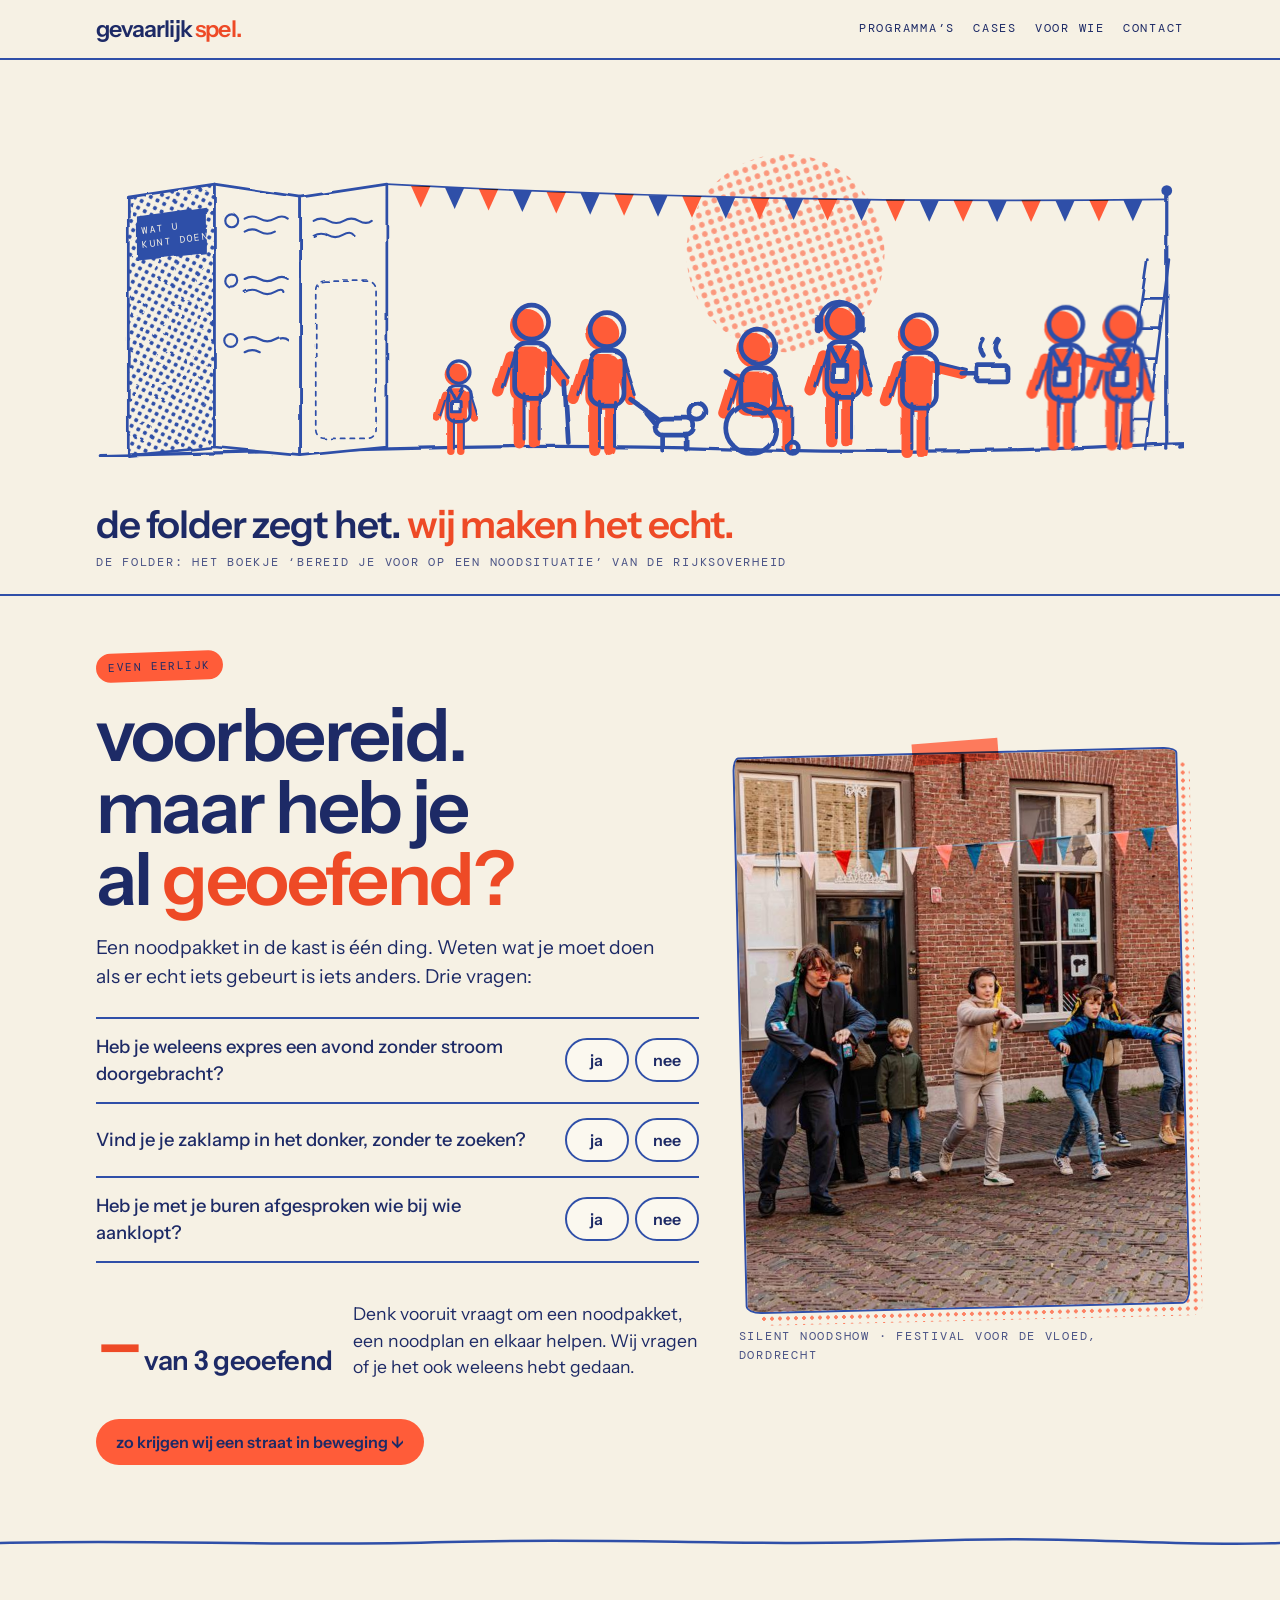
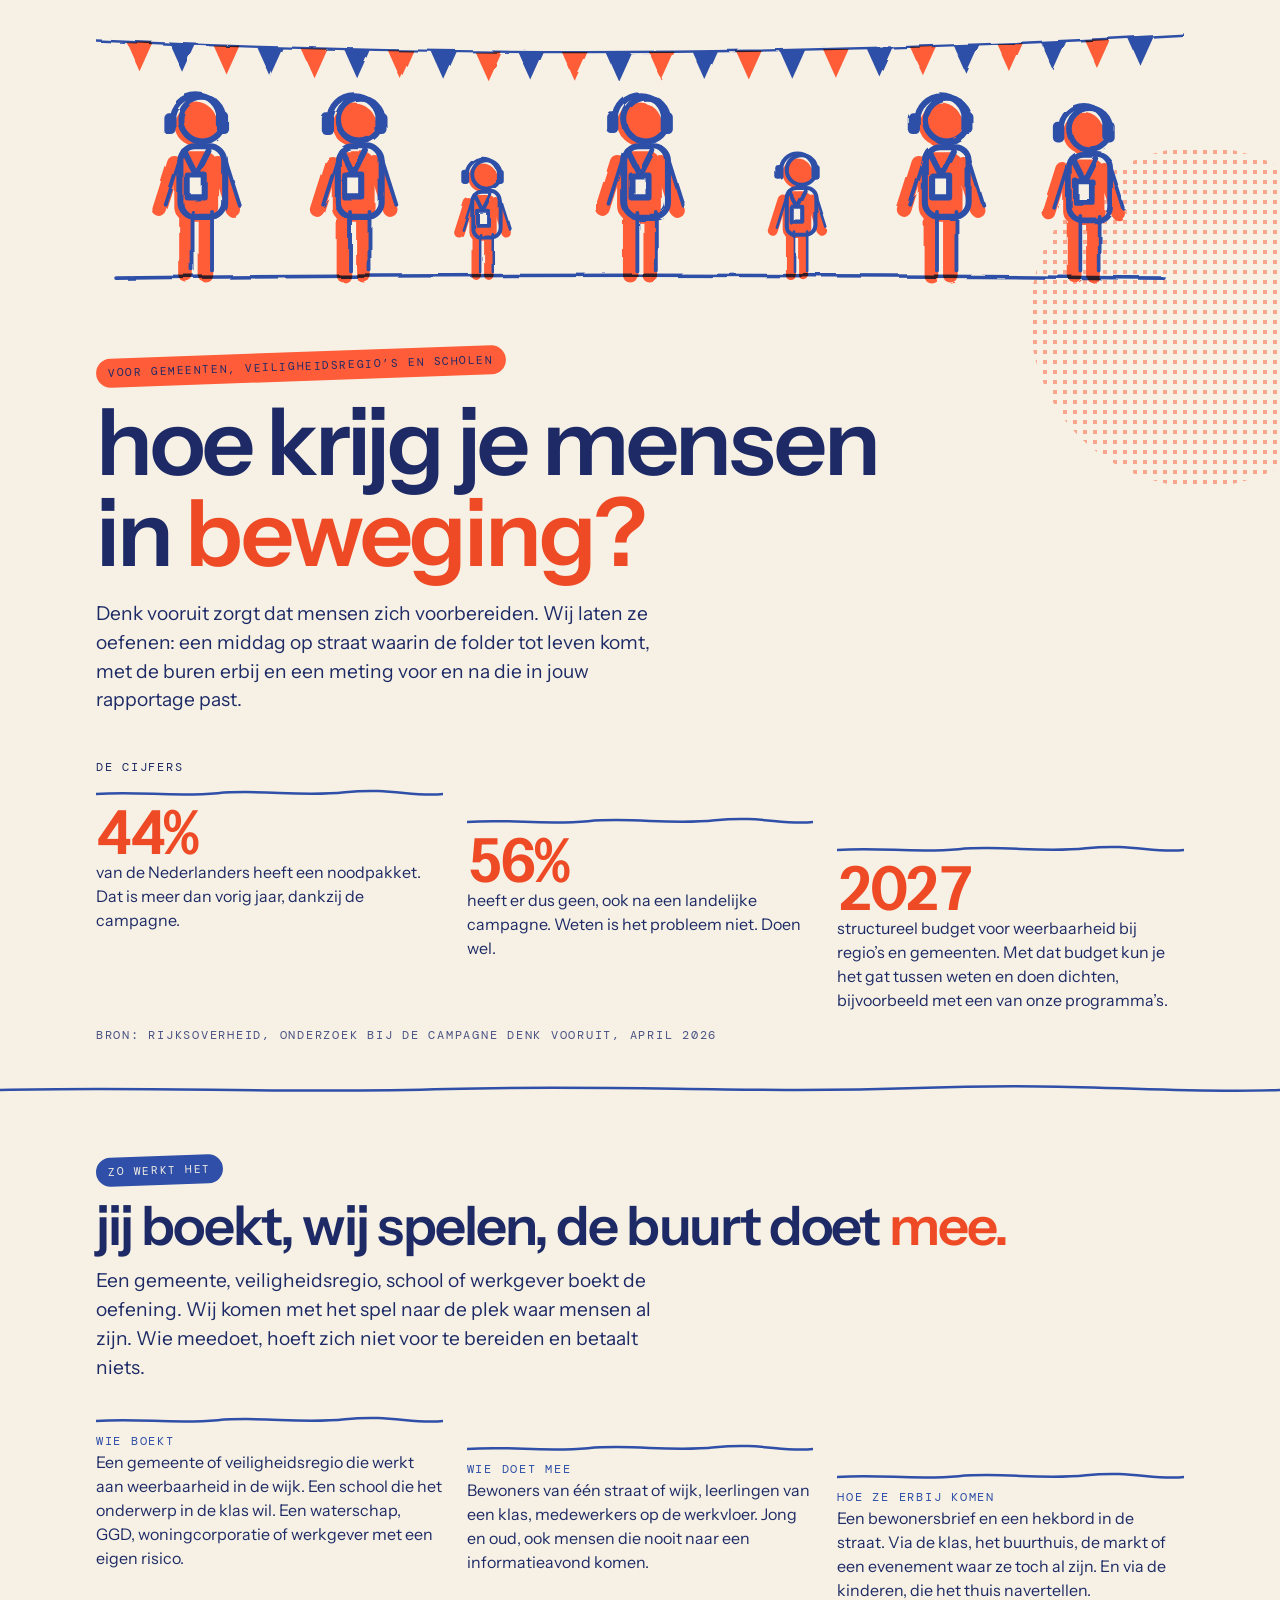
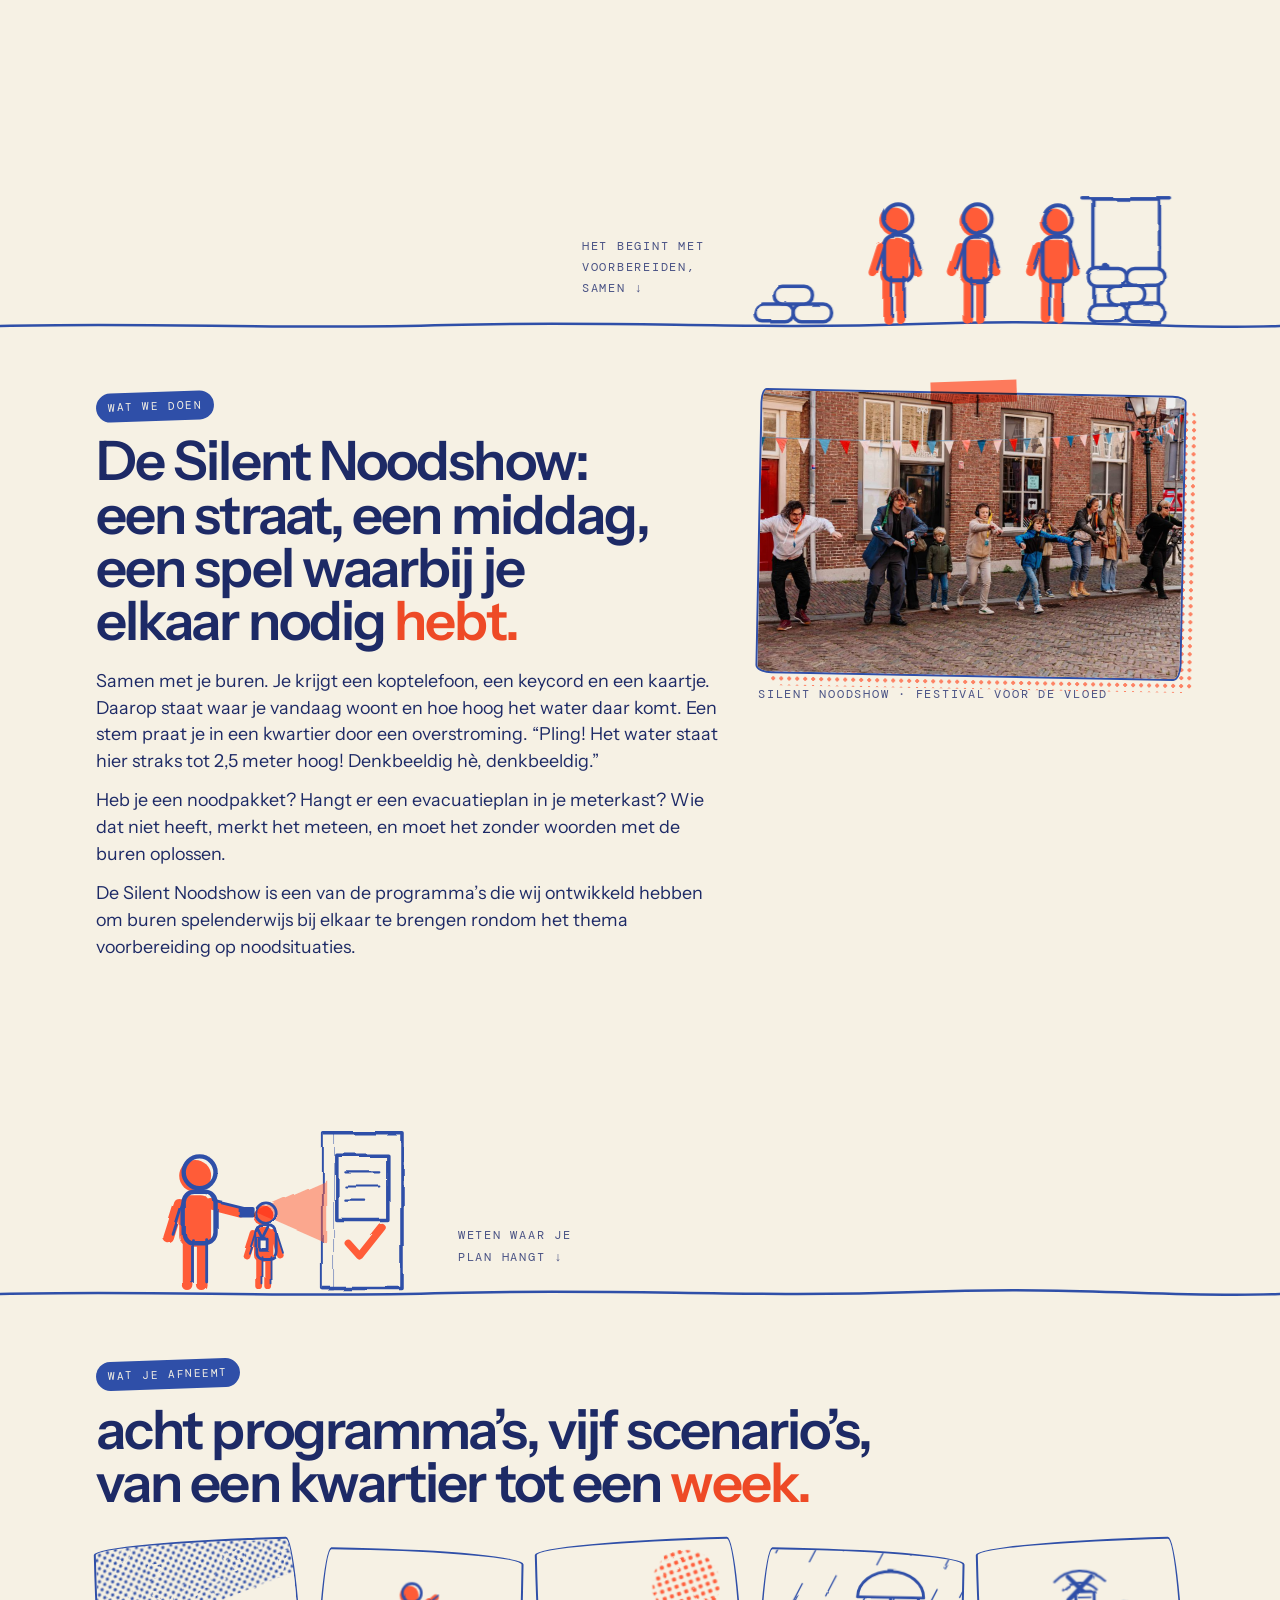
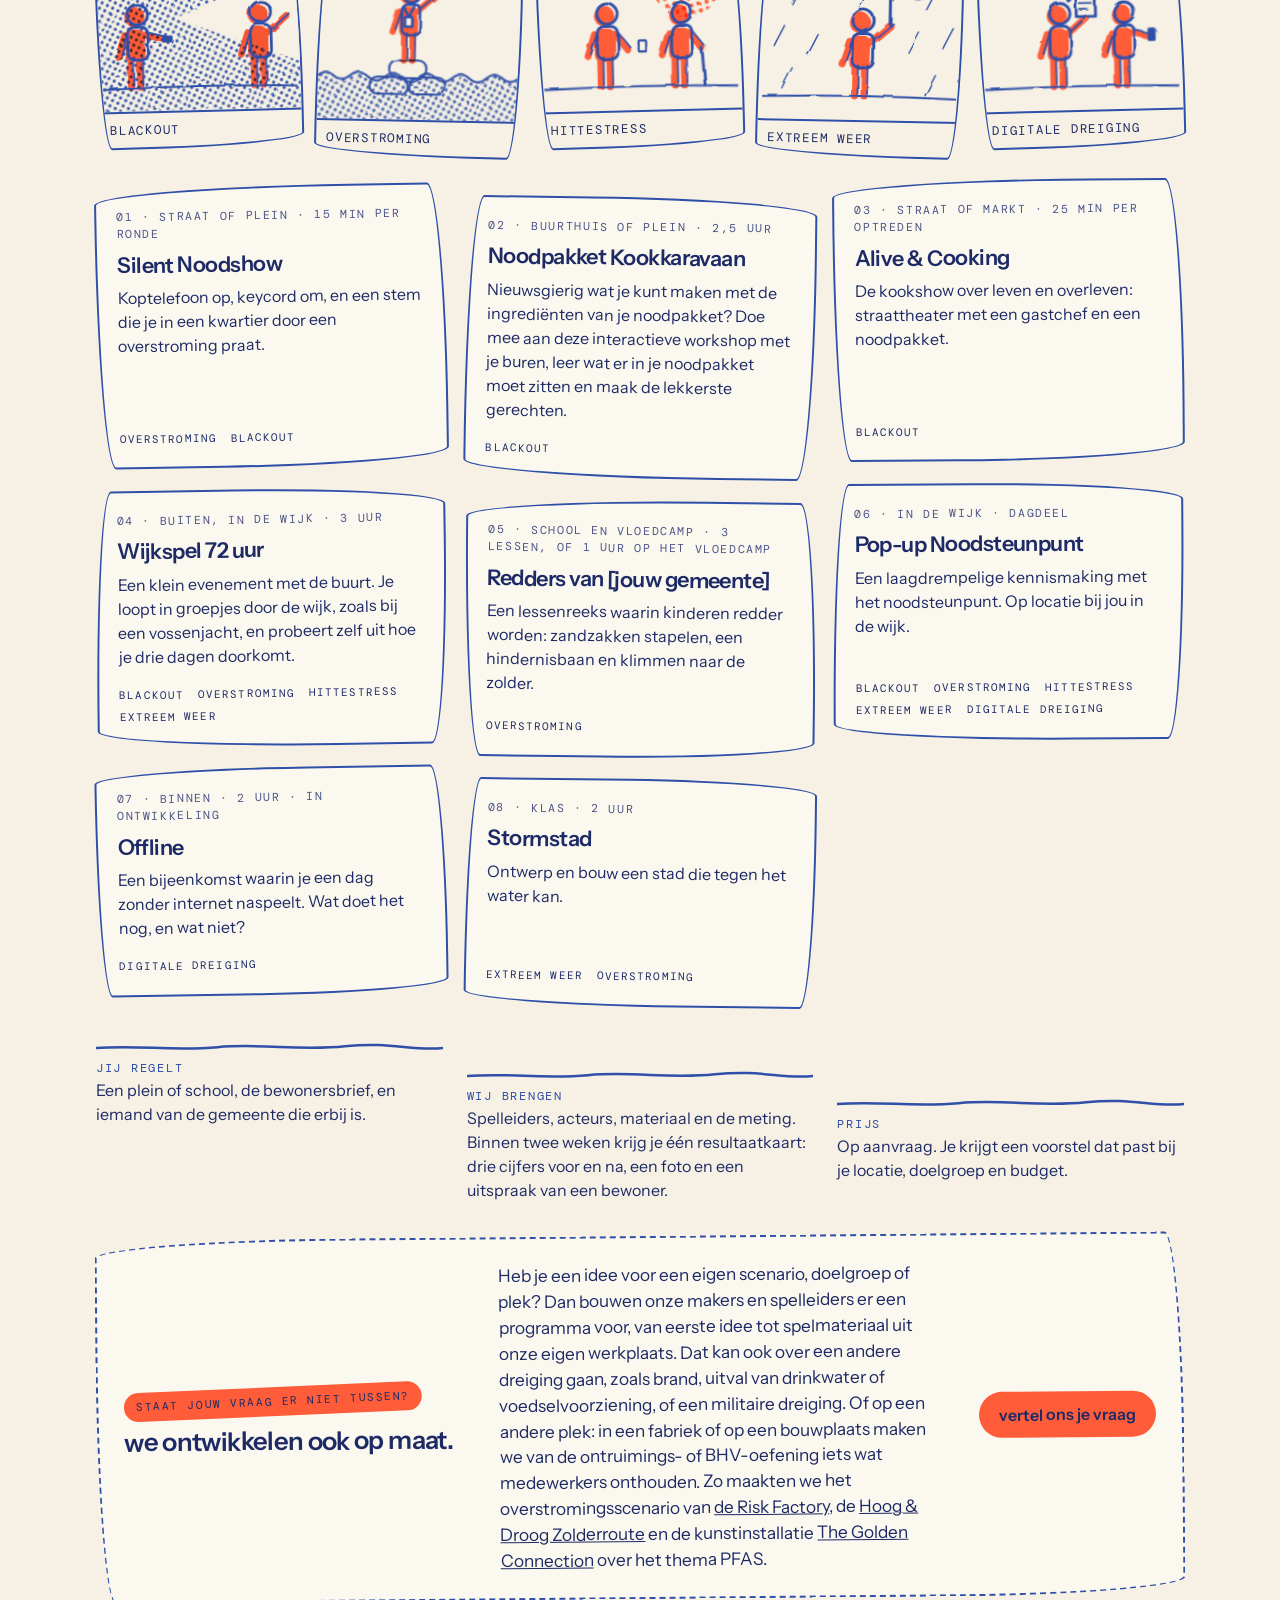
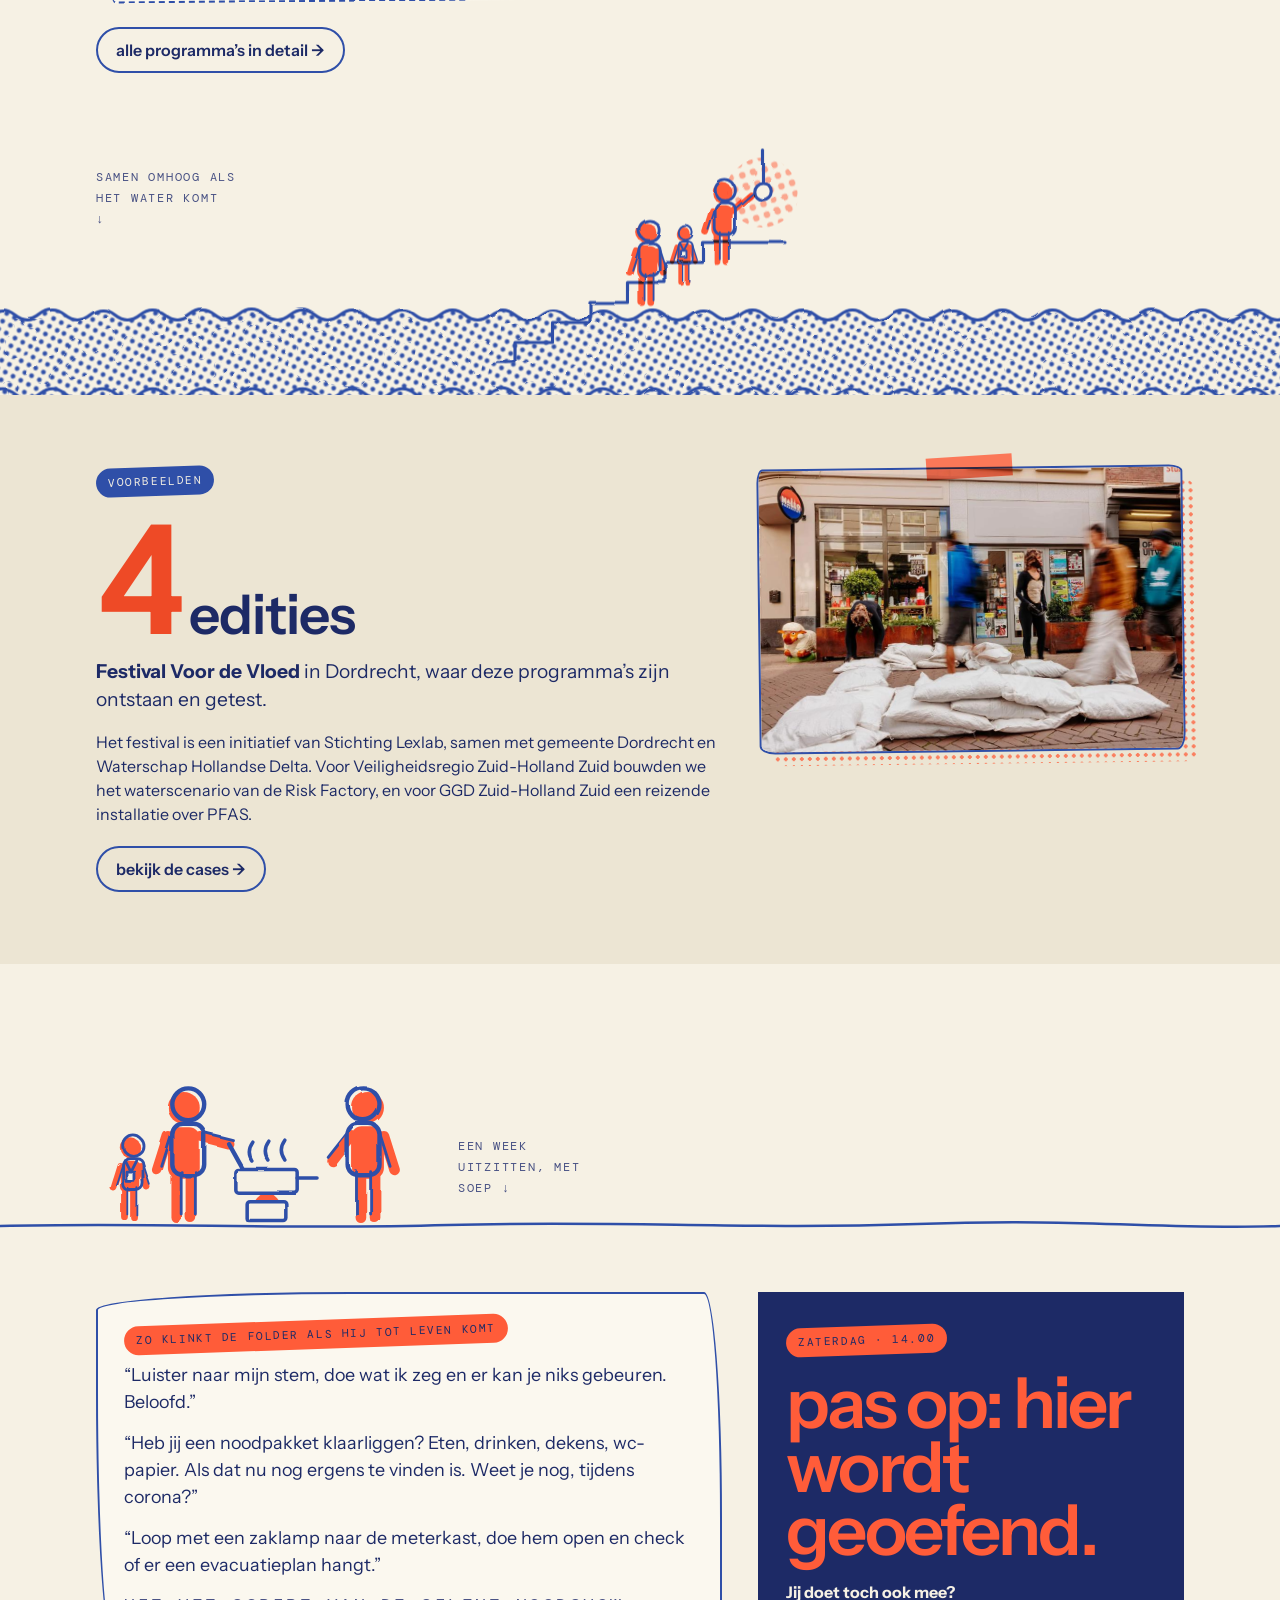
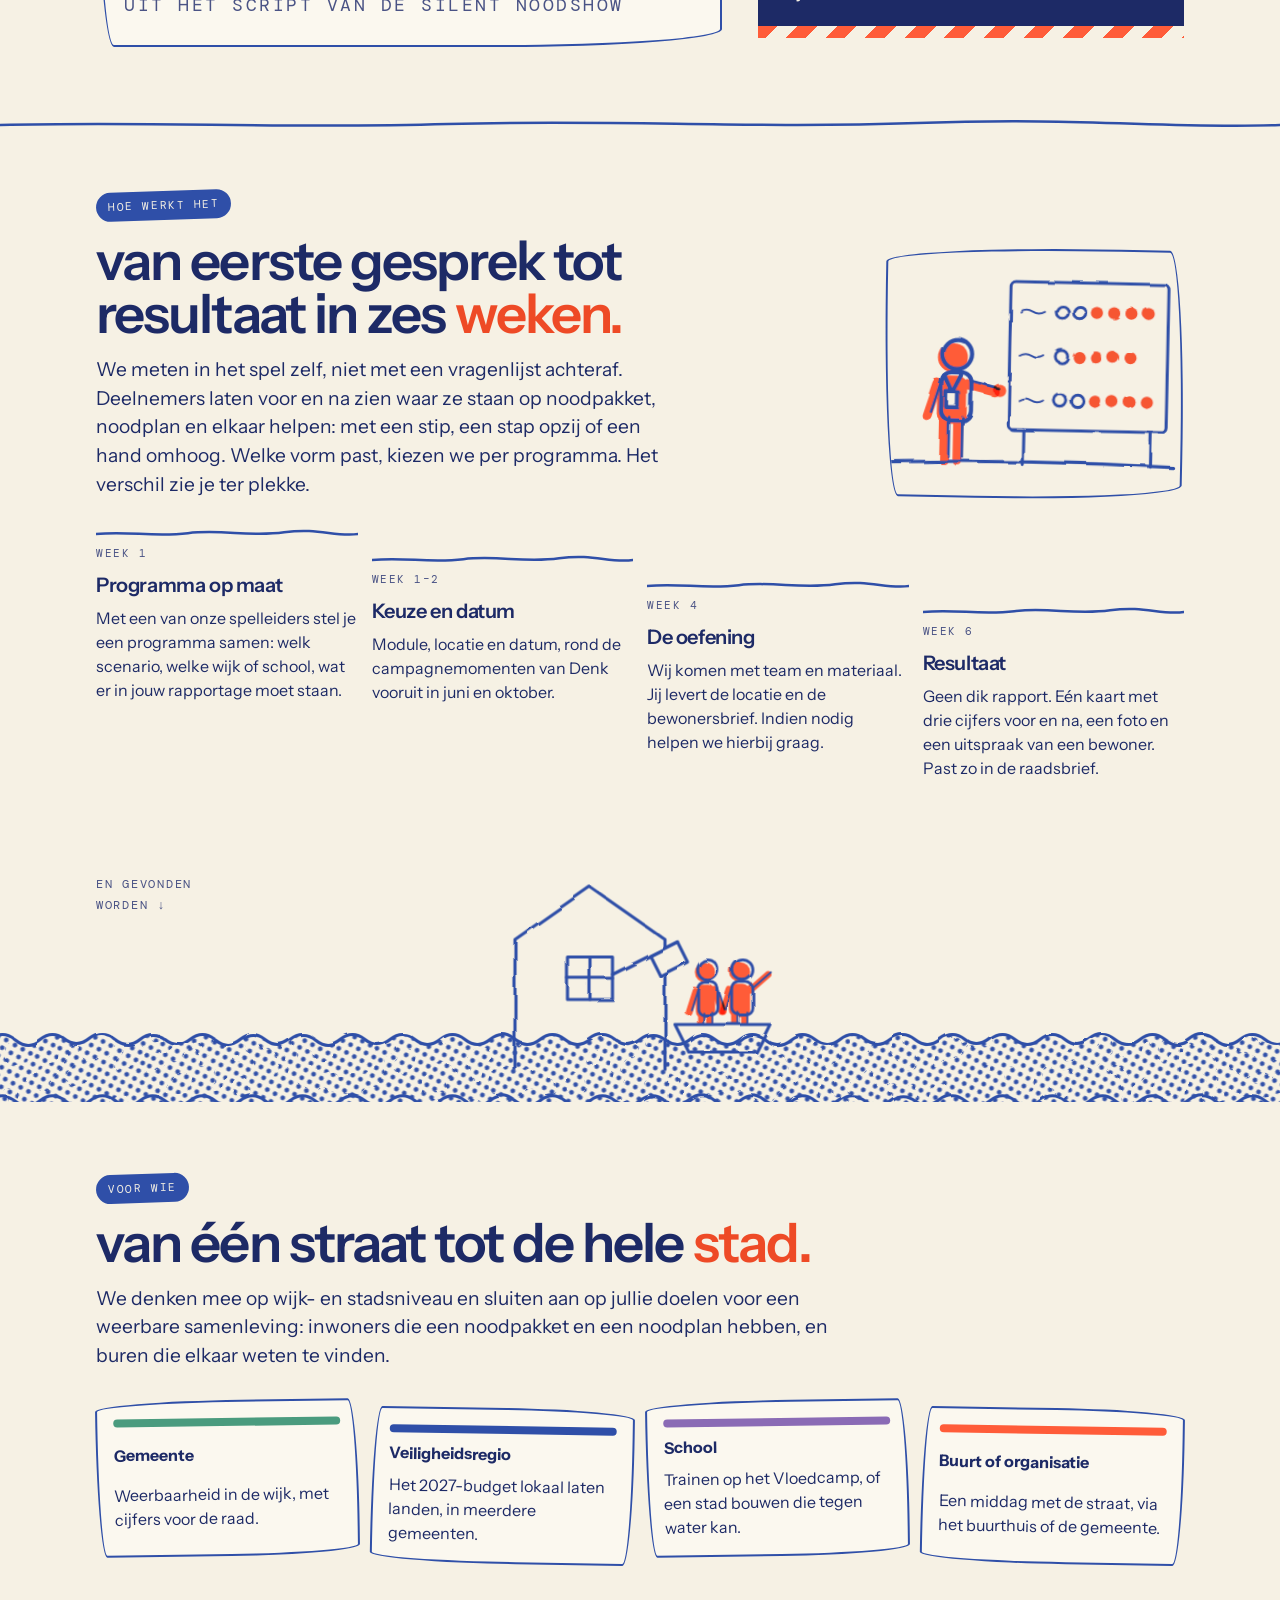
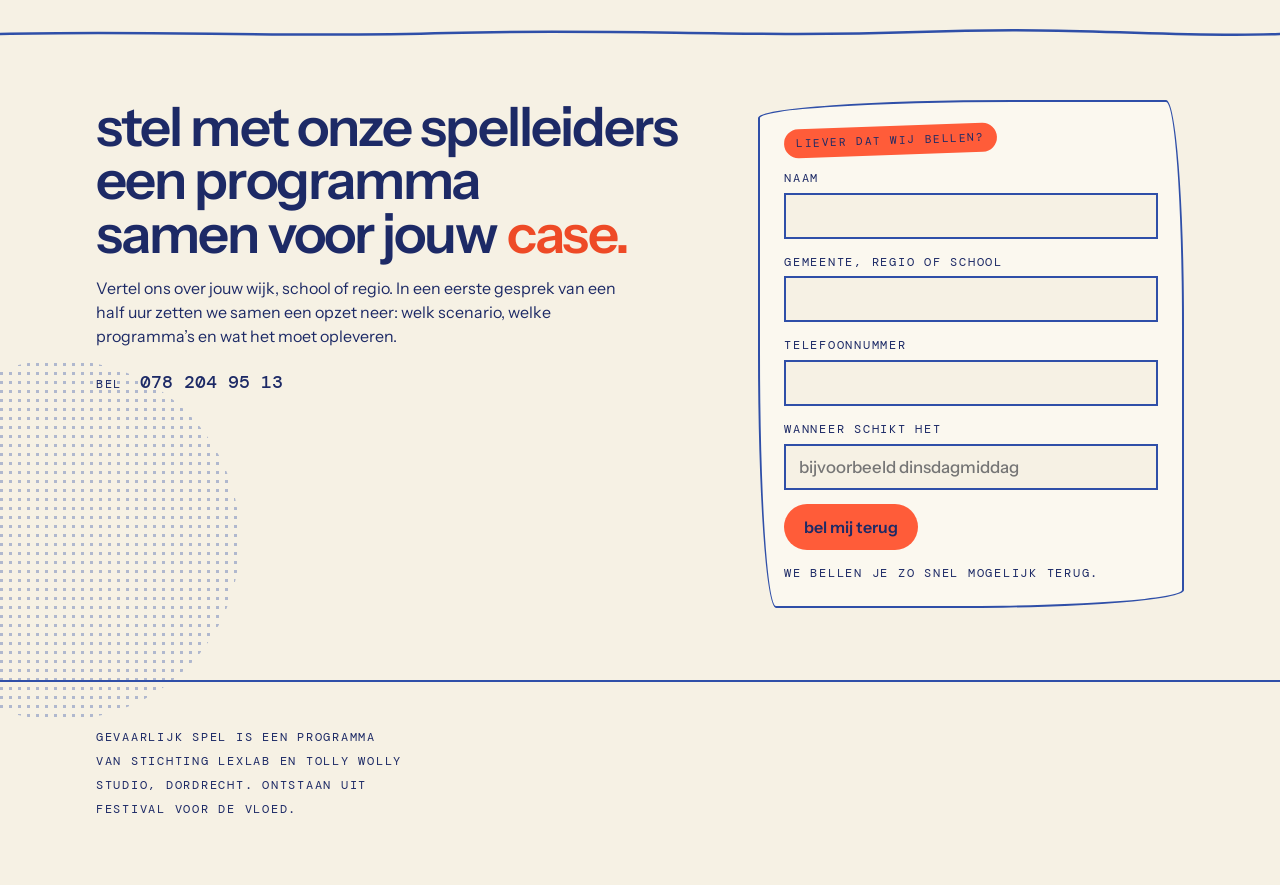
==== index.html @ c3336bd5 "Reacties collega's: zo werkt het, andere dreigingen, kan ik ook meespelen - homepage: blok 'zo werkt" ====
<!doctype html>
<html lang="nl"><head><meta charset="utf-8"><meta name="viewport" content="width=device-width,initial-scale=1,viewport-fit=cover">
<title>gevaarlijk spel. · oefenen voor als het misgaat</title>
<meta name="description" content="Gevaarlijk spel laat buurten, scholen en gemeenten oefenen voor een overstroming, blackout of andere noodsituatie. Programma’s op straat, in de klas en op maat.">
<link rel="icon" href="favicon.svg" type="image/svg+xml">
<meta property="og:title" content="gevaarlijk spel. · oefenen voor als het misgaat">
<meta property="og:description" content="Gevaarlijk spel laat buurten, scholen en gemeenten oefenen voor een overstroming, blackout of andere noodsituatie. Programma’s op straat, in de klas en op maat.">
<meta property="og:type" content="website">
<meta property="og:locale" content="nl_NL">
<meta property="og:image" content="https://www.gevaarlijkspel.nl/img/deel.png">
<meta name="twitter:card" content="summary_large_image">
<link rel="preconnect" href="https://fonts.googleapis.com">
<link rel="stylesheet" href="https://fonts.googleapis.com/css2?family=Instrument+Sans:wght@400;500;600&family=DM+Mono:wght@400;500&display=swap">
<link rel="stylesheet" href="gs.css">
<style>
/* opening: het spel */
.spel{position:relative}
.scene{padding-block:84px;position:relative;overflow:hidden;border-top:var(--lijn)}
.scene .wrap{position:relative;z-index:2}
.scene p.groot+p.groot{margin-top:14px}
.scene .meter{position:absolute;right:var(--gutter-r);top:96px;z-index:3;text-align:right;font-family:var(--f-mono);font-size:.78rem;letter-spacing:.14em;text-transform:uppercase}
.scene .meter b{display:block;font:600 clamp(2.4rem,7vw,4.4rem)/.9 var(--f-tekst);letter-spacing:-.04em;font-variant-numeric:tabular-nums}

#start{border-top:0;padding-block:56px 72px}
.start-grid{display:grid;grid-template-columns:1.15fr .85fr;gap:40px;align-items:start}
.start-grid>*{min-width:0}
.keuze{display:grid;grid-template-columns:1fr 1fr;gap:10px;margin-top:14px}
.koord{display:flex;align-items:center;gap:12px;padding:12px 14px;border:var(--lijn);background:var(--kaart);cursor:pointer;font:500 1rem var(--f-tekst);color:var(--inkt);text-align:left}
.koord i{width:10px;align-self:stretch;min-height:30px;border-radius:5px}
.koord[aria-pressed="true"]{background:var(--inkt);color:var(--papier)}
.k-groen i{background:var(--groen)}.k-blauw i{background:var(--blauw)}.k-paars i{background:var(--paars)}.k-zalm i{background:var(--zalm)}
.veld{display:grid;gap:6px;margin-top:16px}
.veld input{font:500 1.05rem var(--f-tekst);padding:12px 14px;border:var(--lijn);background:var(--kaart);color:var(--inkt);border-radius:0;width:100%}
.kaartje{position:relative;background:var(--kaart);border:var(--lijn);padding:22px 22px 20px;margin-top:46px;transform:rotate(1.4deg)}
.kaartje::before{content:"";position:absolute;left:50%;top:-46px;width:14px;height:46px;transform:translateX(-50%);background:var(--k,var(--inkt2));border-radius:3px}
.kaartje::after{content:"";position:absolute;left:50%;top:10px;width:22px;height:8px;transform:translateX(-50%);border:2px solid var(--inkt);border-radius:6px;background:var(--papier)}
.kaartje dl{display:grid;grid-template-columns:auto 1fr;gap:6px 16px;margin-top:20px}
.kaartje dt{font-family:var(--f-mono);font-size:.7rem;letter-spacing:.14em;text-transform:uppercase;color:var(--inkt2);padding-top:3px}
.kaartje dd{font-weight:500}
.kaartje .diep{font:600 3.2rem/.9 var(--f-tekst);letter-spacing:-.04em;color:var(--blauw);margin-top:14px;font-variant-numeric:tabular-nums}
.sla{margin-top:22px;display:flex;gap:12px 18px;flex-wrap:wrap;align-items:center}

/* donker */
#donker{background:var(--nacht);color:var(--papier);border-top-color:var(--nacht);cursor:none}
#donker .knop{cursor:pointer}
#lamp{position:absolute;inset:0;z-index:3;pointer-events:none;background:radial-gradient(circle var(--r,190px) at var(--x,30%) var(--y,46%),rgba(7,6,11,0) 0%,rgba(7,6,11,0) 40%,rgba(7,6,11,.985) 100%)}
#donker.aan #lamp{display:none}
#donker.aan{cursor:auto}
#donker .boven{position:relative;z-index:4}
#donker .foto{border-color:var(--papier)}
#donker .hint{position:relative;z-index:4;margin-top:22px;display:flex;gap:16px;align-items:center;flex-wrap:wrap}

/* water */
#water{background:var(--papier)}
#golf{position:absolute;left:0;right:0;bottom:0;height:0;background:var(--blauw);opacity:.9;z-index:1}
#golf::before{content:"";position:absolute;left:0;right:0;top:-9px;height:10px;background-image:url("data:image/svg+xml,%3Csvg xmlns='http://www.w3.org/2000/svg' width='40' height='10'%3E%3Cpath d='M0 10V5q10-6 20 0t20 0v5z' fill='%232c5ca4'/%3E%3C/svg%3E");background-repeat:repeat-x;animation:golf 6s linear infinite}
@keyframes golf{to{background-position:40px 0}}
.peil{position:absolute;left:0;top:0;bottom:0;width:46px;z-index:2;border-right:var(--lijn);background:repeating-linear-gradient(to top,var(--inkt) 0 2px,transparent 2px 10%);background-size:14px 100%;background-repeat:no-repeat}
.peil span{position:absolute;left:18px;font-family:var(--f-mono);font-size:.62rem;transform:translateY(50%)}
#water .wrap{padding-left:max(64px,var(--gutter-l))}

#water.onder .wrap,#water.onder .meter{color:var(--papier)}
#water.onder .z{color:var(--zalm)}
#water.onder .label{background:var(--papier);color:var(--inkt)}
#water.onder .foto{border-color:var(--papier)}

/* hitte */
#hitte{transition:background-color .2s}
#hitte.heet .tril{animation:tril 1.8s ease-in-out infinite}
@keyframes tril{0%,100%{transform:skewX(0);filter:blur(0)}50%{transform:skewX(-1deg) translateY(-1px);filter:blur(.5px)}}

/* offline */
#offtekst span{transition:opacity .5s}
#offtekst .weg{opacity:.12}
.papiertje{background:var(--kaart);border:var(--lijn);padding:18px 20px;transform:rotate(-1deg);font-family:var(--f-mono);font-size:.86rem;line-height:1.9}
.papiertje b{font-family:var(--f-tekst);font-weight:600;font-size:1rem;display:block;margin-bottom:6px}

@media (prefers-reduced-motion:reduce){#hitte.heet .tril,#golf::before{animation:none}}

/* einde oefening */
#licht{background:var(--inkt);color:var(--papier);border-top:0;padding-block:76px 80px}
#licht .groot{color:var(--papier)}
#licht .knop.leeg{border-color:var(--papier);color:var(--papier)}
#licht .knop.leeg:hover{background:rgba(244,239,230,.1)}
.slotzin{font:600 clamp(3rem,10vw,7rem)/.88 var(--f-tekst);letter-spacing:-.05em;color:var(--zalm);margin-top:16px;text-wrap:balance}

/* aanbod */
.hero2{padding-block:72px 40px}
.strip{display:grid;grid-template-columns:repeat(5,1fr);gap:10px}
.strip img{aspect-ratio:3/2;object-fit:cover;width:100%;border:var(--lijn)}
.afspraak{display:grid;grid-template-columns:repeat(3,1fr);gap:24px;margin-top:34px}
.afspraak>div{border-top:var(--lijn);padding-top:12px;min-width:0}
.bewijs{background-color:var(--papier2)}
.groot-getal{font:600 clamp(5rem,15vw,9.5rem)/.85 var(--f-tekst);letter-spacing:-.05em;color:var(--zalm-d);font-variant-numeric:tabular-nums}
.groot-getal small{font-size:.36em;color:var(--inkt);letter-spacing:-.02em}
.stem{background:var(--kaart);border:var(--lijn);padding:26px;display:grid;gap:14px}
.stem p{font-size:1.12rem}
.hek{background:var(--inkt);color:var(--papier);padding:34px 28px;display:flex;flex-direction:column;gap:18px;justify-content:space-between;min-height:320px;position:relative;overflow:hidden}
.hek .big{font:600 clamp(2.6rem,7vw,4.4rem)/.9 var(--f-tekst);letter-spacing:-.04em;color:var(--zalm)}
.hek::after{content:"";position:absolute;left:0;right:0;bottom:0;height:12px;background:repeating-linear-gradient(135deg,var(--zalm) 0 14px,var(--papier) 14px 28px)}
.stappen{list-style:none;padding:0;display:grid;grid-template-columns:repeat(4,1fr);gap:14px;counter-reset:s}
.stappen li{counter-increment:s;border-top:var(--lijn);padding-top:12px;min-width:0}
.stappen li::before{content:"week " attr(data-week);display:block;font-family:var(--f-mono);font-size:.7rem;letter-spacing:.14em;text-transform:uppercase;color:var(--inkt2);margin-bottom:8px}
.stappen b{display:block;font-size:1.25rem;font-weight:600;letter-spacing:-.02em;margin-bottom:6px}
.voorjou{display:grid;grid-template-columns:repeat(4,1fr);gap:12px}
.voorjou a{display:grid;gap:8px;padding:16px;border:var(--lijn);text-decoration:none;background:var(--kaart);min-width:0}
.voorjou a:hover{background:#fff}
.voorjou a i{height:8px;border-radius:4px}
.voorjou a.mijn{outline:4px solid var(--zalm);outline-offset:-2px}
.bereik{display:grid;grid-template-columns:auto 1fr;gap:10px 18px;margin-top:22px;align-items:baseline}
.bereik dd{font:500 1.15rem var(--f-mono)}
.terugbel{display:grid;gap:14px;border:var(--lijn);background:var(--kaart);padding:24px;min-width:0}
.terugbel .label{justify-self:start}
.terugbel label{display:grid;gap:5px}
.terugbel input{font:500 1.05rem var(--f-tekst);padding:11px 13px;border:var(--lijn);background:var(--papier);color:var(--inkt);border-radius:0;width:100%}
.terugbel .knop{justify-self:start}
.contact-regel{display:flex;gap:10px 16px;flex-wrap:wrap;align-items:center;margin-top:20px}
.contact-regel code{font:500 1.05rem var(--f-mono);user-select:all}

@media (max-width:860px){
  .start-grid{grid-template-columns:1fr}
  .strip{grid-template-columns:repeat(3,1fr)}.strip img:nth-child(n+4){display:none}
  .afspraak,.stappen{grid-template-columns:1fr 1fr}
  .voorjou{grid-template-columns:1fr 1fr}
  .scene .meter{position:static;text-align:left;margin-bottom:18px;padding-left:var(--gutter-l)}
  #water .meter{padding-left:64px}
  #lamp{--r:250px}
}
@media (max-width:520px){.keuze{grid-template-columns:1fr}.afspraak,.stappen{grid-template-columns:1fr}}

/* opening: de toets */
.topband{padding-block:10px 22px;border-bottom:var(--lijn)}
.topzin{font-weight:600;letter-spacing:-.03em;line-height:1.05;font-size:clamp(1.4rem,3.6vw,2.4rem);margin-top:4px}
.opening{padding-block:44px 72px}
.opening .start-grid{align-items:center}
.toets{list-style:none;padding:0;margin-top:26px;display:grid;gap:0;border-bottom:var(--lijn)}
.toets li{display:grid;grid-template-columns:1fr auto;gap:14px;align-items:center;padding-block:14px;border-top:var(--lijn)}
.toets li>span{font-size:1.15rem;font-weight:500;min-width:0}
.jn{display:flex;gap:6px}
.jn button{min-width:64px;padding:10px 16px;border:var(--lijn);background:var(--kaart);color:var(--inkt);border-radius:999px;cursor:pointer;font:600 1rem var(--f-tekst)}
.jn button[aria-pressed="true"]{background:var(--inkt);color:var(--papier)}
.uitslag{display:grid;grid-template-columns:auto 1fr;gap:20px;align-items:center;margin-top:22px;min-height:112px}
.uitslag>*{min-width:0}
.uitslag .score{font:600 clamp(3.4rem,9vw,5rem)/.85 var(--f-tekst);letter-spacing:-.05em;color:var(--zalm-d);font-variant-numeric:tabular-nums;white-space:nowrap}
.uitslag .score small{font-size:.34em;color:var(--inkt);letter-spacing:-.02em}
.uitslag p{font-size:1.1rem;max-width:46ch}
.uitslag p b{display:block;margin-top:6px}
.grootfoto img{width:100%;aspect-ratio:4/5;object-fit:cover;border:var(--lijn)}
@media (max-width:860px){.grootfoto img{aspect-ratio:3/2}}
@media (max-width:520px){.uitslag{grid-template-columns:1fr;gap:8px}}

/* rode draad: de folder tot leven */
.fotobak{position:relative}
.fotobak .folder{position:absolute;left:-30px;bottom:-26px;width:min(240px,64%);transform:rotate(-5deg)}
.grootfoto .bijschrift{margin-top:18px}
.echt{list-style:none;padding:0;margin-top:34px;border-bottom:var(--lijn)}
.echt li{display:grid;grid-template-columns:minmax(0,.75fr) 36px minmax(0,1.7fr);gap:18px;align-items:center;padding-block:24px;border-top:var(--lijn)}
.echt .pijl{font-size:1.8rem;text-align:center;line-height:1}
.echt .straat{display:grid;grid-template-columns:200px minmax(0,1fr);gap:20px;align-items:center;text-decoration:none}
.echt .straat img{aspect-ratio:3/2;object-fit:cover;border:var(--lijn);width:100%}
.echt .straat b{display:block;font-size:1.3rem;font-weight:600;letter-spacing:-.02em;line-height:1.15;margin-block:6px}
.echt a.straat:hover b{text-decoration:underline;text-decoration-color:var(--zalm);text-decoration-thickness:3px}
.wenk5{margin-top:26px;display:grid;grid-template-columns:minmax(0,.75fr) 36px minmax(0,1.7fr);gap:18px;align-items:center}
.wenk5 .groot{max-width:none;font-weight:500}
@media (max-width:860px){
  .fotobak .folder{left:10px}
  .echt li,.wenk5{grid-template-columns:1fr;gap:10px}
  .echt .pijl{text-align:left;transform:rotate(90deg);width:28px}
  .echt .straat{grid-template-columns:120px minmax(0,1fr);gap:14px}
}

/* poppetjes lopen uit de folder */
.loopje{margin-top:26px}
.loopje svg{display:block;width:100%;height:auto;max-height:340px}
.loopje-voet{display:flex;justify-content:space-between;margin-top:6px;color:var(--inkt2)}
.pop{color:var(--c);fill:currentColor;stroke:currentColor;transform:translate(var(--x),0)}
.pop .kj{fill:var(--kaart)}
.pop .been,.pop .arm{transform-box:fill-box}
.pop .been{transform-origin:50% 0}
.pop .arm{transform-origin:0 0}
@media (prefers-reduced-motion:no-preference){
  .pop{animation:uitdefolder 14s linear var(--d) infinite both}
  .pop .been.a{animation:stap 14s linear var(--d) infinite both}
  .pop .been.b{animation:stap2 14s linear var(--d) infinite both}
  .pop .arm{animation:zwaai 14s ease-in-out var(--d) infinite both}
}
@keyframes uitdefolder{
  0%{transform:translate(206px,0);opacity:0;color:var(--grijs)}
  3%{opacity:1;color:var(--grijs)}
  9%{color:var(--grijs)}
  15%{color:var(--c)}
  30%{transform:translate(var(--x),0)}
  94%{transform:translate(var(--x),0);opacity:1;color:var(--c)}
  100%{transform:translate(var(--x),0);opacity:0;color:var(--c)}
}
@keyframes stap{0%,30%,100%{transform:rotate(0)}3%,9%,15%,21%,27%{transform:rotate(22deg)}6%,12%,18%,24%{transform:rotate(-22deg)}}
@keyframes stap2{0%,30%,100%{transform:rotate(0)}3%,9%,15%,21%,27%{transform:rotate(-22deg)}6%,12%,18%,24%{transform:rotate(22deg)}}
@keyframes zwaai{0%,36%,62%,100%{transform:rotate(0)}40%,48%,56%{transform:rotate(-150deg)}44%,52%{transform:rotate(-115deg)}}
</style>
</head><body>

<header class="kop"><div class="wrap">
  <a class="wm" href="index.html">gevaarlijk <span>spel.</span></a>
  <nav class="mono" aria-label="hoofdmenu"><a href="programmas.html">programma’s</a><a href="cases.html">cases</a><a href="voor-wie.html">voor wie</a><a href="#contact">contact</a></nav>
</div></header>

<main>
<section class="topband"><div class="wrap">
  <div class="toneel kaal" id="folderanim"></div>
  <p class="topzin">de folder zegt het. <span class="z">wij maken het echt.</span></p>
  <p class="mono bijschrift" style="margin-top:8px">de folder: het boekje ‘Bereid je voor op een noodsituatie’ van de Rijksoverheid</p>
</div></section>
<section class="opening" id="start"><div class="wrap start-grid">
  <div>
    <span class="label p">even eerlijk</span>
    <h1 style="margin-top:18px;font-size:clamp(2.4rem,6.6vw,4.6rem)">voorbereid. maar heb je al <span class="z">geoefend?</span></h1>
    <p class="groot" style="margin-top:18px">Een noodpakket in de kast is één ding. Weten wat je moet doen als er echt iets gebeurt is iets anders. Drie vragen:</p>
    <ol class="toets">
      <li><span>Heb je weleens expres een avond zonder stroom doorgebracht?</span><div class="jn" role="group" aria-label="avond zonder stroom"><button type="button" id="q1-ja" data-q="1" data-v="1" aria-pressed="false">ja</button><button type="button" id="q1-nee" data-q="1" data-v="0" aria-pressed="false">nee</button></div></li>
      <li><span>Vind je je zaklamp in het donker, zonder te zoeken?</span><div class="jn" role="group" aria-label="zaklamp"><button type="button" id="q2-ja" data-q="2" data-v="1" aria-pressed="false">ja</button><button type="button" id="q2-nee" data-q="2" data-v="0" aria-pressed="false">nee</button></div></li>
      <li><span>Heb je met je buren afgesproken wie bij wie aanklopt?</span><div class="jn" role="group" aria-label="buren"><button type="button" id="q3-ja" data-q="3" data-v="1" aria-pressed="false">ja</button><button type="button" id="q3-nee" data-q="3" data-v="0" aria-pressed="false">nee</button></div></li>
    </ol>
    <div class="uitslag" aria-live="polite">
      <div class="score"><span id="score">–</span><small> van 3 geoefend</small></div>
      <p id="uitslagtekst">Denk vooruit vraagt om een noodpakket, een noodplan en elkaar helpen. Wij vragen of je het ook weleens hebt gedaan.</p>
    </div>
    <div class="sla"><a class="knop" href="#aanbod">zo krijgen wij een straat in beweging ↓</a></div>
  </div>
  <div class="grootfoto">
    <div class="fotobak">
      <img src="img/v5-1.jpg" alt="Een rij buren op de stoep doet tegelijk dezelfde beweging na, met koptelefoons op">
    </div>
    <p class="mono bijschrift">silent noodshow · festival voor de vloed, dordrecht</p>
  </div>
</div></section>
</main>

<!-- aanbod -->
<section class="hero2" id="aanbod"><div class="wrap">
  <div class="toneel kaal" id="dansrij" style="margin-bottom:34px"></div>
  <span class="label p">voor gemeenten, veiligheidsregio’s en scholen</span>
  <h2 style="margin-top:16px;font-size:var(--s4)">hoe krijg je mensen in <span class="z">beweging?</span></h2>
  <p class="groot" style="margin-top:20px">Denk vooruit zorgt dat mensen zich voorbereiden. Wij laten ze oefenen: een middag op straat waarin de folder tot leven komt, met de buren erbij en een meting voor en na die in jouw rapportage past.</p>
  <p class="mono" style="margin-top:44px">de cijfers</p>
  <div class="cijfers" style="margin-top:12px">
    <div><div class="b">44%</div><p>van de Nederlanders heeft een noodpakket. Dat is meer dan vorig jaar, dankzij de campagne.</p></div>
    <div><div class="b">56%</div><p>heeft er dus geen, ook na een landelijke campagne. Weten is het probleem niet. Doen wel.</p></div>
    <div><div class="b">2027</div><p>structureel budget voor weerbaarheid bij regio’s en gemeenten. Met dat budget kun je het gat tussen weten en doen dichten, bijvoorbeeld met een van onze programma’s.</p></div>
  </div>
  <p class="mono bijschrift" style="margin-top:14px">bron: Rijksoverheid, onderzoek bij de campagne Denk vooruit, april 2026</p>
</div></section>

<section class="sec" id="zo"><div class="wrap">
  <div class="sec-kop"><span class="label">zo werkt het</span><h2>jij boekt, wij spelen, de buurt doet <span class="z">mee.</span></h2><p class="groot">Een gemeente, veiligheidsregio, school of werkgever boekt de oefening. Wij komen met het spel naar de plek waar mensen al zijn. Wie meedoet, hoeft zich niet voor te bereiden en betaalt niets.</p></div>
  <div class="afspraak">
    <div><p class="mono z">wie boekt</p><p>Een gemeente of veiligheidsregio die werkt aan weerbaarheid in de wijk. Een school die het onderwerp in de klas wil. Een waterschap, GGD, woningcorporatie of werkgever met een eigen risico.</p></div>
    <div><p class="mono z">wie doet mee</p><p>Bewoners van één straat of wijk, leerlingen van een klas, medewerkers op de werkvloer. Jong en oud, ook mensen die nooit naar een informatieavond komen.</p></div>
    <div><p class="mono z">hoe ze erbij komen</p><p>Een bewonersbrief en een hekbord in de straat. Via de klas, het buurthuis, de markt of een evenement waar ze toch al zijn. En via de kinderen, die het thuis navertellen.</p></div>
  </div>
</div></section>

<div class="breker rechts"><div class="wrap"><figure class="toneel kaal eenmaal" data-oef="zandzakken"></figure><p class="mono">het begint met voorbereiden, samen ↓</p></div></div>
<section class="sec"><div class="wrap">
  <div class="twee">
    <div>
      <span class="label">wat we doen</span>
      <h2 style="margin-top:14px">De Silent Noodshow: een straat, een middag, een spel waarbij je elkaar nodig <span class="z">hebt.</span></h2>
      <p style="font-size:1.12rem;margin-top:20px;max-width:52ch">Samen met je buren. Je krijgt een koptelefoon, een keycord en een kaartje. Daarop staat waar je vandaag woont en hoe hoog het water daar komt. Een stem praat je in een kwartier door een overstroming. “Pling! Het water staat hier straks tot 2,5 meter hoog! Denkbeeldig hè, denkbeeldig.”</p>
      <p style="font-size:1.12rem;margin-top:12px;max-width:52ch">Heb je een noodpakket? Hangt er een evacuatieplan in je meterkast? Wie dat niet heeft, merkt het meteen, en moet het zonder woorden met de buren oplossen.</p>
      <p style="font-size:1.12rem;margin-top:12px;max-width:52ch">De Silent Noodshow is een van de programma’s die wij ontwikkeld hebben om buren spelenderwijs bij elkaar te brengen rondom het thema voorbereiding op noodsituaties.</p>
    </div>
    <div><img class="foto" src="img/v5-1.jpg" alt="Een rij buren op de stoep doet tegelijk dezelfde beweging na, met koptelefoons op"><p class="mono bijschrift">silent noodshow · festival voor de vloed</p></div>
  </div>
</div></section>

<div class="breker links"><div class="wrap"><figure class="toneel kaal eenmaal" data-oef="meterkast"></figure><p class="mono">weten waar je plan hangt ↓</p></div></div>
<section class="sec" id="programmas"><div class="wrap">
  <div class="sec-kop">
    <span class="label">wat je afneemt</span>
    <h2>acht programma’s, vijf scenario’s, van een kwartier tot een <span class="z">week.</span></h2>
    </div>
  <div class="scenrij" id="scenrij" style="margin-bottom:30px"></div>
  <div class="prog" id="proglijst"></div>
  <div class="afspraak">
    <div><p class="mono z">jij regelt</p><p>Een plein of school, de bewonersbrief, en iemand van de gemeente die erbij is.</p></div>
    <div><p class="mono z">wij brengen</p><p>Spelleiders, acteurs, materiaal en de meting. Binnen twee weken krijg je één resultaatkaart: drie cijfers voor en na, een foto en een uitspraak van een bewoner.</p></div>
    <div><p class="mono z">prijs</p><p>Op aanvraag. Je krijgt een voorstel dat past bij je locatie, doelgroep en budget.</p></div>
  </div>
  <div class="opmaat">
    <div><span class="label p">staat jouw vraag er niet tussen?</span><h3 style="margin-top:12px">we ontwikkelen ook op maat.</h3></div>
    <p>Heb je een idee voor een eigen scenario, doelgroep of plek? Dan bouwen onze makers en spelleiders er een programma voor, van eerste idee tot spelmateriaal uit onze eigen werkplaats. Dat kan ook over een andere dreiging gaan, zoals brand, uitval van drinkwater of voedselvoorziening, of een militaire dreiging. Of op een andere plek: in een fabriek of op een bouwplaats maken we van de ontruimings- of BHV-oefening iets wat medewerkers onthouden. Zo maakten we het overstromingsscenario van <a href="cases.html#risk-factory">de Risk Factory</a>, de <a href="cases.html#hoog-en-droog">Hoog &amp; Droog Zolderroute</a> en de kunstinstallatie <a href="cases.html#golden-connection">The Golden Connection</a> over het thema PFAS.</p>
    <a class="knop" href="#contact">vertel ons je vraag</a>
  </div>
  <p style="margin-top:28px"><a class="knop leeg" href="programmas.html">alle programma’s in detail →</a></p>
</div></section>

<div class="breker breed"><div class="wrap"><p class="mono">samen omhoog als het water komt ↓</p></div><figure class="toneel kaal eenmaal breedbeeld" data-oef="trapbreed"></figure></div>
<section class="sec bewijs" id="bewijs"><div class="wrap twee">
  <div>
    <span class="label">voorbeelden</span>
    <div class="groot-getal" style="margin-top:20px">4<small> edities</small></div>
    <p style="font-size:1.2rem;margin-top:12px"><b>Festival Voor de Vloed</b> in Dordrecht, waar deze programma’s zijn ontstaan en getest.</p>
        <p style="margin-top:16px">Het festival is een initiatief van Stichting Lexlab, samen met gemeente Dordrecht en Waterschap Hollandse Delta. Voor Veiligheidsregio Zuid-Holland Zuid bouwden we het waterscenario van de Risk Factory, en voor GGD Zuid-Holland Zuid een reizende installatie over PFAS.</p>
    <p style="margin-top:20px"><a class="knop leeg" href="cases.html">bekijk de cases →</a></p>
  </div>
  <img class="foto" src="img/v5-7.jpg" alt="Zandzakken opgestapeld in een winkelstraat, voorbijgangers lopen erlangs" loading="lazy">
</div></section>

<div class="breker links"><div class="wrap"><figure class="toneel kaal eenmaal" data-oef="soep"></figure><p class="mono">een week uitzitten, met soep ↓</p></div></div>
<section class="sec"><div class="wrap twee">
  <div class="stem">
    <span class="label p" style="justify-self:start">zo klinkt de folder als hij tot leven komt</span>
    <p>“Luister naar mijn stem, doe wat ik zeg en er kan je niks gebeuren. Beloofd.”</p>
    <p>“Heb jij een noodpakket klaarliggen? Eten, drinken, dekens, wc-papier. Als dat nu nog ergens te vinden is. Weet je nog, tijdens corona?”</p>
    <p>“Loop met een zaklamp naar de meterkast, doe hem open en check of er een evacuatieplan hangt.”</p>
    <p class="mono" style="color:var(--inkt2)">uit het script van de Silent Noodshow</p>
  </div>
  <div class="hek" role="img" aria-label="Voorbeeld van een hekbord: zaterdag 14.00, pas op: hier wordt geoefend. Jij doet toch ook mee?">
    <span class="label p" style="align-self:flex-start">zaterdag · 14.00</span>
    <div class="big">pas op: hier wordt geoefend.</div>
    <p><b>Jij doet toch ook mee?</b></p>
  </div>
</div></section>

<section class="sec" id="hoe"><div class="wrap">
  <div class="twee" style="align-items:end;margin-bottom:30px"><div class="sec-kop" style="margin-bottom:0"><span class="label">hoe werkt het</span><h2>van eerste gesprek tot resultaat in zes <span class="z">weken.</span></h2><p class="groot">We meten in het spel zelf, niet met een vragenlijst achteraf. Deelnemers laten voor en na zien waar ze staan op noodpakket, noodplan en elkaar helpen: met een stip, een stap opzij of een hand omhoog. Welke vorm past, kiezen we per programma. Het verschil zie je ter plekke.</p></div><div class="toneel metingbeeld" id="metingbeeld"></div></div>
  <ol class="stappen">
    <li data-week="1"><b>Programma op maat</b>Met een van onze spelleiders stel je een programma samen: welk scenario, welke wijk of school, wat er in jouw rapportage moet staan.</li>
    <li data-week="1–2"><b>Keuze en datum</b>Module, locatie en datum, rond de campagnemomenten van Denk vooruit in juni en oktober.</li>
    <li data-week="4"><b>De oefening</b>Wij komen met team en materiaal. Jij levert de locatie en de bewonersbrief. Indien nodig helpen we hierbij graag.</li>
    <li data-week="6"><b>Resultaat</b>Geen dik rapport. Eén kaart met drie cijfers voor en na, een foto en een uitspraak van een bewoner. Past zo in de raadsbrief.</li>
  </ol>
</div></section>

<div class="breker breed"><div class="wrap"><p class="mono">en gevonden worden ↓</p></div><figure class="toneel kaal eenmaal breedbeeld" data-oef="vlagbreed"></figure></div>
<section class="sec" id="voorjou"><div class="wrap">
  <div class="sec-kop"><span class="label">voor wie</span><h2>van één straat tot de hele <span class="z">stad.</span></h2><p class="groot" style="max-width:58ch">We denken mee op wijk- en stadsniveau en sluiten aan op jullie doelen voor een weerbare samenleving: inwoners die een noodpakket en een noodplan hebben, en buren die elkaar weten te vinden.</p></div>
  <div class="voorjou">
    <a href="voor-wie.html#gemeente" data-groep="gemeente"><i style="background:var(--groen)"></i><b>Gemeente</b><span>Weerbaarheid in de wijk, met cijfers voor de raad.</span></a>
    <a href="voor-wie.html#regio" data-groep="regio"><i style="background:var(--blauw)"></i><b>Veiligheidsregio</b><span>Het 2027-budget lokaal laten landen, in meerdere gemeenten.</span></a>
    <a href="voor-wie.html#school" data-groep="school"><i style="background:var(--paars)"></i><b>School</b><span>Trainen op het Vloedcamp, of een stad bouwen die tegen water kan.</span></a>
    <a href="voor-wie.html#buurt" data-groep="buurt"><i style="background:var(--zalm)"></i><b>Buurt of organisatie</b><span>Een middag met de straat, via het buurthuis of de gemeente.</span></a>
  </div>
</div></section>

<section class="sec" id="contact"><div class="wrap twee">
  <div>
    <h2>stel met onze spelleiders een programma samen voor jouw <span class="z">case.</span></h2>
    <p style="margin-top:16px;max-width:50ch">Vertel ons over jouw wijk, school of regio. In een eerste gesprek van een half uur zetten we samen een opzet neer: welk scenario, welke programma’s en wat het moet opleveren.</p>
    <dl class="bereik">
      <dt class="mono">bel</dt><dd>078 204 95 13</dd>
    </dl>
  </div>
  <form class="terugbel" id="terugbel" novalidate>
    <span class="label p">liever dat wij bellen?</span>
    <label for="tb-naam"><span class="mono">naam</span><input id="tb-naam" name="naam" type="text" autocomplete="name" required></label>
    <label for="tb-org"><span class="mono">gemeente, regio of school</span><input id="tb-org" name="org" type="text" autocomplete="organization"></label>
    <label for="tb-tel"><span class="mono">telefoonnummer</span><input id="tb-tel" name="tel" type="tel" autocomplete="tel" required></label>
    <label for="tb-wanneer"><span class="mono">wanneer schikt het</span><input id="tb-wanneer" name="wanneer" type="text" placeholder="bijvoorbeeld dinsdagmiddag"></label>
    <input type="text" name="website" id="tb-website" tabindex="-1" autocomplete="off" aria-hidden="true" style="position:absolute;left:-9999px">
    <button class="knop" type="submit" id="tb-knop">bel mij terug</button>
    <p class="mono" id="tb-melding" role="status">we bellen je zo snel mogelijk terug.</p>
  </form>
</div></section>

<footer class="voet"><div class="wrap">
  <p class="mono" style="line-height:1.9">gevaarlijk spel is een programma van Stichting Lexlab en Tolly Wolly Studio, Dordrecht. Ontstaan uit Festival Voor de Vloed.</p>
</div></footer>


<script src="figuren.js"></script>
<script src="gs.js"></script>
<script>
(function(){
  document.getElementById('proglijst').innerHTML=GS.P.map(function(p){return GS.kaart(p,true);}).join('');
  GS.brekers();
  GS.scenrij(document.getElementById('scenrij'),false,true);
  var mb=document.getElementById('metingbeeld');if(mb)mb.innerHTML=GSF.scene('meting');
  GSF.folder(document.getElementById('folderanim'));
  GSF.dans(document.getElementById('dansrij'));
  var g=GS.store('gs-groep');
  if(g)document.querySelectorAll('.voorjou a').forEach(function(a){a.classList.toggle('mijn',a.dataset.groep===g);});

  // terugbelverzoek: gaat via terugbel.php per mail naar het team
  var tf=document.getElementById('terugbel'), tm=document.getElementById('tb-melding'), tk=document.getElementById('tb-knop');
  tf.addEventListener('submit',function(e){
    e.preventDefault();
    var n=document.getElementById('tb-naam').value.trim(), t=document.getElementById('tb-tel').value.trim();
    if(!n||!t){tm.textContent='vul je naam en telefoonnummer in.';return;}
    tk.disabled=true;tm.textContent='versturen…';
    fetch('terugbel.php',{method:'POST',body:new FormData(tf)}).then(function(r){return r.ok?r.json():Promise.reject();}).then(function(d){
      if(d&&d.ok){tf.reset();tm.textContent='gelukt. we bellen je zo snel mogelijk terug.';}else{return Promise.reject();}
    }).catch(function(){tm.textContent='versturen lukte niet. bel ons op 078 204 95 13.';}).then(function(){tk.disabled=false;});
  });

  // de toets
  var ant={}, score=document.getElementById('score'), tekst=document.getElementById('uitslagtekst');
  var slot='Een pakket koop je. Oefenen doe je samen. Daar hebben wij een middag voor.';
  function uitslag(){
    var k=Object.keys(ant); if(k.length<3)return;
    var n=k.reduce(function(s,q){return s+ant[q];},0);
    score.textContent=n;
    var t = n===0 ? 'Je bent niet de enige. Bijna niemand oefent, ook wie een noodpakket in de kast heeft staan.'
          : n===3 ? 'Dan heb je het al eens gedaan. Je buren waarschijnlijk niet.'
          : 'Een begin. De meeste mensen komen niet verder dan het pakket in de kast.';
    tekst.textContent=t+' ';
    var b=document.createElement('b'); b.textContent=slot; tekst.appendChild(b);
  }
  document.querySelectorAll('.jn button').forEach(function(btn){
    btn.addEventListener('click',function(){
      ant[btn.dataset.q]=Number(btn.dataset.v);
      btn.parentNode.querySelectorAll('button').forEach(function(x){x.setAttribute('aria-pressed',String(x===btn));});
      uitslag();
    });
  });
})();
</script>
</body></html>
---- gs.css ----
/* gevaarlijk spel. — gedeelde stijl
   Layout: warm papier, één kolom die als een peilschaal van boven naar beneden loopt;
   scenario's onderscheiden door lijnpatronen (stroom, water, hitte, digitaal), niet door nieuwe kleuren.
   Eén vaste look (papier), daarom geen donkere variant: alle kleuren staan hier expliciet. */
:root{
  color-scheme:light;
  --papier:#f6f1e4;
  --papier2:#ece5d3;
  --kaart:#fbf8ef;
  --inkt:#1d2a66;
  --inkt2:#4a5385;
  --zalm:#ff5c39;
  --zalm-d:#ee4a26;
  --paars:#8a6bb5;
  --blauw:#2f4fa8;
  --groen:#4a9b7e;
  --nacht:#07060b;
  --folder:#ffffff;
  --grijs:#2f4fa8;
  --f-tekst:'Instrument Sans',Arial,Helvetica,sans-serif;
  --f-mono:'DM Mono',ui-monospace,Menlo,Consolas,monospace;
  --s-1:.78rem;--s0:1rem;--s1:1.2rem;--s2:1.6rem;--s3:clamp(2rem,5.4vw,3.4rem);--s4:clamp(2.6rem,8.4vw,5.8rem);
  --lijn:2px solid var(--blauw);
  --gutter-l:max(16px,env(safe-area-inset-left,0px));
  --gutter-r:max(16px,env(safe-area-inset-right,0px));
  /* scenariopatronen */
  --p-stroom:url("data:image/svg+xml,%3Csvg xmlns='http://www.w3.org/2000/svg' width='16' height='8'%3E%3Cpath d='M0 4h9' stroke='%231f1b2e' stroke-width='2'/%3E%3C/svg%3E");
  --p-water:url("data:image/svg+xml,%3Csvg xmlns='http://www.w3.org/2000/svg' width='16' height='8'%3E%3Cpath d='M0 4q4-4 8 0t8 0' fill='none' stroke='%231f1b2e' stroke-width='2'/%3E%3C/svg%3E");
  --p-hitte:url("data:image/svg+xml,%3Csvg xmlns='http://www.w3.org/2000/svg' width='12' height='8'%3E%3Cpath d='M0 7l3-6 3 6 3-6 3 6' fill='none' stroke='%231f1b2e' stroke-width='2' stroke-linejoin='round'/%3E%3C/svg%3E");
  --p-weer:url("data:image/svg+xml,%3Csvg xmlns='http://www.w3.org/2000/svg' width='8' height='8'%3E%3Cpath d='M1.5 8l4-8' stroke='%231f1b2e' stroke-width='2'/%3E%3C/svg%3E");
  --p-digitaal:url("data:image/svg+xml,%3Csvg xmlns='http://www.w3.org/2000/svg' width='10' height='8'%3E%3Crect x='1' y='2' width='4' height='4' fill='%231f1b2e'/%3E%3C/svg%3E");
}
*{box-sizing:border-box;margin:0}
html{scroll-behavior:smooth;scroll-padding-top:calc(70px + env(safe-area-inset-top,0px))}
@media (prefers-reduced-motion:reduce){html{scroll-behavior:auto}}
body{background:var(--papier);color:var(--inkt);font-family:var(--f-tekst);font-size:var(--s0);line-height:1.5;overflow-x:hidden;-webkit-font-smoothing:antialiased}
img{max-width:100%;display:block}
a{color:inherit}
:focus-visible{outline:3px solid var(--zalm);outline-offset:3px}
.wrap{max-width:1120px;margin:0 auto;padding-left:var(--gutter-l);padding-right:var(--gutter-r)}
.smal{max-width:62ch}
.mono{font-family:var(--f-mono);font-size:var(--s-1);letter-spacing:.14em;text-transform:uppercase}
h1,h2,h3,.wm{font-weight:600;letter-spacing:-.035em;line-height:.98;text-wrap:balance}
h1{font-size:var(--s4)}h2{font-size:var(--s3)}h3{font-size:var(--s2);letter-spacing:-.025em;line-height:1.05}
.z{color:var(--zalm-d)}
.op-donker .z{color:var(--zalm)}
p.groot{font-size:var(--s1);max-width:44ch}
.tab{font-variant-numeric:tabular-nums}

/* kop */
body::before{content:"";position:fixed;inset:0 0 auto;height:env(safe-area-inset-top,0px);z-index:10;background:var(--papier)}
.kop{position:sticky;top:env(safe-area-inset-top,0px);z-index:9;background:var(--papier);border-bottom:var(--lijn)}
.kop .wrap{display:flex;align-items:center;justify-content:space-between;gap:16px;min-height:58px;flex-wrap:wrap;padding-block:8px}
.wm{font-size:1.45rem;text-decoration:none;white-space:nowrap}
.wm span{color:var(--zalm-d)}
.kop nav{display:flex;gap:4px 18px;flex-wrap:wrap}
.kop nav a{text-decoration:none;padding:4px 0;border-bottom:2px solid transparent}
.kop nav a:hover,.kop nav a[aria-current="page"]{border-bottom-color:var(--zalm)}

/* knoppen en labels */
.knop{display:inline-flex;align-items:center;gap:10px;background:var(--zalm);color:var(--inkt);padding:13px 20px;border-radius:999px;font-weight:600;text-decoration:none;border:0;cursor:pointer;font:600 1rem var(--f-tekst)}
.knop:hover{background:#ff7d60}
.knop.leeg{background:transparent;border:var(--lijn);padding:11px 18px}
.knop.leeg:hover{background:var(--papier2)}
.label{display:inline-block;border-radius:999px;padding:6px 12px;font-family:var(--f-mono);font-size:.7rem;letter-spacing:.14em;text-transform:uppercase;background:var(--blauw);color:var(--papier)}
.label.p{background:var(--zalm);color:var(--inkt)}
.label.o{background:var(--zalm);color:var(--inkt)}
.label.b{background:var(--blauw);color:var(--papier)}
.label.g{background:transparent;color:var(--blauw);box-shadow:inset 0 0 0 2px var(--blauw)}

/* scenariolijn */
.scen{display:inline-flex;align-items:center;gap:8px}
.scen i{display:none}
.scen.stroom i{background-image:var(--p-stroom)}
.scen.water i{background-image:var(--p-water)}
.scen.hitte i{background-image:var(--p-hitte)}
.scen.weer i{background-image:var(--p-weer)}
.scen.digitaal i{background-image:var(--p-digitaal)}

/* secties */
.sec{padding-block:72px;border-top:var(--lijn)}
.sec-kop{display:grid;gap:14px;margin-bottom:30px;justify-items:start}
.twee{display:grid;grid-template-columns:1fr 1fr;gap:36px;align-items:start}
.twee>*{min-width:0}
.foto{width:100%;border:var(--lijn);background:var(--papier2)}
.bijschrift{margin-top:8px;color:var(--inkt2)}
.open{display:inline;background:#ffe1d6;border-bottom:2px dotted var(--zalm-d);padding:0 3px;font-family:var(--f-mono);font-size:.85em}

/* programmalijst */
.prog{display:grid;grid-template-columns:repeat(auto-fill,minmax(min(100%,300px),1fr));gap:14px}
.pk{background:var(--kaart);border:var(--lijn);padding:20px;display:flex;flex-direction:column;gap:10px;text-decoration:none;position:relative}
a.pk:hover{background:#fff}
.pk .nr{font-family:var(--f-mono);font-size:.72rem;letter-spacing:.14em;text-transform:uppercase;color:var(--inkt2)}
.pk .t{font-size:1.35rem;font-weight:600;letter-spacing:-.025em;line-height:1.05}
.pk .scens{display:flex;flex-wrap:wrap;gap:6px 14px;margin-top:auto;padding-top:8px}
.pk .scens .scen{font-family:var(--f-mono);font-size:.68rem;letter-spacing:.1em;text-transform:uppercase}

/* cijfers */
.cijfers{display:grid;grid-template-columns:repeat(3,1fr);gap:24px}
.cijfers>div{border-top:var(--lijn);padding-top:12px;min-width:0}
.cijfers .b{font-size:clamp(2.6rem,6vw,3.8rem);font-weight:600;letter-spacing:-.04em;line-height:.9;color:var(--zalm-d);font-variant-numeric:tabular-nums}

/* de folder: sober, in de u-vorm, tegenover onze straat */
.folder{background:var(--folder);border:1px solid var(--grijs);color:var(--inkt2);font-family:Arial,Helvetica,sans-serif;font-size:.9rem;line-height:1.45;padding:14px 16px;box-shadow:5px 5px 0 var(--papier2)}
.folder .f-kop{display:block;font-weight:700;text-transform:uppercase;font-size:.68rem;letter-spacing:.08em;border-bottom:1px solid var(--grijs);padding-bottom:6px;margin-bottom:8px;color:var(--grijs)}
.folder ol{padding-left:18px;margin:0}
.folder p{margin:0;font-size:1rem}
.folderzin{display:inline-block;margin-bottom:12px}

/* afzetlint */
.lintbak{overflow:hidden;padding-block:26px}
.lint{overflow:hidden;background:var(--zalm);border-block:var(--lijn);transform:rotate(-2deg);margin-inline:-20px;white-space:nowrap}
.lint div{display:inline-block;padding:10px 0;font-family:var(--f-mono);font-size:.9rem;letter-spacing:.24em;text-transform:uppercase;color:var(--inkt);animation:lint 38s linear infinite}
@keyframes lint{to{transform:translateX(-50%)}}
@media (prefers-reduced-motion:reduce){.lint div{animation:none}}

/* voet */
.voet{border-top:var(--lijn);padding-block:44px 64px}
.voet .wrap{display:flex;justify-content:space-between;gap:24px;flex-wrap:wrap}
.voet p{max-width:44ch}
.voet .slogan{flex:1 0 100%;max-width:none;font:600 clamp(2.4rem,8vw,5.6rem)/.95 var(--f-tekst);letter-spacing:-.04em;margin-bottom:10px}
.voet .slogan span{color:var(--zalm-d)}
.voetlinks{display:grid;gap:8px;align-content:start}
.voetlinks span{color:var(--inkt2)}
.voetlinks a{text-decoration:none;border-bottom:2px solid transparent;justify-self:start}
.voetlinks a:hover{border-bottom-color:var(--zalm)}

/* reageerknop voor collega's */
.reageer{position:fixed;right:calc(14px + env(safe-area-inset-right,0px));bottom:calc(14px + env(safe-area-inset-bottom,0px));z-index:20;background:var(--inkt);color:var(--papier);text-decoration:none;border-radius:999px;padding:11px 16px;font-family:var(--f-mono);font-size:.72rem;letter-spacing:.14em;text-transform:uppercase;box-shadow:0 0 0 3px var(--papier)}
.reageer:hover{background:var(--paars);color:var(--inkt)}
.concept{background:var(--inkt);color:var(--papier);text-align:center;padding:6px 16px;font-family:var(--f-mono);font-size:.68rem;letter-spacing:.14em;text-transform:uppercase}

@media (max-width:760px){
  .twee,.cijfers{grid-template-columns:1fr}
  .sec{padding-block:52px}
  .kop nav{gap:2px 14px;font-size:.66rem}
}

.mono.z{color:var(--blauw)}


/* de buurtfiguren */
.toneel{border:var(--lijn);background:var(--papier);overflow:hidden;transition:opacity .5s}
.toneel.kaal{border:0;background:transparent}
.toneel.uit{opacity:0}
.toneel svg{display:block;width:100%;height:auto}
.scenrij{display:grid;grid-template-columns:repeat(5,minmax(0,1fr));gap:10px}
.scenrij figure{margin:0}
.scenrij figcaption{padding:8px 10px;border-top:var(--lijn)}
.scenrij figcaption p{font-family:var(--f-tekst);font-size:.92rem;letter-spacing:0;text-transform:none;margin-top:4px;color:var(--inkt)}
@media (max-width:860px){.scenrij{grid-template-columns:repeat(2,minmax(0,1fr))}}
.fg .w{filter:url(#wiebel)}
.fg .vul{color:var(--zalm);fill:currentColor;stroke:none;mix-blend-mode:multiply}
.fg .vul .dik{fill:none;stroke:currentColor;stroke-width:6;stroke-linecap:round}
.fg .lijn,.fg .prop,.fg .bl{fill:none;stroke:var(--blauw);stroke-width:2.5;stroke-linecap:round;stroke-linejoin:round}
.fg .lijn{transform:translate(2.5px,-2px)}
.fg .lijn .dun{stroke-width:1.6}
.fg .pv{fill:var(--blauw);stroke:none}
.fg .wit{fill:var(--papier)}
.fg .raster{fill:url(#raster);stroke:none}
.fg .raster-o{fill:url(#raster2);stroke:none}
.fg .vast{fill:var(--blauw);stroke:none}
.fg .oranje{fill:var(--zalm);stroke:none;mix-blend-mode:multiply}
.fg .bgvlak{fill:var(--papier);stroke:none}
.fg text{font-family:var(--f-mono);font-size:9px;letter-spacing:1.4px;fill:var(--papier)}
.fg .p2,.fg .p3,.fg .vlag,.fg .been,.fg .arm-l,.fg .arm-r,.fg .zon,.fg .wind{transform-box:fill-box}
.fg .p2,.fg .p3{transform-origin:0 50%}
.fg .vlag,.fg .been{transform-origin:50% 0}
.fg .arm-l{transform-origin:100% 0}
.fg .arm-r{transform-origin:0 0}
.fg .zwaait .arm-r,.fg .drager .arm-r{transform-origin:0 100%}
.fg .zon{transform-origin:50% 50%}
.fg .wind{transform-origin:50% 100%}
.fg .wandel{transform:translate(var(--x),0)}
.fg .slingerlijn{stroke-dasharray:1;stroke-dashoffset:0}
@media (prefers-reduced-motion:no-preference){
  .fg .dans .arm-r{animation:f-dr 2.2s ease-in-out infinite alternate}
  .fg .dans .arm-l{animation:f-dl 2.2s ease-in-out infinite alternate}
  .fg .zwaait .arm-r{animation:f-zw 1.6s ease-in-out infinite alternate}
  .fg .lamp{animation:f-lamp 4.5s ease-in-out infinite alternate}
  .fg .golven{animation:f-water 6s ease-in-out infinite alternate}
  .fg .zon{animation:f-zon 3s ease-in-out infinite alternate}
  .fg .regen{animation:f-regen 1.5s linear infinite}
  .fg .wind{animation:f-wind 2s ease-in-out infinite alternate}
  .fg .wifi path{animation:f-wifi 6s steps(1) infinite}
  .fg .wifi path:nth-child(2){animation-delay:.6s}.fg .wifi path:nth-child(1){animation-delay:1.2s}
  .fg .kruis{animation:f-kruis 6s steps(1) infinite}
  .fg .geeft .arm-r{animation:f-geef 2.8s ease-in-out infinite alternate}
  .speel .fg .wandel .pers{animation:f-kom .3s linear var(--d) backwards}
  .speel .fg .wandel .vul{animation:f-kom .5s ease-out calc(var(--d) + .7s) backwards}
  .speel .fg .klim{animation:f-klim 3.6s linear calc(var(--d) + 1.9s + var(--t))}
  .speel .fg .hop{animation:f-hop .45s ease-out calc(var(--d) + 1.35s)}
  .speel .fg .wandel{animation:f-wandel var(--t) linear calc(var(--d) + 1.9s) backwards}
  .speel .fg .wandel .been.a{animation:f-stap-a .72s linear calc(var(--d) + 1.9s) var(--n)}
  .speel .fg .wandel .been.b{animation:f-stap-b .72s linear calc(var(--d) + 1.9s) var(--n)}
  .speel .fg .wandel .arm-l{animation:f-groet var(--gt,2.8s) ease-in-out var(--g,17.4s)}
  .speel .fg .drager .arm-r{animation:f-armneer .9s ease-in-out var(--neer,14s) forwards}
  .speel .fg .slingerlijn{animation:f-lijntrek 1.8s ease-out 3.2s backwards}
  .speel .fg .vlag{animation:f-pop .45s cubic-bezier(.3,1.6,.5,1) var(--vd) backwards}
  .speel .fg .zon-op{animation:f-op 3.2s ease-out 5.4s backwards}
}
@keyframes f-dr{from{transform:rotate(-80deg)}to{transform:rotate(40deg)}}
@keyframes f-dl{from{transform:rotate(-40deg)}to{transform:rotate(80deg)}}
@keyframes f-zw{from{transform:rotate(-10deg)}to{transform:rotate(16deg)}}
@keyframes f-lamp{from{transform:rotate(-14deg)}to{transform:rotate(12deg)}}
@keyframes f-water{from{transform:translate(0,22px)}to{transform:translate(-20px,-10px)}}
@keyframes f-zon{from{transform:scale(.92)}to{transform:scale(1.1)}}
@keyframes f-regen{from{transform:translate(0,0)}to{transform:translate(-12px,24px)}}
@keyframes f-wind{from{transform:rotate(4deg)}to{transform:rotate(12deg)}}
@keyframes f-wifi{0%,40%{opacity:1}41%,100%{opacity:.12}}
@keyframes f-kruis{0%,55%{opacity:0}56%,100%{opacity:1}}
@keyframes f-geef{from{transform:rotate(0)}to{transform:rotate(-62deg)}}
@keyframes f-vouw{from{transform:scaleX(0)}}
@keyframes f-kom{from{opacity:0}}
@keyframes f-klim{42%,58%{transform:translateY(-123px)}92%{transform:translateY(0)}}
@keyframes f-hop{50%{transform:translateY(-9px)}}
@keyframes f-wandel{from{transform:translate(var(--van),0)}}
@keyframes f-stap-a{25%{transform:rotate(22deg)}75%{transform:rotate(-22deg)}}
@keyframes f-stap-b{25%{transform:rotate(-22deg)}75%{transform:rotate(22deg)}}
@keyframes f-armneer{to{transform:rotate(112deg)}}
@keyframes f-groet{30%,70%{transform:rotate(150deg)}50%{transform:rotate(118deg)}}
@keyframes f-lijntrek{from{stroke-dashoffset:1}}
@keyframes f-pop{from{transform:scale(0)}}
@keyframes f-op{from{transform:translateY(70px);opacity:0}}

/* ===== levend: handgetekende randen, scheve plaatjes, een straat die door de site loopt ===== */
:root{--schets:255px 18px 225px 18px/18px 225px 18px 255px;--schets2:18px 225px 18px 255px/255px 18px 225px 18px;
  --golf:url("data:image/svg+xml,%3Csvg xmlns='http://www.w3.org/2000/svg' viewBox='0 0 1200 12' preserveAspectRatio='none'%3E%3Cpath d='M0 6C150 2 260 10 420 5S700 10 860 4s230 6 340 2' fill='none' stroke='%232f4fa8' stroke-width='2.5' stroke-linecap='round' vector-effect='non-scaling-stroke'/%3E%3C/svg%3E")}
.sec,.hero2{position:relative;border-top:0;background-image:var(--golf);background-repeat:no-repeat;background-position:top center;background-size:100% 12px}
.label{transform:rotate(-2deg)}
.pk,.stem,.terugbel,.voorjou a,.tabs a,.koord,.getuige,.scenrij .toneel{border-radius:var(--schets)}
.pk:nth-child(even),.voorjou a:nth-child(even),.scenrij .toneel:nth-child(even){border-radius:var(--schets2)}
.veld input,.terugbel input,textarea{border-radius:12px 4px 10px 5px/5px 10px 4px 12px}
.scenrij .toneel svg{border-radius:inherit}
.prog{gap:22px 18px;padding-block:6px 14px}
.prog .pk{transition:transform .18s ease-out}
.prog .pk:nth-child(3n+1){transform:rotate(-.9deg)}
.prog .pk:nth-child(3n+2){transform:rotate(.7deg) translateY(12px)}
.prog .pk:nth-child(3n){transform:rotate(-.4deg) translateY(-6px)}
.prog a.pk:hover{transform:rotate(0) scale(1.03);z-index:2}
.scenrij{gap:14px}
.scenrij .toneel:nth-child(odd){transform:rotate(-1.4deg)}
.scenrij .toneel:nth-child(even){transform:rotate(1.1deg) translateY(10px)}
.voorjou a:nth-child(odd){transform:rotate(-.8deg)}
.voorjou a:nth-child(even){transform:rotate(.9deg) translateY(8px)}
.twee{grid-template-columns:1.25fr .85fr}
.cijfers>div:nth-child(2),.afspraak>div:nth-child(2){margin-top:28px}
.cijfers>div:nth-child(3),.afspraak>div:nth-child(3){margin-top:56px}
.stappen li:nth-child(2){margin-top:26px}.stappen li:nth-child(3){margin-top:52px}.stappen li:nth-child(4){margin-top:78px}
.wrap .cijfers>div,.wrap .afspraak>div,.wrap .stappen li{border-top:0;background-image:var(--golf);background-repeat:no-repeat;background-position:top left;background-size:100% 10px;padding-top:16px}

/* foto's: in kleur, scheef opgeplakt, met een oranje raster erachter */
.duo{display:block;position:relative;isolation:isolate;transform:rotate(var(--r,-1.3deg))}
.duo img{display:block;width:100%;border:var(--lijn)!important;border-radius:6px 14px 8px 16px/14px 6px 16px 8px}
.duo::after{content:"";position:absolute;inset:14px -12px -12px 14px;z-index:-1;background-image:radial-gradient(var(--zalm) 30%,transparent 33%);background-size:8px 8px;border-radius:12px;opacity:.75}
.duo::before{content:"";position:absolute;left:50%;top:-11px;width:86px;height:22px;transform:translateX(-50%) rotate(-3deg);background:var(--zalm);opacity:.8;z-index:1;mix-blend-mode:multiply}

/* buren op de lijnen tussen de secties */
.buur{position:absolute;top:-104px;width:140px;pointer-events:none;z-index:1}
.buur svg{display:block;width:100%;height:auto;overflow:visible}

/* rasterbollen */
.hero2 .wrap,#contact .wrap{position:relative;z-index:1}
.hero2::before,#contact::before{content:"";position:absolute;border-radius:50%;z-index:0;pointer-events:none}
.hero2{overflow-x:clip}
.hero2::before{right:-90px;top:210px;width:340px;height:340px;background-image:radial-gradient(var(--zalm) 30%,transparent 33%);background-size:10px 10px;opacity:.5}
#contact{overflow-x:clip}
#contact::before{left:-120px;bottom:-40px;width:360px;height:360px;background-image:radial-gradient(var(--blauw) 28%,transparent 31%);background-size:9px 9px;opacity:.35}

@media (max-width:860px){
  .twee{grid-template-columns:1fr}
  .cijfers>div:nth-child(n),.afspraak>div:nth-child(n),.stappen li:nth-child(n){margin-top:0}
  .prog .pk:nth-child(n),.voorjou a:nth-child(n){transform:none}
  .scenrij .toneel:nth-child(n){transform:none}
  .buur{width:96px;top:-71px}
  .hero2::before{width:200px;height:200px;right:-70px}
}

/* op maat */
.opmaat{display:grid;grid-template-columns:minmax(0,1fr) minmax(0,1.3fr) auto;gap:18px 28px;align-items:center;margin-top:34px;padding:24px 26px;border:2px dashed var(--blauw);border-radius:var(--schets);background:var(--kaart);transform:rotate(-.5deg)}
.opmaat p{font-size:1.08rem}
@media (max-width:860px){.opmaat{grid-template-columns:1fr;transform:none}.opmaat .knop{justify-self:start}}

.pfoto.leeg{display:grid;place-items:center;width:100%;aspect-ratio:4/3;border:2px dashed var(--blauw);border-radius:var(--schets)}

#folderanim{position:relative}
.nogeens{position:absolute;left:10px;top:10px;border:var(--lijn);background:var(--kaart);color:var(--inkt);border-radius:999px;padding:7px 14px;cursor:pointer;font:500 .9rem var(--f-tekst)}
.nogeens:hover{background:#fff}

.scenrij a{display:block;color:inherit;text-decoration:none}
.scenrij a:hover figcaption{background:var(--kaart)}
.pd .toneel.pscene{margin-top:16px;border-radius:var(--schets)}
.metingbeeld{max-width:300px;justify-self:end;transform:rotate(1.2deg);border-radius:var(--schets)}
@media (max-width:860px){.metingbeeld{justify-self:start}}

/* oefeningen */
.fg .straal{fill:var(--zalm);stroke:none;opacity:.5}
.fg .deur,.fg .vlam{transform-box:fill-box}
.fg .deur{transform-origin:0 50%;transform:scaleX(.14)}
.fg .vlam{transform-origin:50% 100%}
.fg .zakloop{opacity:0}
.oefenrij figcaption{font-size:.7rem}
@media (prefers-reduced-motion:no-preference){
  .speel .fg .zakloop{animation:f-zak 2.7s linear .3s 3}
  .speel .fg .z1{animation:f-kom .2s linear 2.3s backwards}
  .speel .fg .z2{animation:f-kom .2s linear 5s backwards}
  .speel .fg .z3{animation:f-kom .2s linear 7.7s backwards}
  .speel .fg .doorgeef .arm-l{animation:f-ontvang 2.7s ease-in-out calc(.3s + var(--fi,0)*.45s) 3}
  .speel .fg .doorgeef .arm-r{animation:f-geefdoor 2.7s ease-in-out calc(.3s + var(--fi,0)*.45s) 3}
  .speel .fg .samenloop{animation:f-aanloop 2.4s linear backwards}
  .speel .fg .loopt .been.a{animation:f-stap-a .6s linear 4}
  .speel .fg .loopt .been.b{animation:f-stap-b .6s linear 4}
  .speel .fg .deur{animation:f-deur .7s ease-out 2.6s backwards}
  .speel .fg .vink{animation:f-kom .3s linear 3.3s backwards}
  .speel .fg .klimmen{animation:f-trap 3.3s ease-in-out .3s backwards}
  .speel .fg .klimmen .been.a{animation:f-stap-a 1.1s linear .3s 3}
  .speel .fg .klimmen .been.b{animation:f-stap-b 1.1s linear .3s 3}
  .speel .fg .stijgwater{animation:f-stijg 5s ease-in-out .2s backwards}
  .speel .fg .vlam{animation:f-vlam .45s ease-in-out 10 alternate}
  .speel .fg .stoomwolk{animation:f-stoom 1.8s ease-out 3}
  .speel .fg .vlagstok{animation:f-vlaguit .8s ease-out .6s backwards}
  .speel .fg .bootje{animation:f-boot 3s ease-out 1.2s backwards}
}
@keyframes f-zak{0%{opacity:1;transform:translate(-30px,141px)}9.3%{opacity:1;transform:translate(15px,126px)}26%{opacity:1;transform:translate(73px,126px)}42.6%{opacity:1;transform:translate(131px,126px)}59.3%{opacity:1;transform:translate(189px,126px)}74%{opacity:1;transform:translate(214px,138px)}75%,100%{opacity:0;transform:translate(214px,138px)}}
@keyframes f-ontvang{0%{transform:rotate(-58deg)}7%,13%{transform:rotate(0)}23%,100%{transform:rotate(-58deg)}}
@keyframes f-geefdoor{0%,17%{transform:rotate(58deg)}24%,30%{transform:rotate(0)}40%,100%{transform:rotate(58deg)}}
@keyframes f-stijg{from{transform:translateY(74px)}}
@keyframes f-aanloop{from{transform:translate(-78px,0)}}
@keyframes f-deur{from{transform:scaleX(1)}}
@keyframes f-trap{0%{transform:translate(-90px,48px)}10%{transform:translate(-75px,27px)}16%,33%{transform:translate(-60px,32px)}43%{transform:translate(-45px,11px)}49%,66%{transform:translate(-30px,16px)}76%{transform:translate(-15px,-5px)}82%,100%{transform:translate(0,0)}}
@keyframes f-vlam{from{transform:scaleY(.7)}to{transform:scaleY(1.15)}}
@keyframes f-stoom{0%{transform:translateY(8px);opacity:.1}60%{opacity:1}100%{transform:translateY(-6px);opacity:.4}}
@keyframes f-vlaguit{from{transform:rotate(95deg) scale(.3)}}
@keyframes f-boot{from{transform:translate(96px,0)}}

/* brekers: een oefening tussen twee secties, staand op de lijn van de volgende sectie */
.breker{position:relative;z-index:2;padding-top:10px;margin-bottom:-38px;pointer-events:none}
.breker .wrap{display:flex;align-items:flex-end;gap:22px}
.breker.rechts .wrap{flex-direction:row-reverse}
.breker figure{margin:0;flex:none;width:min(340px,62%)}
.breker p{padding-bottom:58px;max-width:20ch;color:var(--inkt2);line-height:1.7}
.breker .fg .grondlijn{display:none}
@media (max-width:860px){.breker{margin-bottom:-30px}.breker figure{width:min(250px,58%)}.breker p{padding-bottom:44px}}

.fg .doorgeef .arm-l{transform:rotate(-58deg)}
.fg .doorgeef .arm-r{transform:rotate(58deg)}
.breker figure[data-oef="zandzakken"]{width:min(440px,70%)}
/* brede brekers: het water loopt over de hele breedte */
.breker.breed{margin-bottom:0;padding-top:0}
.breker.breed .wrap{position:absolute;left:0;right:0;top:22px;z-index:1;display:block}
.breker.breed p{padding-bottom:0}
.breker figure.breedbeeld{width:100%;height:250px}
.breedbeeld svg{width:100%;height:100%}
.breker.breed + .sec{background-image:none}
@media (max-width:860px){.breker figure.breedbeeld{width:100%;height:190px}}

/* het eerste figuur staat al gedrukt in het boekje; de buren blijven na aankomst iets doen */
.fg .staart{transform-box:fill-box;transform-origin:100% 100%}
@media (prefers-reduced-motion:no-preference){
  .speel .fg .wandel.eerste .pers{animation:none}
  .speel .fg .i-dans .arm-r{animation:f-dr 2.6s ease-in-out var(--aank) infinite alternate}
  .speel .fg .i-spring .hop{animation:f-hop .45s ease-out calc(var(--d) + 1.35s),f-huppel 3.4s ease-out calc(var(--aank) + .6s) infinite}
  .speel .fg .i-rol .hop{animation:f-hop .45s ease-out calc(var(--d) + 1.35s),f-rol 4s ease-in-out var(--aank) infinite alternate}
  .speel .fg .wandel .damp{animation:f-stoom 2.6s ease-out var(--aank) infinite}
  .speel .fg .wandel .staart{animation:f-kwispel .45s ease-in-out var(--aank) infinite alternate}
}
@keyframes f-huppel{0%,78%,100%{transform:translateY(0)}88%{transform:translateY(-14px)}}
@keyframes f-rol{from{transform:translateX(-7px)}to{transform:translateX(7px)}}
@keyframes f-kwispel{from{transform:rotate(-18deg)}to{transform:rotate(22deg)}}
@media (max-width:860px){.breker figure[data-oef="zandzakken"]{width:min(250px,58%)}}
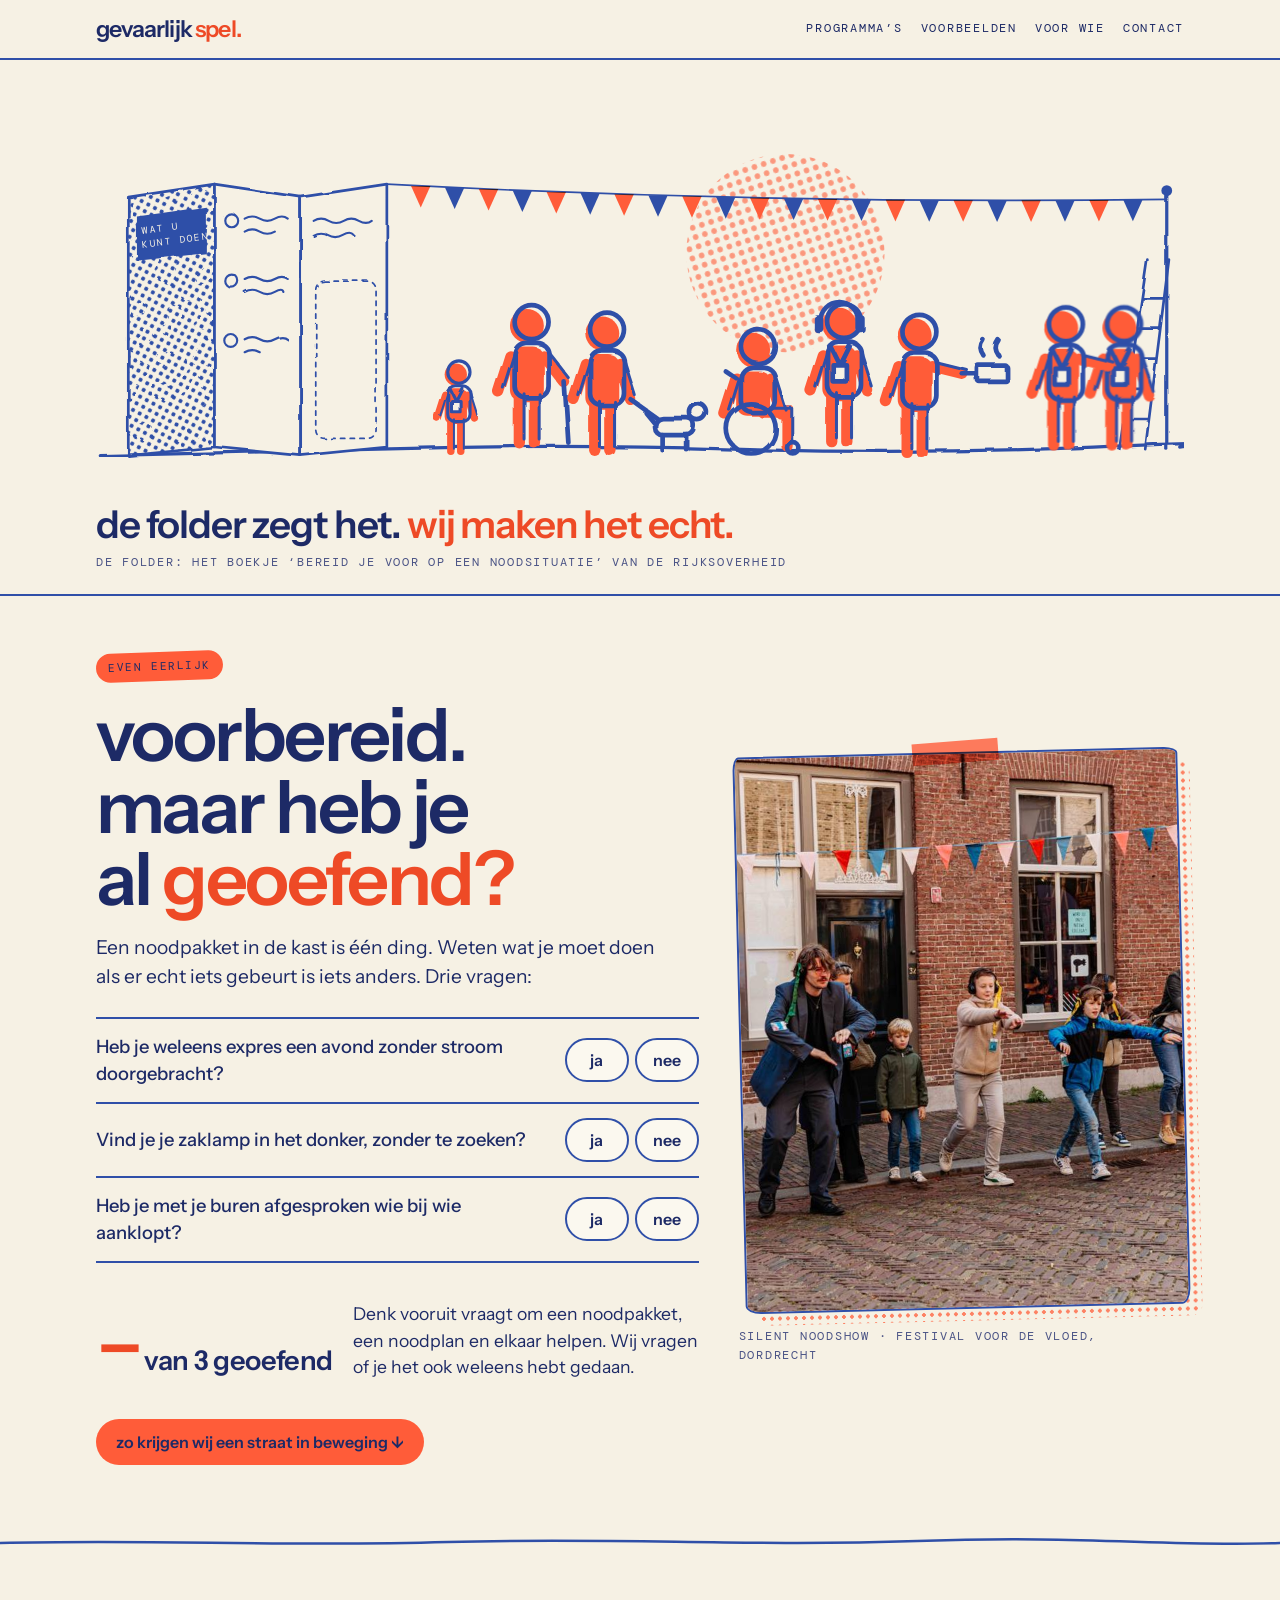
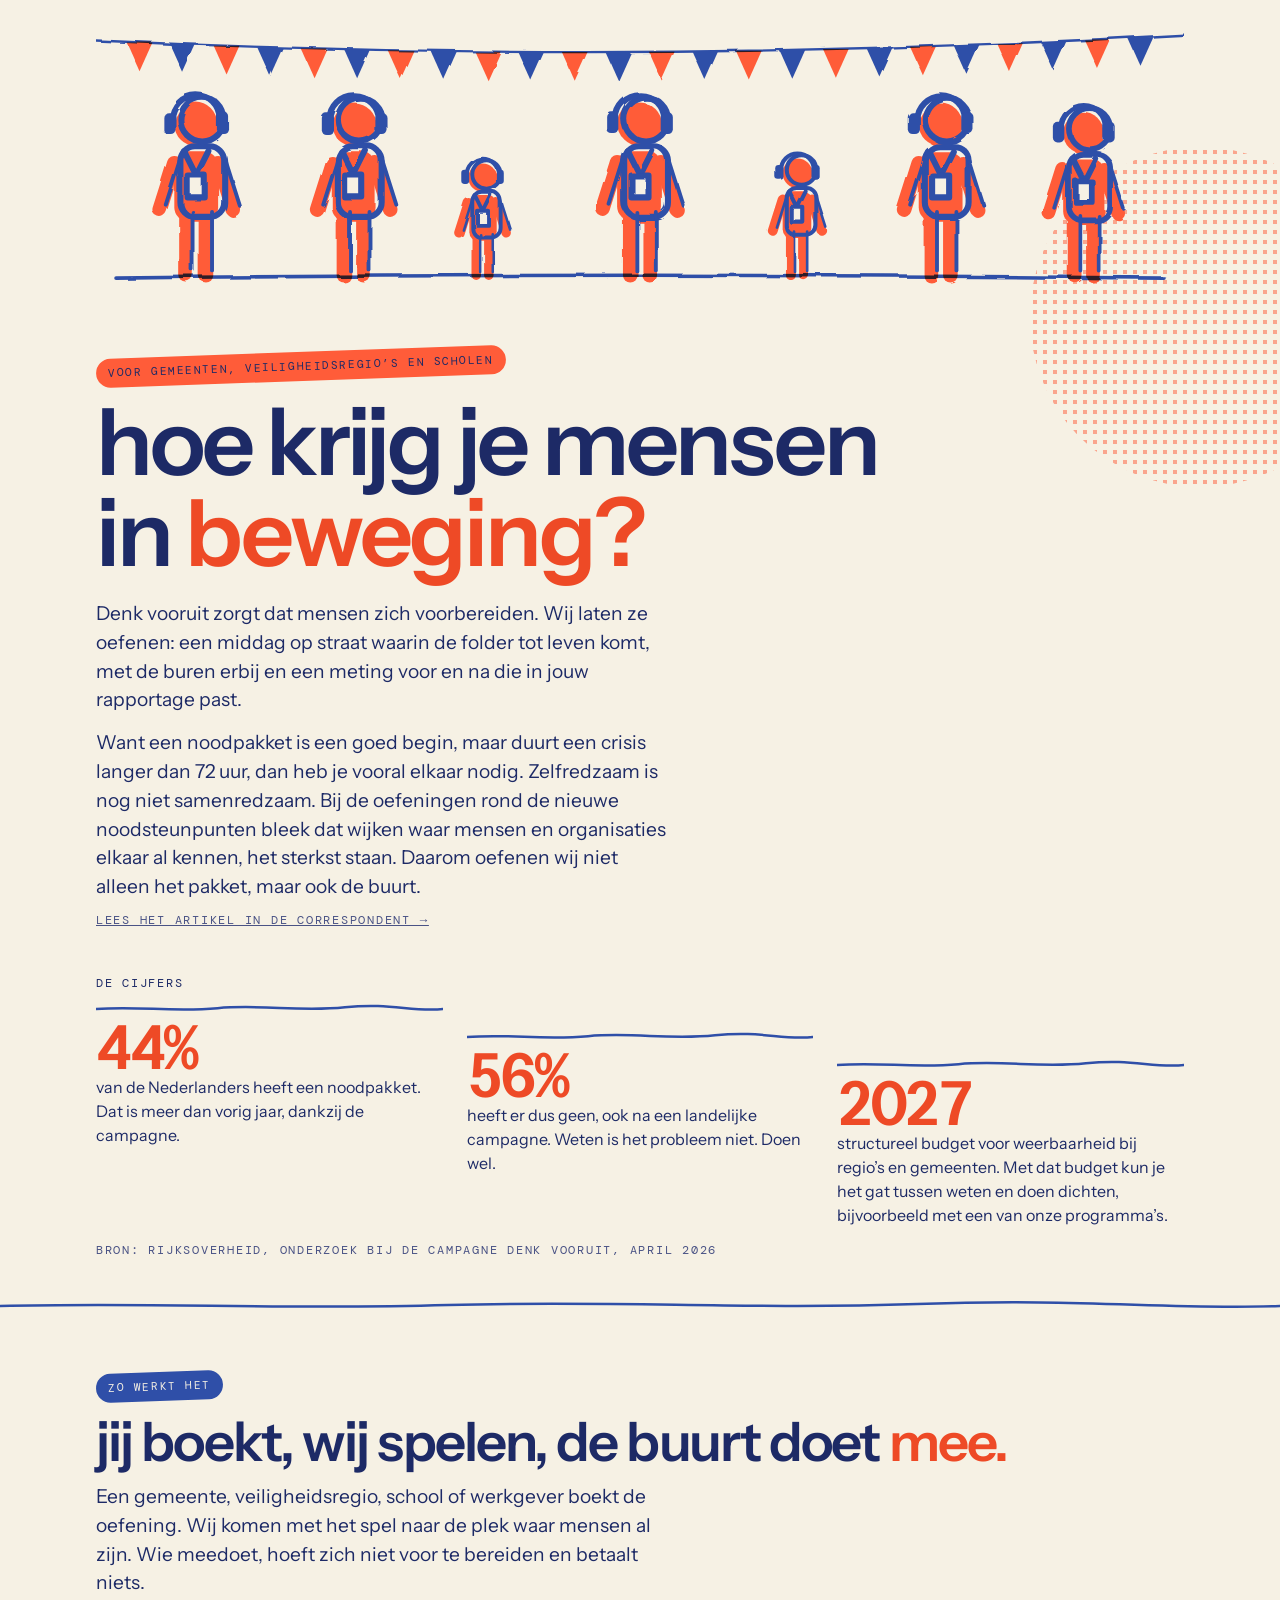
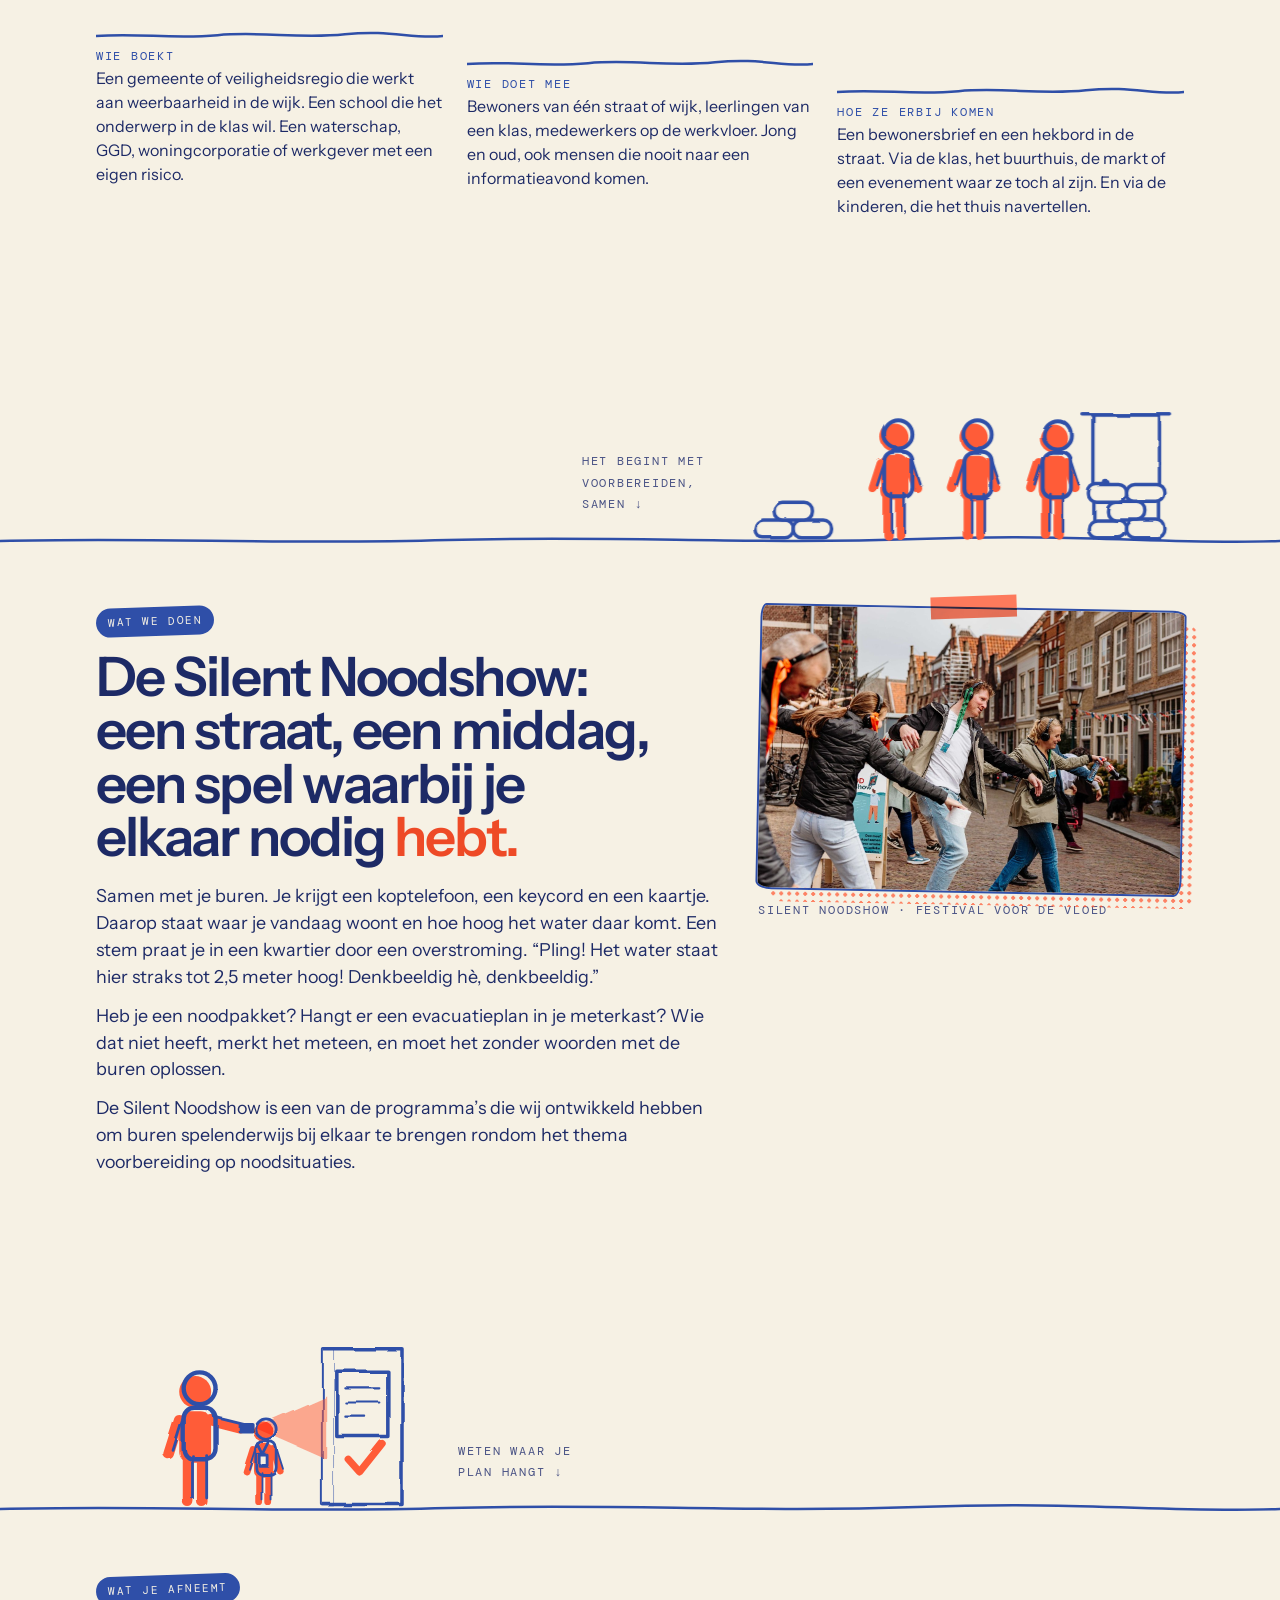
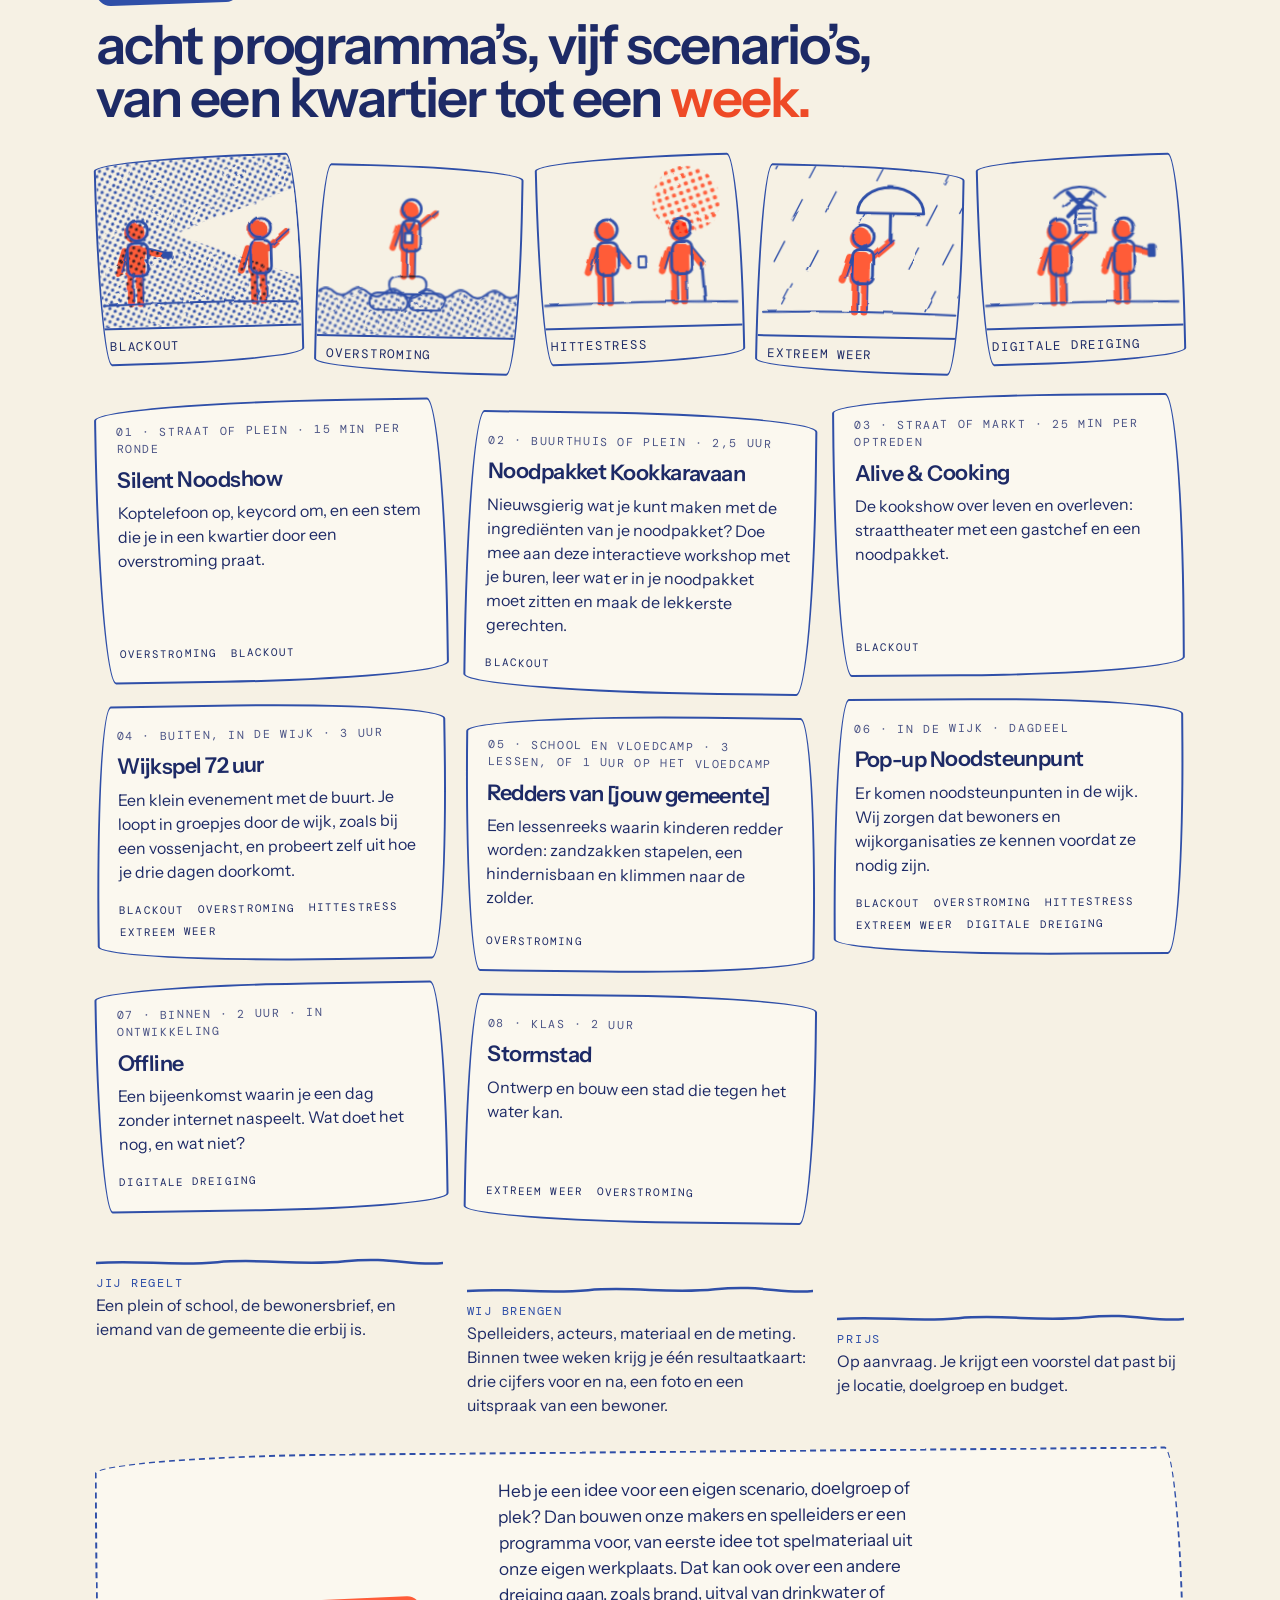
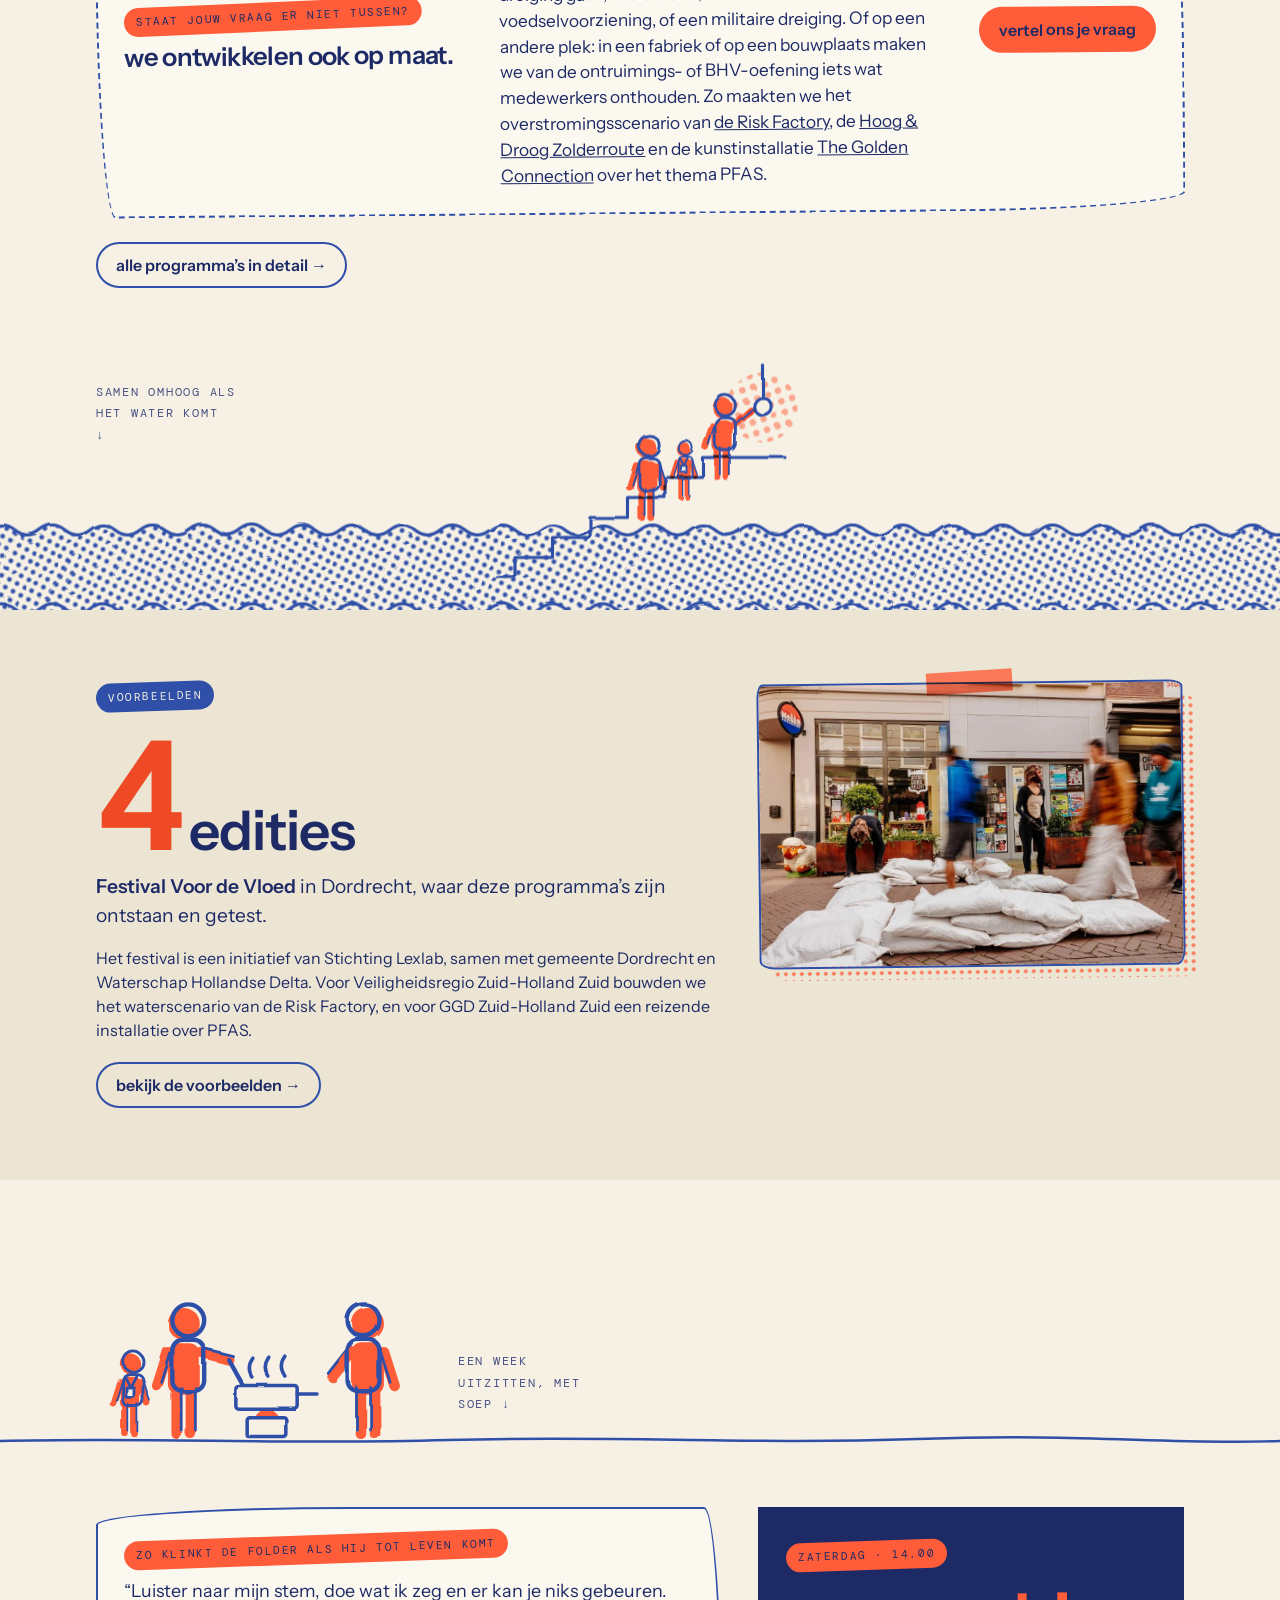
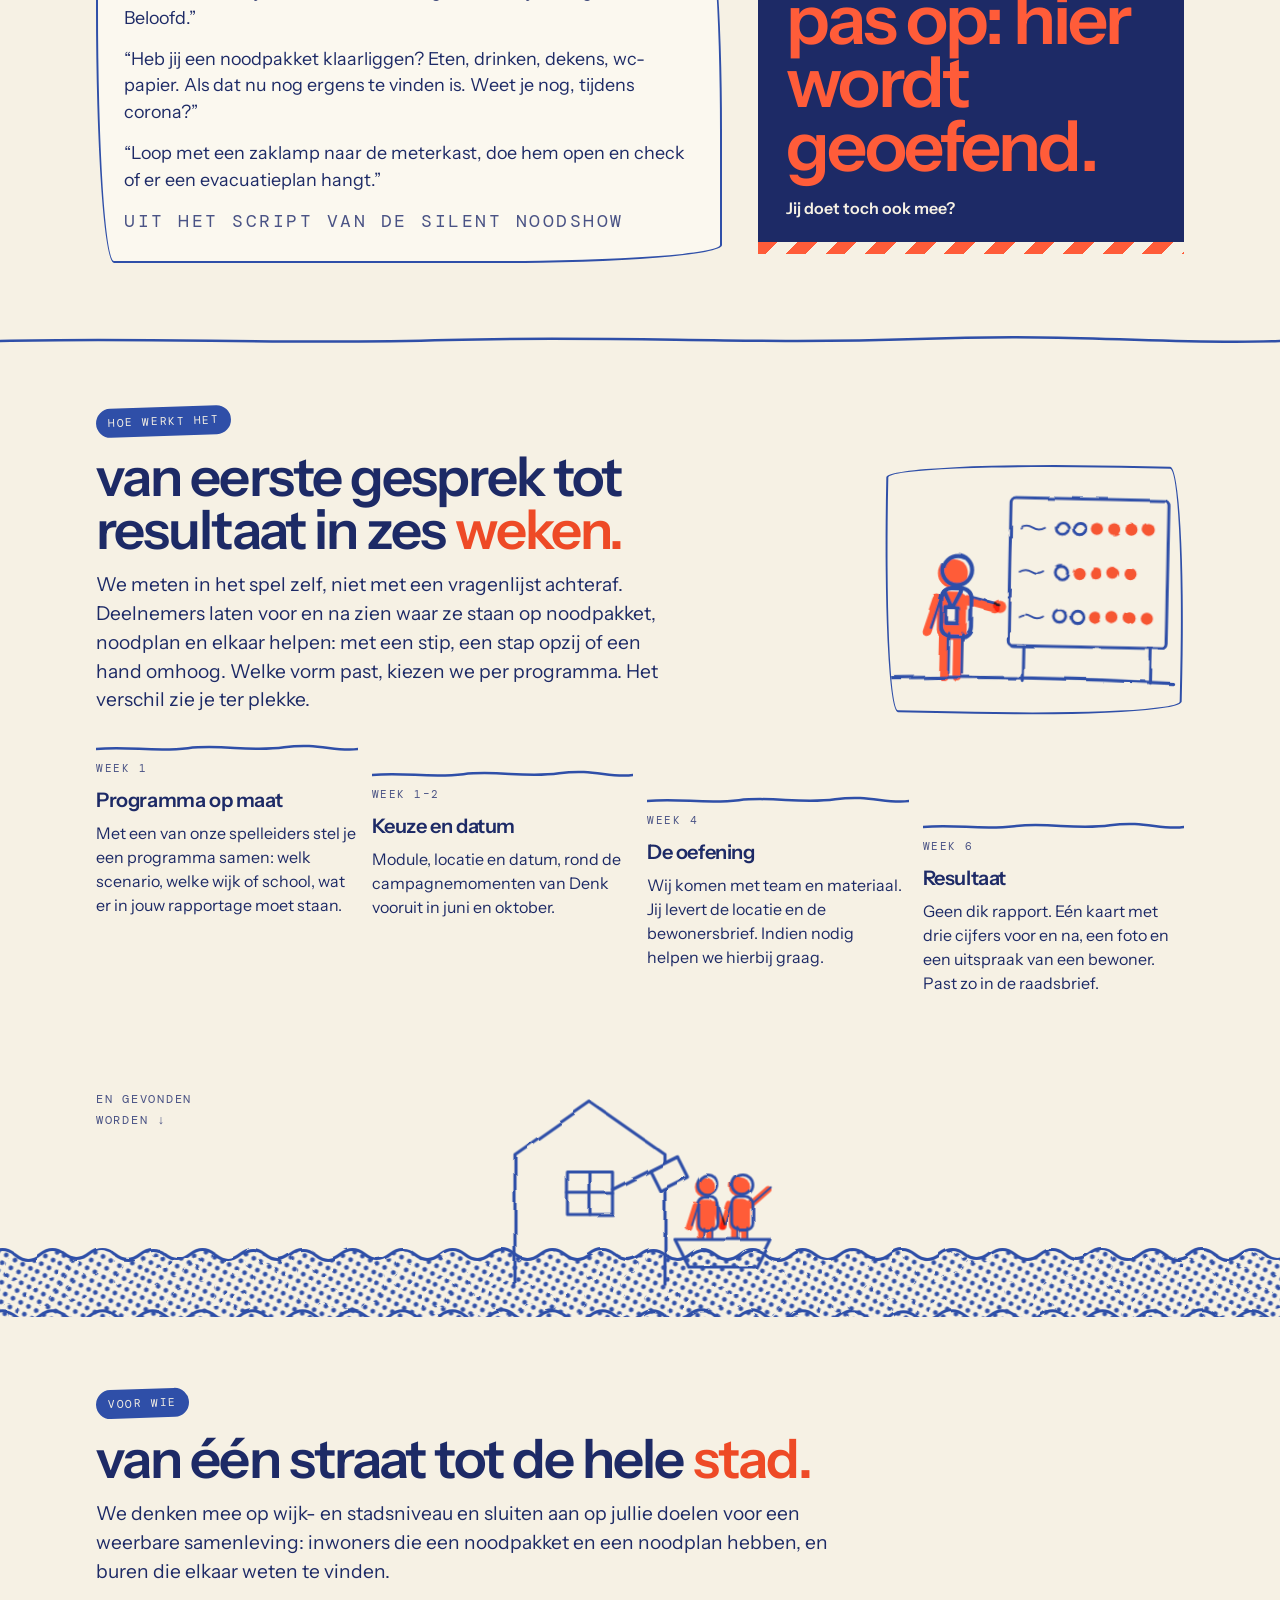
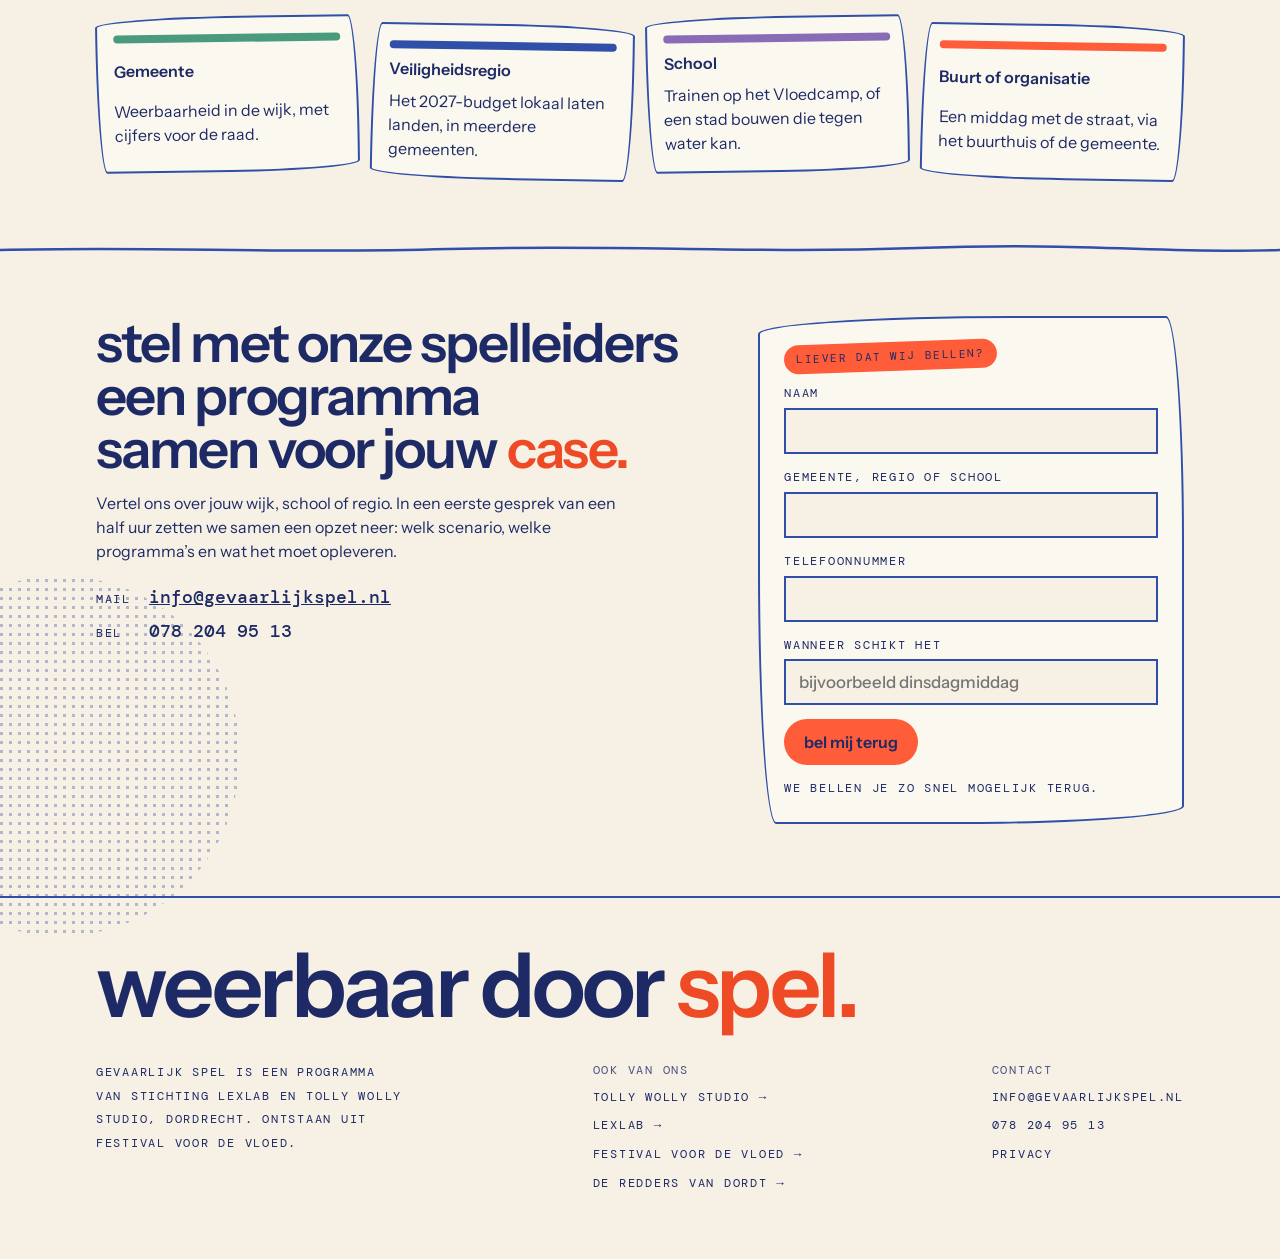
==== commit cfffb9a9: "Samenredzaamheid en noodsteunpunten verwerkt (De Correspondent) - homepage: alinea zelfredzaam is no" ====
--- a/index.html
+++ b/index.html
@@ -1,16 +1,15 @@
 <!doctype html>
 <html lang="nl"><head><meta charset="utf-8"><meta name="viewport" content="width=device-width,initial-scale=1,viewport-fit=cover">
-<title>gevaarlijk spel. · oefenen voor als het misgaat</title>
+<title>gevaarlijk spel. · weerbaar door spel</title>
 <meta name="description" content="Gevaarlijk spel laat buurten, scholen en gemeenten oefenen voor een overstroming, blackout of andere noodsituatie. Programma’s op straat, in de klas en op maat.">
 <link rel="icon" href="favicon.svg" type="image/svg+xml">
-<meta property="og:title" content="gevaarlijk spel. · oefenen voor als het misgaat">
+<meta property="og:title" content="gevaarlijk spel. · weerbaar door spel">
 <meta property="og:description" content="Gevaarlijk spel laat buurten, scholen en gemeenten oefenen voor een overstroming, blackout of andere noodsituatie. Programma’s op straat, in de klas en op maat.">
 <meta property="og:type" content="website">
 <meta property="og:locale" content="nl_NL">
 <meta property="og:image" content="https://www.gevaarlijkspel.nl/img/deel.png">
 <meta name="twitter:card" content="summary_large_image">
-<link rel="preconnect" href="https://fonts.googleapis.com">
-<link rel="stylesheet" href="https://fonts.googleapis.com/css2?family=Instrument+Sans:wght@400;500;600&family=DM+Mono:wght@400;500&display=swap">
+<link rel="stylesheet" href="fonts.css">
 <link rel="stylesheet" href="gs.css">
 <style>
 /* opening: het spel */
@@ -201,7 +200,7 @@
 
 <header class="kop"><div class="wrap">
   <a class="wm" href="index.html">gevaarlijk <span>spel.</span></a>
-  <nav class="mono" aria-label="hoofdmenu"><a href="programmas.html">programma’s</a><a href="cases.html">cases</a><a href="voor-wie.html">voor wie</a><a href="#contact">contact</a></nav>
+  <nav class="mono" aria-label="hoofdmenu"><a href="programmas.html">programma’s</a><a href="cases.html">voorbeelden</a><a href="voor-wie.html">voor wie</a><a href="#contact">contact</a></nav>
 </div></header>
 
 <main>
@@ -241,6 +240,8 @@
   <span class="label p">voor gemeenten, veiligheidsregio’s en scholen</span>
   <h2 style="margin-top:16px;font-size:var(--s4)">hoe krijg je mensen in <span class="z">beweging?</span></h2>
   <p class="groot" style="margin-top:20px">Denk vooruit zorgt dat mensen zich voorbereiden. Wij laten ze oefenen: een middag op straat waarin de folder tot leven komt, met de buren erbij en een meting voor en na die in jouw rapportage past.</p>
+  <p class="groot" style="margin-top:14px">Want een noodpakket is een goed begin, maar duurt een crisis langer dan 72 uur, dan heb je vooral elkaar nodig. Zelfredzaam is nog niet samenredzaam. Bij de oefeningen rond de nieuwe noodsteunpunten bleek dat wijken waar mensen en organisaties elkaar al kennen, het sterkst staan. Daarom oefenen wij niet alleen het pakket, maar ook de buurt.</p>
+  <p class="mono bijschrift" style="margin-top:10px"><a href="https://decorrespondent.nl/17397/zelfredzaamheid-is-goed-maar-samenredzaamheid-maakt-het-verschil/1c88b7a3-b26c-0ff3-1d59-503746841dac">lees het artikel in De Correspondent →</a></p>
   <p class="mono" style="margin-top:44px">de cijfers</p>
   <div class="cijfers" style="margin-top:12px">
     <div><div class="b">44%</div><p>van de Nederlanders heeft een noodpakket. Dat is meer dan vorig jaar, dankzij de campagne.</p></div>
@@ -269,7 +270,7 @@
       <p style="font-size:1.12rem;margin-top:12px;max-width:52ch">Heb je een noodpakket? Hangt er een evacuatieplan in je meterkast? Wie dat niet heeft, merkt het meteen, en moet het zonder woorden met de buren oplossen.</p>
       <p style="font-size:1.12rem;margin-top:12px;max-width:52ch">De Silent Noodshow is een van de programma’s die wij ontwikkeld hebben om buren spelenderwijs bij elkaar te brengen rondom het thema voorbereiding op noodsituaties.</p>
     </div>
-    <div><img class="foto" src="img/v5-1.jpg" alt="Een rij buren op de stoep doet tegelijk dezelfde beweging na, met koptelefoons op"><p class="mono bijschrift">silent noodshow · festival voor de vloed</p></div>
+    <div><img class="foto" src="img/silent-straat.jpg" alt="Buren met koptelefoons op doen midden op straat samen dezelfde beweging"><p class="mono bijschrift">silent noodshow · festival voor de vloed</p></div>
   </div>
 </div></section>
 
@@ -301,7 +302,7 @@
     <div class="groot-getal" style="margin-top:20px">4<small> edities</small></div>
     <p style="font-size:1.2rem;margin-top:12px"><b>Festival Voor de Vloed</b> in Dordrecht, waar deze programma’s zijn ontstaan en getest.</p>
         <p style="margin-top:16px">Het festival is een initiatief van Stichting Lexlab, samen met gemeente Dordrecht en Waterschap Hollandse Delta. Voor Veiligheidsregio Zuid-Holland Zuid bouwden we het waterscenario van de Risk Factory, en voor GGD Zuid-Holland Zuid een reizende installatie over PFAS.</p>
-    <p style="margin-top:20px"><a class="knop leeg" href="cases.html">bekijk de cases →</a></p>
+    <p style="margin-top:20px"><a class="knop leeg" href="cases.html">bekijk de voorbeelden →</a></p>
   </div>
   <img class="foto" src="img/v5-7.jpg" alt="Zandzakken opgestapeld in een winkelstraat, voorbijgangers lopen erlangs" loading="lazy">
 </div></section>
@@ -348,6 +349,7 @@
     <h2>stel met onze spelleiders een programma samen voor jouw <span class="z">case.</span></h2>
     <p style="margin-top:16px;max-width:50ch">Vertel ons over jouw wijk, school of regio. In een eerste gesprek van een half uur zetten we samen een opzet neer: welk scenario, welke programma’s en wat het moet opleveren.</p>
     <dl class="bereik">
+      <dt class="mono">mail</dt><dd><a href="mailto:info@gevaarlijkspel.nl">info@gevaarlijkspel.nl</a></dd>
       <dt class="mono">bel</dt><dd>078 204 95 13</dd>
     </dl>
   </div>
@@ -364,12 +366,27 @@
 </div></section>
 
 <footer class="voet"><div class="wrap">
+  <p class="slogan">weerbaar door <span>spel.</span></p>
   <p class="mono" style="line-height:1.9">gevaarlijk spel is een programma van Stichting Lexlab en Tolly Wolly Studio, Dordrecht. Ontstaan uit Festival Voor de Vloed.</p>
+  <nav class="voetlinks mono" aria-label="verwante sites">
+    <span>ook van ons</span>
+    <a href="https://www.tollywollystudio.nl" rel="noopener">Tolly Wolly Studio →</a>
+    <a href="https://www.lexlab.nl" rel="noopener">Lexlab →</a>
+    <a href="https://festivalvoordevloed.nl" rel="noopener">Festival Voor de Vloed →</a>
+    <a href="https://www.dereddersvandordt.nl" rel="noopener">De Redders van Dordt →</a>
+  </nav>
+  <div class="voetlinks mono">
+    <span>contact</span>
+    <a href="mailto:info@gevaarlijkspel.nl">info@gevaarlijkspel.nl</a>
+    <a href="tel:+31782049513">078 204 95 13</a>
+    <a href="privacy.html">privacy</a>
+  </div>
 </div></footer>
 
 
 <script src="figuren.js"></script>
 <script src="gs.js"></script>
+<script src="stats.js" defer></script>
 <script>
 (function(){
   document.getElementById('proglijst').innerHTML=GS.P.map(function(p){return GS.kaart(p,true);}).join('');
@@ -390,7 +407,7 @@
     tk.disabled=true;tm.textContent='versturen…';
     fetch('terugbel.php',{method:'POST',body:new FormData(tf)}).then(function(r){return r.ok?r.json():Promise.reject();}).then(function(d){
       if(d&&d.ok){tf.reset();tm.textContent='gelukt. we bellen je zo snel mogelijk terug.';}else{return Promise.reject();}
-    }).catch(function(){tm.textContent='versturen lukte niet. bel ons op 078 204 95 13.';}).then(function(){tk.disabled=false;});
+    }).catch(function(){tm.textContent='versturen lukte niet. bel 078 204 95 13 of mail info@gevaarlijkspel.nl.';}).then(function(){tk.disabled=false;});
   });
 
   // de toets
--- a/fonts.css
+++ b/fonts.css
@@ -0,0 +1,87 @@
+/* Instrument Sans en DM Mono (SIL Open Font License), zelf gehost: geen verzoek naar Google bij elk bezoek */
+@font-face {
+  font-family: 'DM Mono';
+  font-style: normal;
+  font-weight: 400;
+  font-display: swap;
+  src: url(fonts/dm-mono-400-latin-ext.woff2) format('woff2');
+  unicode-range: U+0100-02BA, U+02BD-02C5, U+02C7-02CC, U+02CE-02D7, U+02DD-02FF, U+0304, U+0308, U+0329, U+1D00-1DBF, U+1E00-1E9F, U+1EF2-1EFF, U+2020, U+20A0-20AB, U+20AD-20C4, U+2113, U+2C60-2C7F, U+A720-A7FF;
+}
+@font-face {
+  font-family: 'DM Mono';
+  font-style: normal;
+  font-weight: 400;
+  font-display: swap;
+  src: url(fonts/dm-mono-400-latin.woff2) format('woff2');
+  unicode-range: U+0000-00FF, U+0131, U+0152-0153, U+02BB-02BC, U+02C6, U+02DA, U+02DC, U+0304, U+0308, U+0329, U+2000-206F, U+20AC, U+2122, U+2191, U+2193, U+2212, U+2215, U+FEFF, U+FFFD;
+}
+@font-face {
+  font-family: 'DM Mono';
+  font-style: normal;
+  font-weight: 500;
+  font-display: swap;
+  src: url(fonts/dm-mono-500-latin-ext.woff2) format('woff2');
+  unicode-range: U+0100-02BA, U+02BD-02C5, U+02C7-02CC, U+02CE-02D7, U+02DD-02FF, U+0304, U+0308, U+0329, U+1D00-1DBF, U+1E00-1E9F, U+1EF2-1EFF, U+2020, U+20A0-20AB, U+20AD-20C4, U+2113, U+2C60-2C7F, U+A720-A7FF;
+}
+@font-face {
+  font-family: 'DM Mono';
+  font-style: normal;
+  font-weight: 500;
+  font-display: swap;
+  src: url(fonts/dm-mono-500-latin.woff2) format('woff2');
+  unicode-range: U+0000-00FF, U+0131, U+0152-0153, U+02BB-02BC, U+02C6, U+02DA, U+02DC, U+0304, U+0308, U+0329, U+2000-206F, U+20AC, U+2122, U+2191, U+2193, U+2212, U+2215, U+FEFF, U+FFFD;
+}
+@font-face {
+  font-family: 'Instrument Sans';
+  font-style: normal;
+  font-weight: 400;
+  font-stretch: 100%;
+  font-display: swap;
+  src: url(fonts/instrument-sans-400-latin-ext.woff2) format('woff2');
+  unicode-range: U+0100-02BA, U+02BD-02C5, U+02C7-02CC, U+02CE-02D7, U+02DD-02FF, U+0304, U+0308, U+0329, U+1D00-1DBF, U+1E00-1E9F, U+1EF2-1EFF, U+2020, U+20A0-20AB, U+20AD-20C4, U+2113, U+2C60-2C7F, U+A720-A7FF;
+}
+@font-face {
+  font-family: 'Instrument Sans';
+  font-style: normal;
+  font-weight: 400;
+  font-stretch: 100%;
+  font-display: swap;
+  src: url(fonts/instrument-sans-400-latin.woff2) format('woff2');
+  unicode-range: U+0000-00FF, U+0131, U+0152-0153, U+02BB-02BC, U+02C6, U+02DA, U+02DC, U+0304, U+0308, U+0329, U+2000-206F, U+20AC, U+2122, U+2191, U+2193, U+2212, U+2215, U+FEFF, U+FFFD;
+}
+@font-face {
+  font-family: 'Instrument Sans';
+  font-style: normal;
+  font-weight: 500;
+  font-stretch: 100%;
+  font-display: swap;
+  src: url(fonts/instrument-sans-400-latin-ext.woff2) format('woff2');
+  unicode-range: U+0100-02BA, U+02BD-02C5, U+02C7-02CC, U+02CE-02D7, U+02DD-02FF, U+0304, U+0308, U+0329, U+1D00-1DBF, U+1E00-1E9F, U+1EF2-1EFF, U+2020, U+20A0-20AB, U+20AD-20C4, U+2113, U+2C60-2C7F, U+A720-A7FF;
+}
+@font-face {
+  font-family: 'Instrument Sans';
+  font-style: normal;
+  font-weight: 500;
+  font-stretch: 100%;
+  font-display: swap;
+  src: url(fonts/instrument-sans-400-latin.woff2) format('woff2');
+  unicode-range: U+0000-00FF, U+0131, U+0152-0153, U+02BB-02BC, U+02C6, U+02DA, U+02DC, U+0304, U+0308, U+0329, U+2000-206F, U+20AC, U+2122, U+2191, U+2193, U+2212, U+2215, U+FEFF, U+FFFD;
+}
+@font-face {
+  font-family: 'Instrument Sans';
+  font-style: normal;
+  font-weight: 600;
+  font-stretch: 100%;
+  font-display: swap;
+  src: url(fonts/instrument-sans-400-latin-ext.woff2) format('woff2');
+  unicode-range: U+0100-02BA, U+02BD-02C5, U+02C7-02CC, U+02CE-02D7, U+02DD-02FF, U+0304, U+0308, U+0329, U+1D00-1DBF, U+1E00-1E9F, U+1EF2-1EFF, U+2020, U+20A0-20AB, U+20AD-20C4, U+2113, U+2C60-2C7F, U+A720-A7FF;
+}
+@font-face {
+  font-family: 'Instrument Sans';
+  font-style: normal;
+  font-weight: 600;
+  font-stretch: 100%;
+  font-display: swap;
+  src: url(fonts/instrument-sans-400-latin.woff2) format('woff2');
+  unicode-range: U+0000-00FF, U+0131, U+0152-0153, U+02BB-02BC, U+02C6, U+02DA, U+02DC, U+0304, U+0308, U+0329, U+2000-206F, U+20AC, U+2122, U+2191, U+2193, U+2212, U+2215, U+FEFF, U+FFFD;
+}
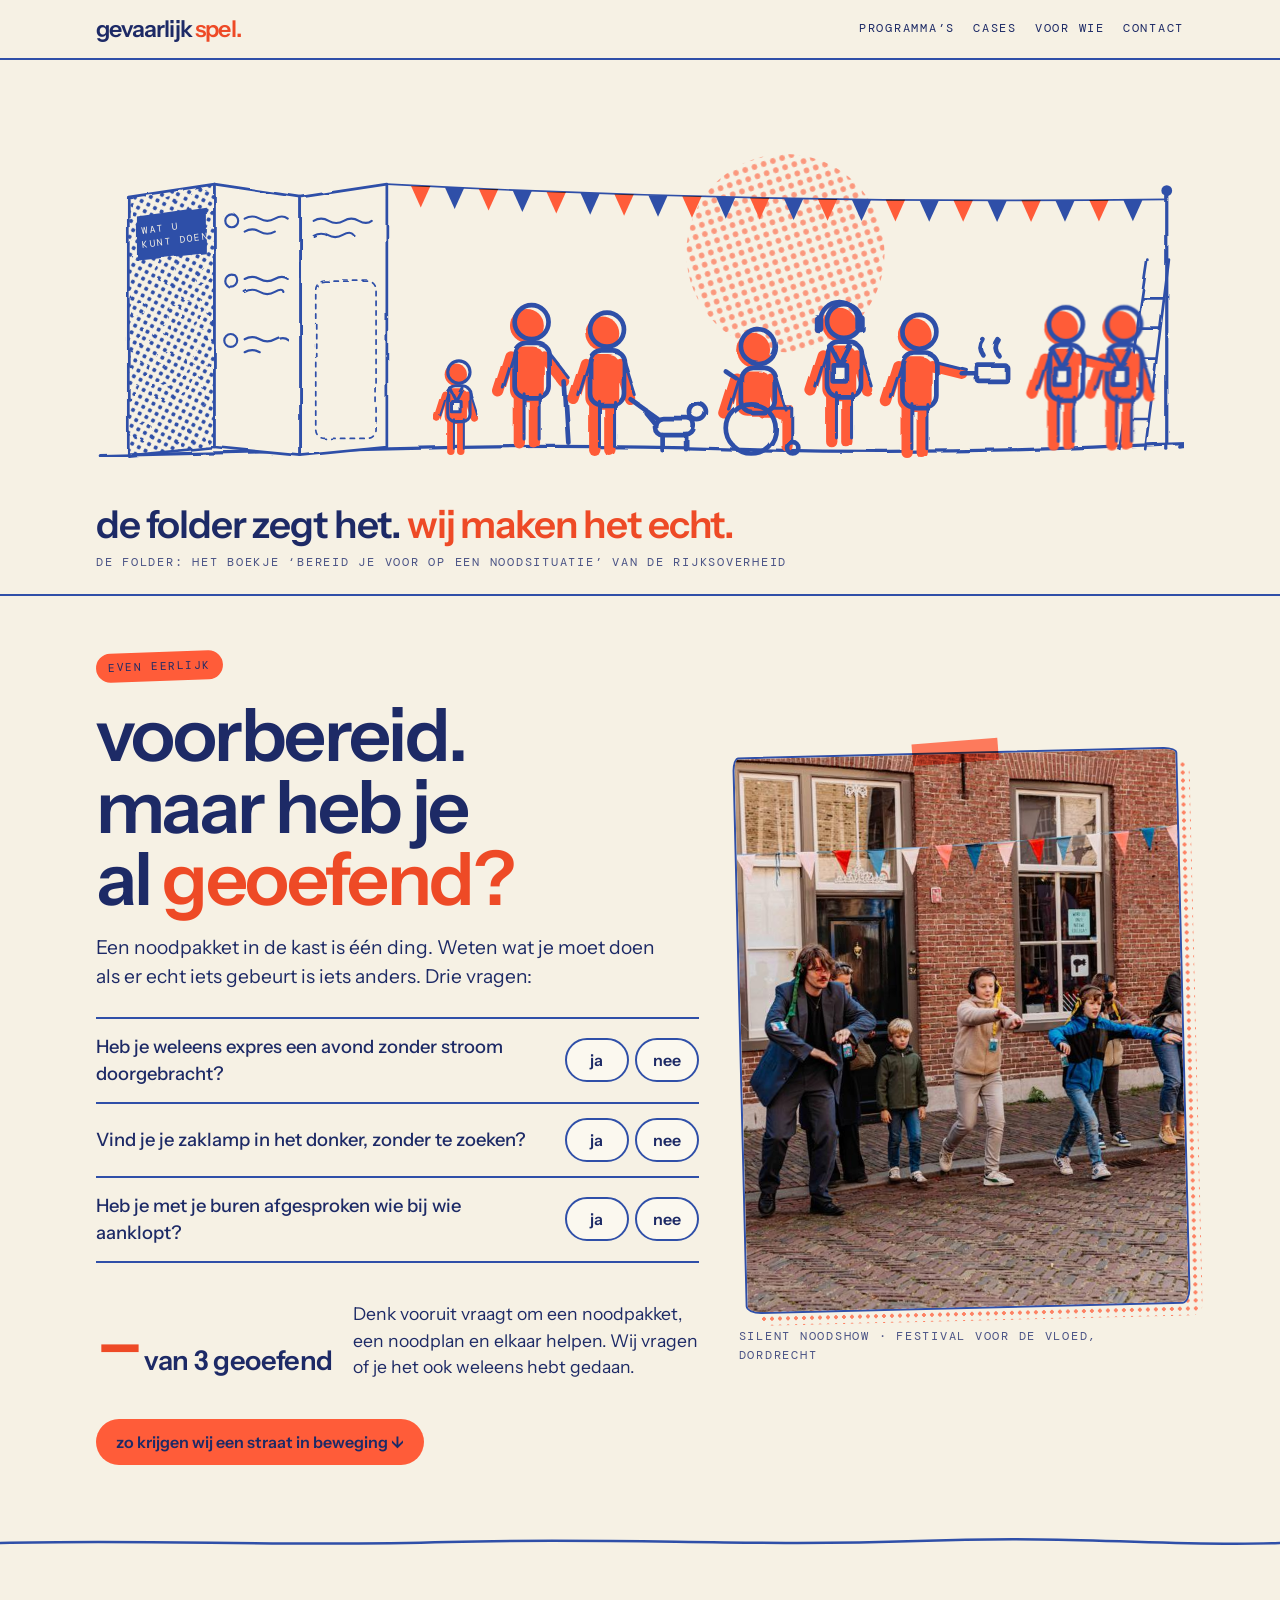
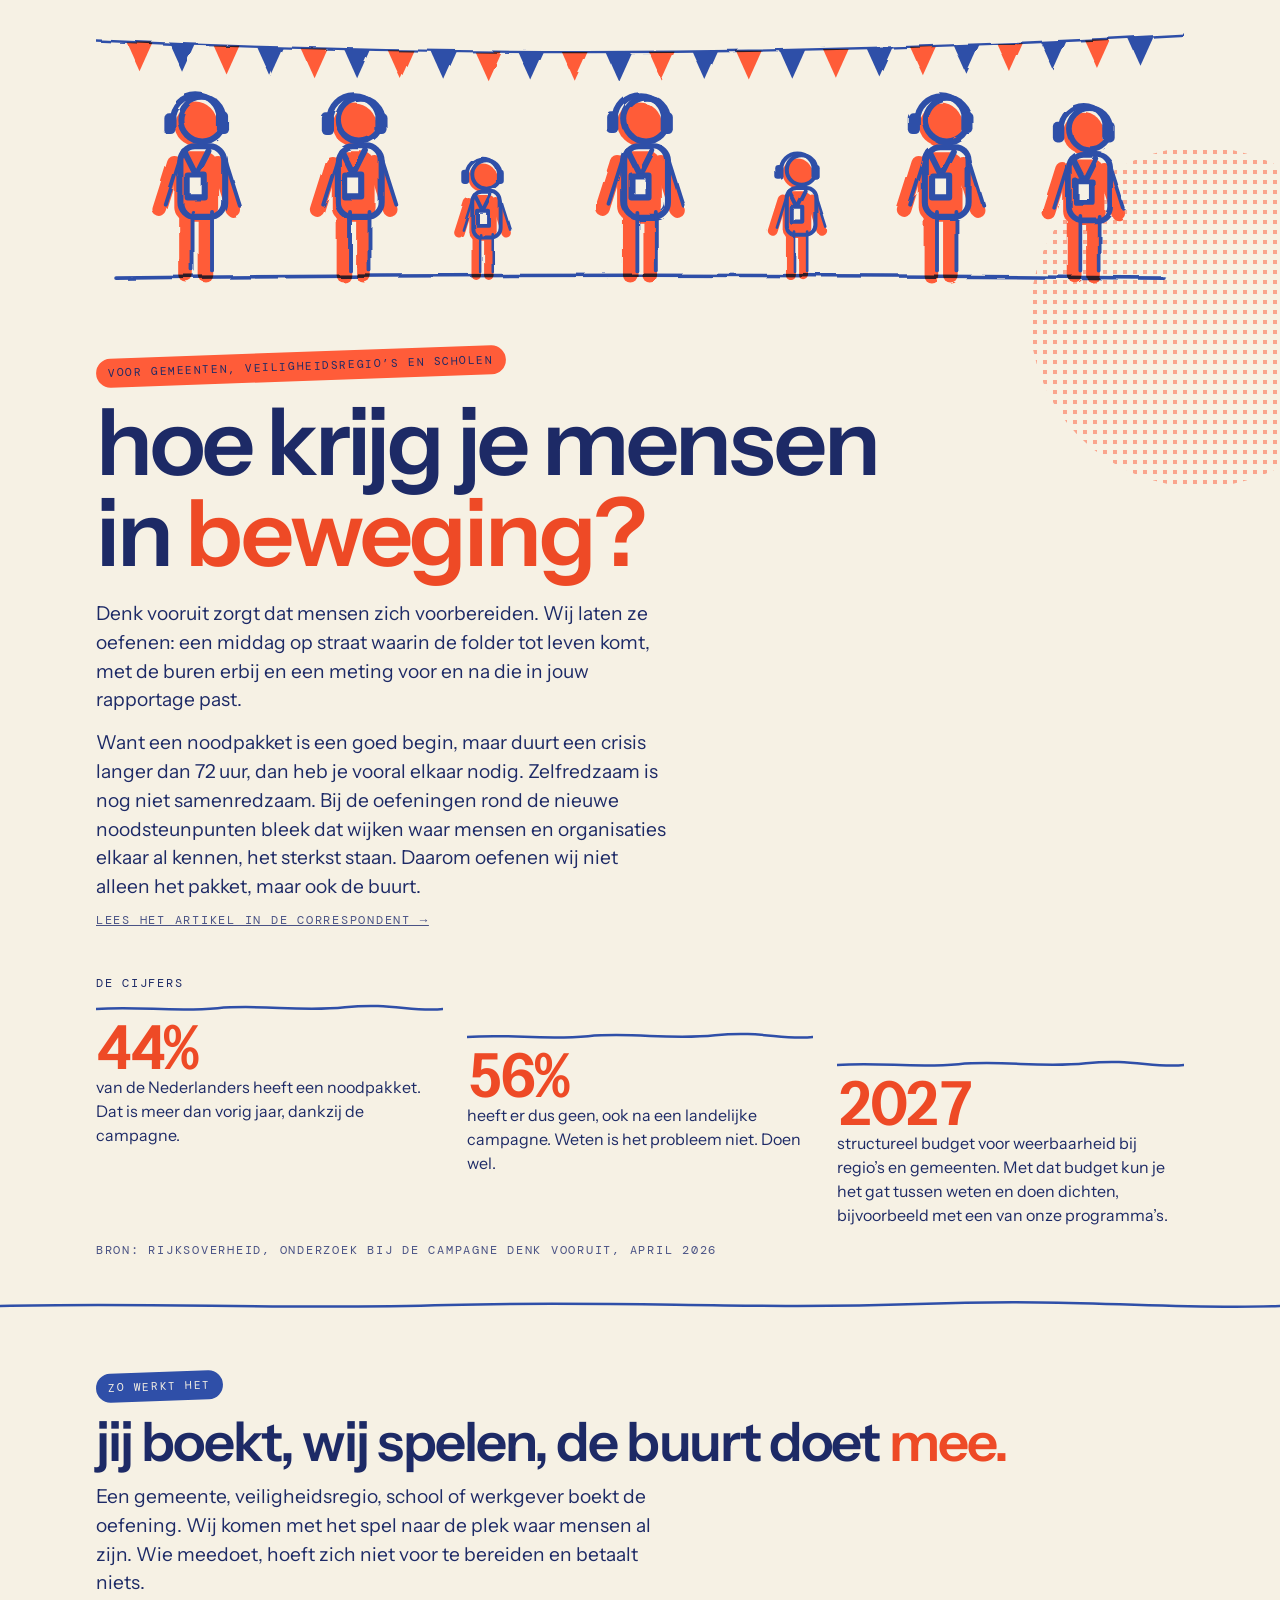
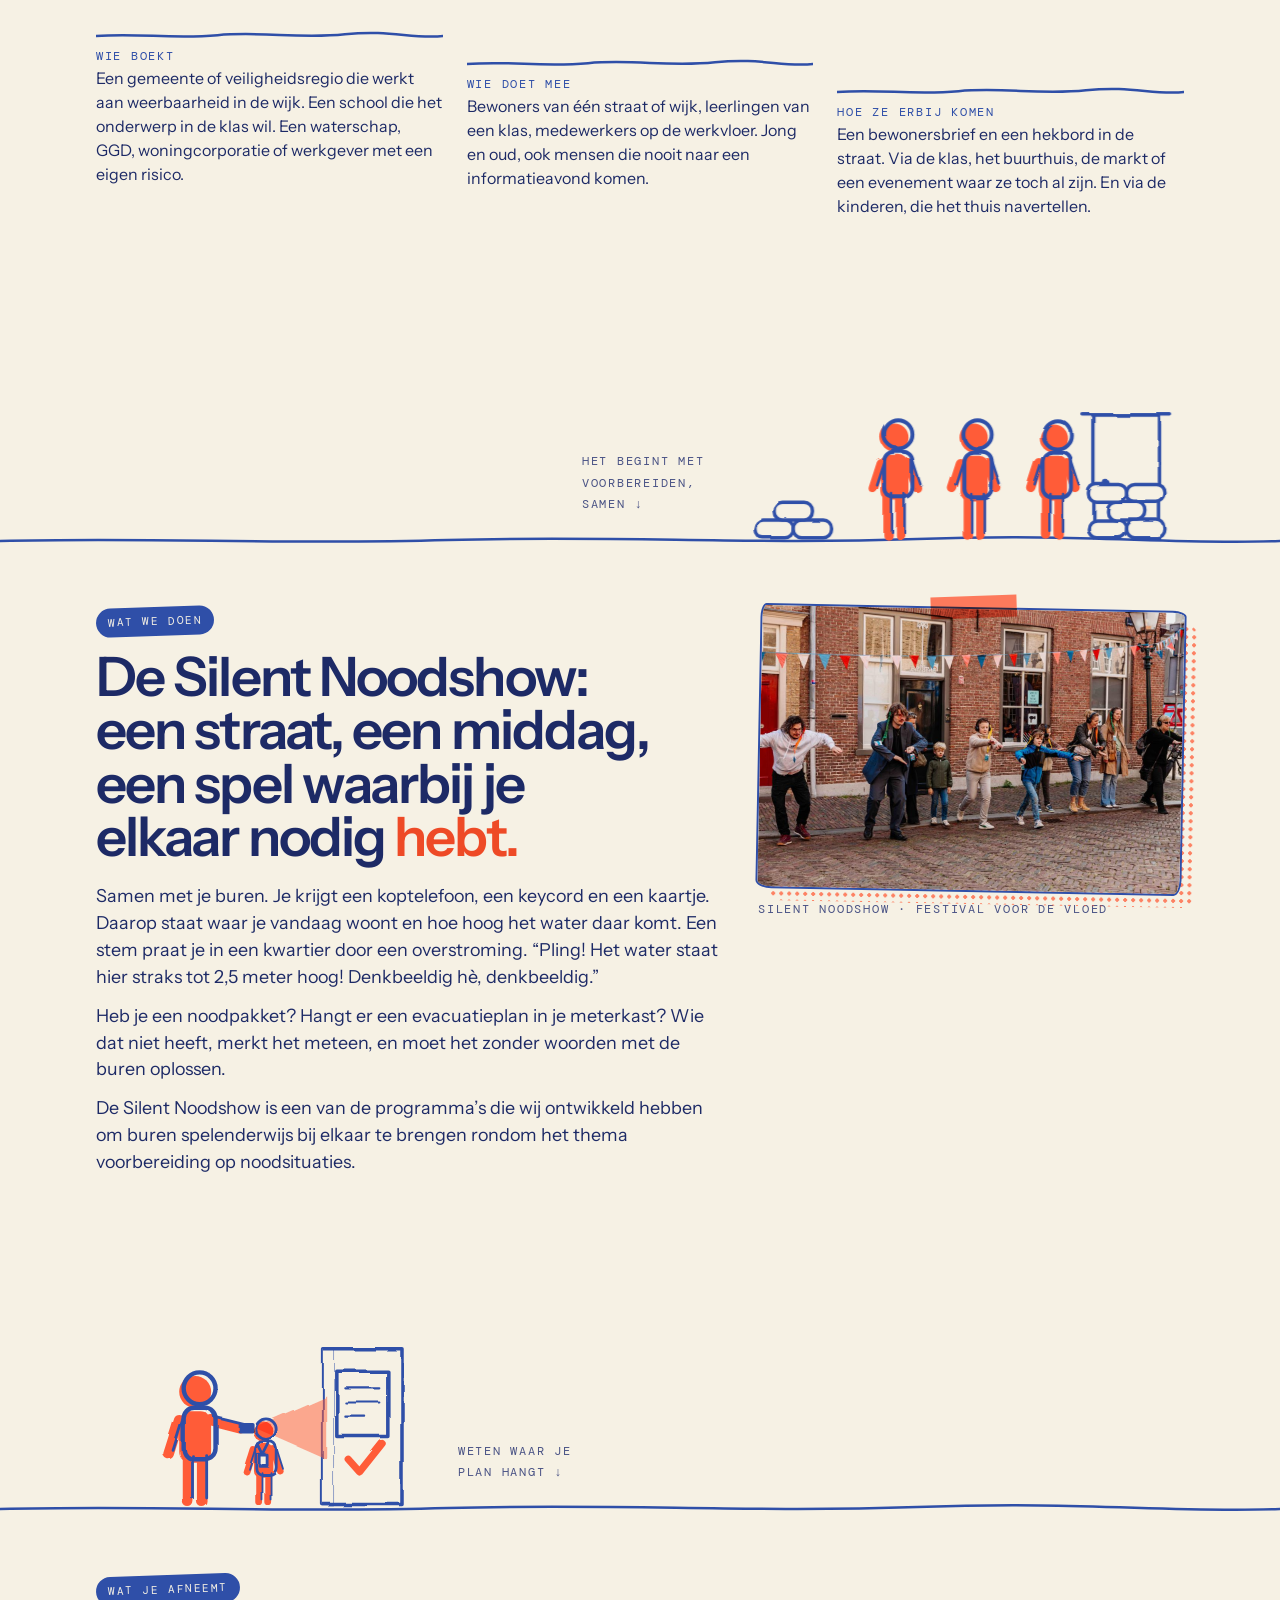
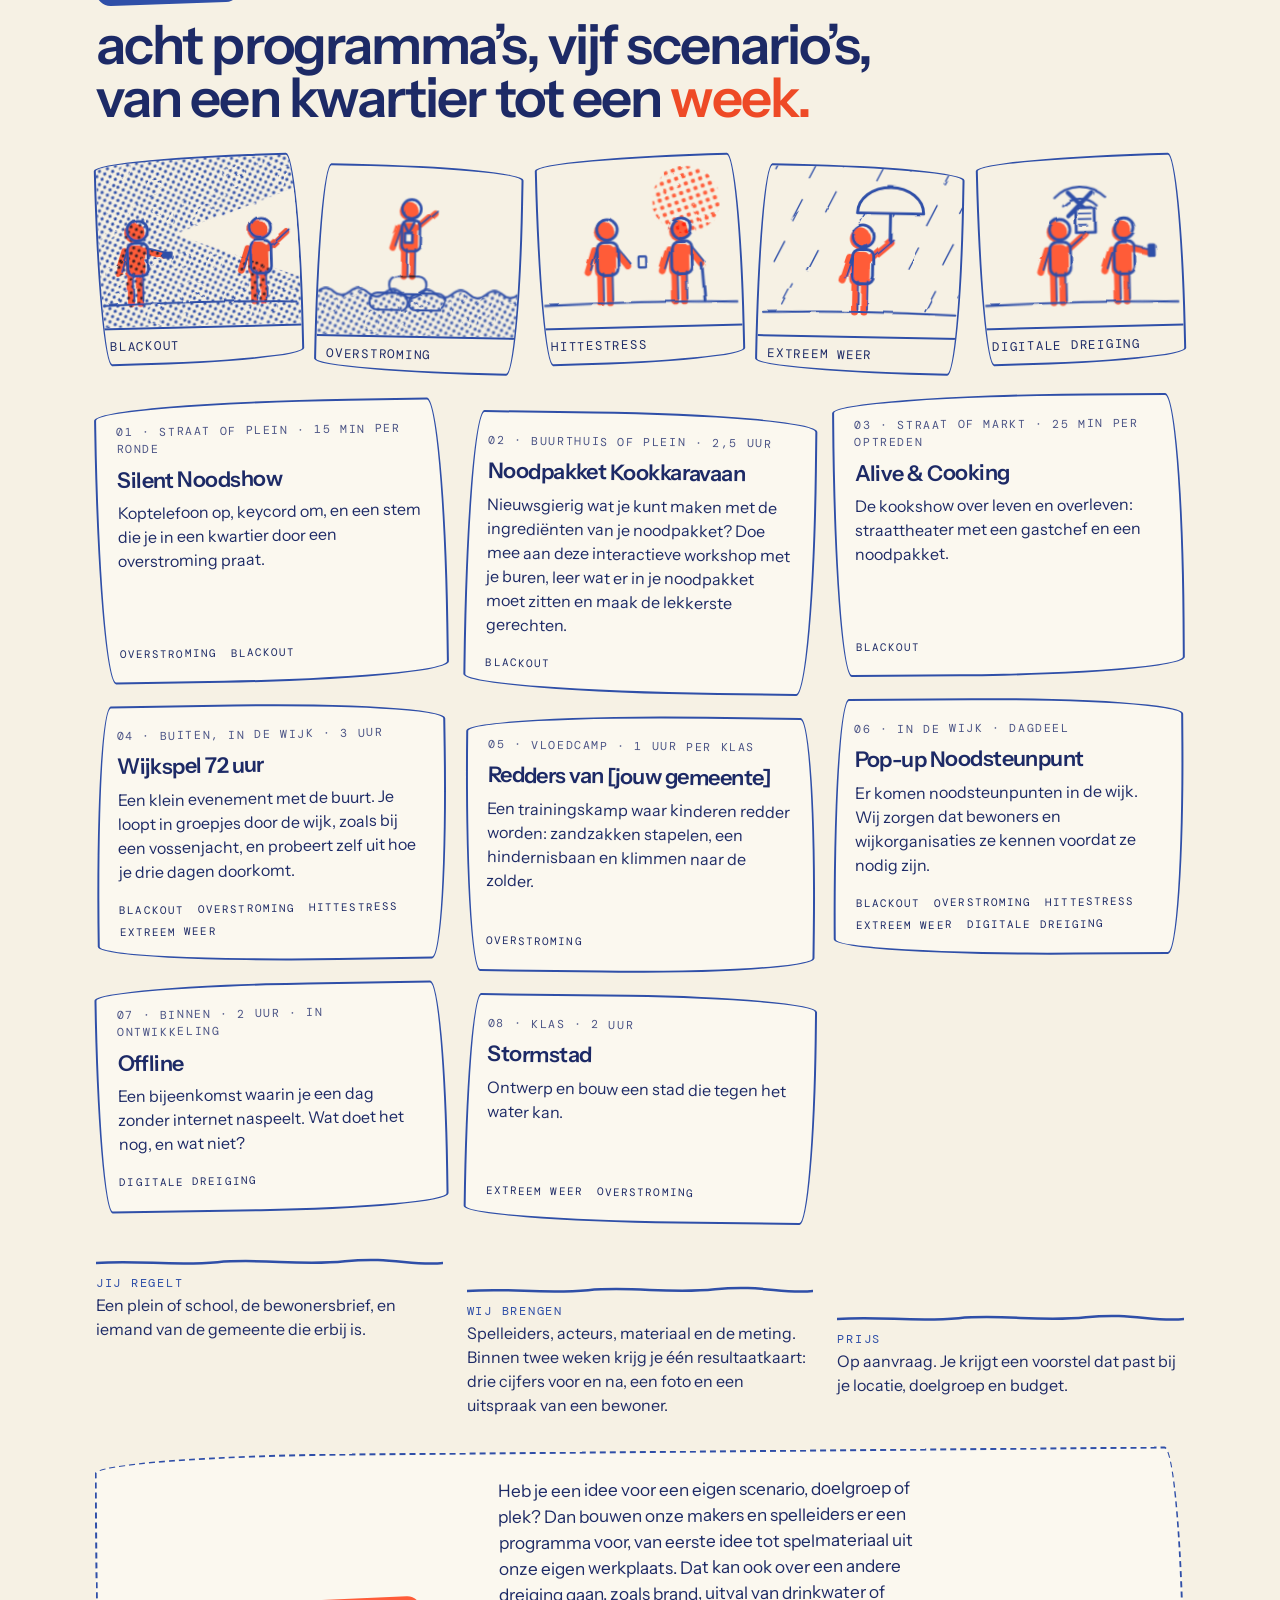
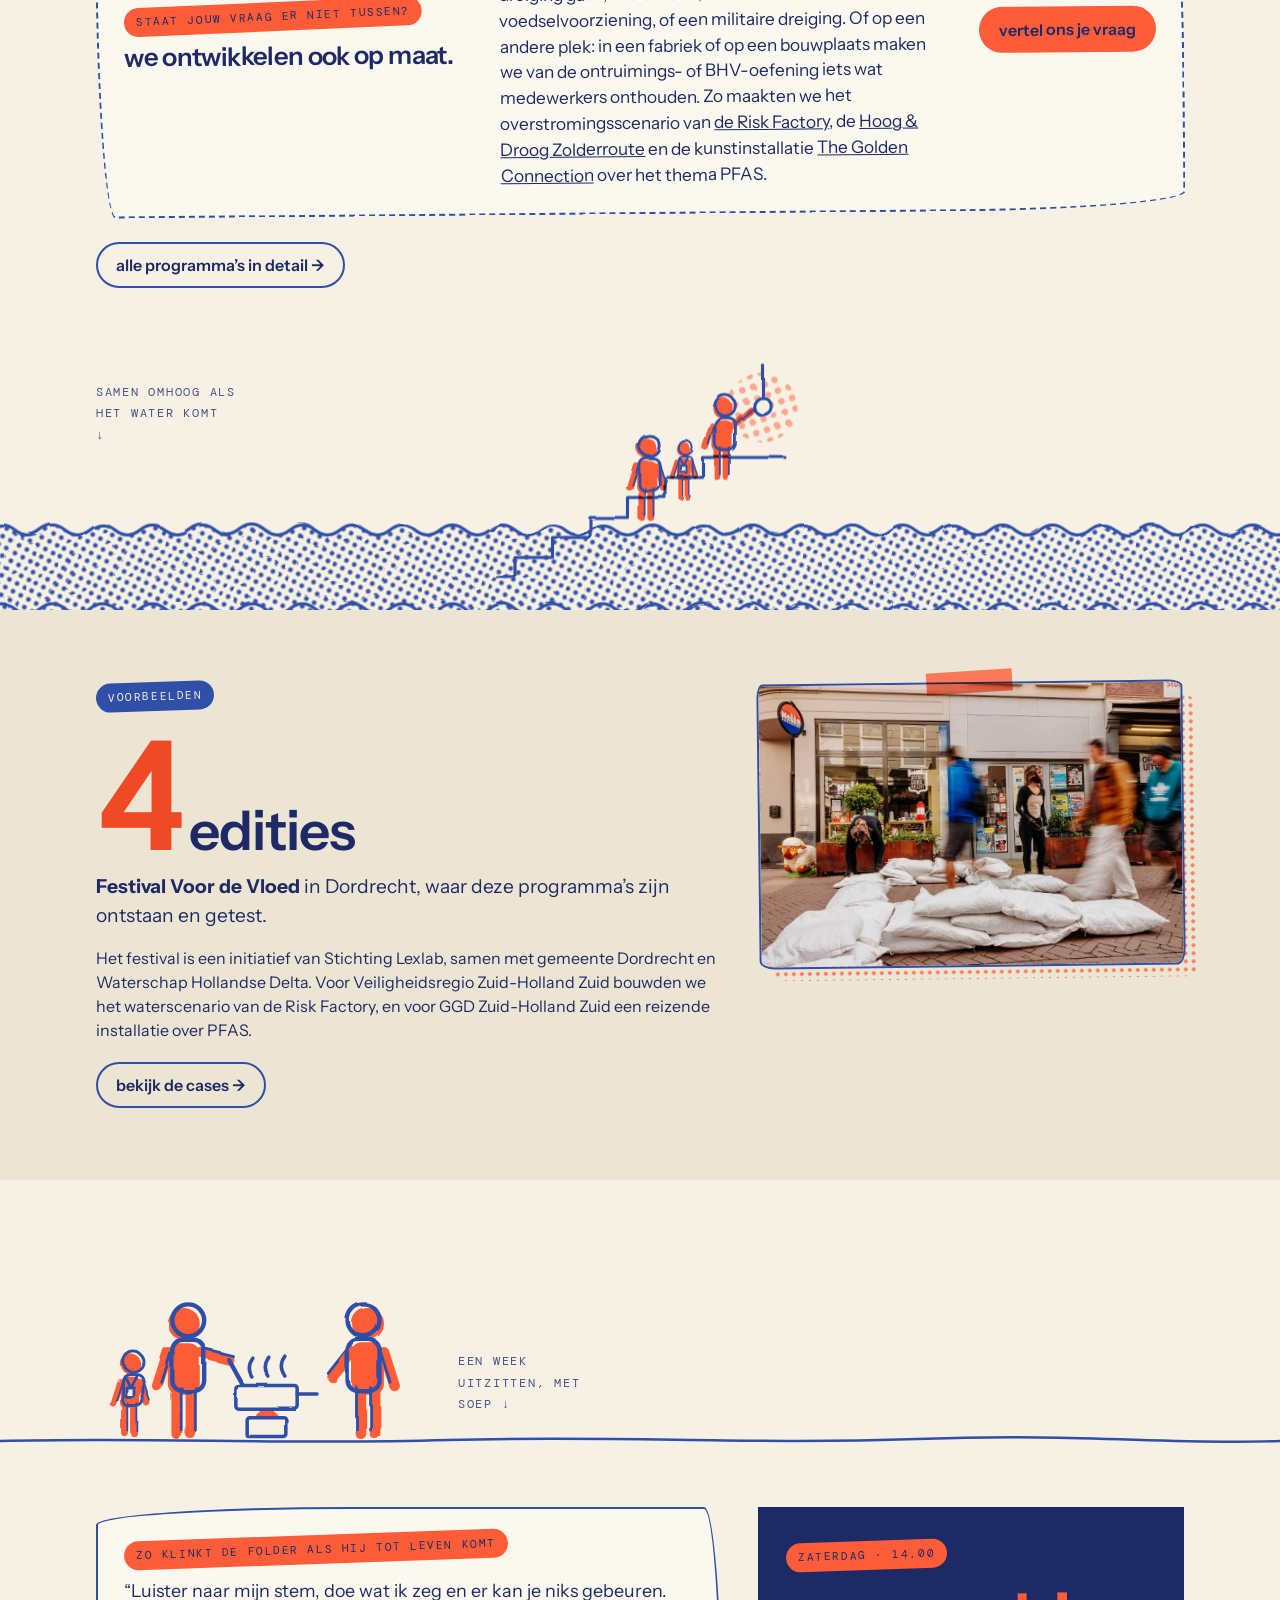
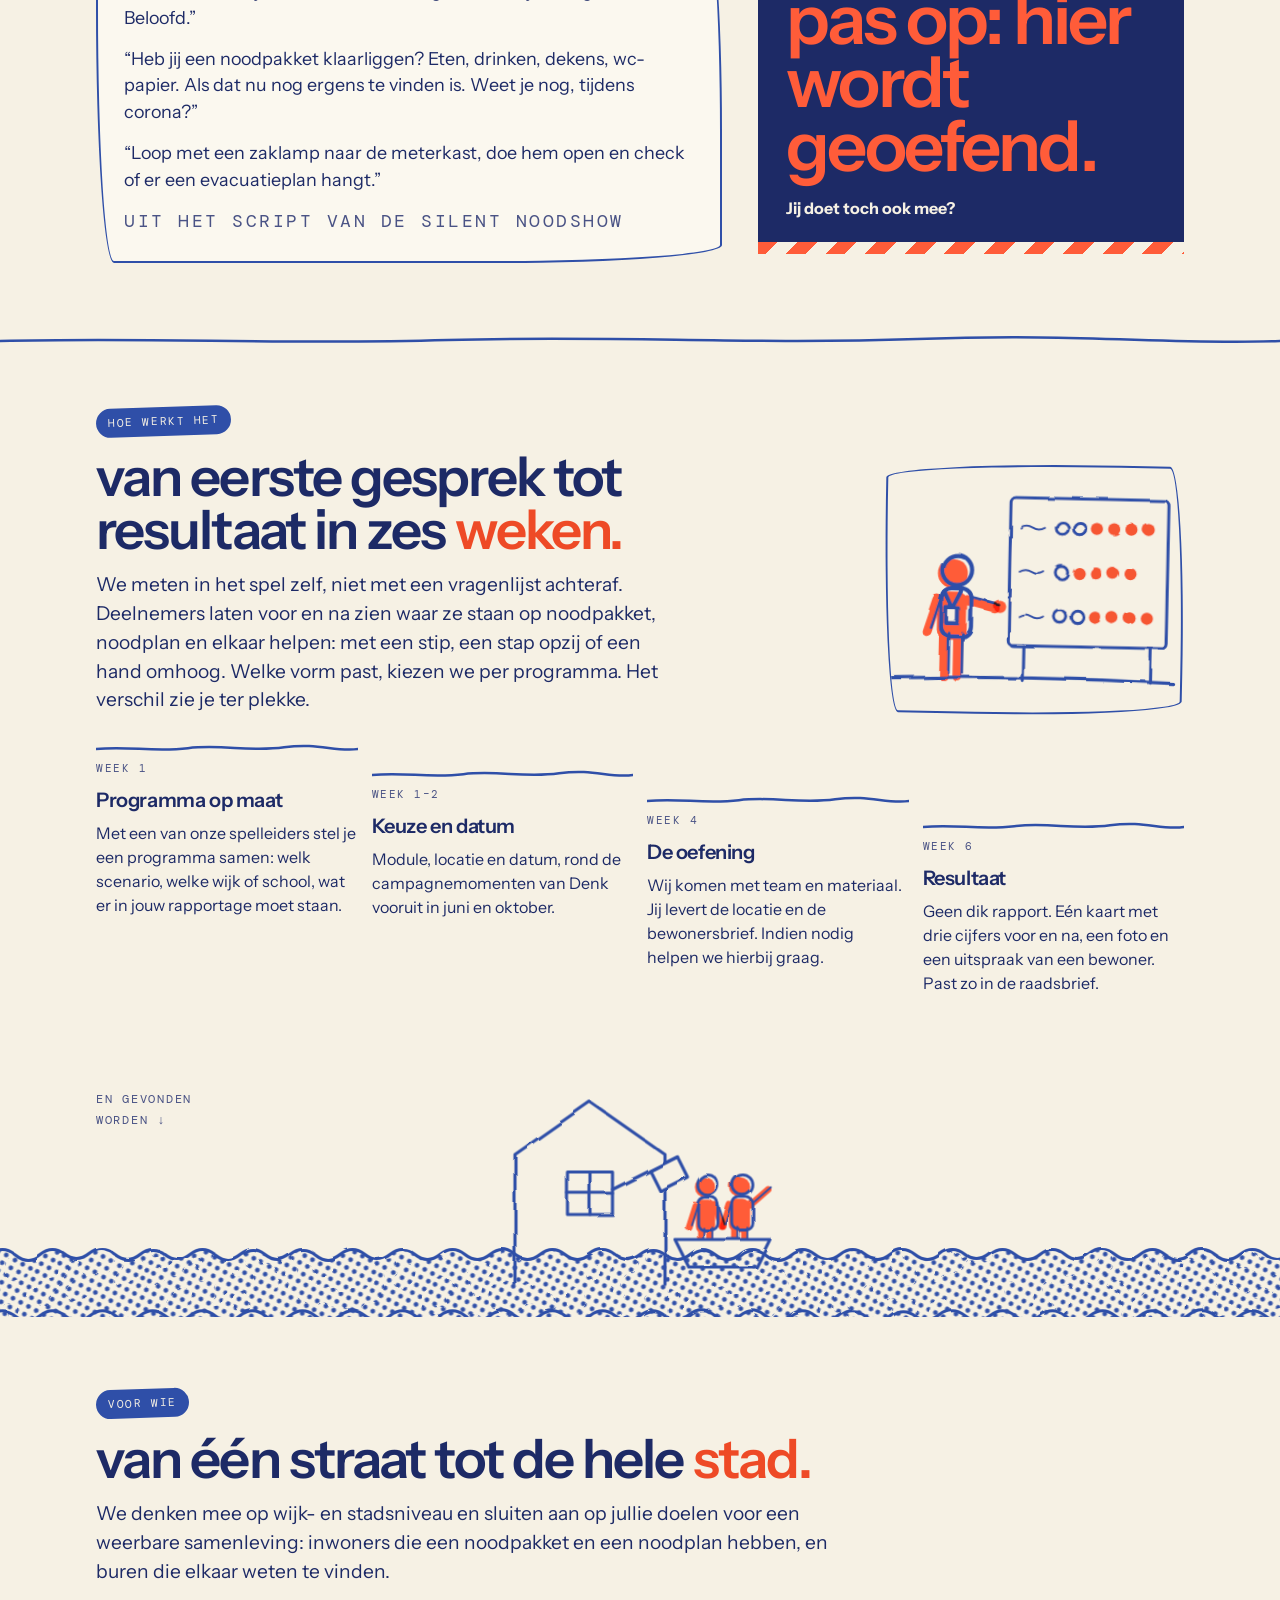
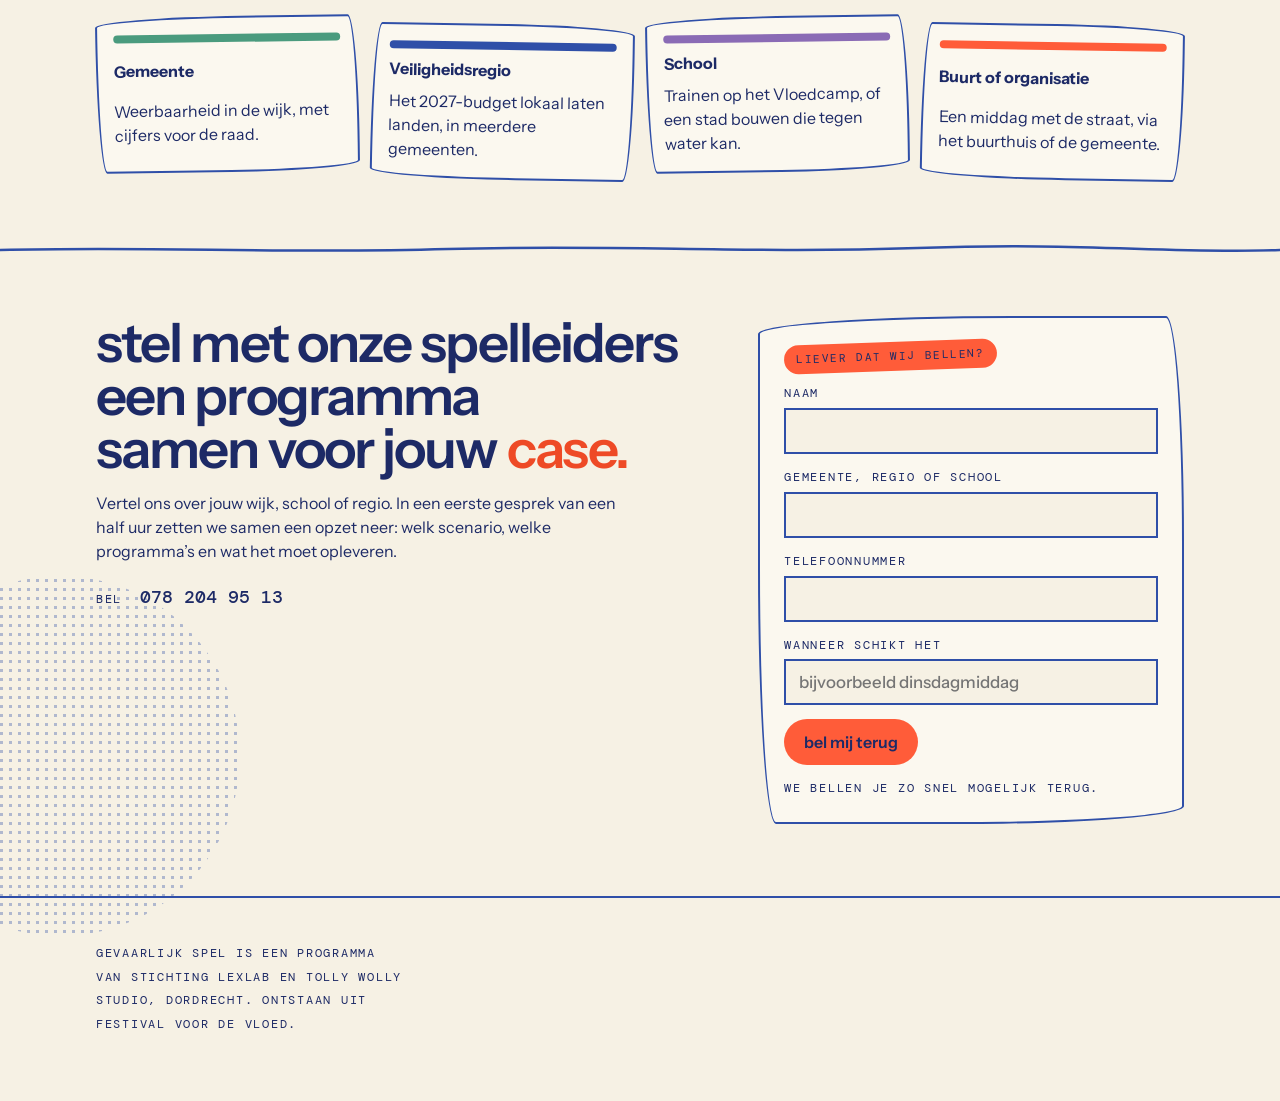
==== commit c239c862: "Samenredzaamheid en noodsteunpunten verwerkt (De Correspondent) - homepage: alinea zelfredzaam is no" ====
--- a/index.html
+++ b/index.html
@@ -1,15 +1,16 @@
 <!doctype html>
 <html lang="nl"><head><meta charset="utf-8"><meta name="viewport" content="width=device-width,initial-scale=1,viewport-fit=cover">
-<title>gevaarlijk spel. · weerbaar door spel</title>
+<title>gevaarlijk spel. · oefenen voor als het misgaat</title>
 <meta name="description" content="Gevaarlijk spel laat buurten, scholen en gemeenten oefenen voor een overstroming, blackout of andere noodsituatie. Programma’s op straat, in de klas en op maat.">
 <link rel="icon" href="favicon.svg" type="image/svg+xml">
-<meta property="og:title" content="gevaarlijk spel. · weerbaar door spel">
+<meta property="og:title" content="gevaarlijk spel. · oefenen voor als het misgaat">
 <meta property="og:description" content="Gevaarlijk spel laat buurten, scholen en gemeenten oefenen voor een overstroming, blackout of andere noodsituatie. Programma’s op straat, in de klas en op maat.">
 <meta property="og:type" content="website">
 <meta property="og:locale" content="nl_NL">
 <meta property="og:image" content="https://www.gevaarlijkspel.nl/img/deel.png">
 <meta name="twitter:card" content="summary_large_image">
-<link rel="stylesheet" href="fonts.css">
+<link rel="preconnect" href="https://fonts.googleapis.com">
+<link rel="stylesheet" href="https://fonts.googleapis.com/css2?family=Instrument+Sans:wght@400;500;600&family=DM+Mono:wght@400;500&display=swap">
 <link rel="stylesheet" href="gs.css">
 <style>
 /* opening: het spel */
@@ -200,7 +201,7 @@
 
 <header class="kop"><div class="wrap">
   <a class="wm" href="index.html">gevaarlijk <span>spel.</span></a>
-  <nav class="mono" aria-label="hoofdmenu"><a href="programmas.html">programma’s</a><a href="cases.html">voorbeelden</a><a href="voor-wie.html">voor wie</a><a href="#contact">contact</a></nav>
+  <nav class="mono" aria-label="hoofdmenu"><a href="programmas.html">programma’s</a><a href="cases.html">cases</a><a href="voor-wie.html">voor wie</a><a href="#contact">contact</a></nav>
 </div></header>
 
 <main>
@@ -270,7 +271,7 @@
       <p style="font-size:1.12rem;margin-top:12px;max-width:52ch">Heb je een noodpakket? Hangt er een evacuatieplan in je meterkast? Wie dat niet heeft, merkt het meteen, en moet het zonder woorden met de buren oplossen.</p>
       <p style="font-size:1.12rem;margin-top:12px;max-width:52ch">De Silent Noodshow is een van de programma’s die wij ontwikkeld hebben om buren spelenderwijs bij elkaar te brengen rondom het thema voorbereiding op noodsituaties.</p>
     </div>
-    <div><img class="foto" src="img/silent-straat.jpg" alt="Buren met koptelefoons op doen midden op straat samen dezelfde beweging"><p class="mono bijschrift">silent noodshow · festival voor de vloed</p></div>
+    <div><img class="foto" src="img/v5-1.jpg" alt="Een rij buren op de stoep doet tegelijk dezelfde beweging na, met koptelefoons op"><p class="mono bijschrift">silent noodshow · festival voor de vloed</p></div>
   </div>
 </div></section>
 
@@ -302,7 +303,7 @@
     <div class="groot-getal" style="margin-top:20px">4<small> edities</small></div>
     <p style="font-size:1.2rem;margin-top:12px"><b>Festival Voor de Vloed</b> in Dordrecht, waar deze programma’s zijn ontstaan en getest.</p>
         <p style="margin-top:16px">Het festival is een initiatief van Stichting Lexlab, samen met gemeente Dordrecht en Waterschap Hollandse Delta. Voor Veiligheidsregio Zuid-Holland Zuid bouwden we het waterscenario van de Risk Factory, en voor GGD Zuid-Holland Zuid een reizende installatie over PFAS.</p>
-    <p style="margin-top:20px"><a class="knop leeg" href="cases.html">bekijk de voorbeelden →</a></p>
+    <p style="margin-top:20px"><a class="knop leeg" href="cases.html">bekijk de cases →</a></p>
   </div>
   <img class="foto" src="img/v5-7.jpg" alt="Zandzakken opgestapeld in een winkelstraat, voorbijgangers lopen erlangs" loading="lazy">
 </div></section>
@@ -349,7 +350,6 @@
     <h2>stel met onze spelleiders een programma samen voor jouw <span class="z">case.</span></h2>
     <p style="margin-top:16px;max-width:50ch">Vertel ons over jouw wijk, school of regio. In een eerste gesprek van een half uur zetten we samen een opzet neer: welk scenario, welke programma’s en wat het moet opleveren.</p>
     <dl class="bereik">
-      <dt class="mono">mail</dt><dd><a href="mailto:info@gevaarlijkspel.nl">info@gevaarlijkspel.nl</a></dd>
       <dt class="mono">bel</dt><dd>078 204 95 13</dd>
     </dl>
   </div>
@@ -366,27 +366,12 @@
 </div></section>
 
 <footer class="voet"><div class="wrap">
-  <p class="slogan">weerbaar door <span>spel.</span></p>
   <p class="mono" style="line-height:1.9">gevaarlijk spel is een programma van Stichting Lexlab en Tolly Wolly Studio, Dordrecht. Ontstaan uit Festival Voor de Vloed.</p>
-  <nav class="voetlinks mono" aria-label="verwante sites">
-    <span>ook van ons</span>
-    <a href="https://www.tollywollystudio.nl" rel="noopener">Tolly Wolly Studio →</a>
-    <a href="https://www.lexlab.nl" rel="noopener">Lexlab →</a>
-    <a href="https://festivalvoordevloed.nl" rel="noopener">Festival Voor de Vloed →</a>
-    <a href="https://www.dereddersvandordt.nl" rel="noopener">De Redders van Dordt →</a>
-  </nav>
-  <div class="voetlinks mono">
-    <span>contact</span>
-    <a href="mailto:info@gevaarlijkspel.nl">info@gevaarlijkspel.nl</a>
-    <a href="tel:+31782049513">078 204 95 13</a>
-    <a href="privacy.html">privacy</a>
-  </div>
 </div></footer>
 
 
 <script src="figuren.js"></script>
 <script src="gs.js"></script>
-<script src="stats.js" defer></script>
 <script>
 (function(){
   document.getElementById('proglijst').innerHTML=GS.P.map(function(p){return GS.kaart(p,true);}).join('');
@@ -407,7 +392,7 @@
     tk.disabled=true;tm.textContent='versturen…';
     fetch('terugbel.php',{method:'POST',body:new FormData(tf)}).then(function(r){return r.ok?r.json():Promise.reject();}).then(function(d){
       if(d&&d.ok){tf.reset();tm.textContent='gelukt. we bellen je zo snel mogelijk terug.';}else{return Promise.reject();}
-    }).catch(function(){tm.textContent='versturen lukte niet. bel 078 204 95 13 of mail info@gevaarlijkspel.nl.';}).then(function(){tk.disabled=false;});
+    }).catch(function(){tm.textContent='versturen lukte niet. bel ons op 078 204 95 13.';}).then(function(){tk.disabled=false;});
   });
 
   // de toets
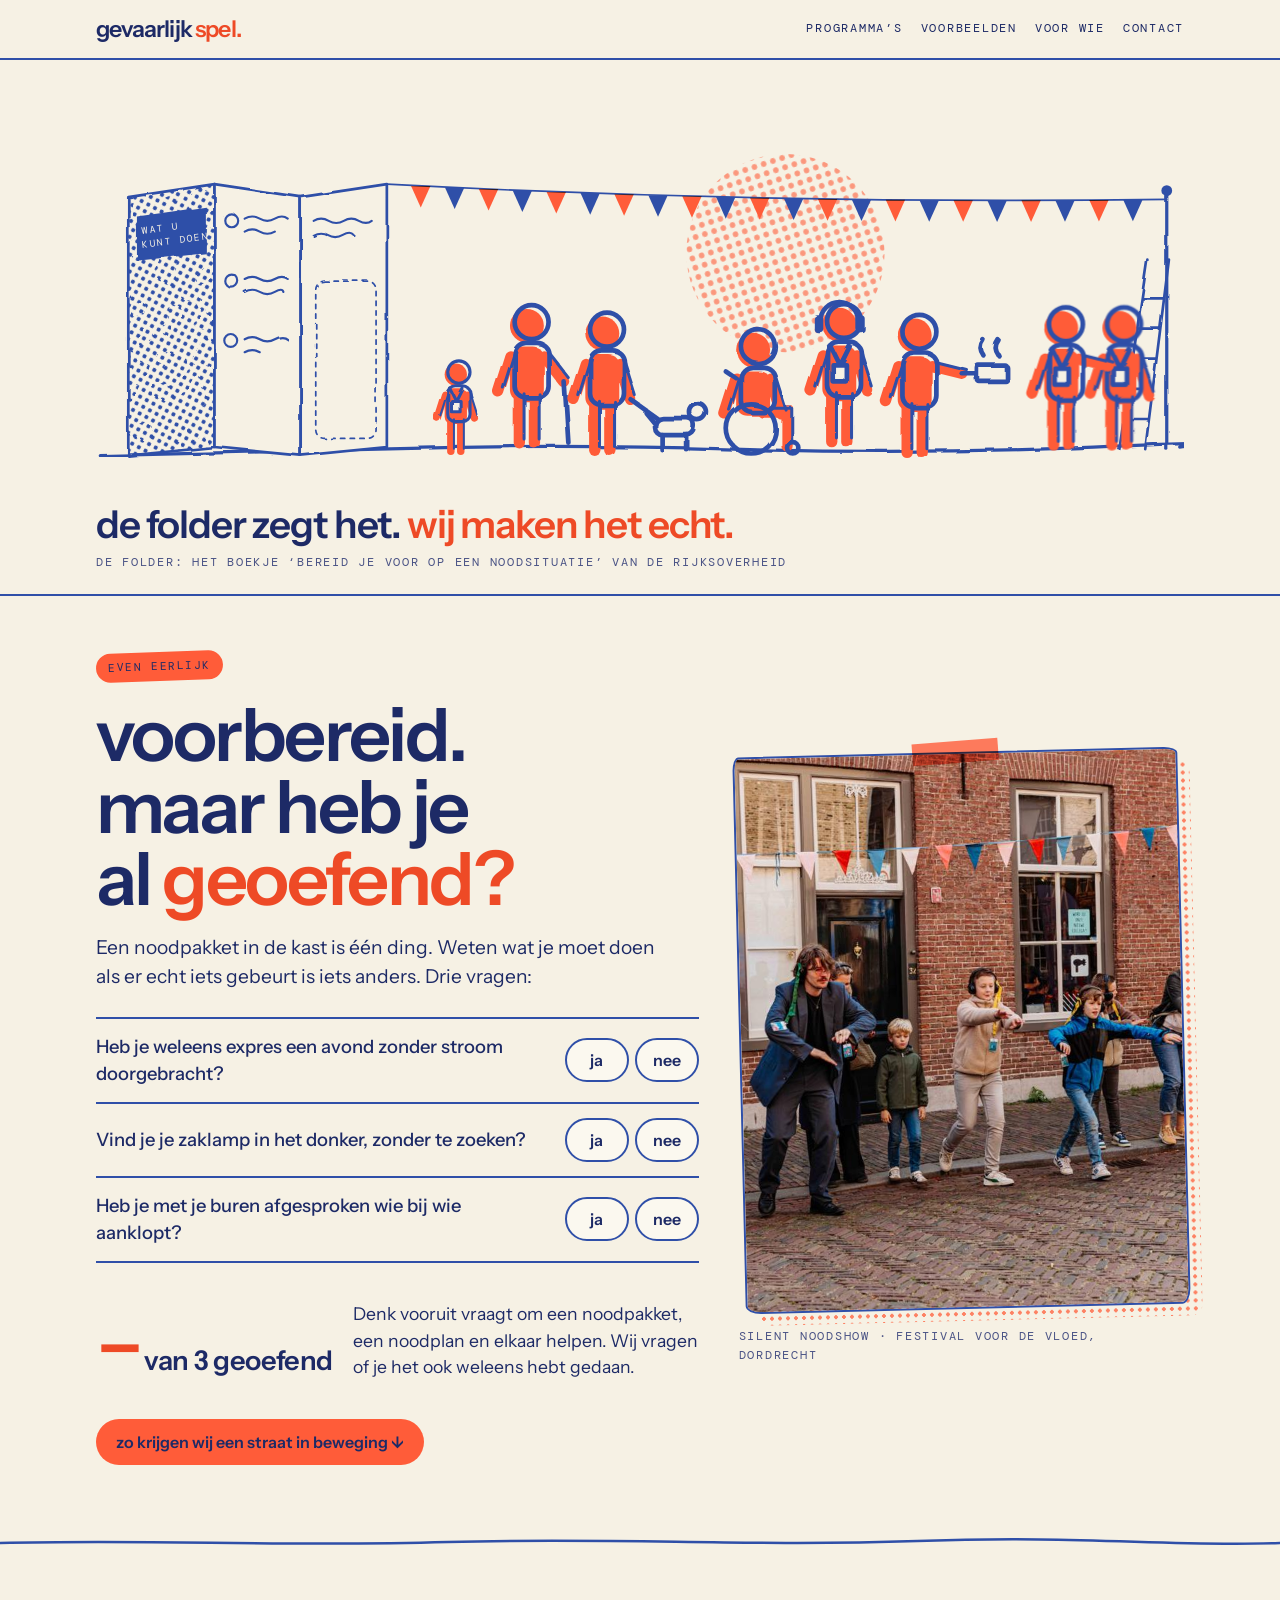
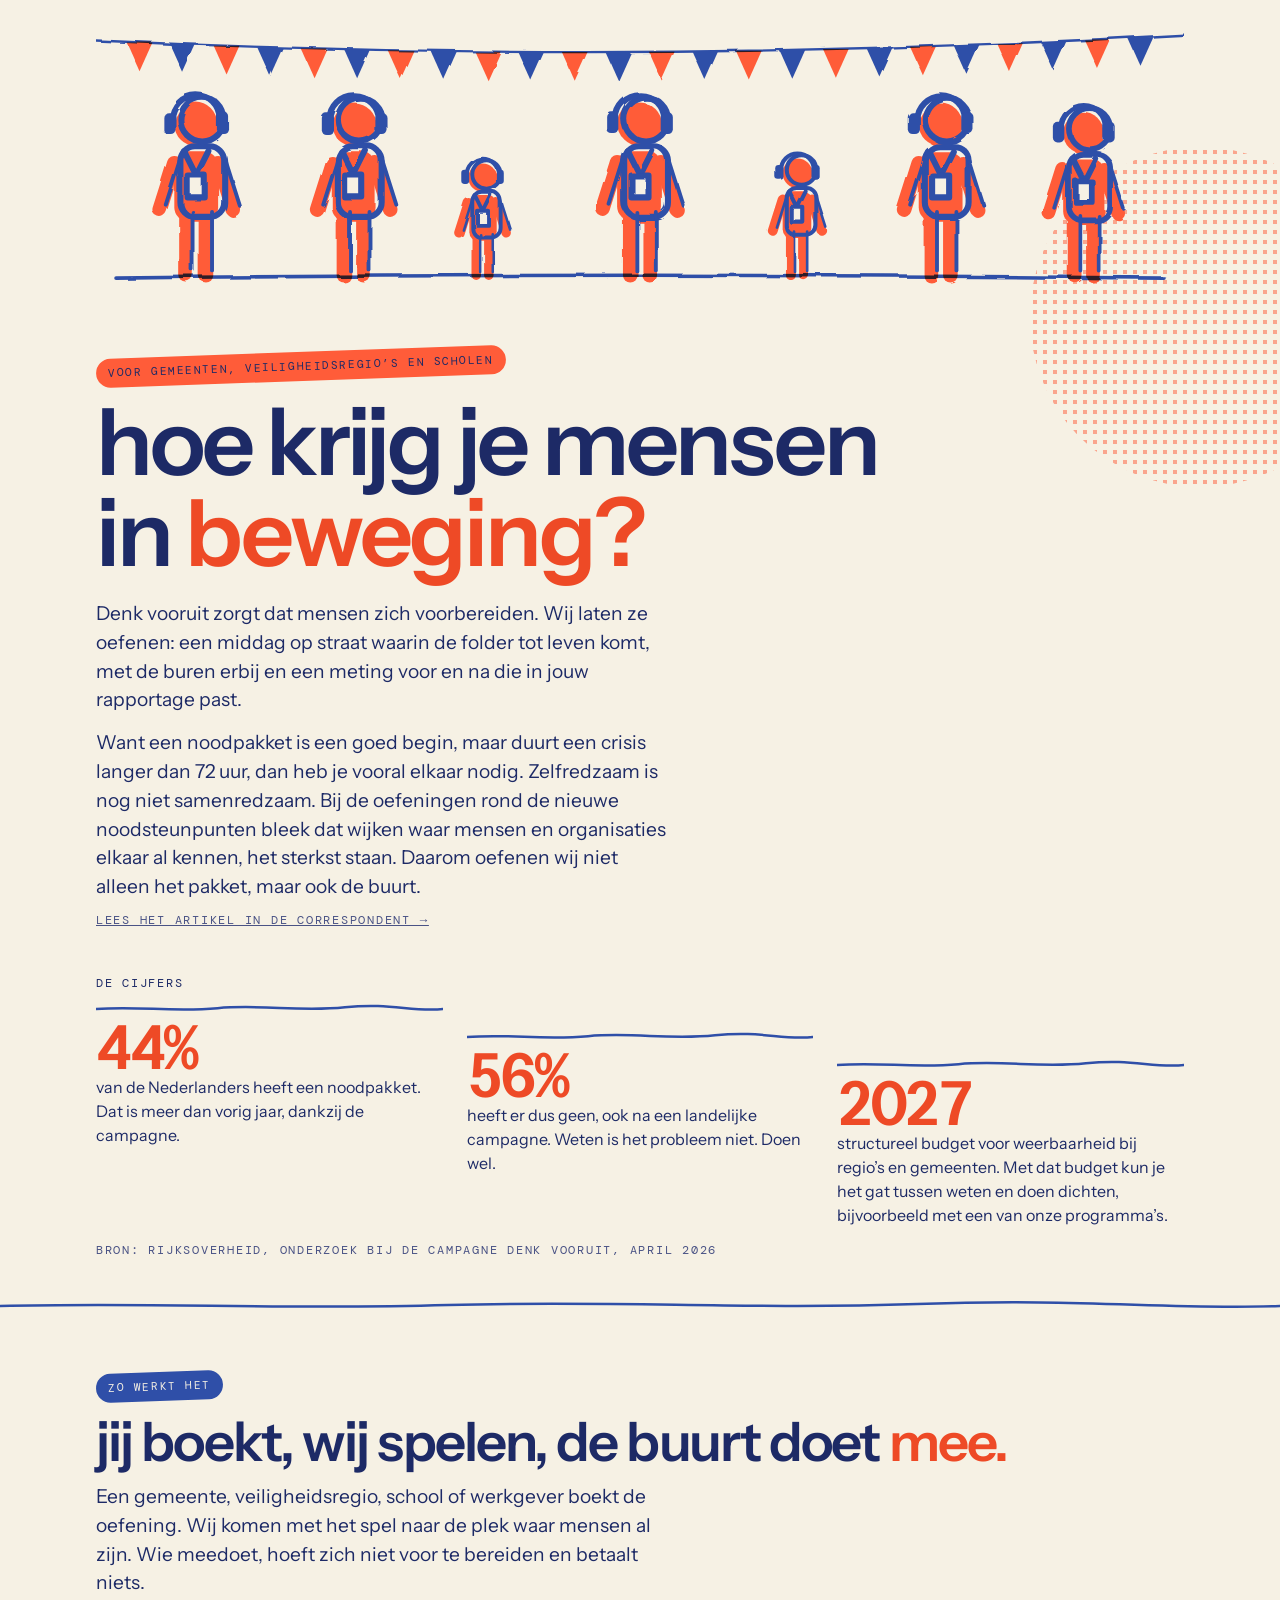
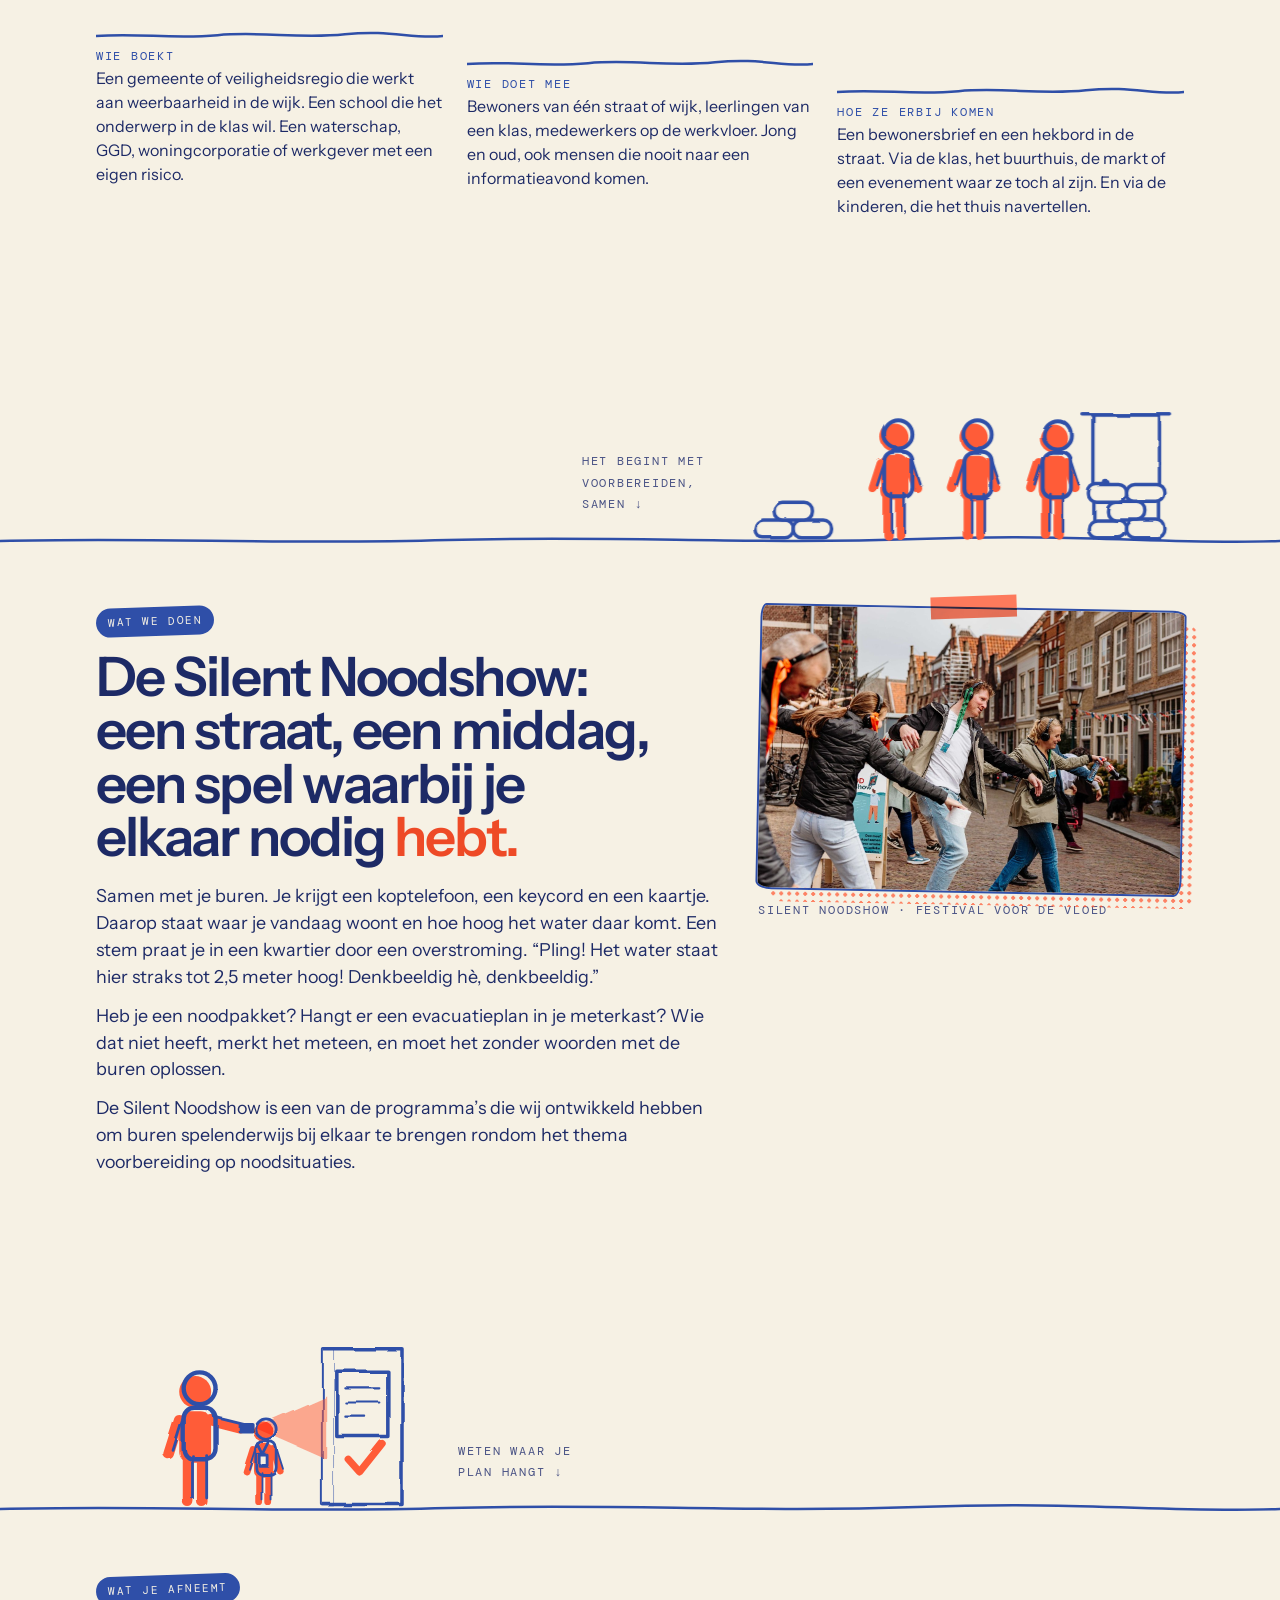
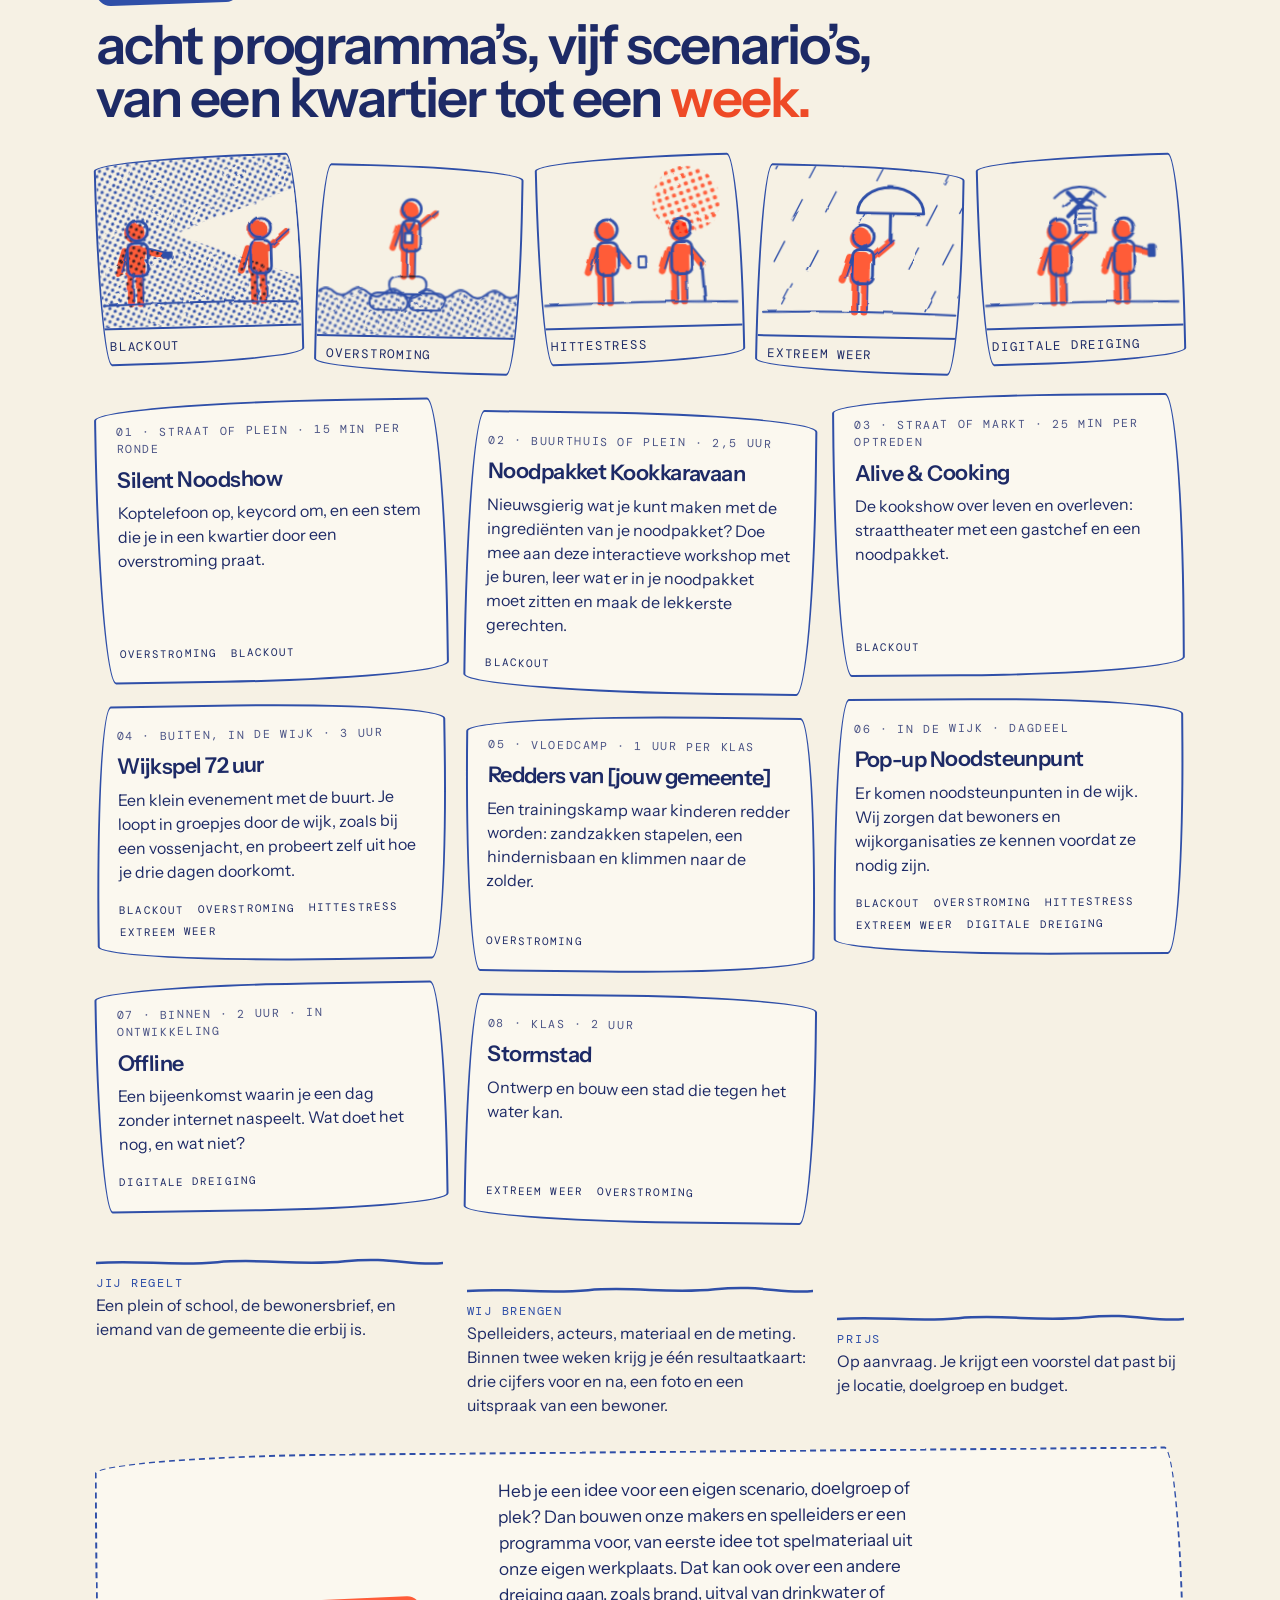
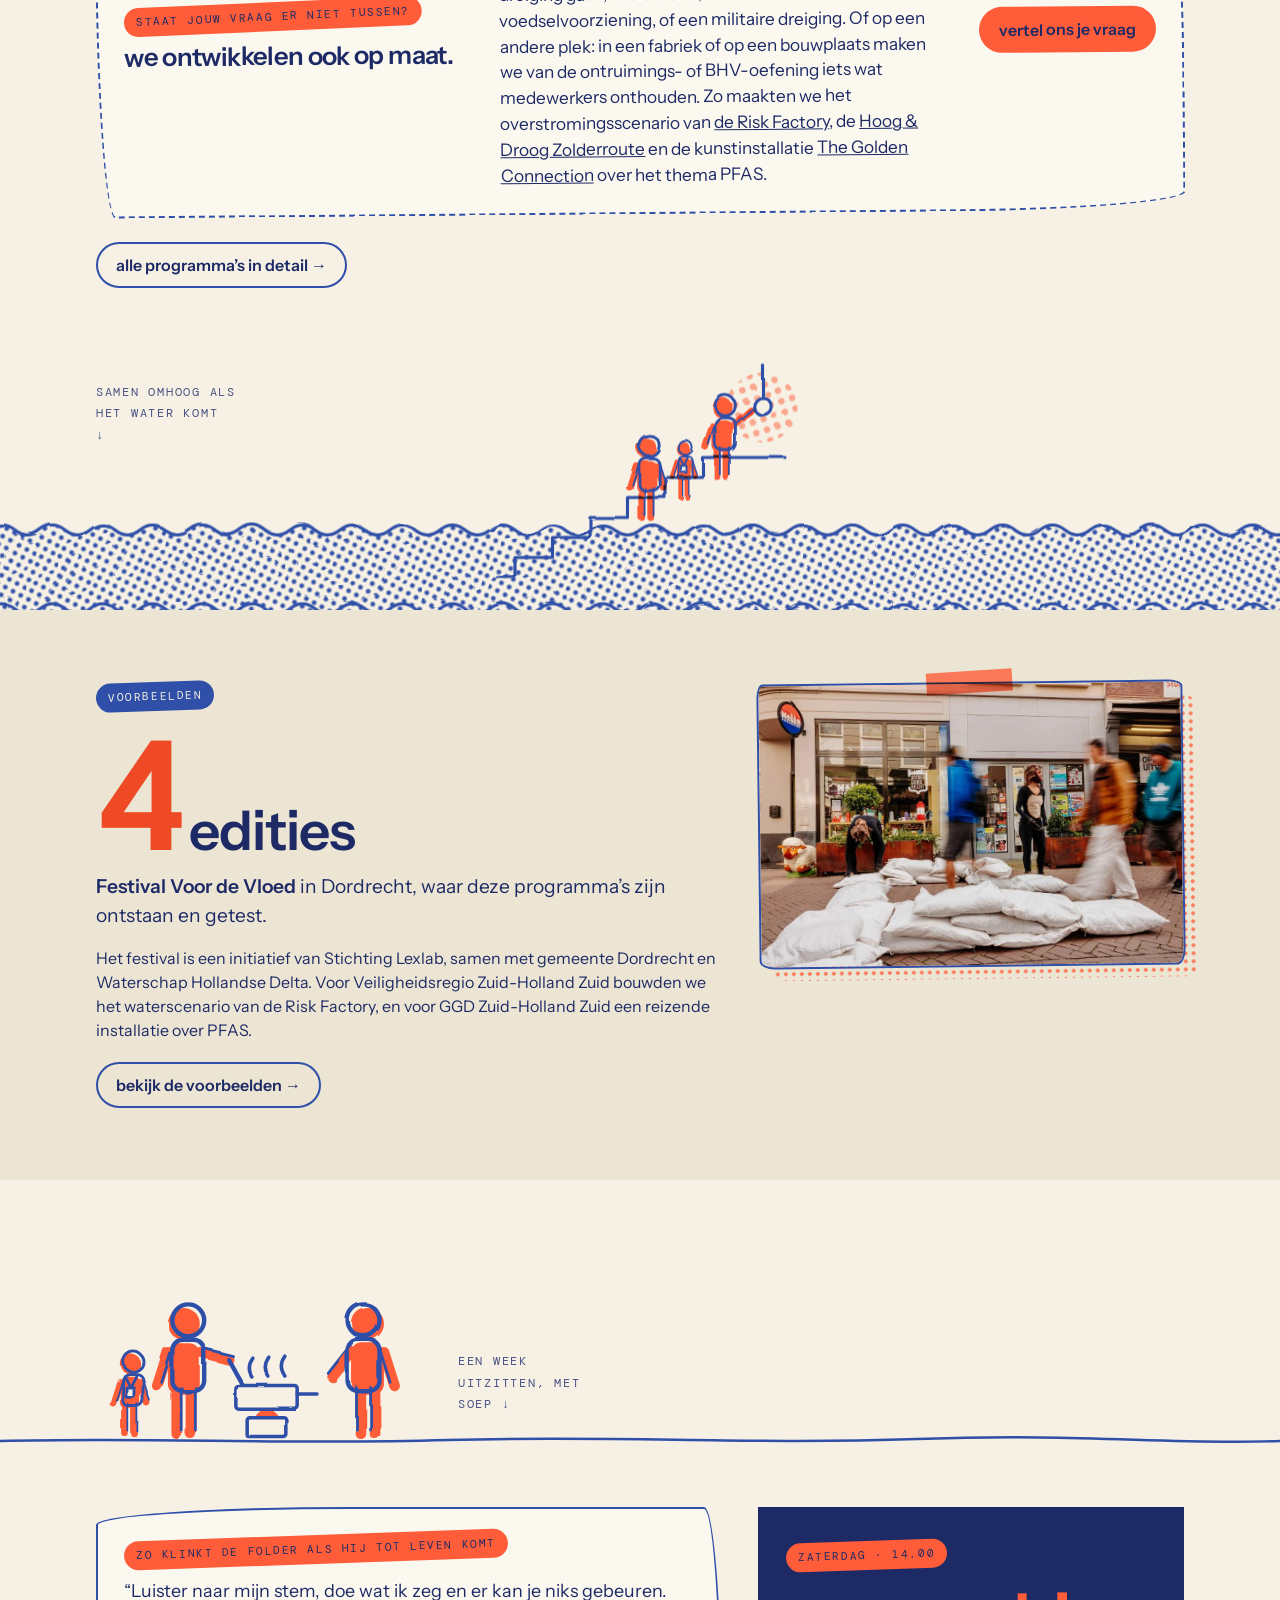
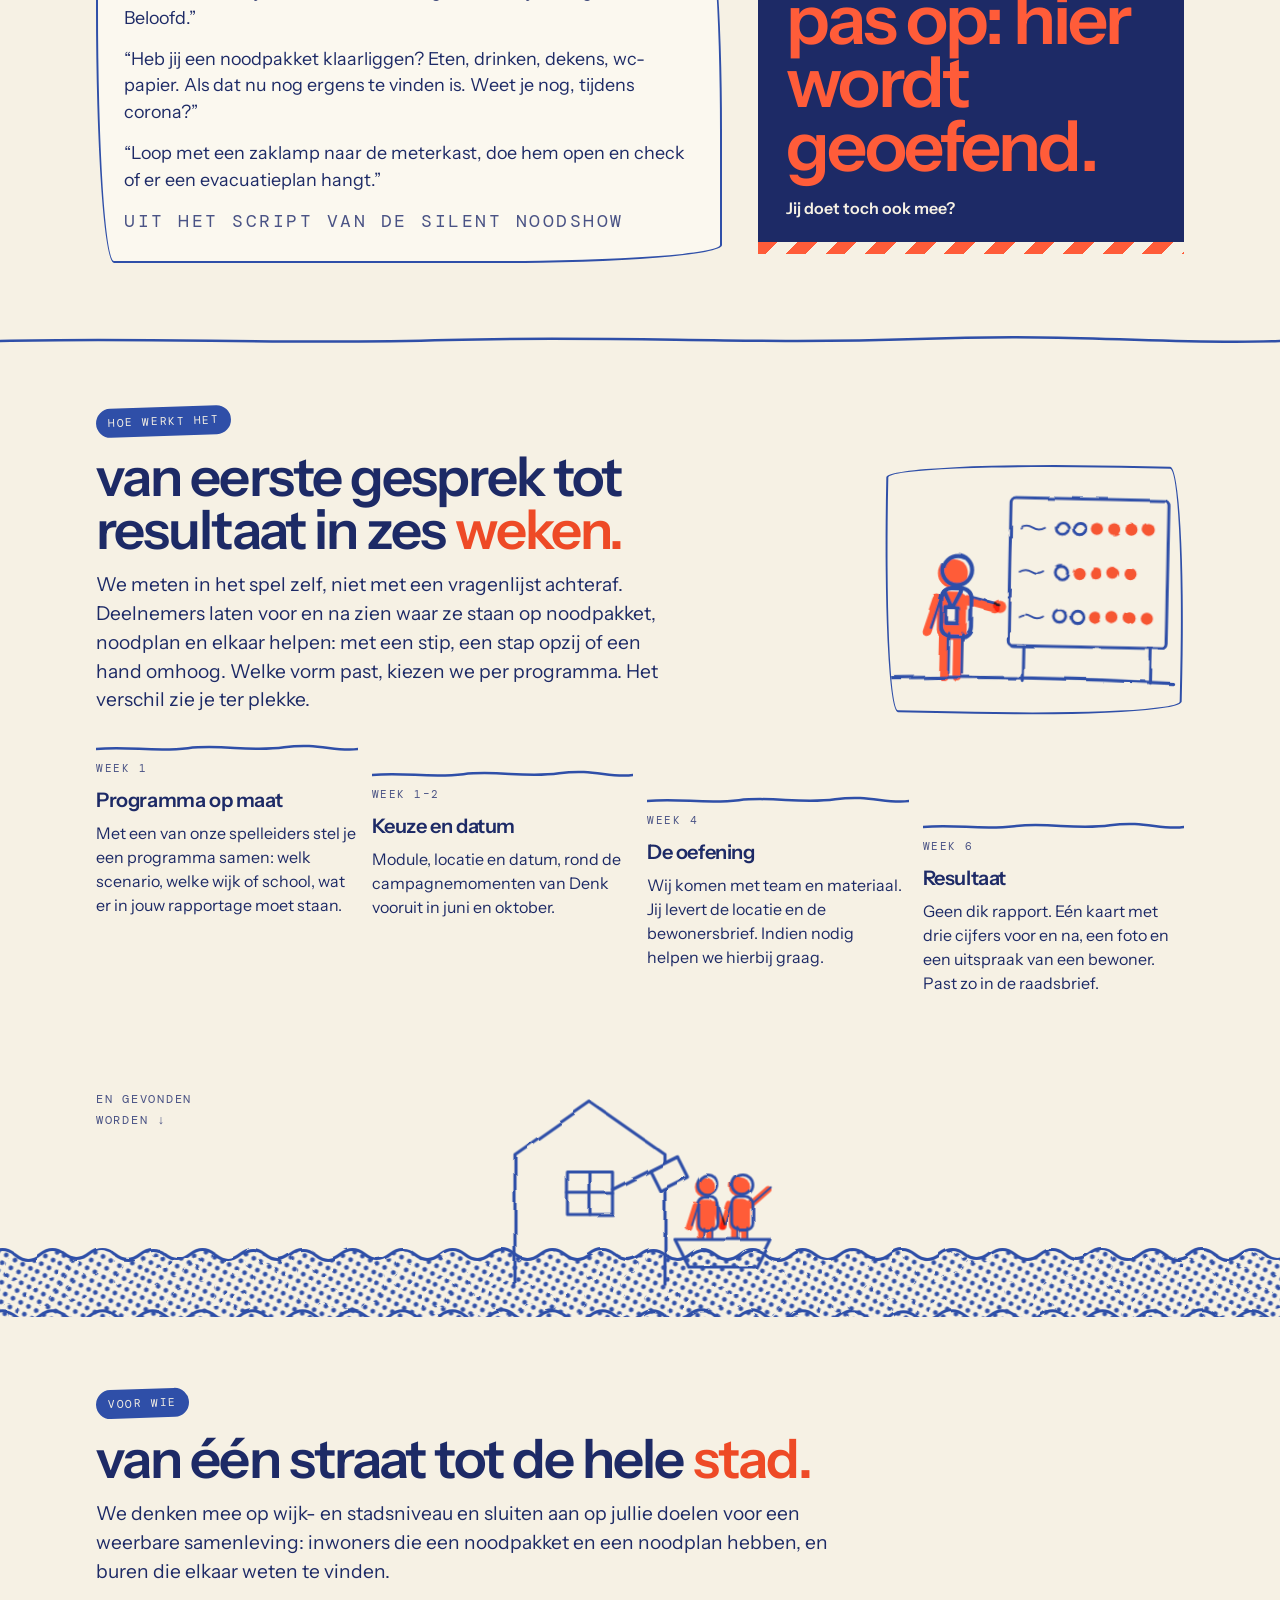
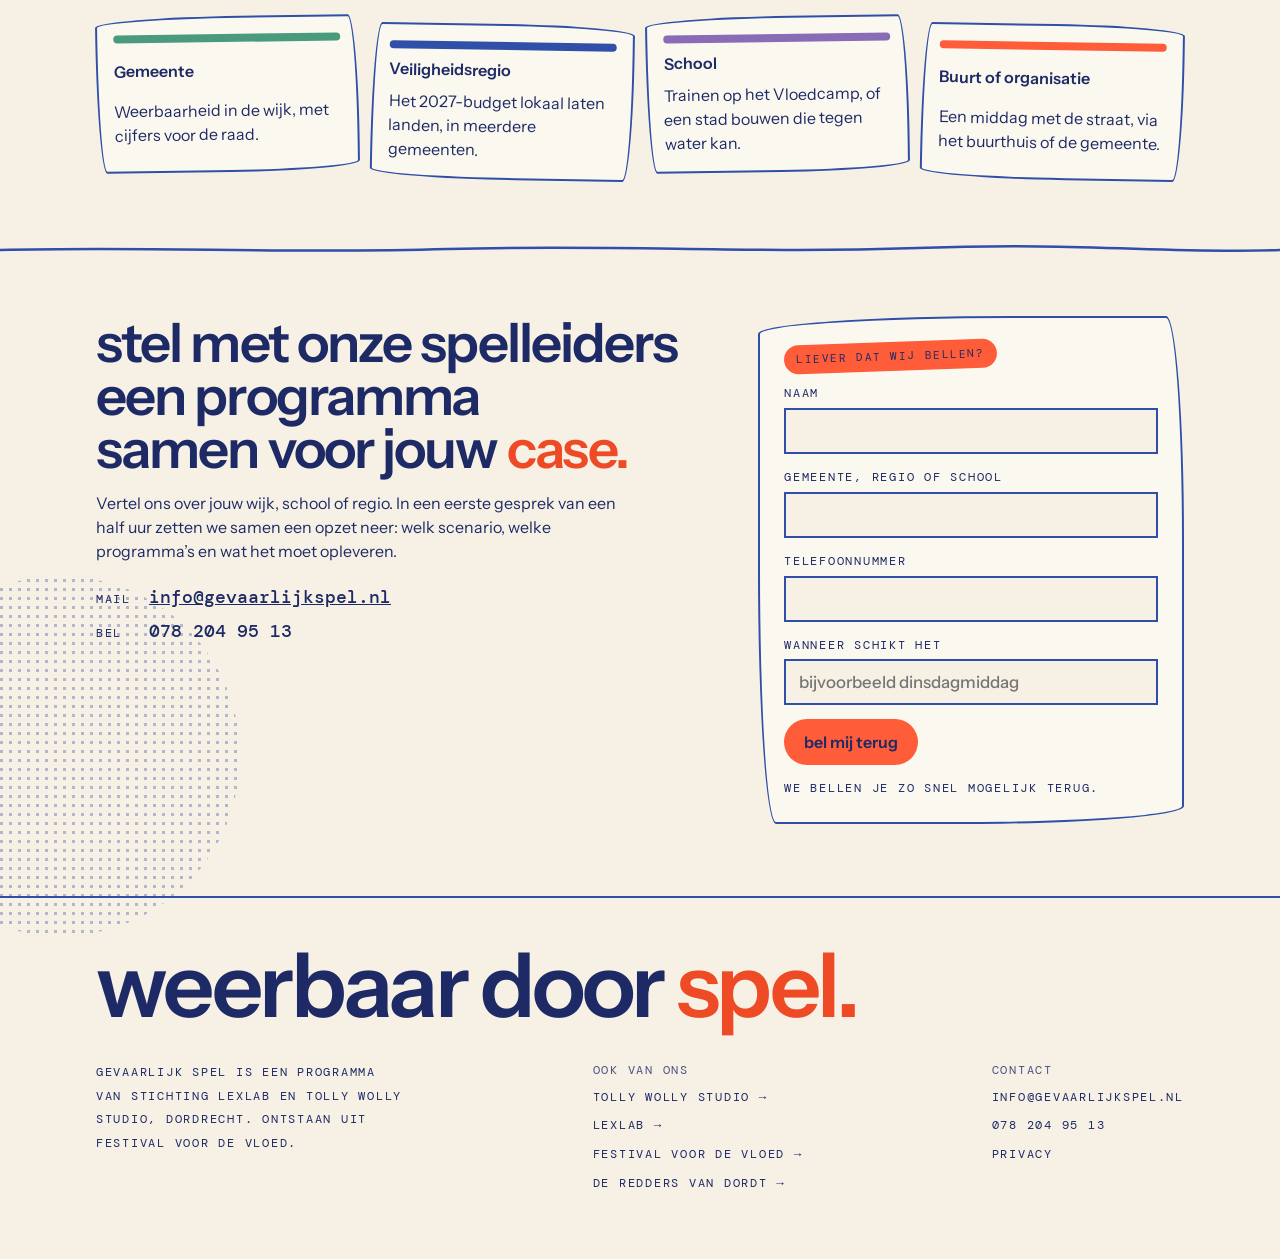
==== commit 36d83258: "Vindbaarheid: programma's als HTML, structured data, FAQ, robots, sitemap, llms.txt - programma's wo" ====
--- a/index.html
+++ b/index.html
@@ -1,16 +1,17 @@
 <!doctype html>
 <html lang="nl"><head><meta charset="utf-8"><meta name="viewport" content="width=device-width,initial-scale=1,viewport-fit=cover">
-<title>gevaarlijk spel. · oefenen voor als het misgaat</title>
-<meta name="description" content="Gevaarlijk spel laat buurten, scholen en gemeenten oefenen voor een overstroming, blackout of andere noodsituatie. Programma’s op straat, in de klas en op maat.">
+<title>Gevaarlijk spel · weerbaar door spel · crisisoefeningen voor buurt, school en gemeente</title>
+<meta name="description" content="Oefenen voor een noodsituatie, samen met de buren. Gevaarlijk spel speelt crisisoefeningen op straat, in de wijk en in de klas: overstroming, stroomuitval, hitte, extreem weer en uitval van internet. Voor gemeenten, veiligheidsregio’s, scholen en organisaties.">
 <link rel="icon" href="favicon.svg" type="image/svg+xml">
-<meta property="og:title" content="gevaarlijk spel. · oefenen voor als het misgaat">
-<meta property="og:description" content="Gevaarlijk spel laat buurten, scholen en gemeenten oefenen voor een overstroming, blackout of andere noodsituatie. Programma’s op straat, in de klas en op maat.">
+<link rel="canonical" href="https://www.gevaarlijkspel.nl/">
+<meta property="og:url" content="https://www.gevaarlijkspel.nl/">
+<meta property="og:title" content="Gevaarlijk spel · weerbaar door spel · crisisoefeningen voor buurt, school en gemeente">
+<meta property="og:description" content="Oefenen voor een noodsituatie, samen met de buren. Gevaarlijk spel speelt crisisoefeningen op straat, in de wijk en in de klas: overstroming, stroomuitval, hitte, extreem weer en uitval van internet. Voor gemeenten, veiligheidsregio’s, scholen en organisaties.">
 <meta property="og:type" content="website">
 <meta property="og:locale" content="nl_NL">
 <meta property="og:image" content="https://www.gevaarlijkspel.nl/img/deel.png">
 <meta name="twitter:card" content="summary_large_image">
-<link rel="preconnect" href="https://fonts.googleapis.com">
-<link rel="stylesheet" href="https://fonts.googleapis.com/css2?family=Instrument+Sans:wght@400;500;600&family=DM+Mono:wght@400;500&display=swap">
+<link rel="stylesheet" href="fonts.css">
 <link rel="stylesheet" href="gs.css">
 <style>
 /* opening: het spel */
@@ -197,11 +198,12 @@
 @keyframes stap2{0%,30%,100%{transform:rotate(0)}3%,9%,15%,21%,27%{transform:rotate(-22deg)}6%,12%,18%,24%{transform:rotate(22deg)}}
 @keyframes zwaai{0%,36%,62%,100%{transform:rotate(0)}40%,48%,56%{transform:rotate(-150deg)}44%,52%{transform:rotate(-115deg)}}
 </style>
+<script type="application/ld+json">{"@context": "https://schema.org", "@type": "Organization", "@id": "https://www.gevaarlijkspel.nl/#org", "name": "Gevaarlijk spel", "url": "https://www.gevaarlijkspel.nl/", "logo": "https://www.gevaarlijkspel.nl/favicon.svg", "image": "https://www.gevaarlijkspel.nl/img/deel.png", "description": "Gevaarlijk spel maakt crisisoefeningen als spel: buurten, scholen en organisaties oefenen samen voor een overstroming, stroomuitval, hitte, extreem weer of uitval van internet. Een programma van Stichting Lexlab en Tolly Wolly Studio uit Dordrecht, ontstaan uit Festival Voor de Vloed.", "telephone": "+31782049513", "address": {"@type": "PostalAddress", "addressLocality": "Dordrecht", "addressCountry": "NL"}, "parentOrganization": [{"@type": "Organization", "name": "Stichting Lexlab", "url": "https://www.lexlab.nl/"}, {"@type": "Organization", "name": "Tolly Wolly Studio", "url": "https://www.tollywollystudio.nl/"}], "knowsAbout": ["crisisoefening", "weerbaarheid", "samenredzaamheid", "zelfredzaamheid", "noodpakket", "noodsteunpunt", "overstroming", "stroomuitval", "hittestress", "extreem weer", "digitale uitval", "waterveiligheid", "risicovol spelen", "BHV-oefening"]}</script>
 </head><body>
 
 <header class="kop"><div class="wrap">
   <a class="wm" href="index.html">gevaarlijk <span>spel.</span></a>
-  <nav class="mono" aria-label="hoofdmenu"><a href="programmas.html">programma’s</a><a href="cases.html">cases</a><a href="voor-wie.html">voor wie</a><a href="#contact">contact</a></nav>
+  <nav class="mono" aria-label="hoofdmenu"><a href="programmas.html">programma’s</a><a href="cases.html">voorbeelden</a><a href="voor-wie.html">voor wie</a><a href="#contact">contact</a></nav>
 </div></header>
 
 <main>
@@ -271,7 +273,7 @@
       <p style="font-size:1.12rem;margin-top:12px;max-width:52ch">Heb je een noodpakket? Hangt er een evacuatieplan in je meterkast? Wie dat niet heeft, merkt het meteen, en moet het zonder woorden met de buren oplossen.</p>
       <p style="font-size:1.12rem;margin-top:12px;max-width:52ch">De Silent Noodshow is een van de programma’s die wij ontwikkeld hebben om buren spelenderwijs bij elkaar te brengen rondom het thema voorbereiding op noodsituaties.</p>
     </div>
-    <div><img class="foto" src="img/v5-1.jpg" alt="Een rij buren op de stoep doet tegelijk dezelfde beweging na, met koptelefoons op"><p class="mono bijschrift">silent noodshow · festival voor de vloed</p></div>
+    <div><img class="foto" src="img/silent-straat.jpg" alt="Buren met koptelefoons op doen midden op straat samen dezelfde beweging"><p class="mono bijschrift">silent noodshow · festival voor de vloed</p></div>
   </div>
 </div></section>
 
@@ -282,7 +284,7 @@
     <h2>acht programma’s, vijf scenario’s, van een kwartier tot een <span class="z">week.</span></h2>
     </div>
   <div class="scenrij" id="scenrij" style="margin-bottom:30px"></div>
-  <div class="prog" id="proglijst"></div>
+  <div class="prog" id="proglijst"><!--prerender:kaarten--><a class="pk" href="programmas.html#silent-noodshow" data-scen="water stroom" data-voor="gemeente regio buurt"><span class="nr">01 · straat of plein · 15 min per ronde</span><span class="t">Silent Noodshow</span><span>Koptelefoon op, keycord om, en een stem die je in een kwartier door een overstroming praat.</span><span class="scens"><span class="scen water"><i aria-hidden="true"></i>overstroming</span><span class="scen stroom"><i aria-hidden="true"></i>blackout</span></span></a><a class="pk" href="programmas.html#kookkaravaan" data-scen="stroom" data-voor="gemeente buurt"><span class="nr">02 · buurthuis of plein · 2,5 uur</span><span class="t">Noodpakket Kookkaravaan</span><span>Nieuwsgierig wat je kunt maken met de ingrediënten van je noodpakket? Doe mee aan deze interactieve workshop met je buren, leer wat er in je noodpakket moet zitten en maak de lekkerste gerechten.</span><span class="scens"><span class="scen stroom"><i aria-hidden="true"></i>blackout</span></span></a><a class="pk" href="programmas.html#alive-and-cooking" data-scen="stroom" data-voor="gemeente buurt"><span class="nr">03 · straat of markt · 25 min per optreden</span><span class="t">Alive &amp; Cooking</span><span>De kookshow over leven en overleven: straattheater met een gastchef en een noodpakket.</span><span class="scens"><span class="scen stroom"><i aria-hidden="true"></i>blackout</span></span></a><a class="pk" href="programmas.html#wijkspel-72-uur" data-scen="stroom water hitte weer" data-voor="gemeente regio buurt"><span class="nr">04 · buiten, in de wijk · 3 uur</span><span class="t">Wijkspel 72 uur</span><span>Een klein evenement met de buurt. Je loopt in groepjes door de wijk, zoals bij een vossenjacht, en probeert zelf uit hoe je drie dagen doorkomt.</span><span class="scens"><span class="scen stroom"><i aria-hidden="true"></i>blackout</span><span class="scen water"><i aria-hidden="true"></i>overstroming</span><span class="scen hitte"><i aria-hidden="true"></i>hittestress</span><span class="scen weer"><i aria-hidden="true"></i>extreem weer</span></span></a><a class="pk" href="programmas.html#redders" data-scen="water" data-voor="school gemeente"><span class="nr">05 · vloedcamp · 1 uur per klas</span><span class="t">Redders van [jouw gemeente]</span><span>Een trainingskamp waar kinderen redder worden: zandzakken stapelen, een hindernisbaan en klimmen naar de zolder.</span><span class="scens"><span class="scen water"><i aria-hidden="true"></i>overstroming</span></span></a><a class="pk" href="programmas.html#oefening-met-publiek" data-scen="stroom water hitte weer digitaal" data-voor="gemeente regio buurt"><span class="nr">06 · in de wijk · dagdeel</span><span class="t">Pop-up Noodsteunpunt</span><span>Er komen noodsteunpunten in de wijk. Wij zorgen dat bewoners en wijkorganisaties ze kennen voordat ze nodig zijn.</span><span class="scens"><span class="scen stroom"><i aria-hidden="true"></i>blackout</span><span class="scen water"><i aria-hidden="true"></i>overstroming</span><span class="scen hitte"><i aria-hidden="true"></i>hittestress</span><span class="scen weer"><i aria-hidden="true"></i>extreem weer</span><span class="scen digitaal"><i aria-hidden="true"></i>digitale dreiging</span></span></a><a class="pk" href="programmas.html#offline" data-scen="digitaal" data-voor="gemeente buurt school"><span class="nr">07 · binnen · 2 uur · in ontwikkeling</span><span class="t">Offline</span><span>Een bijeenkomst waarin je een dag zonder internet naspeelt. Wat doet het nog, en wat niet?</span><span class="scens"><span class="scen digitaal"><i aria-hidden="true"></i>digitale dreiging</span></span></a><a class="pk" href="programmas.html#stormstad" data-scen="weer water" data-voor="school gemeente"><span class="nr">08 · klas · 2 uur</span><span class="t">Stormstad</span><span>Ontwerp en bouw een stad die tegen het water kan.</span><span class="scens"><span class="scen weer"><i aria-hidden="true"></i>extreem weer</span><span class="scen water"><i aria-hidden="true"></i>overstroming</span></span></a><!--/prerender--></div>
   <div class="afspraak">
     <div><p class="mono z">jij regelt</p><p>Een plein of school, de bewonersbrief, en iemand van de gemeente die erbij is.</p></div>
     <div><p class="mono z">wij brengen</p><p>Spelleiders, acteurs, materiaal en de meting. Binnen twee weken krijg je één resultaatkaart: drie cijfers voor en na, een foto en een uitspraak van een bewoner.</p></div>
@@ -303,7 +305,7 @@
     <div class="groot-getal" style="margin-top:20px">4<small> edities</small></div>
     <p style="font-size:1.2rem;margin-top:12px"><b>Festival Voor de Vloed</b> in Dordrecht, waar deze programma’s zijn ontstaan en getest.</p>
         <p style="margin-top:16px">Het festival is een initiatief van Stichting Lexlab, samen met gemeente Dordrecht en Waterschap Hollandse Delta. Voor Veiligheidsregio Zuid-Holland Zuid bouwden we het waterscenario van de Risk Factory, en voor GGD Zuid-Holland Zuid een reizende installatie over PFAS.</p>
-    <p style="margin-top:20px"><a class="knop leeg" href="cases.html">bekijk de cases →</a></p>
+    <p style="margin-top:20px"><a class="knop leeg" href="cases.html">bekijk de voorbeelden →</a></p>
   </div>
   <img class="foto" src="img/v5-7.jpg" alt="Zandzakken opgestapeld in een winkelstraat, voorbijgangers lopen erlangs" loading="lazy">
 </div></section>
@@ -350,6 +352,7 @@
     <h2>stel met onze spelleiders een programma samen voor jouw <span class="z">case.</span></h2>
     <p style="margin-top:16px;max-width:50ch">Vertel ons over jouw wijk, school of regio. In een eerste gesprek van een half uur zetten we samen een opzet neer: welk scenario, welke programma’s en wat het moet opleveren.</p>
     <dl class="bereik">
+      <dt class="mono">mail</dt><dd><a href="mailto:info@gevaarlijkspel.nl">info@gevaarlijkspel.nl</a></dd>
       <dt class="mono">bel</dt><dd>078 204 95 13</dd>
     </dl>
   </div>
@@ -366,15 +369,30 @@
 </div></section>
 
 <footer class="voet"><div class="wrap">
+  <p class="slogan">weerbaar door <span>spel.</span></p>
   <p class="mono" style="line-height:1.9">gevaarlijk spel is een programma van Stichting Lexlab en Tolly Wolly Studio, Dordrecht. Ontstaan uit Festival Voor de Vloed.</p>
+  <nav class="voetlinks mono" aria-label="verwante sites">
+    <span>ook van ons</span>
+    <a href="https://www.tollywollystudio.nl" rel="noopener">Tolly Wolly Studio →</a>
+    <a href="https://www.lexlab.nl" rel="noopener">Lexlab →</a>
+    <a href="https://festivalvoordevloed.nl" rel="noopener">Festival Voor de Vloed →</a>
+    <a href="https://www.dereddersvandordt.nl" rel="noopener">De Redders van Dordt →</a>
+  </nav>
+  <div class="voetlinks mono">
+    <span>contact</span>
+    <a href="mailto:info@gevaarlijkspel.nl">info@gevaarlijkspel.nl</a>
+    <a href="tel:+31782049513">078 204 95 13</a>
+    <a href="privacy.html">privacy</a>
+  </div>
 </div></footer>
 
 
 <script src="figuren.js"></script>
 <script src="gs.js"></script>
+<script src="stats.js" defer></script>
 <script>
 (function(){
-  document.getElementById('proglijst').innerHTML=GS.P.map(function(p){return GS.kaart(p,true);}).join('');
+  var pl=document.getElementById('proglijst');if(!pl.querySelector('.pk'))pl.innerHTML=GS.kaartLijst();
   GS.brekers();
   GS.scenrij(document.getElementById('scenrij'),false,true);
   var mb=document.getElementById('metingbeeld');if(mb)mb.innerHTML=GSF.scene('meting');
@@ -392,7 +410,7 @@
     tk.disabled=true;tm.textContent='versturen…';
     fetch('terugbel.php',{method:'POST',body:new FormData(tf)}).then(function(r){return r.ok?r.json():Promise.reject();}).then(function(d){
       if(d&&d.ok){tf.reset();tm.textContent='gelukt. we bellen je zo snel mogelijk terug.';}else{return Promise.reject();}
-    }).catch(function(){tm.textContent='versturen lukte niet. bel ons op 078 204 95 13.';}).then(function(){tk.disabled=false;});
+    }).catch(function(){tm.textContent='versturen lukte niet. bel 078 204 95 13 of mail info@gevaarlijkspel.nl.';}).then(function(){tk.disabled=false;});
   });
 
   // de toets
--- a/fonts.css
+++ b/fonts.css
@@ -0,0 +1,87 @@
+/* Instrument Sans en DM Mono (SIL Open Font License), zelf gehost: geen verzoek naar Google bij elk bezoek */
+@font-face {
+  font-family: 'DM Mono';
+  font-style: normal;
+  font-weight: 400;
+  font-display: swap;
+  src: url(fonts/dm-mono-400-latin-ext.woff2) format('woff2');
+  unicode-range: U+0100-02BA, U+02BD-02C5, U+02C7-02CC, U+02CE-02D7, U+02DD-02FF, U+0304, U+0308, U+0329, U+1D00-1DBF, U+1E00-1E9F, U+1EF2-1EFF, U+2020, U+20A0-20AB, U+20AD-20C4, U+2113, U+2C60-2C7F, U+A720-A7FF;
+}
+@font-face {
+  font-family: 'DM Mono';
+  font-style: normal;
+  font-weight: 400;
+  font-display: swap;
+  src: url(fonts/dm-mono-400-latin.woff2) format('woff2');
+  unicode-range: U+0000-00FF, U+0131, U+0152-0153, U+02BB-02BC, U+02C6, U+02DA, U+02DC, U+0304, U+0308, U+0329, U+2000-206F, U+20AC, U+2122, U+2191, U+2193, U+2212, U+2215, U+FEFF, U+FFFD;
+}
+@font-face {
+  font-family: 'DM Mono';
+  font-style: normal;
+  font-weight: 500;
+  font-display: swap;
+  src: url(fonts/dm-mono-500-latin-ext.woff2) format('woff2');
+  unicode-range: U+0100-02BA, U+02BD-02C5, U+02C7-02CC, U+02CE-02D7, U+02DD-02FF, U+0304, U+0308, U+0329, U+1D00-1DBF, U+1E00-1E9F, U+1EF2-1EFF, U+2020, U+20A0-20AB, U+20AD-20C4, U+2113, U+2C60-2C7F, U+A720-A7FF;
+}
+@font-face {
+  font-family: 'DM Mono';
+  font-style: normal;
+  font-weight: 500;
+  font-display: swap;
+  src: url(fonts/dm-mono-500-latin.woff2) format('woff2');
+  unicode-range: U+0000-00FF, U+0131, U+0152-0153, U+02BB-02BC, U+02C6, U+02DA, U+02DC, U+0304, U+0308, U+0329, U+2000-206F, U+20AC, U+2122, U+2191, U+2193, U+2212, U+2215, U+FEFF, U+FFFD;
+}
+@font-face {
+  font-family: 'Instrument Sans';
+  font-style: normal;
+  font-weight: 400;
+  font-stretch: 100%;
+  font-display: swap;
+  src: url(fonts/instrument-sans-400-latin-ext.woff2) format('woff2');
+  unicode-range: U+0100-02BA, U+02BD-02C5, U+02C7-02CC, U+02CE-02D7, U+02DD-02FF, U+0304, U+0308, U+0329, U+1D00-1DBF, U+1E00-1E9F, U+1EF2-1EFF, U+2020, U+20A0-20AB, U+20AD-20C4, U+2113, U+2C60-2C7F, U+A720-A7FF;
+}
+@font-face {
+  font-family: 'Instrument Sans';
+  font-style: normal;
+  font-weight: 400;
+  font-stretch: 100%;
+  font-display: swap;
+  src: url(fonts/instrument-sans-400-latin.woff2) format('woff2');
+  unicode-range: U+0000-00FF, U+0131, U+0152-0153, U+02BB-02BC, U+02C6, U+02DA, U+02DC, U+0304, U+0308, U+0329, U+2000-206F, U+20AC, U+2122, U+2191, U+2193, U+2212, U+2215, U+FEFF, U+FFFD;
+}
+@font-face {
+  font-family: 'Instrument Sans';
+  font-style: normal;
+  font-weight: 500;
+  font-stretch: 100%;
+  font-display: swap;
+  src: url(fonts/instrument-sans-400-latin-ext.woff2) format('woff2');
+  unicode-range: U+0100-02BA, U+02BD-02C5, U+02C7-02CC, U+02CE-02D7, U+02DD-02FF, U+0304, U+0308, U+0329, U+1D00-1DBF, U+1E00-1E9F, U+1EF2-1EFF, U+2020, U+20A0-20AB, U+20AD-20C4, U+2113, U+2C60-2C7F, U+A720-A7FF;
+}
+@font-face {
+  font-family: 'Instrument Sans';
+  font-style: normal;
+  font-weight: 500;
+  font-stretch: 100%;
+  font-display: swap;
+  src: url(fonts/instrument-sans-400-latin.woff2) format('woff2');
+  unicode-range: U+0000-00FF, U+0131, U+0152-0153, U+02BB-02BC, U+02C6, U+02DA, U+02DC, U+0304, U+0308, U+0329, U+2000-206F, U+20AC, U+2122, U+2191, U+2193, U+2212, U+2215, U+FEFF, U+FFFD;
+}
+@font-face {
+  font-family: 'Instrument Sans';
+  font-style: normal;
+  font-weight: 600;
+  font-stretch: 100%;
+  font-display: swap;
+  src: url(fonts/instrument-sans-400-latin-ext.woff2) format('woff2');
+  unicode-range: U+0100-02BA, U+02BD-02C5, U+02C7-02CC, U+02CE-02D7, U+02DD-02FF, U+0304, U+0308, U+0329, U+1D00-1DBF, U+1E00-1E9F, U+1EF2-1EFF, U+2020, U+20A0-20AB, U+20AD-20C4, U+2113, U+2C60-2C7F, U+A720-A7FF;
+}
+@font-face {
+  font-family: 'Instrument Sans';
+  font-style: normal;
+  font-weight: 600;
+  font-stretch: 100%;
+  font-display: swap;
+  src: url(fonts/instrument-sans-400-latin.woff2) format('woff2');
+  unicode-range: U+0000-00FF, U+0131, U+0152-0153, U+02BB-02BC, U+02C6, U+02DA, U+02DC, U+0304, U+0308, U+0329, U+2000-206F, U+20AC, U+2122, U+2191, U+2193, U+2212, U+2215, U+FEFF, U+FFFD;
+}
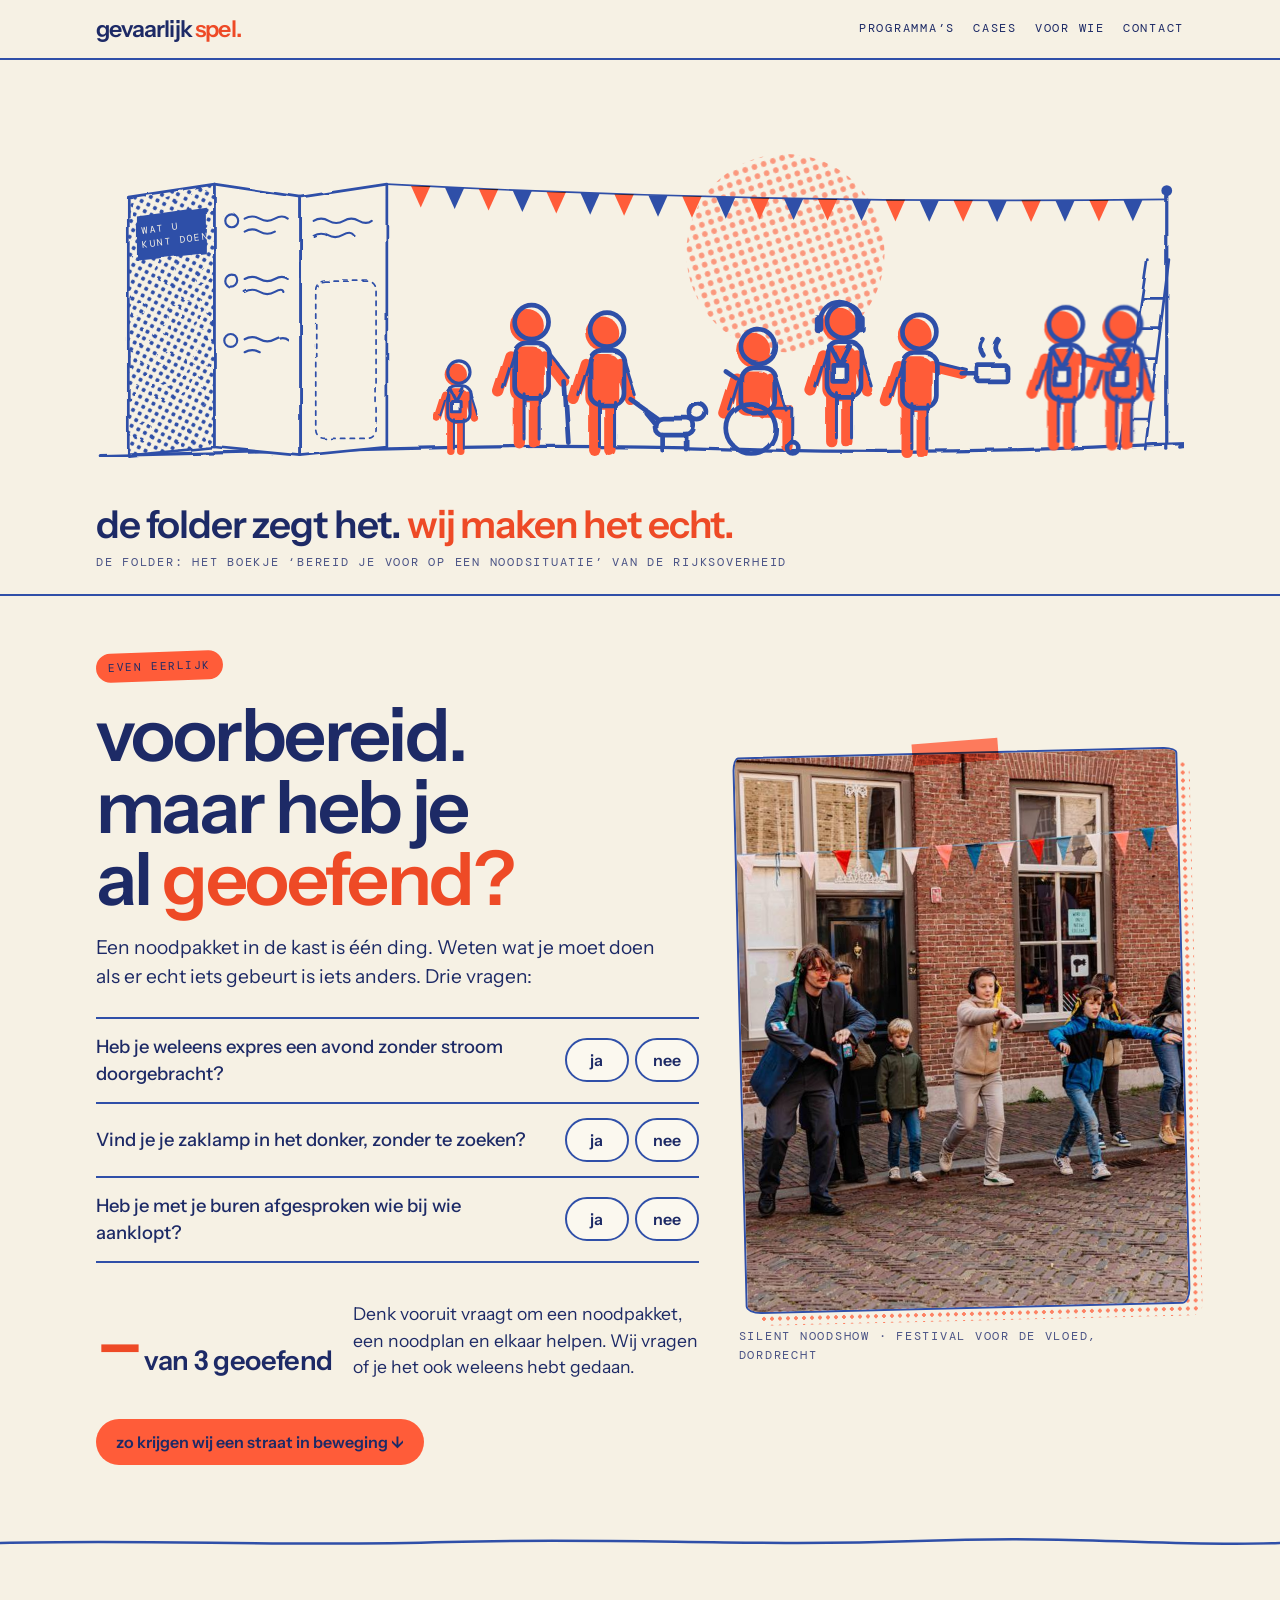
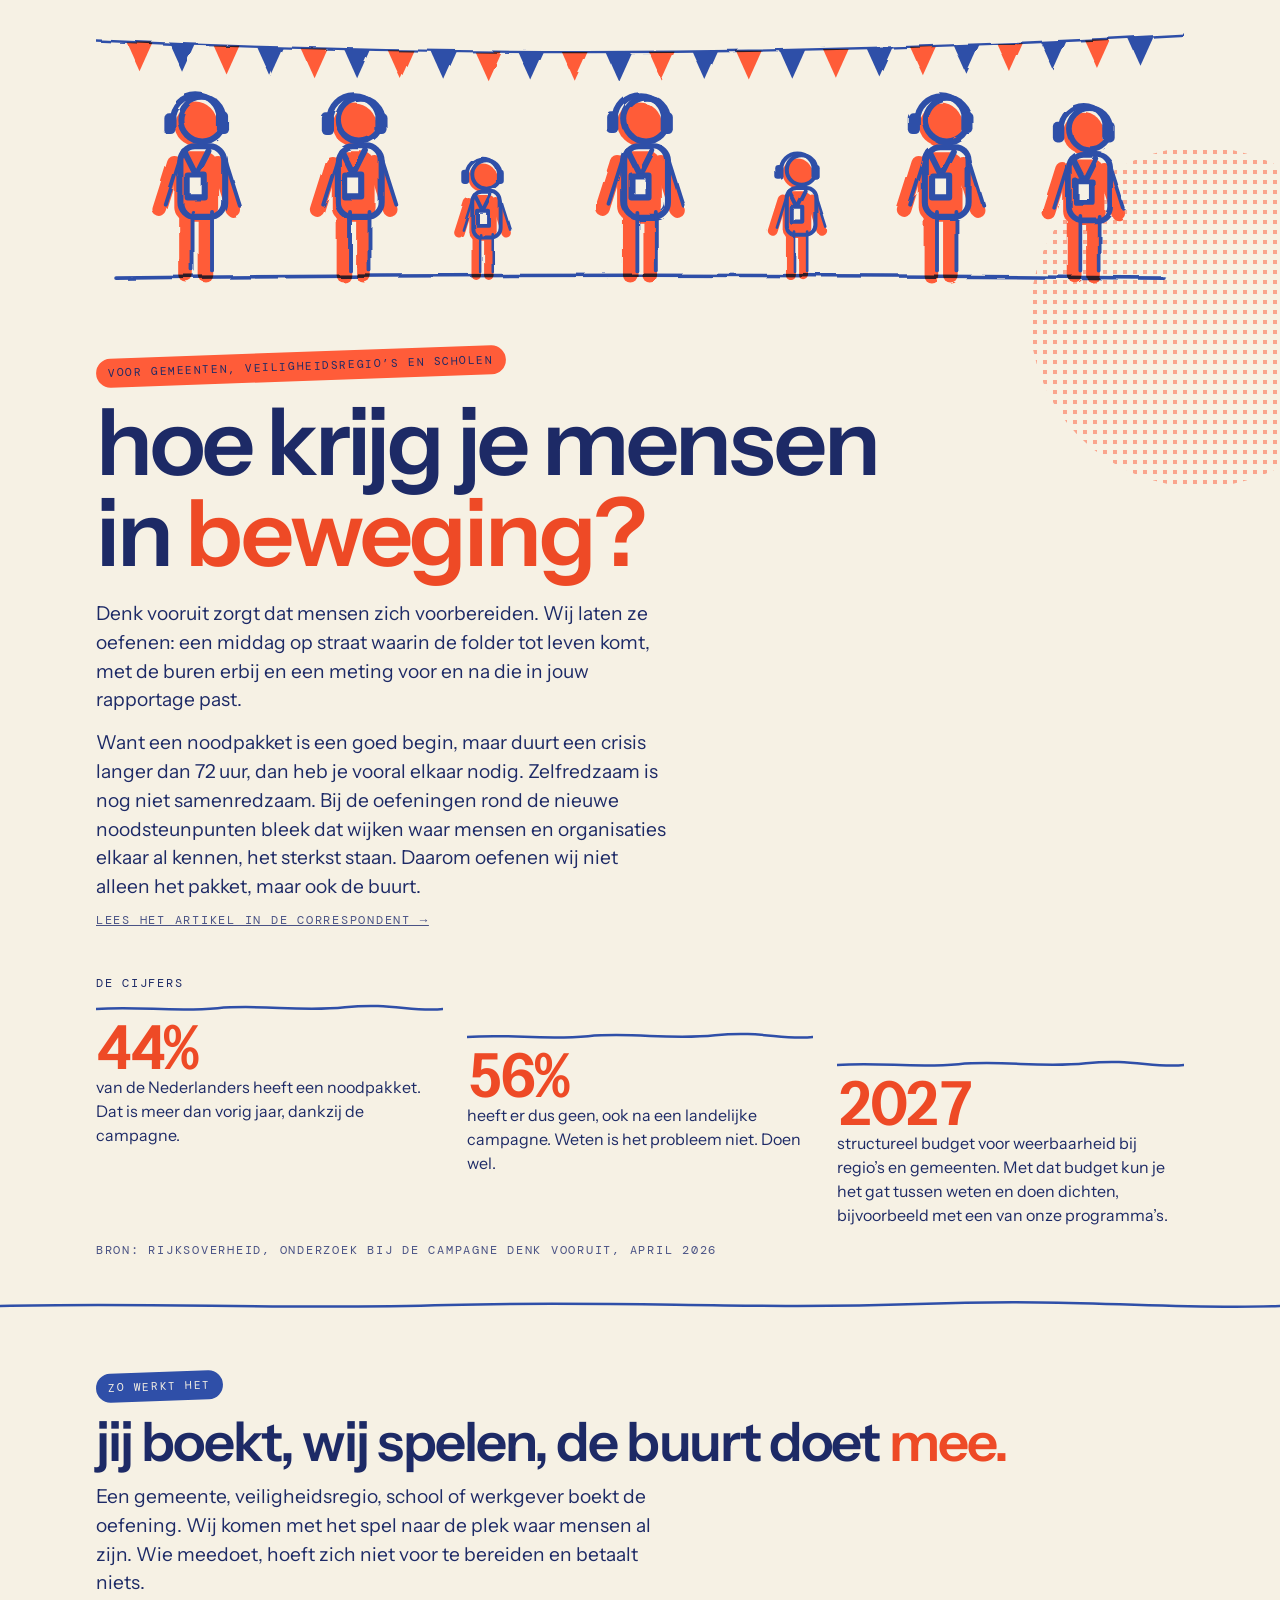
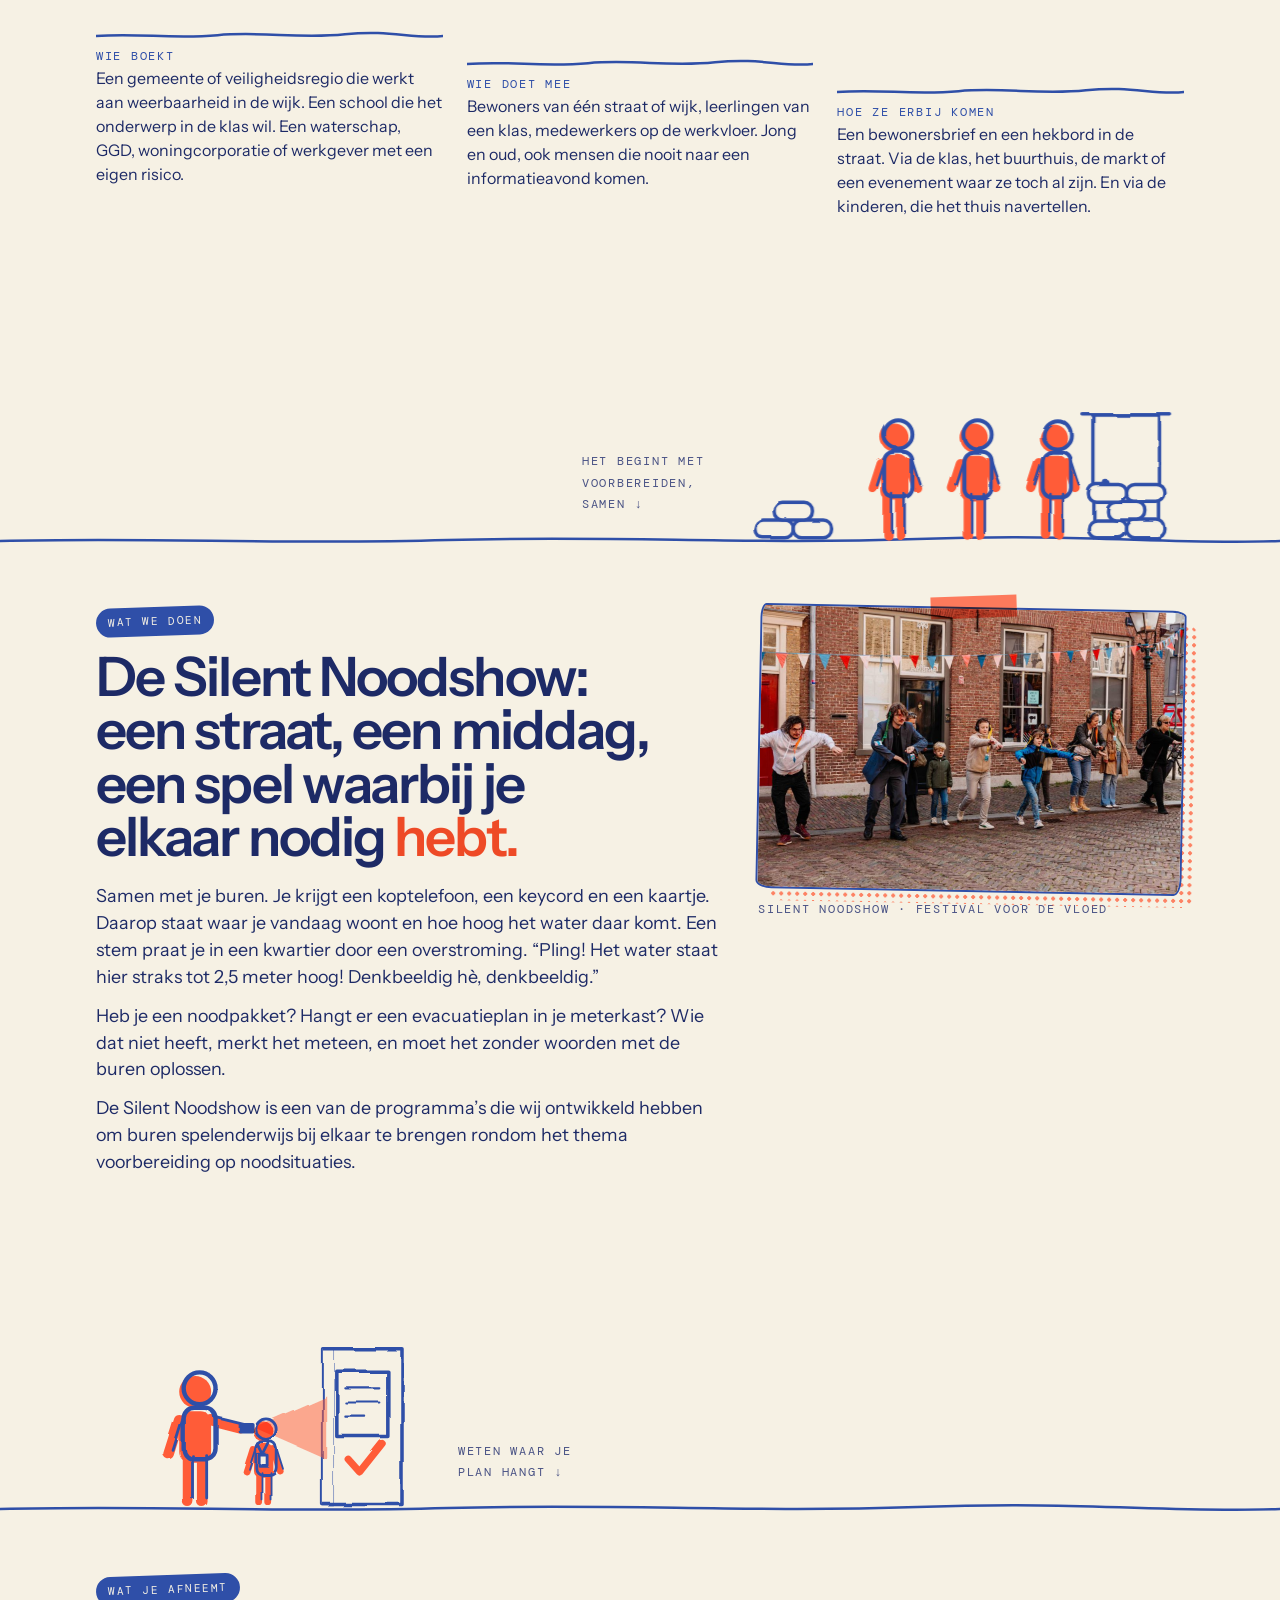
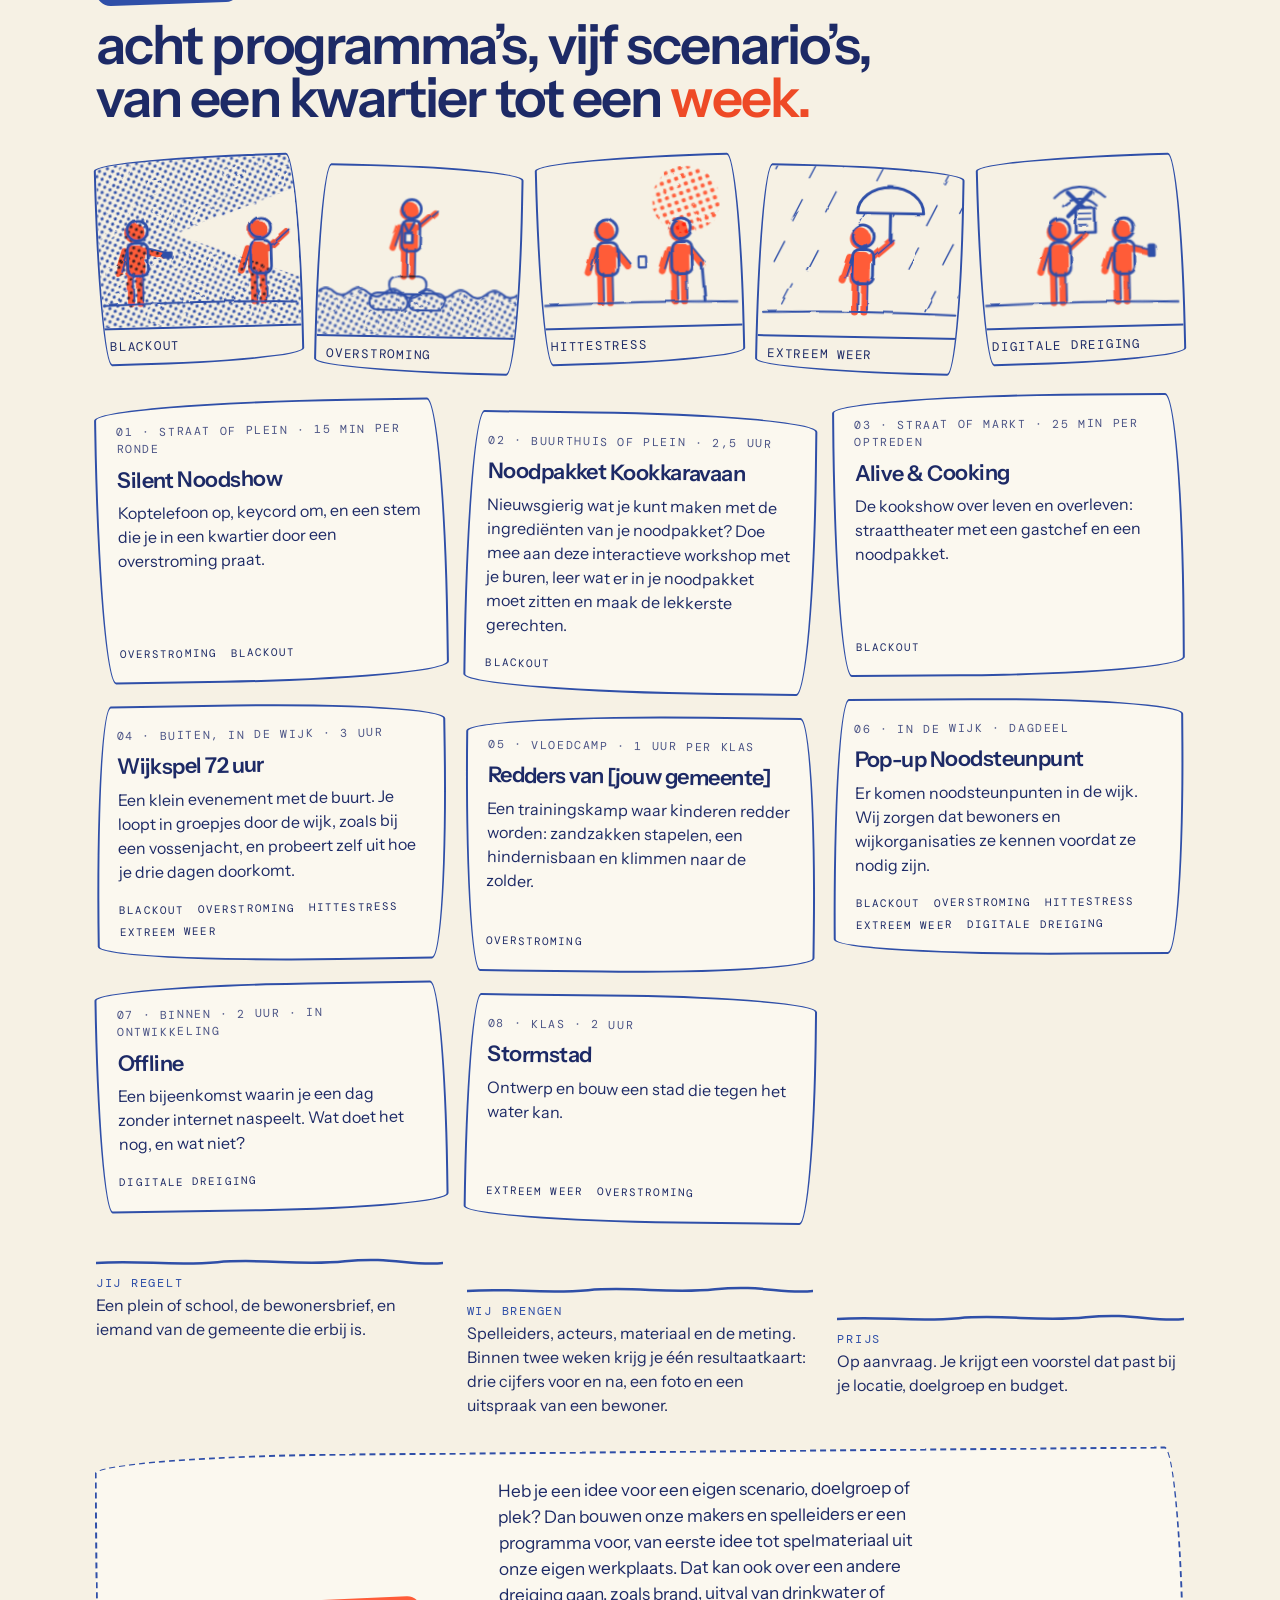
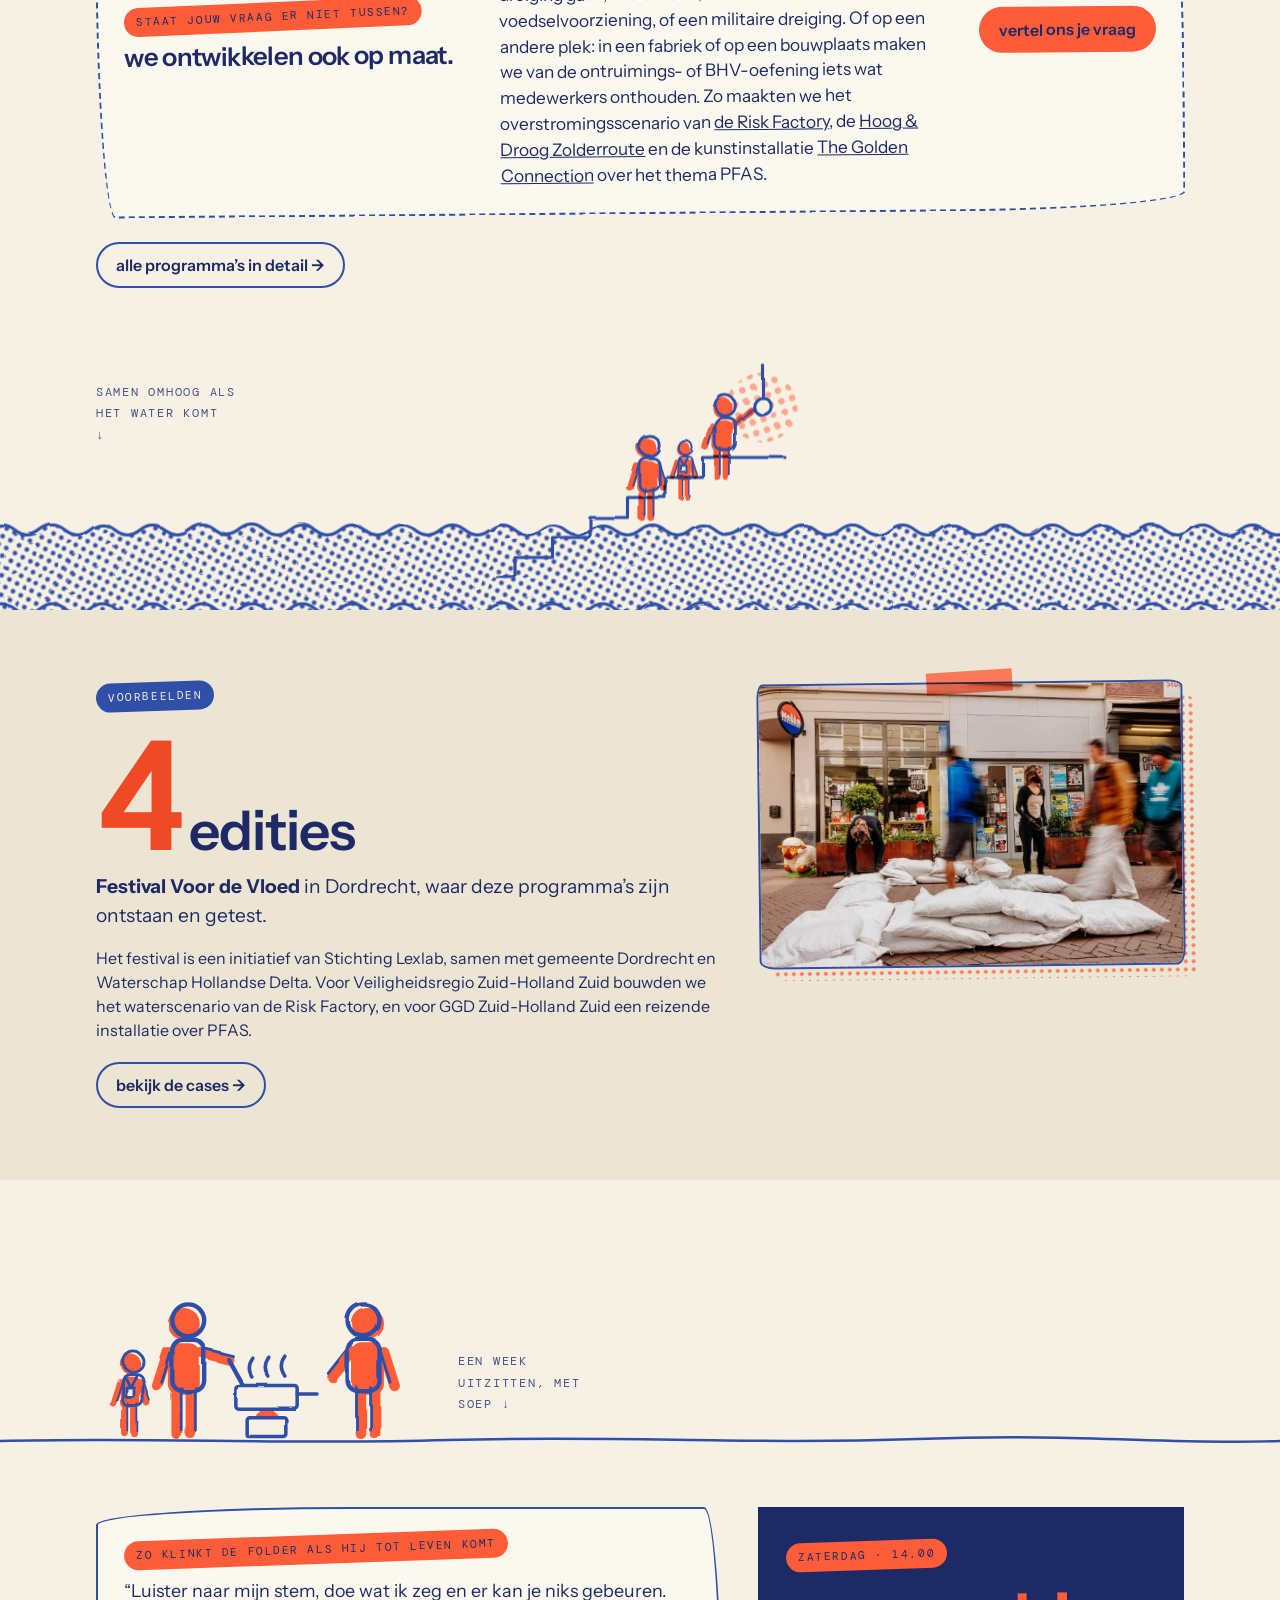
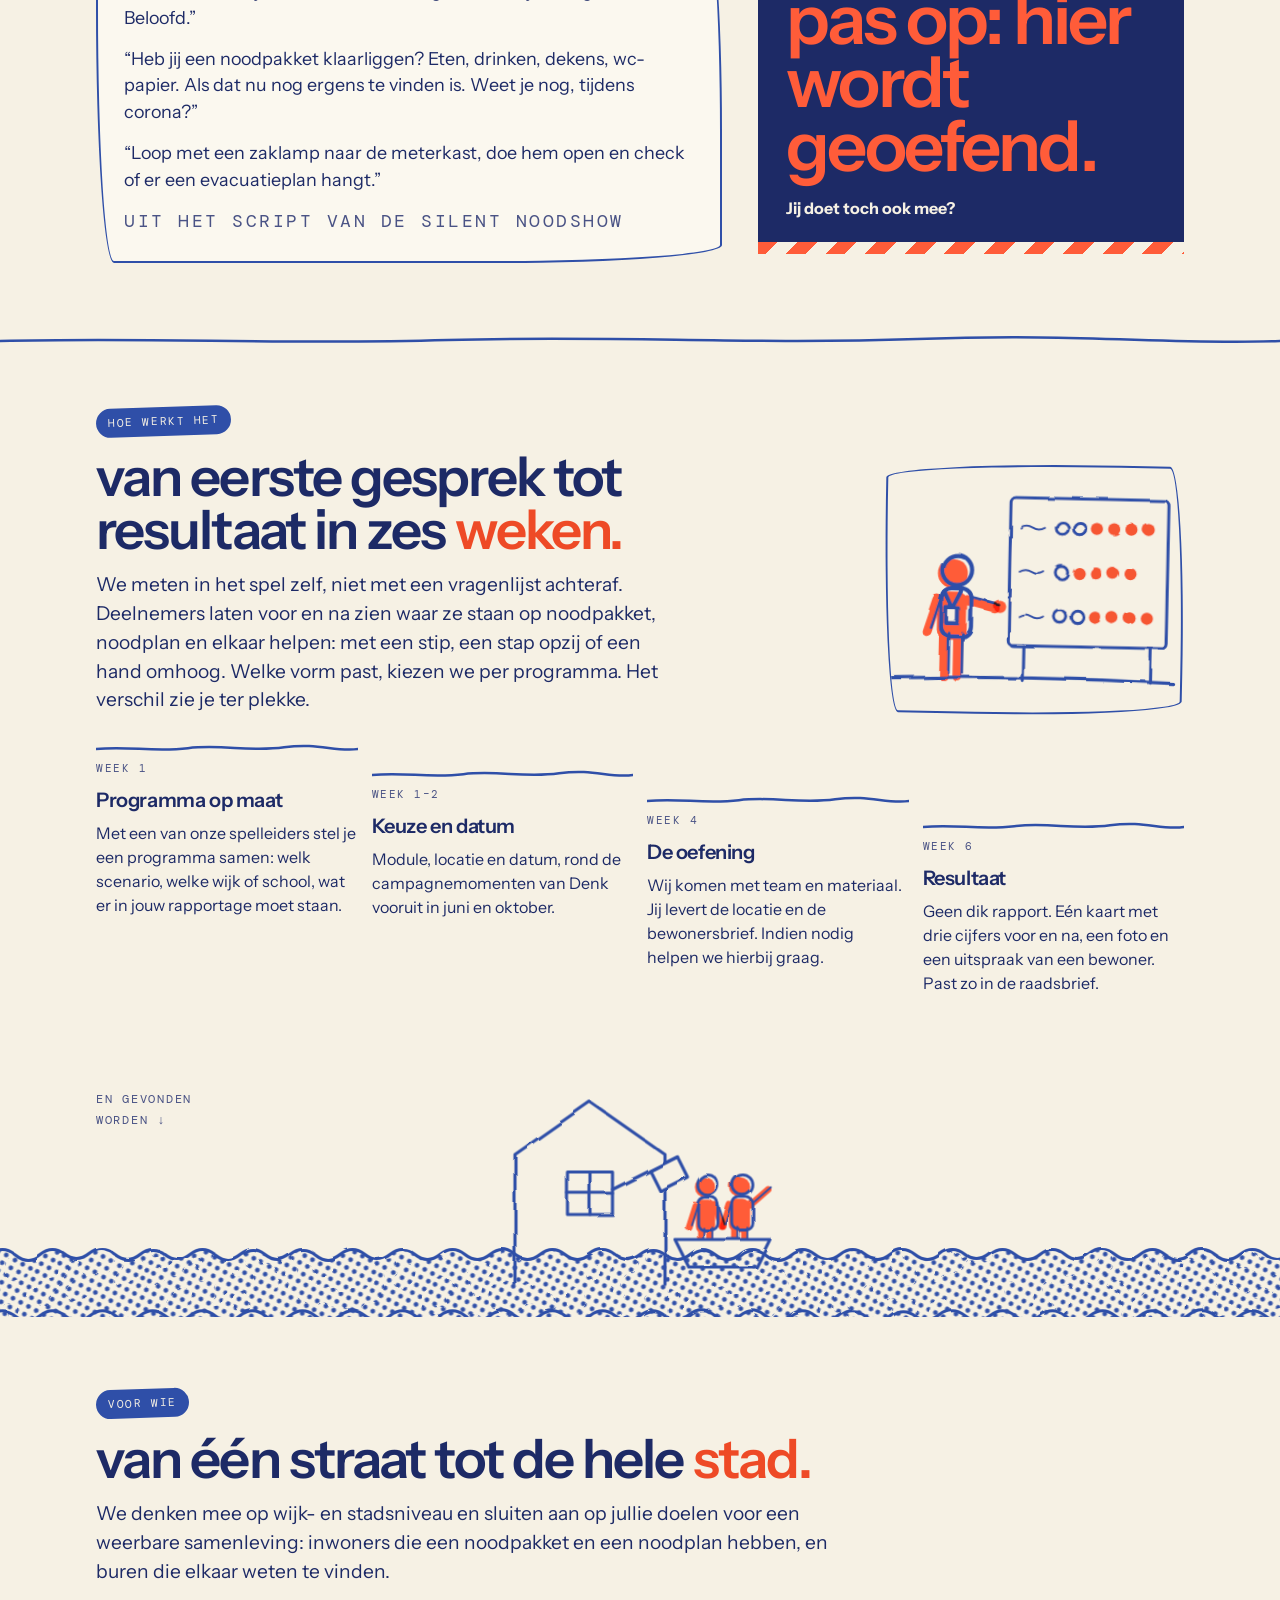
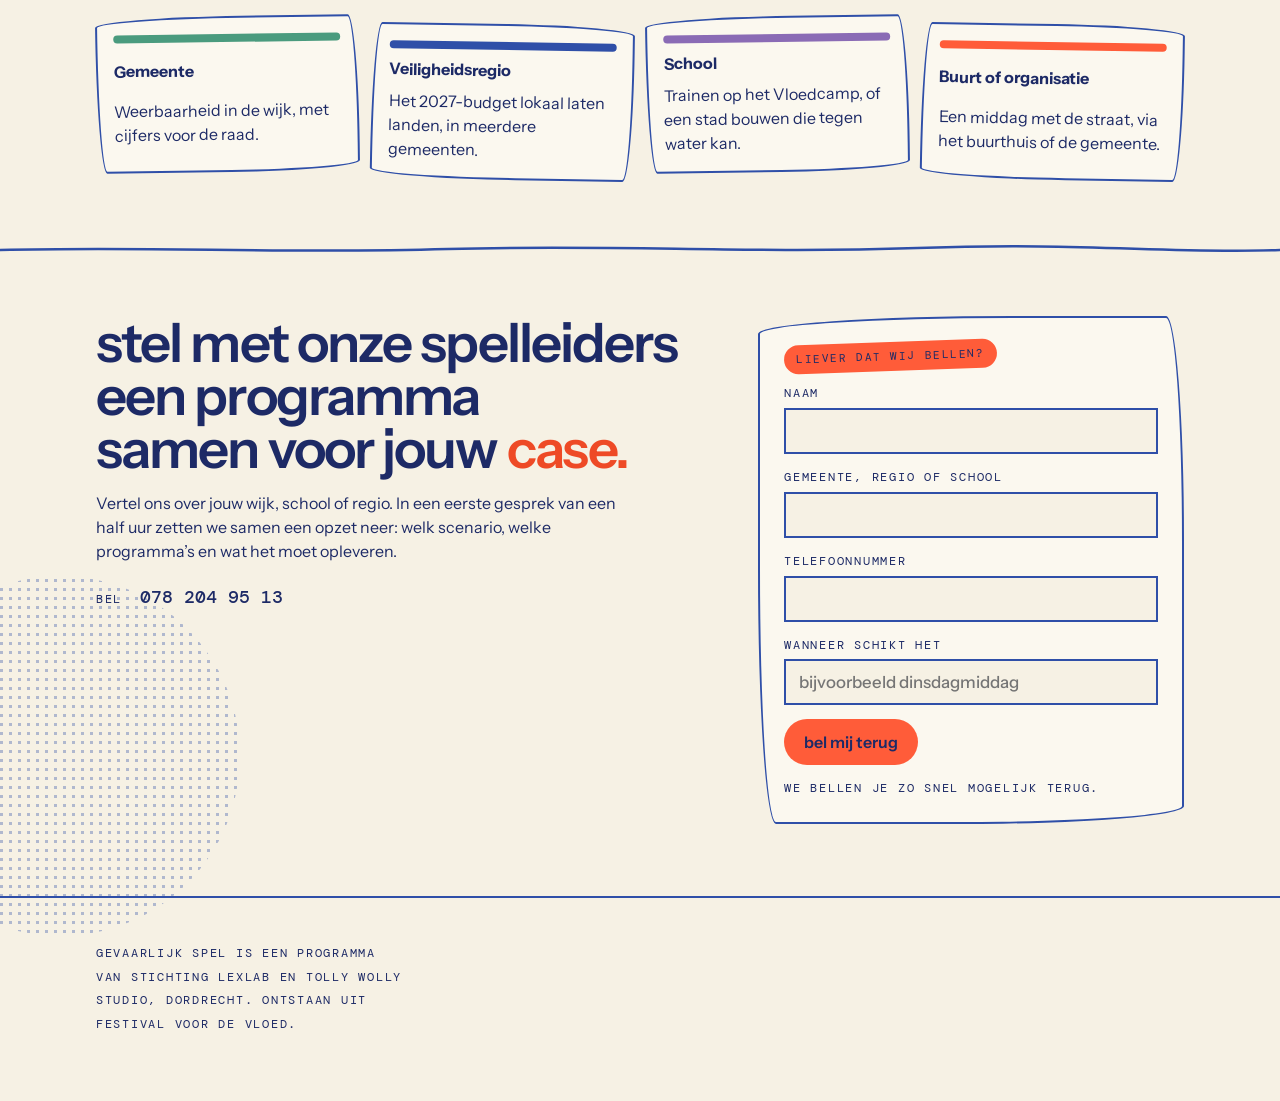
==== commit 94cad5ec: "Vindbaarheid: programma's als HTML, structured data, FAQ, robots, sitemap, llms.txt - programma's wo" ====
--- a/index.html
+++ b/index.html
@@ -1,17 +1,18 @@
 <!doctype html>
 <html lang="nl"><head><meta charset="utf-8"><meta name="viewport" content="width=device-width,initial-scale=1,viewport-fit=cover">
-<title>Gevaarlijk spel · weerbaar door spel · crisisoefeningen voor buurt, school en gemeente</title>
+<title>Gevaarlijk spel · crisisoefeningen voor buurt, school en gemeente</title>
 <meta name="description" content="Oefenen voor een noodsituatie, samen met de buren. Gevaarlijk spel speelt crisisoefeningen op straat, in de wijk en in de klas: overstroming, stroomuitval, hitte, extreem weer en uitval van internet. Voor gemeenten, veiligheidsregio’s, scholen en organisaties.">
 <link rel="icon" href="favicon.svg" type="image/svg+xml">
 <link rel="canonical" href="https://www.gevaarlijkspel.nl/">
 <meta property="og:url" content="https://www.gevaarlijkspel.nl/">
-<meta property="og:title" content="Gevaarlijk spel · weerbaar door spel · crisisoefeningen voor buurt, school en gemeente">
+<meta property="og:title" content="Gevaarlijk spel · crisisoefeningen voor buurt, school en gemeente">
 <meta property="og:description" content="Oefenen voor een noodsituatie, samen met de buren. Gevaarlijk spel speelt crisisoefeningen op straat, in de wijk en in de klas: overstroming, stroomuitval, hitte, extreem weer en uitval van internet. Voor gemeenten, veiligheidsregio’s, scholen en organisaties.">
 <meta property="og:type" content="website">
 <meta property="og:locale" content="nl_NL">
 <meta property="og:image" content="https://www.gevaarlijkspel.nl/img/deel.png">
 <meta name="twitter:card" content="summary_large_image">
-<link rel="stylesheet" href="fonts.css">
+<link rel="preconnect" href="https://fonts.googleapis.com">
+<link rel="stylesheet" href="https://fonts.googleapis.com/css2?family=Instrument+Sans:wght@400;500;600&family=DM+Mono:wght@400;500&display=swap">
 <link rel="stylesheet" href="gs.css">
 <style>
 /* opening: het spel */
@@ -203,7 +204,7 @@
 
 <header class="kop"><div class="wrap">
   <a class="wm" href="index.html">gevaarlijk <span>spel.</span></a>
-  <nav class="mono" aria-label="hoofdmenu"><a href="programmas.html">programma’s</a><a href="cases.html">voorbeelden</a><a href="voor-wie.html">voor wie</a><a href="#contact">contact</a></nav>
+  <nav class="mono" aria-label="hoofdmenu"><a href="programmas.html">programma’s</a><a href="cases.html">cases</a><a href="voor-wie.html">voor wie</a><a href="#contact">contact</a></nav>
 </div></header>
 
 <main>
@@ -273,7 +274,7 @@
       <p style="font-size:1.12rem;margin-top:12px;max-width:52ch">Heb je een noodpakket? Hangt er een evacuatieplan in je meterkast? Wie dat niet heeft, merkt het meteen, en moet het zonder woorden met de buren oplossen.</p>
       <p style="font-size:1.12rem;margin-top:12px;max-width:52ch">De Silent Noodshow is een van de programma’s die wij ontwikkeld hebben om buren spelenderwijs bij elkaar te brengen rondom het thema voorbereiding op noodsituaties.</p>
     </div>
-    <div><img class="foto" src="img/silent-straat.jpg" alt="Buren met koptelefoons op doen midden op straat samen dezelfde beweging"><p class="mono bijschrift">silent noodshow · festival voor de vloed</p></div>
+    <div><img class="foto" src="img/v5-1.jpg" alt="Een rij buren op de stoep doet tegelijk dezelfde beweging na, met koptelefoons op"><p class="mono bijschrift">silent noodshow · festival voor de vloed</p></div>
   </div>
 </div></section>
 
@@ -305,7 +306,7 @@
     <div class="groot-getal" style="margin-top:20px">4<small> edities</small></div>
     <p style="font-size:1.2rem;margin-top:12px"><b>Festival Voor de Vloed</b> in Dordrecht, waar deze programma’s zijn ontstaan en getest.</p>
         <p style="margin-top:16px">Het festival is een initiatief van Stichting Lexlab, samen met gemeente Dordrecht en Waterschap Hollandse Delta. Voor Veiligheidsregio Zuid-Holland Zuid bouwden we het waterscenario van de Risk Factory, en voor GGD Zuid-Holland Zuid een reizende installatie over PFAS.</p>
-    <p style="margin-top:20px"><a class="knop leeg" href="cases.html">bekijk de voorbeelden →</a></p>
+    <p style="margin-top:20px"><a class="knop leeg" href="cases.html">bekijk de cases →</a></p>
   </div>
   <img class="foto" src="img/v5-7.jpg" alt="Zandzakken opgestapeld in een winkelstraat, voorbijgangers lopen erlangs" loading="lazy">
 </div></section>
@@ -352,7 +353,6 @@
     <h2>stel met onze spelleiders een programma samen voor jouw <span class="z">case.</span></h2>
     <p style="margin-top:16px;max-width:50ch">Vertel ons over jouw wijk, school of regio. In een eerste gesprek van een half uur zetten we samen een opzet neer: welk scenario, welke programma’s en wat het moet opleveren.</p>
     <dl class="bereik">
-      <dt class="mono">mail</dt><dd><a href="mailto:info@gevaarlijkspel.nl">info@gevaarlijkspel.nl</a></dd>
       <dt class="mono">bel</dt><dd>078 204 95 13</dd>
     </dl>
   </div>
@@ -369,27 +369,12 @@
 </div></section>
 
 <footer class="voet"><div class="wrap">
-  <p class="slogan">weerbaar door <span>spel.</span></p>
   <p class="mono" style="line-height:1.9">gevaarlijk spel is een programma van Stichting Lexlab en Tolly Wolly Studio, Dordrecht. Ontstaan uit Festival Voor de Vloed.</p>
-  <nav class="voetlinks mono" aria-label="verwante sites">
-    <span>ook van ons</span>
-    <a href="https://www.tollywollystudio.nl" rel="noopener">Tolly Wolly Studio →</a>
-    <a href="https://www.lexlab.nl" rel="noopener">Lexlab →</a>
-    <a href="https://festivalvoordevloed.nl" rel="noopener">Festival Voor de Vloed →</a>
-    <a href="https://www.dereddersvandordt.nl" rel="noopener">De Redders van Dordt →</a>
-  </nav>
-  <div class="voetlinks mono">
-    <span>contact</span>
-    <a href="mailto:info@gevaarlijkspel.nl">info@gevaarlijkspel.nl</a>
-    <a href="tel:+31782049513">078 204 95 13</a>
-    <a href="privacy.html">privacy</a>
-  </div>
 </div></footer>
 
 
 <script src="figuren.js"></script>
 <script src="gs.js"></script>
-<script src="stats.js" defer></script>
 <script>
 (function(){
   var pl=document.getElementById('proglijst');if(!pl.querySelector('.pk'))pl.innerHTML=GS.kaartLijst();
@@ -410,7 +395,7 @@
     tk.disabled=true;tm.textContent='versturen…';
     fetch('terugbel.php',{method:'POST',body:new FormData(tf)}).then(function(r){return r.ok?r.json():Promise.reject();}).then(function(d){
       if(d&&d.ok){tf.reset();tm.textContent='gelukt. we bellen je zo snel mogelijk terug.';}else{return Promise.reject();}
-    }).catch(function(){tm.textContent='versturen lukte niet. bel 078 204 95 13 of mail info@gevaarlijkspel.nl.';}).then(function(){tk.disabled=false;});
+    }).catch(function(){tm.textContent='versturen lukte niet. bel ons op 078 204 95 13.';}).then(function(){tk.disabled=false;});
   });
 
   // de toets
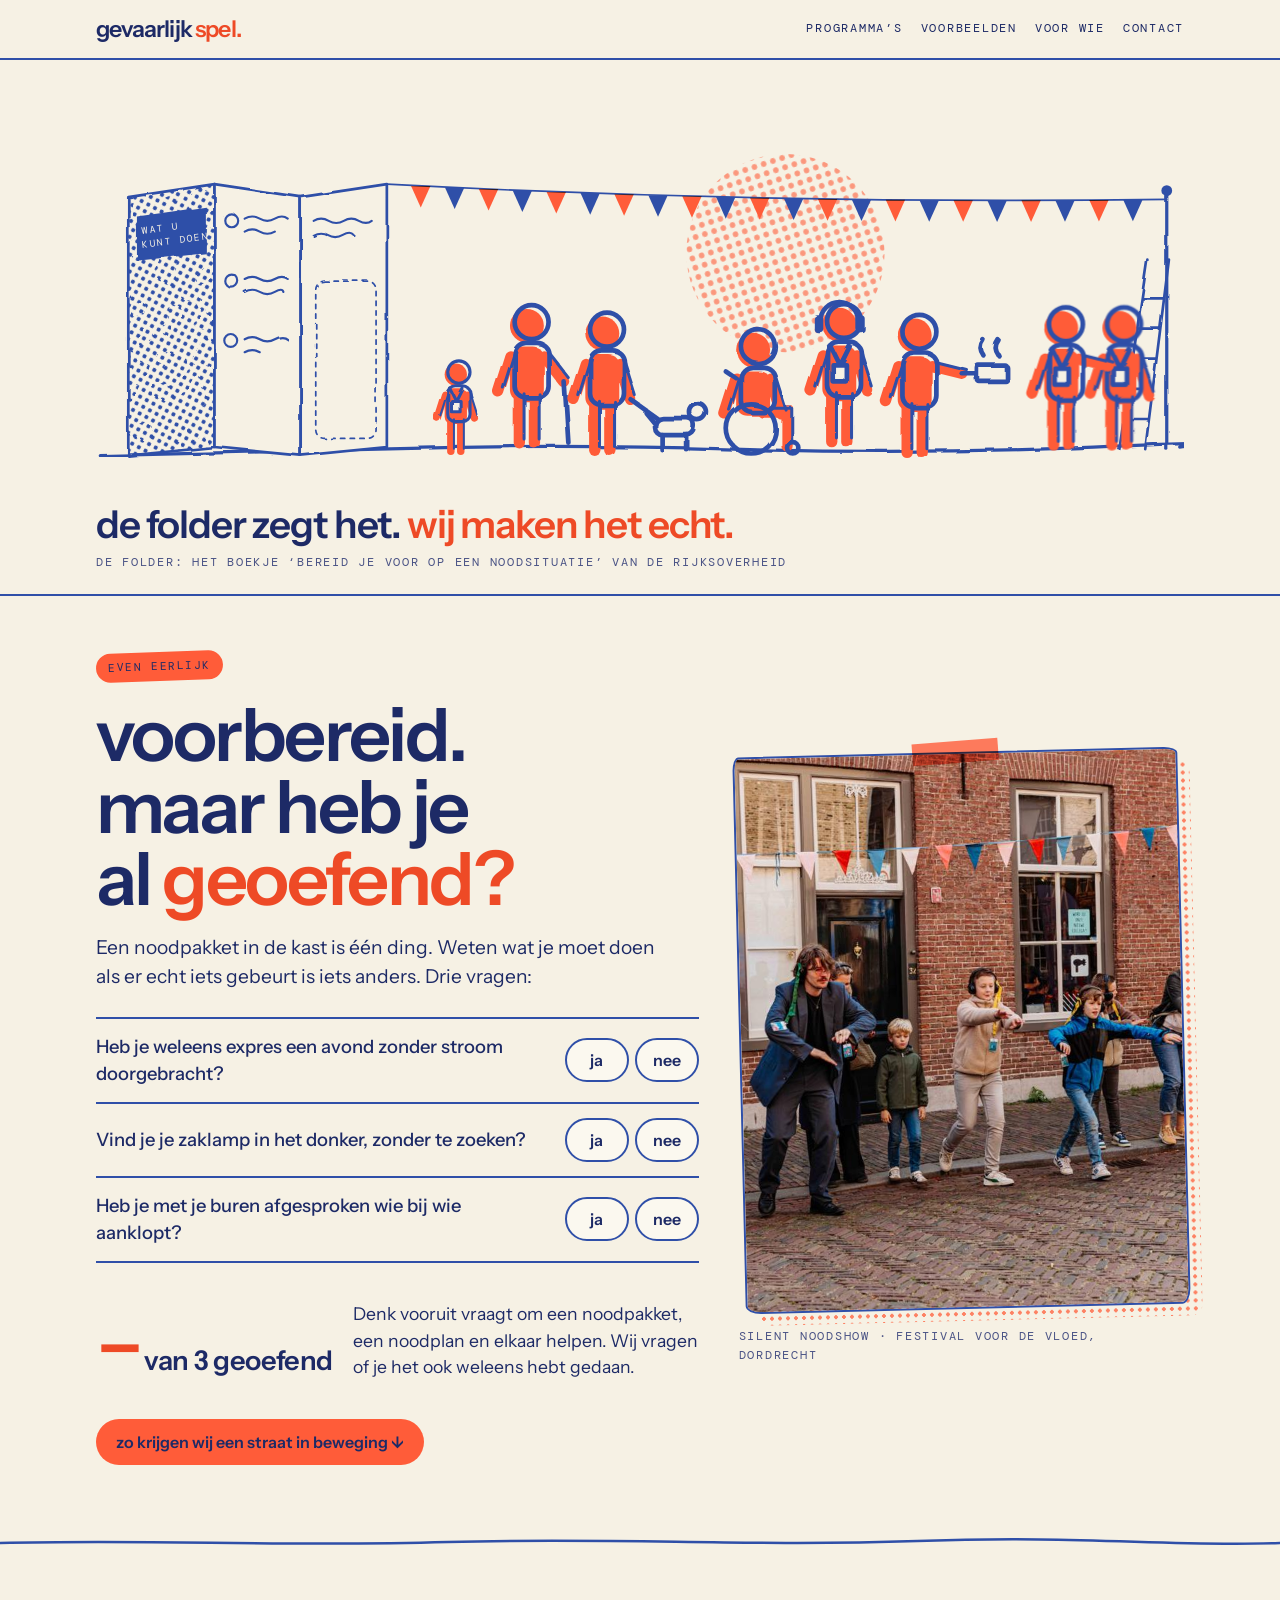
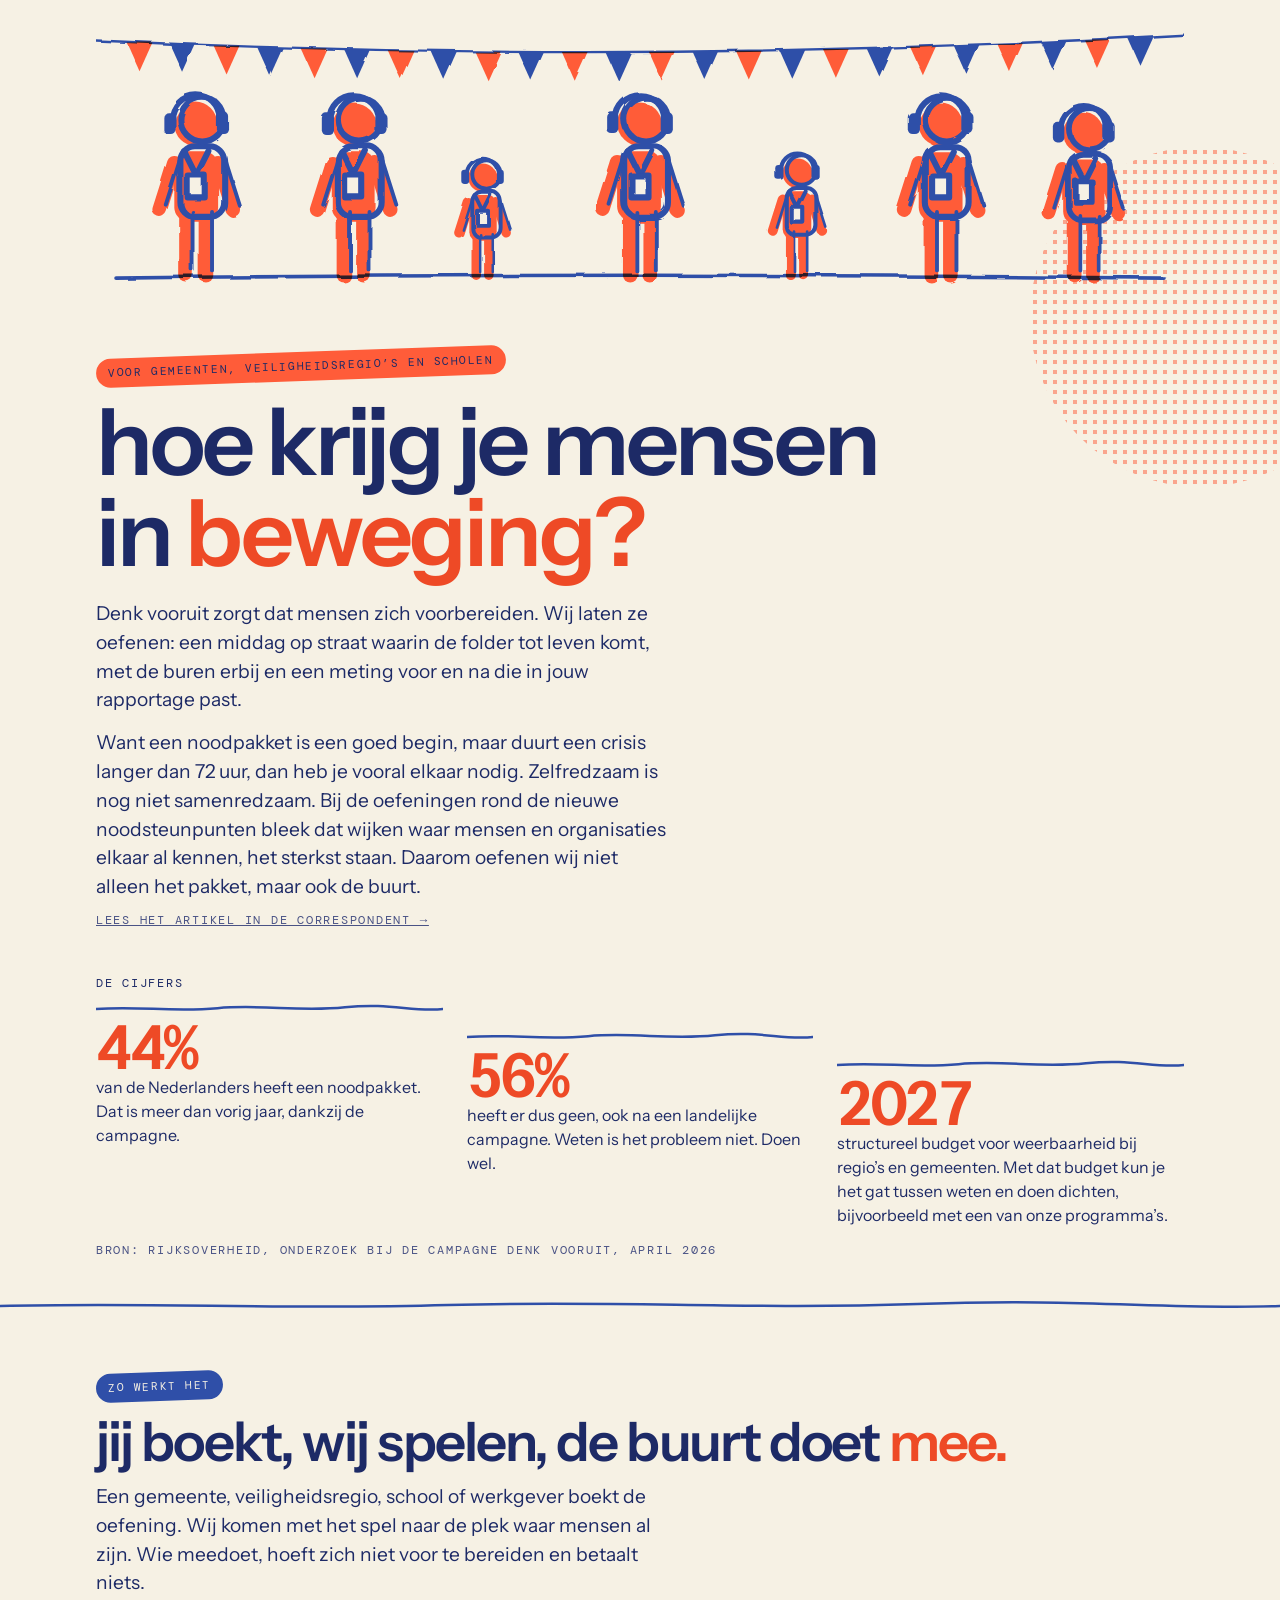
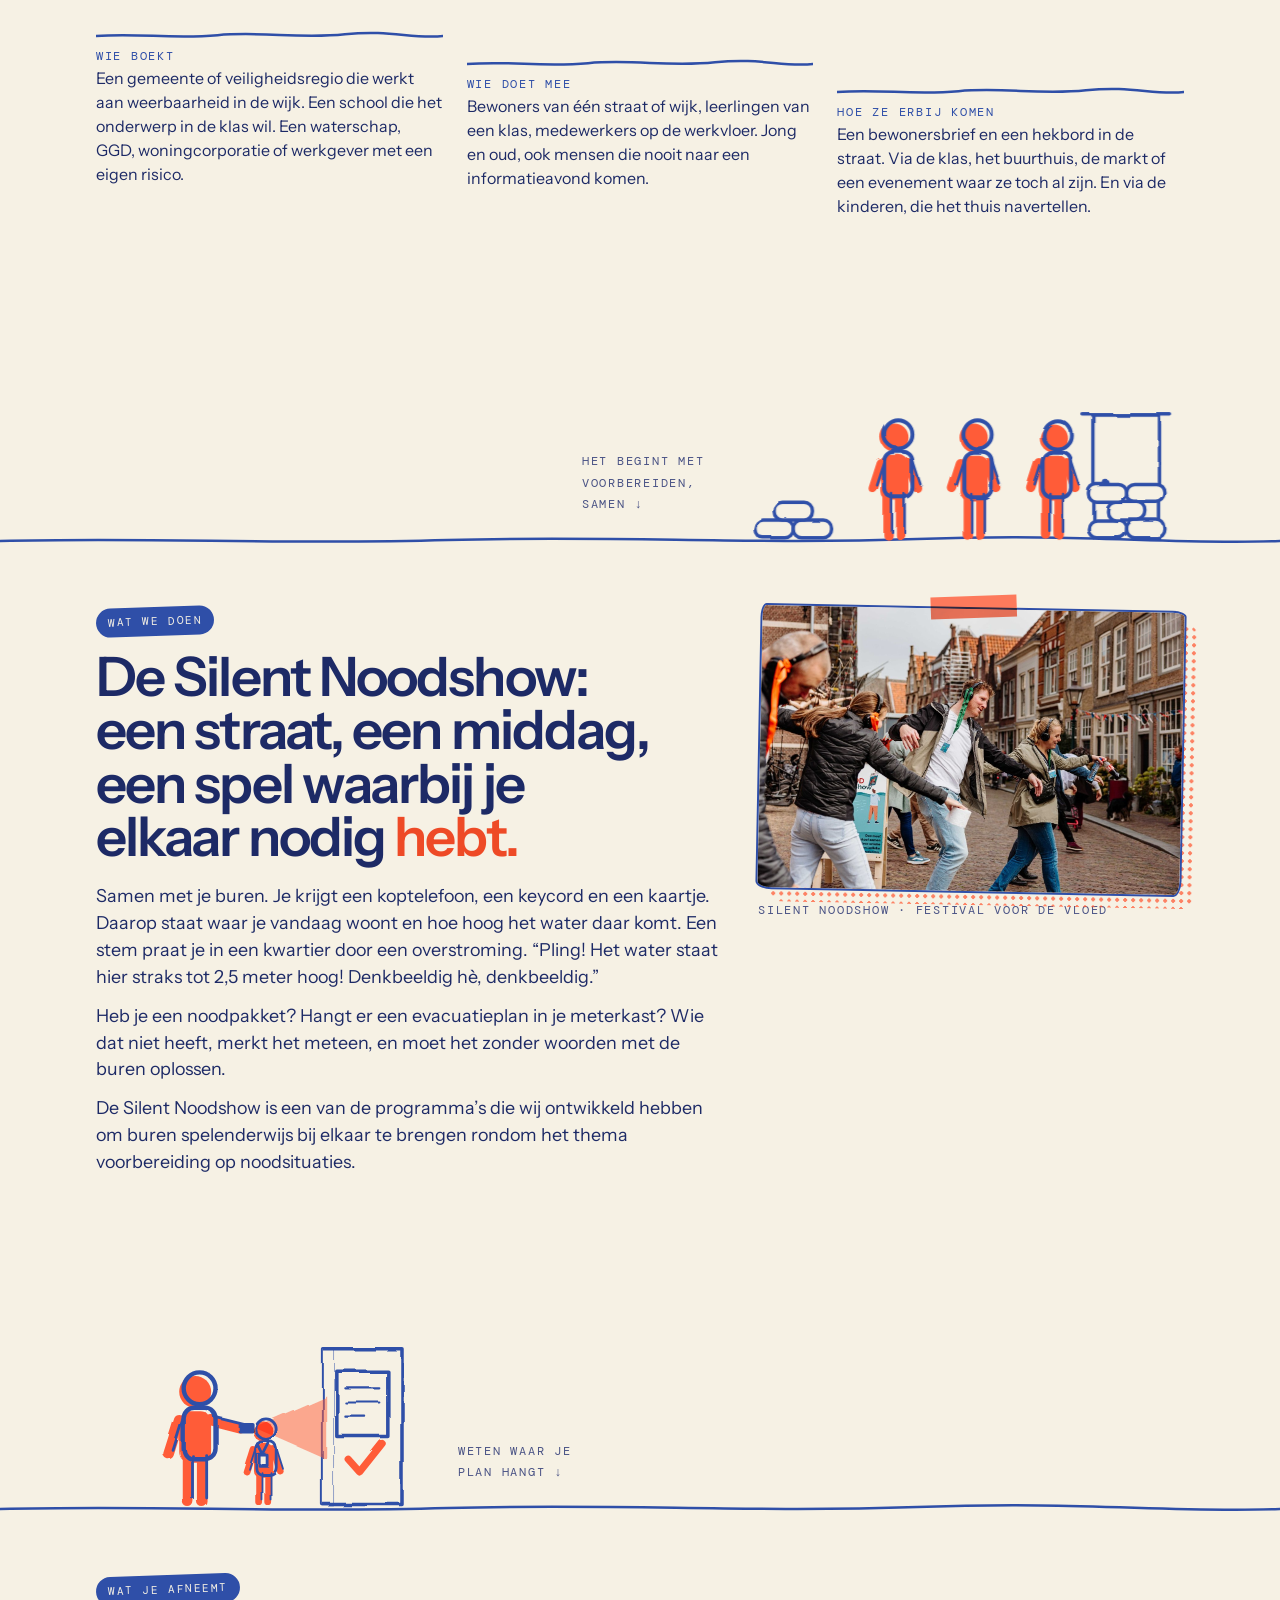
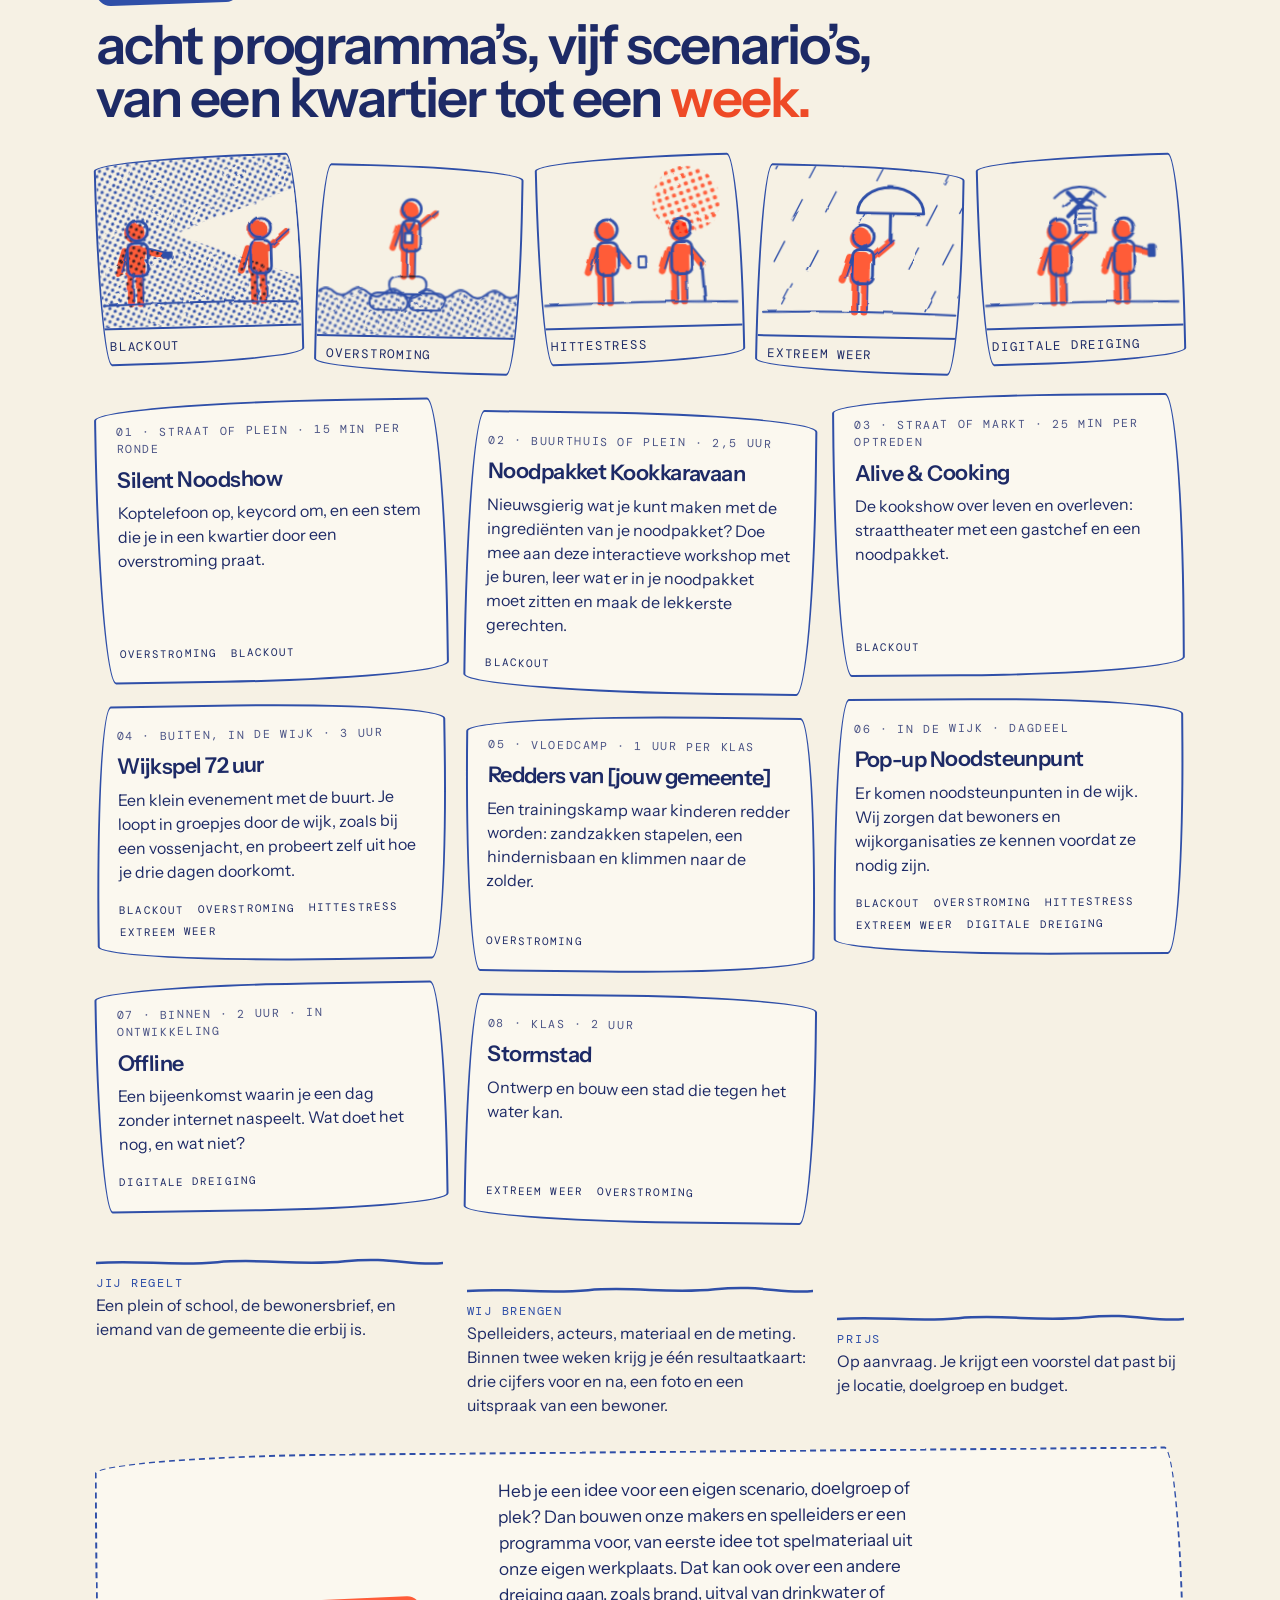
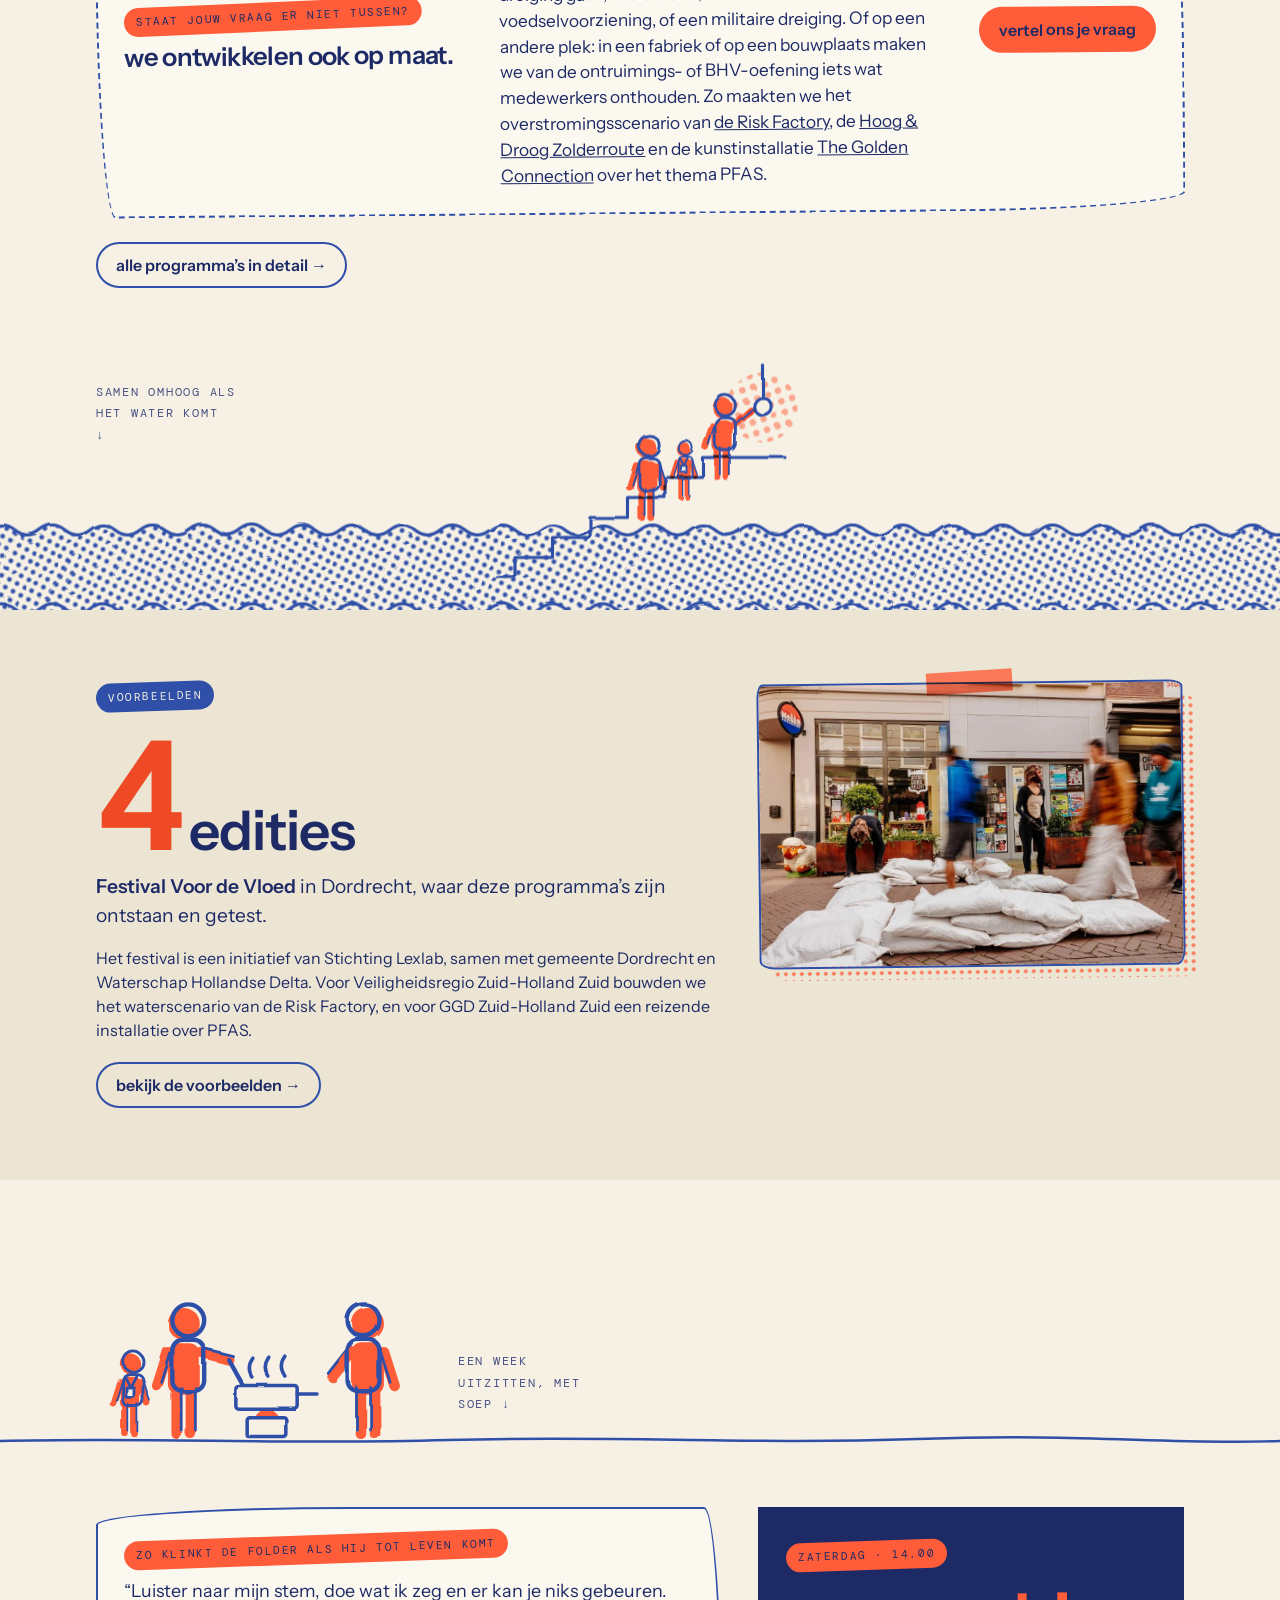
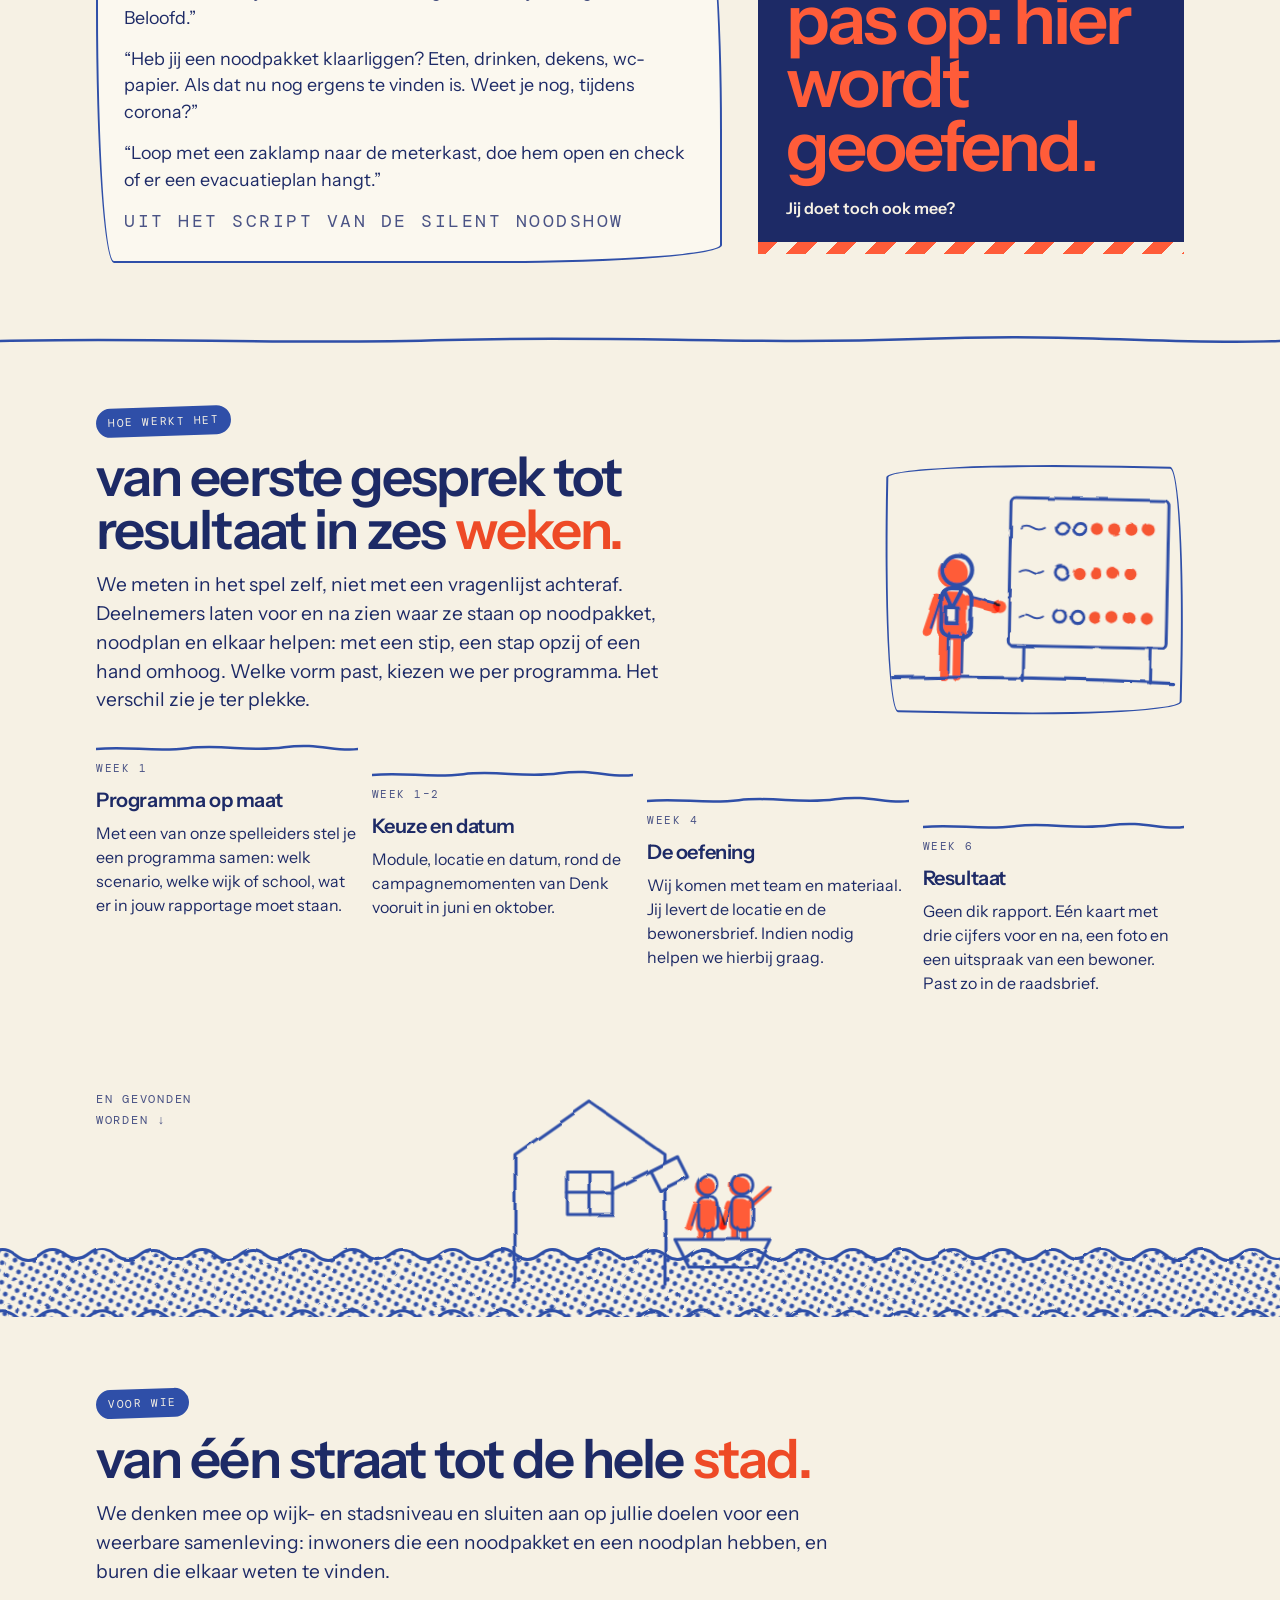
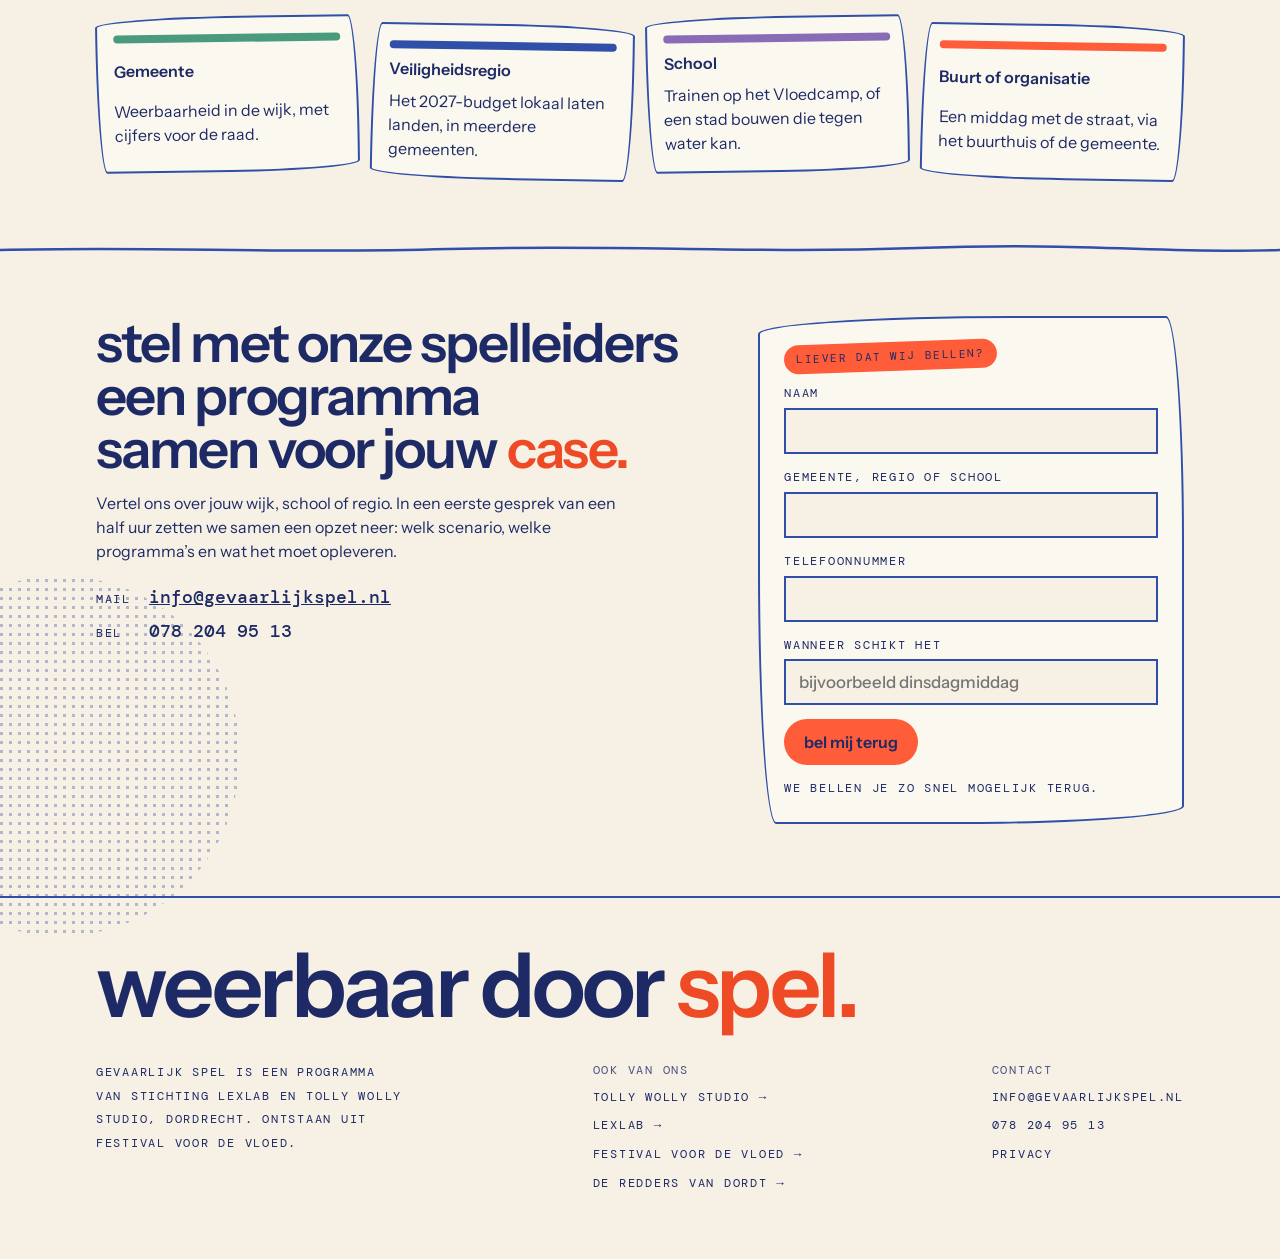
==== commit 735bfaee: "Werkgebied ook in organisatiegegevens en llms.txt Co-Authored-By: Claude Opus 5.5 <noreply@anthropic" ====
--- a/index.html
+++ b/index.html
@@ -1,18 +1,17 @@
 <!doctype html>
 <html lang="nl"><head><meta charset="utf-8"><meta name="viewport" content="width=device-width,initial-scale=1,viewport-fit=cover">
-<title>Gevaarlijk spel · crisisoefeningen voor buurt, school en gemeente</title>
+<title>Gevaarlijk spel · weerbaar door spel · crisisoefeningen voor buurt, school en gemeente</title>
 <meta name="description" content="Oefenen voor een noodsituatie, samen met de buren. Gevaarlijk spel speelt crisisoefeningen op straat, in de wijk en in de klas: overstroming, stroomuitval, hitte, extreem weer en uitval van internet. Voor gemeenten, veiligheidsregio’s, scholen en organisaties.">
 <link rel="icon" href="favicon.svg" type="image/svg+xml">
 <link rel="canonical" href="https://www.gevaarlijkspel.nl/">
 <meta property="og:url" content="https://www.gevaarlijkspel.nl/">
-<meta property="og:title" content="Gevaarlijk spel · crisisoefeningen voor buurt, school en gemeente">
+<meta property="og:title" content="Gevaarlijk spel · weerbaar door spel · crisisoefeningen voor buurt, school en gemeente">
 <meta property="og:description" content="Oefenen voor een noodsituatie, samen met de buren. Gevaarlijk spel speelt crisisoefeningen op straat, in de wijk en in de klas: overstroming, stroomuitval, hitte, extreem weer en uitval van internet. Voor gemeenten, veiligheidsregio’s, scholen en organisaties.">
 <meta property="og:type" content="website">
 <meta property="og:locale" content="nl_NL">
 <meta property="og:image" content="https://www.gevaarlijkspel.nl/img/deel.png">
 <meta name="twitter:card" content="summary_large_image">
-<link rel="preconnect" href="https://fonts.googleapis.com">
-<link rel="stylesheet" href="https://fonts.googleapis.com/css2?family=Instrument+Sans:wght@400;500;600&family=DM+Mono:wght@400;500&display=swap">
+<link rel="stylesheet" href="fonts.css">
 <link rel="stylesheet" href="gs.css">
 <style>
 /* opening: het spel */
@@ -199,12 +198,12 @@
 @keyframes stap2{0%,30%,100%{transform:rotate(0)}3%,9%,15%,21%,27%{transform:rotate(-22deg)}6%,12%,18%,24%{transform:rotate(22deg)}}
 @keyframes zwaai{0%,36%,62%,100%{transform:rotate(0)}40%,48%,56%{transform:rotate(-150deg)}44%,52%{transform:rotate(-115deg)}}
 </style>
-<script type="application/ld+json">{"@context": "https://schema.org", "@type": "Organization", "@id": "https://www.gevaarlijkspel.nl/#org", "name": "Gevaarlijk spel", "url": "https://www.gevaarlijkspel.nl/", "logo": "https://www.gevaarlijkspel.nl/favicon.svg", "image": "https://www.gevaarlijkspel.nl/img/deel.png", "description": "Gevaarlijk spel maakt crisisoefeningen als spel: buurten, scholen en organisaties oefenen samen voor een overstroming, stroomuitval, hitte, extreem weer of uitval van internet. Een programma van Stichting Lexlab en Tolly Wolly Studio uit Dordrecht, ontstaan uit Festival Voor de Vloed.", "telephone": "+31782049513", "address": {"@type": "PostalAddress", "addressLocality": "Dordrecht", "addressCountry": "NL"}, "parentOrganization": [{"@type": "Organization", "name": "Stichting Lexlab", "url": "https://www.lexlab.nl/"}, {"@type": "Organization", "name": "Tolly Wolly Studio", "url": "https://www.tollywollystudio.nl/"}], "knowsAbout": ["crisisoefening", "weerbaarheid", "samenredzaamheid", "zelfredzaamheid", "noodpakket", "noodsteunpunt", "overstroming", "stroomuitval", "hittestress", "extreem weer", "digitale uitval", "waterveiligheid", "risicovol spelen", "BHV-oefening"]}</script>
+<script type="application/ld+json">{"@context": "https://schema.org", "@type": "Organization", "@id": "https://www.gevaarlijkspel.nl/#org", "name": "Gevaarlijk spel", "url": "https://www.gevaarlijkspel.nl/", "logo": "https://www.gevaarlijkspel.nl/favicon.svg", "image": "https://www.gevaarlijkspel.nl/img/deel.png", "description": "Gevaarlijk spel maakt crisisoefeningen als spel: buurten, scholen en organisaties oefenen samen voor een overstroming, stroomuitval, hitte, extreem weer of uitval van internet. Een programma van Stichting Lexlab en Tolly Wolly Studio uit Dordrecht, ontstaan uit Festival Voor de Vloed.", "telephone": "+31782049513", "areaServed": {"@type": "Country", "name": "Nederland"}, "address": {"@type": "PostalAddress", "addressLocality": "Dordrecht", "addressCountry": "NL"}, "parentOrganization": [{"@type": "Organization", "name": "Stichting Lexlab", "url": "https://www.lexlab.nl/"}, {"@type": "Organization", "name": "Tolly Wolly Studio", "url": "https://www.tollywollystudio.nl/"}], "knowsAbout": ["crisisoefening", "weerbaarheid", "samenredzaamheid", "zelfredzaamheid", "noodpakket", "noodsteunpunt", "overstroming", "stroomuitval", "hittestress", "extreem weer", "digitale uitval", "waterveiligheid", "risicovol spelen", "BHV-oefening"]}</script>
 </head><body>
 
 <header class="kop"><div class="wrap">
   <a class="wm" href="index.html">gevaarlijk <span>spel.</span></a>
-  <nav class="mono" aria-label="hoofdmenu"><a href="programmas.html">programma’s</a><a href="cases.html">cases</a><a href="voor-wie.html">voor wie</a><a href="#contact">contact</a></nav>
+  <nav class="mono" aria-label="hoofdmenu"><a href="programmas.html">programma’s</a><a href="cases.html">voorbeelden</a><a href="voor-wie.html">voor wie</a><a href="#contact">contact</a></nav>
 </div></header>
 
 <main>
@@ -274,7 +273,7 @@
       <p style="font-size:1.12rem;margin-top:12px;max-width:52ch">Heb je een noodpakket? Hangt er een evacuatieplan in je meterkast? Wie dat niet heeft, merkt het meteen, en moet het zonder woorden met de buren oplossen.</p>
       <p style="font-size:1.12rem;margin-top:12px;max-width:52ch">De Silent Noodshow is een van de programma’s die wij ontwikkeld hebben om buren spelenderwijs bij elkaar te brengen rondom het thema voorbereiding op noodsituaties.</p>
     </div>
-    <div><img class="foto" src="img/v5-1.jpg" alt="Een rij buren op de stoep doet tegelijk dezelfde beweging na, met koptelefoons op"><p class="mono bijschrift">silent noodshow · festival voor de vloed</p></div>
+    <div><img class="foto" src="img/silent-straat.jpg" alt="Buren met koptelefoons op doen midden op straat samen dezelfde beweging"><p class="mono bijschrift">silent noodshow · festival voor de vloed</p></div>
   </div>
 </div></section>
 
@@ -306,7 +305,7 @@
     <div class="groot-getal" style="margin-top:20px">4<small> edities</small></div>
     <p style="font-size:1.2rem;margin-top:12px"><b>Festival Voor de Vloed</b> in Dordrecht, waar deze programma’s zijn ontstaan en getest.</p>
         <p style="margin-top:16px">Het festival is een initiatief van Stichting Lexlab, samen met gemeente Dordrecht en Waterschap Hollandse Delta. Voor Veiligheidsregio Zuid-Holland Zuid bouwden we het waterscenario van de Risk Factory, en voor GGD Zuid-Holland Zuid een reizende installatie over PFAS.</p>
-    <p style="margin-top:20px"><a class="knop leeg" href="cases.html">bekijk de cases →</a></p>
+    <p style="margin-top:20px"><a class="knop leeg" href="cases.html">bekijk de voorbeelden →</a></p>
   </div>
   <img class="foto" src="img/v5-7.jpg" alt="Zandzakken opgestapeld in een winkelstraat, voorbijgangers lopen erlangs" loading="lazy">
 </div></section>
@@ -353,6 +352,7 @@
     <h2>stel met onze spelleiders een programma samen voor jouw <span class="z">case.</span></h2>
     <p style="margin-top:16px;max-width:50ch">Vertel ons over jouw wijk, school of regio. In een eerste gesprek van een half uur zetten we samen een opzet neer: welk scenario, welke programma’s en wat het moet opleveren.</p>
     <dl class="bereik">
+      <dt class="mono">mail</dt><dd><a href="mailto:info@gevaarlijkspel.nl">info@gevaarlijkspel.nl</a></dd>
       <dt class="mono">bel</dt><dd>078 204 95 13</dd>
     </dl>
   </div>
@@ -369,12 +369,27 @@
 </div></section>
 
 <footer class="voet"><div class="wrap">
+  <p class="slogan">weerbaar door <span>spel.</span></p>
   <p class="mono" style="line-height:1.9">gevaarlijk spel is een programma van Stichting Lexlab en Tolly Wolly Studio, Dordrecht. Ontstaan uit Festival Voor de Vloed.</p>
+  <nav class="voetlinks mono" aria-label="verwante sites">
+    <span>ook van ons</span>
+    <a href="https://www.tollywollystudio.nl" rel="noopener">Tolly Wolly Studio →</a>
+    <a href="https://www.lexlab.nl" rel="noopener">Lexlab →</a>
+    <a href="https://festivalvoordevloed.nl" rel="noopener">Festival Voor de Vloed →</a>
+    <a href="https://www.dereddersvandordt.nl" rel="noopener">De Redders van Dordt →</a>
+  </nav>
+  <div class="voetlinks mono">
+    <span>contact</span>
+    <a href="mailto:info@gevaarlijkspel.nl">info@gevaarlijkspel.nl</a>
+    <a href="tel:+31782049513">078 204 95 13</a>
+    <a href="privacy.html">privacy</a>
+  </div>
 </div></footer>
 
 
 <script src="figuren.js"></script>
 <script src="gs.js"></script>
+<script src="stats.js" defer></script>
 <script>
 (function(){
   var pl=document.getElementById('proglijst');if(!pl.querySelector('.pk'))pl.innerHTML=GS.kaartLijst();
@@ -395,7 +410,7 @@
     tk.disabled=true;tm.textContent='versturen…';
     fetch('terugbel.php',{method:'POST',body:new FormData(tf)}).then(function(r){return r.ok?r.json():Promise.reject();}).then(function(d){
       if(d&&d.ok){tf.reset();tm.textContent='gelukt. we bellen je zo snel mogelijk terug.';}else{return Promise.reject();}
-    }).catch(function(){tm.textContent='versturen lukte niet. bel ons op 078 204 95 13.';}).then(function(){tk.disabled=false;});
+    }).catch(function(){tm.textContent='versturen lukte niet. bel 078 204 95 13 of mail info@gevaarlijkspel.nl.';}).then(function(){tk.disabled=false;});
   });
 
   // de toets
--- a/fonts.css
+++ b/fonts.css
@@ -0,0 +1,87 @@
+/* Instrument Sans en DM Mono (SIL Open Font License), zelf gehost: geen verzoek naar Google bij elk bezoek */
+@font-face {
+  font-family: 'DM Mono';
+  font-style: normal;
+  font-weight: 400;
+  font-display: swap;
+  src: url(fonts/dm-mono-400-latin-ext.woff2) format('woff2');
+  unicode-range: U+0100-02BA, U+02BD-02C5, U+02C7-02CC, U+02CE-02D7, U+02DD-02FF, U+0304, U+0308, U+0329, U+1D00-1DBF, U+1E00-1E9F, U+1EF2-1EFF, U+2020, U+20A0-20AB, U+20AD-20C4, U+2113, U+2C60-2C7F, U+A720-A7FF;
+}
+@font-face {
+  font-family: 'DM Mono';
+  font-style: normal;
+  font-weight: 400;
+  font-display: swap;
+  src: url(fonts/dm-mono-400-latin.woff2) format('woff2');
+  unicode-range: U+0000-00FF, U+0131, U+0152-0153, U+02BB-02BC, U+02C6, U+02DA, U+02DC, U+0304, U+0308, U+0329, U+2000-206F, U+20AC, U+2122, U+2191, U+2193, U+2212, U+2215, U+FEFF, U+FFFD;
+}
+@font-face {
+  font-family: 'DM Mono';
+  font-style: normal;
+  font-weight: 500;
+  font-display: swap;
+  src: url(fonts/dm-mono-500-latin-ext.woff2) format('woff2');
+  unicode-range: U+0100-02BA, U+02BD-02C5, U+02C7-02CC, U+02CE-02D7, U+02DD-02FF, U+0304, U+0308, U+0329, U+1D00-1DBF, U+1E00-1E9F, U+1EF2-1EFF, U+2020, U+20A0-20AB, U+20AD-20C4, U+2113, U+2C60-2C7F, U+A720-A7FF;
+}
+@font-face {
+  font-family: 'DM Mono';
+  font-style: normal;
+  font-weight: 500;
+  font-display: swap;
+  src: url(fonts/dm-mono-500-latin.woff2) format('woff2');
+  unicode-range: U+0000-00FF, U+0131, U+0152-0153, U+02BB-02BC, U+02C6, U+02DA, U+02DC, U+0304, U+0308, U+0329, U+2000-206F, U+20AC, U+2122, U+2191, U+2193, U+2212, U+2215, U+FEFF, U+FFFD;
+}
+@font-face {
+  font-family: 'Instrument Sans';
+  font-style: normal;
+  font-weight: 400;
+  font-stretch: 100%;
+  font-display: swap;
+  src: url(fonts/instrument-sans-400-latin-ext.woff2) format('woff2');
+  unicode-range: U+0100-02BA, U+02BD-02C5, U+02C7-02CC, U+02CE-02D7, U+02DD-02FF, U+0304, U+0308, U+0329, U+1D00-1DBF, U+1E00-1E9F, U+1EF2-1EFF, U+2020, U+20A0-20AB, U+20AD-20C4, U+2113, U+2C60-2C7F, U+A720-A7FF;
+}
+@font-face {
+  font-family: 'Instrument Sans';
+  font-style: normal;
+  font-weight: 400;
+  font-stretch: 100%;
+  font-display: swap;
+  src: url(fonts/instrument-sans-400-latin.woff2) format('woff2');
+  unicode-range: U+0000-00FF, U+0131, U+0152-0153, U+02BB-02BC, U+02C6, U+02DA, U+02DC, U+0304, U+0308, U+0329, U+2000-206F, U+20AC, U+2122, U+2191, U+2193, U+2212, U+2215, U+FEFF, U+FFFD;
+}
+@font-face {
+  font-family: 'Instrument Sans';
+  font-style: normal;
+  font-weight: 500;
+  font-stretch: 100%;
+  font-display: swap;
+  src: url(fonts/instrument-sans-400-latin-ext.woff2) format('woff2');
+  unicode-range: U+0100-02BA, U+02BD-02C5, U+02C7-02CC, U+02CE-02D7, U+02DD-02FF, U+0304, U+0308, U+0329, U+1D00-1DBF, U+1E00-1E9F, U+1EF2-1EFF, U+2020, U+20A0-20AB, U+20AD-20C4, U+2113, U+2C60-2C7F, U+A720-A7FF;
+}
+@font-face {
+  font-family: 'Instrument Sans';
+  font-style: normal;
+  font-weight: 500;
+  font-stretch: 100%;
+  font-display: swap;
+  src: url(fonts/instrument-sans-400-latin.woff2) format('woff2');
+  unicode-range: U+0000-00FF, U+0131, U+0152-0153, U+02BB-02BC, U+02C6, U+02DA, U+02DC, U+0304, U+0308, U+0329, U+2000-206F, U+20AC, U+2122, U+2191, U+2193, U+2212, U+2215, U+FEFF, U+FFFD;
+}
+@font-face {
+  font-family: 'Instrument Sans';
+  font-style: normal;
+  font-weight: 600;
+  font-stretch: 100%;
+  font-display: swap;
+  src: url(fonts/instrument-sans-400-latin-ext.woff2) format('woff2');
+  unicode-range: U+0100-02BA, U+02BD-02C5, U+02C7-02CC, U+02CE-02D7, U+02DD-02FF, U+0304, U+0308, U+0329, U+1D00-1DBF, U+1E00-1E9F, U+1EF2-1EFF, U+2020, U+20A0-20AB, U+20AD-20C4, U+2113, U+2C60-2C7F, U+A720-A7FF;
+}
+@font-face {
+  font-family: 'Instrument Sans';
+  font-style: normal;
+  font-weight: 600;
+  font-stretch: 100%;
+  font-display: swap;
+  src: url(fonts/instrument-sans-400-latin.woff2) format('woff2');
+  unicode-range: U+0000-00FF, U+0131, U+0152-0153, U+02BB-02BC, U+02C6, U+02DA, U+02DC, U+0304, U+0308, U+0329, U+2000-206F, U+20AC, U+2122, U+2191, U+2193, U+2212, U+2215, U+FEFF, U+FFFD;
+}
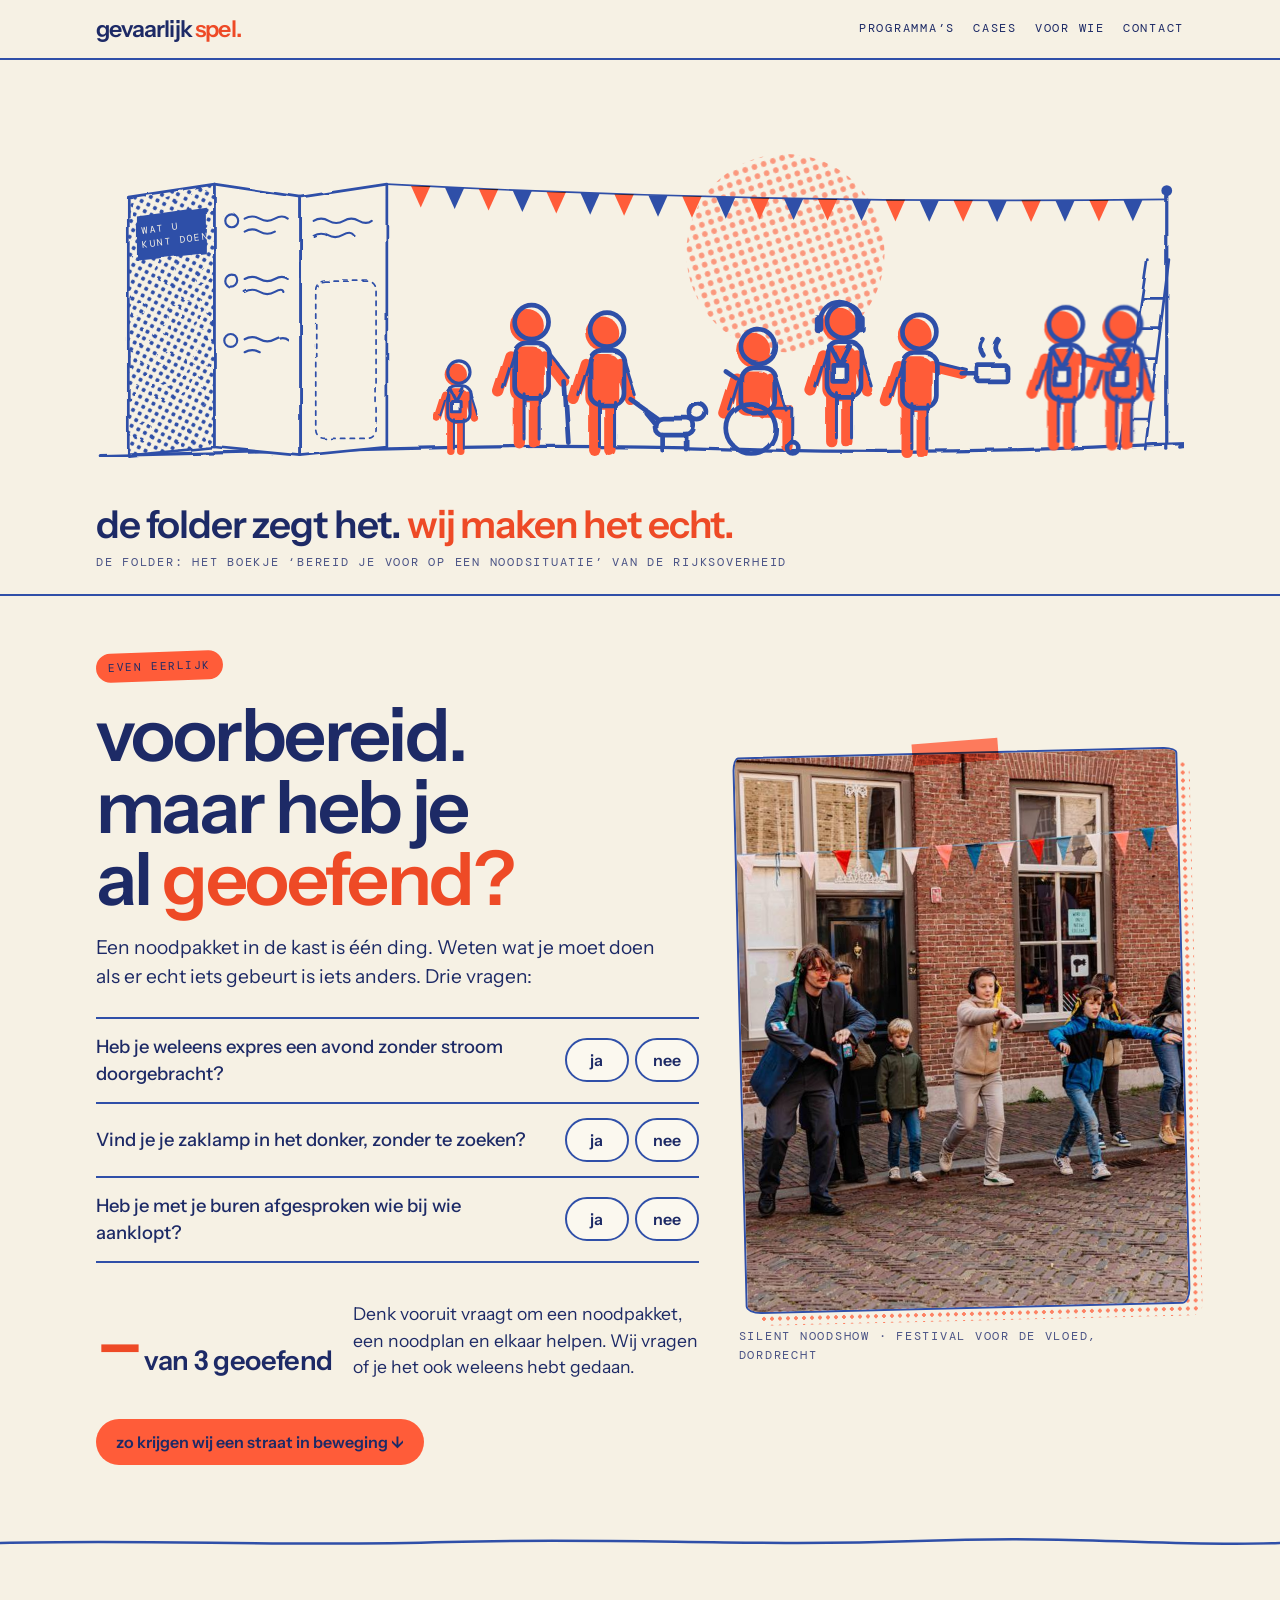
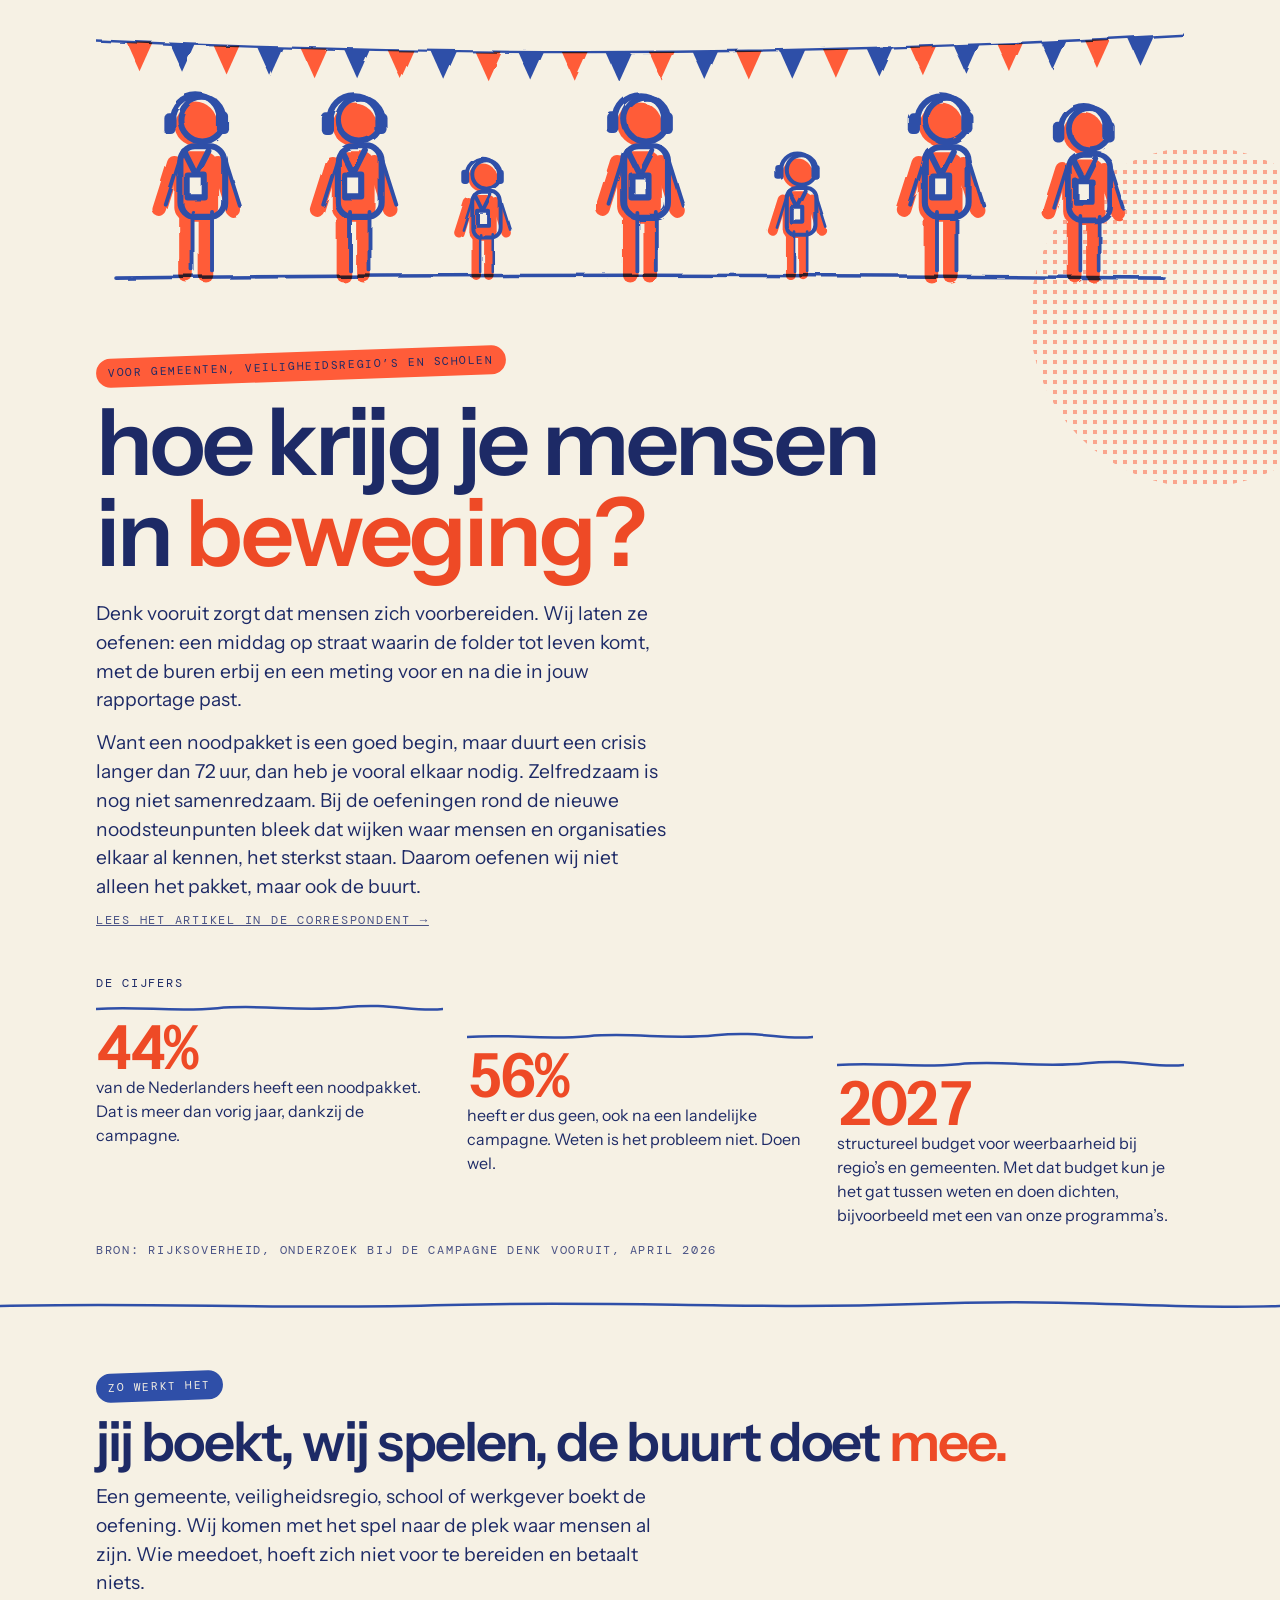
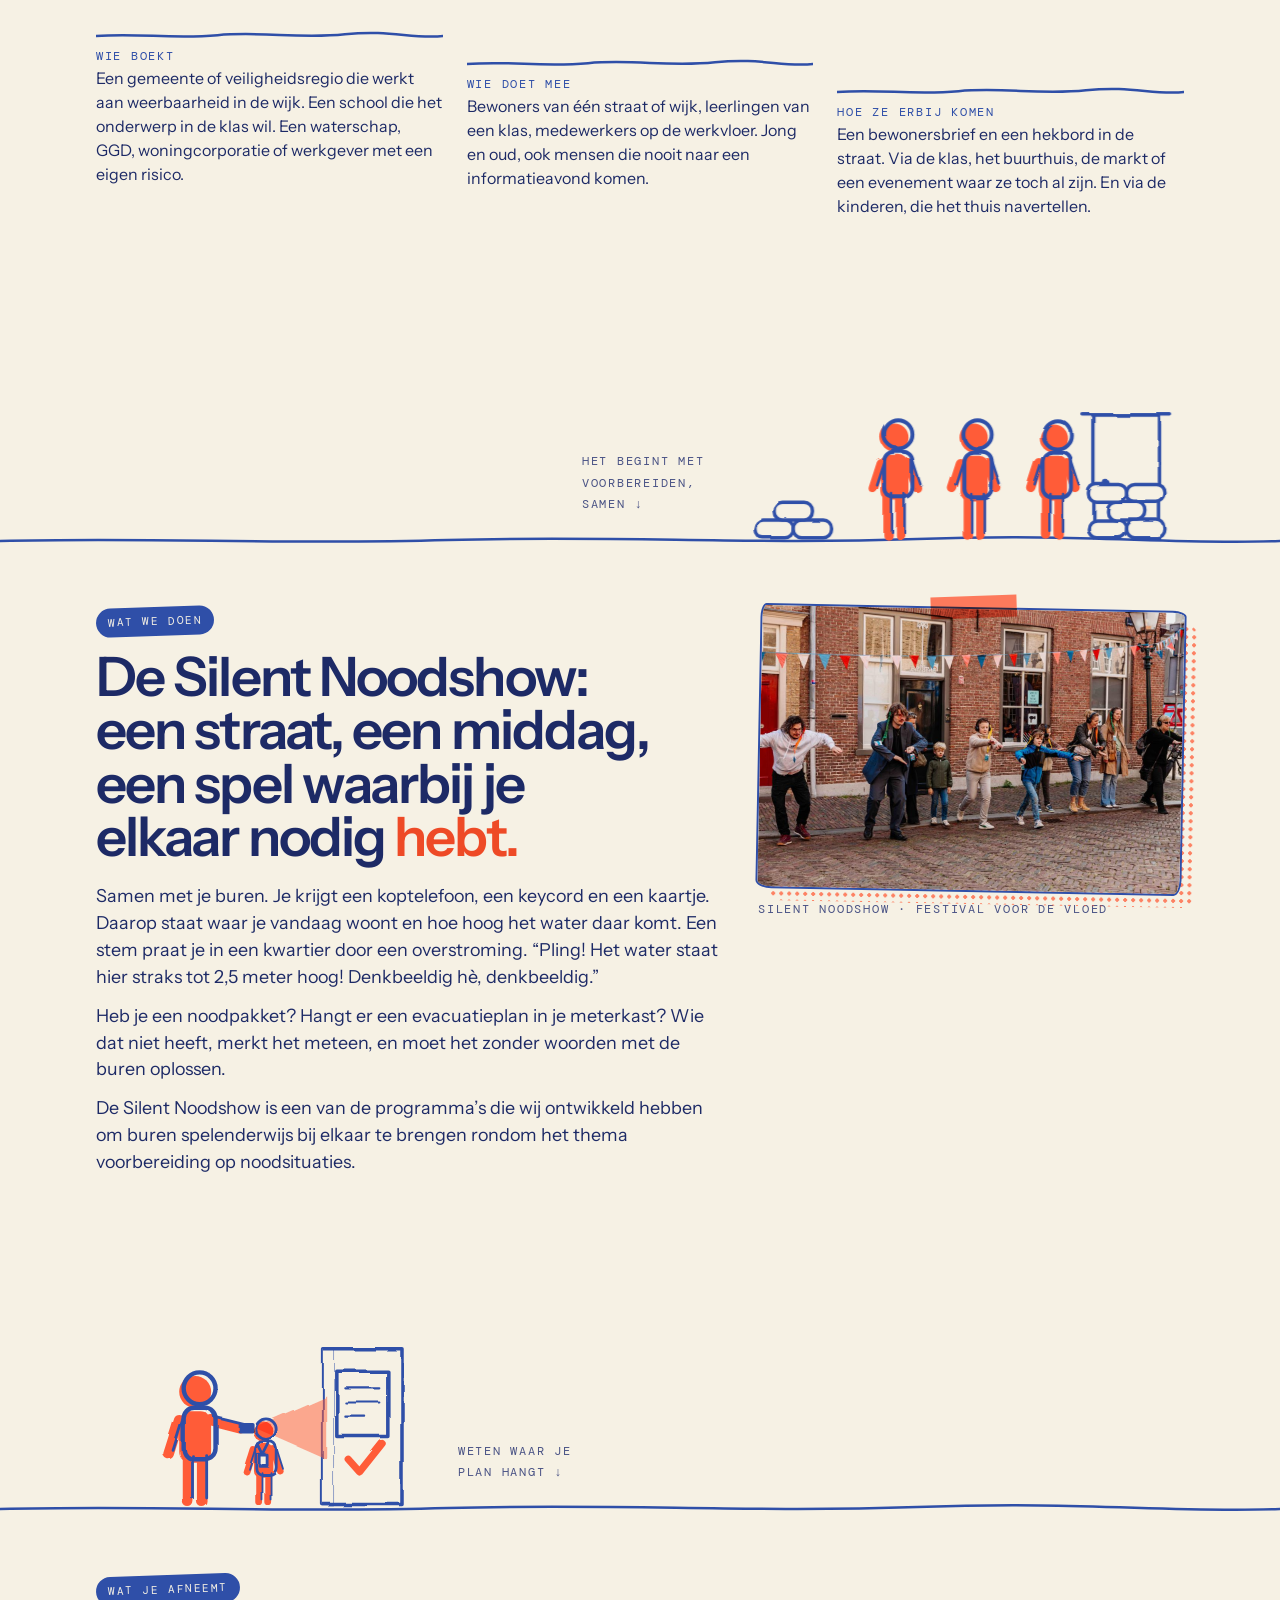
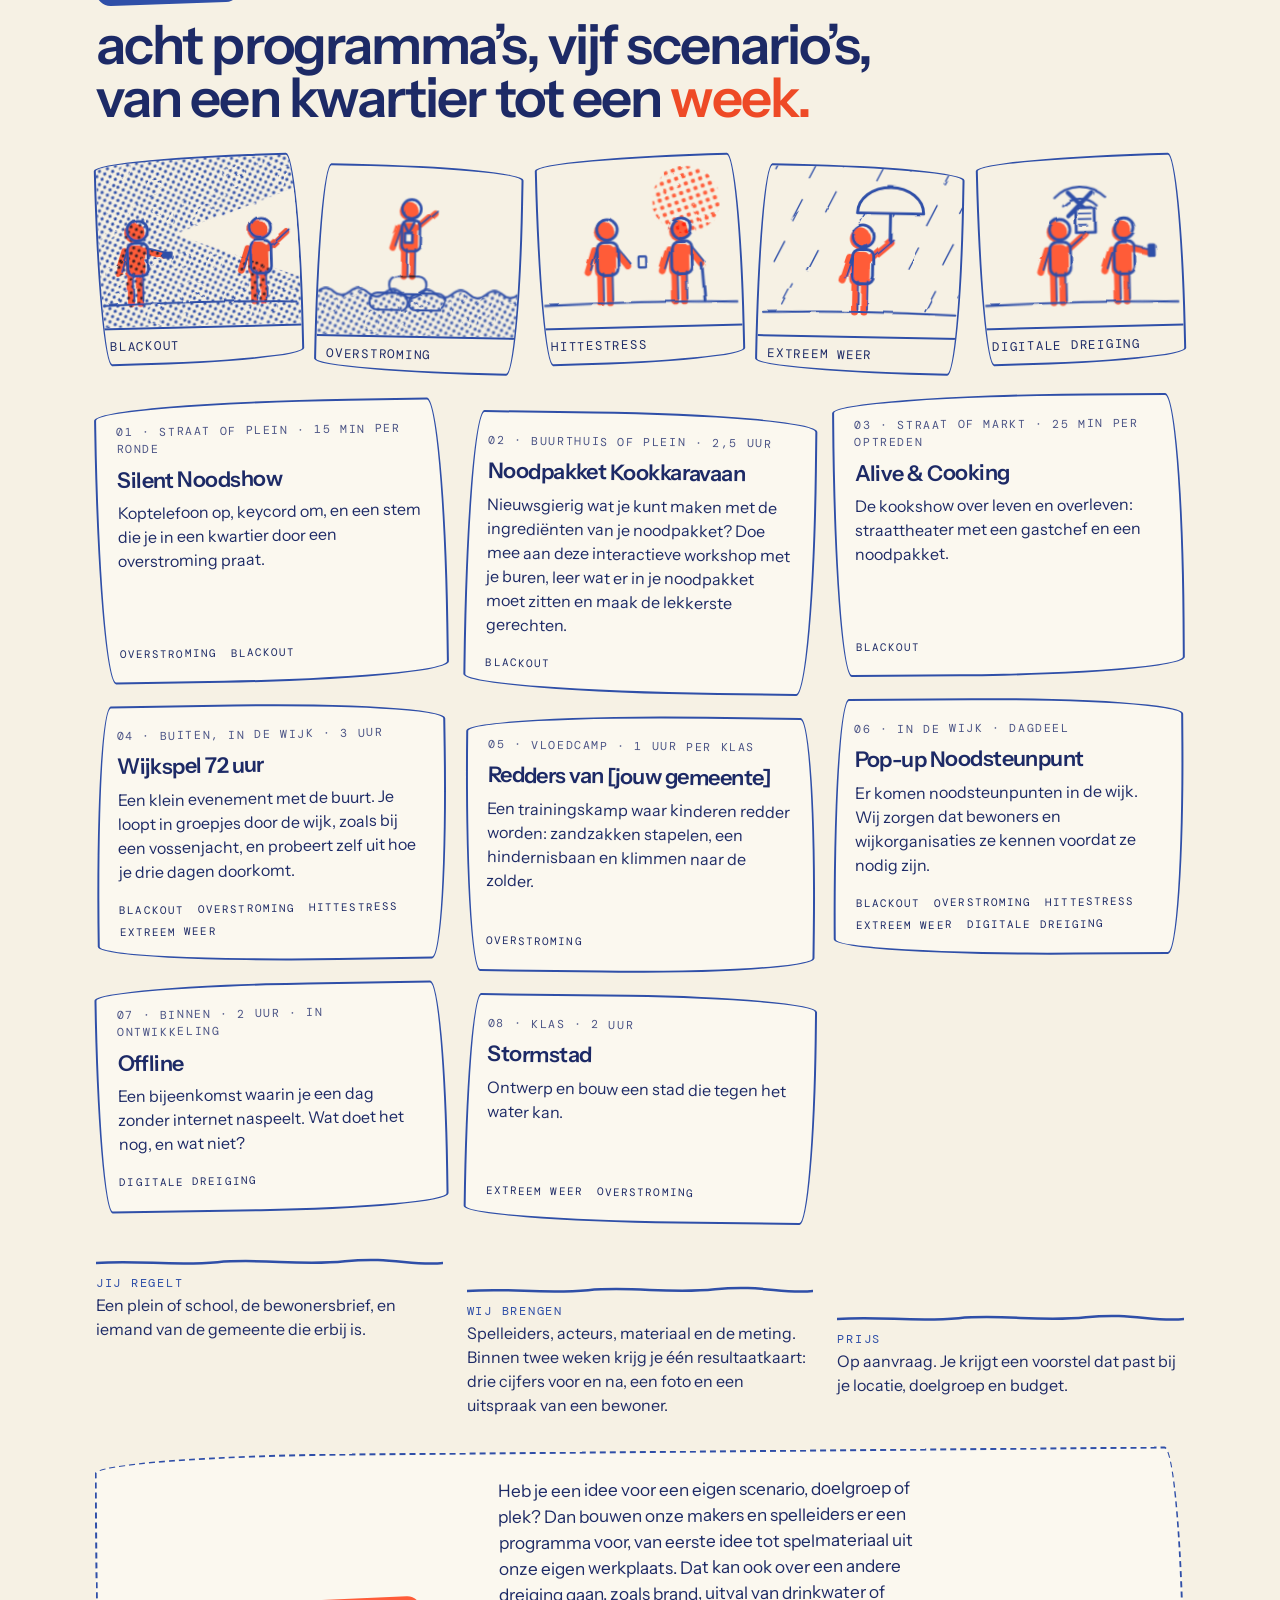
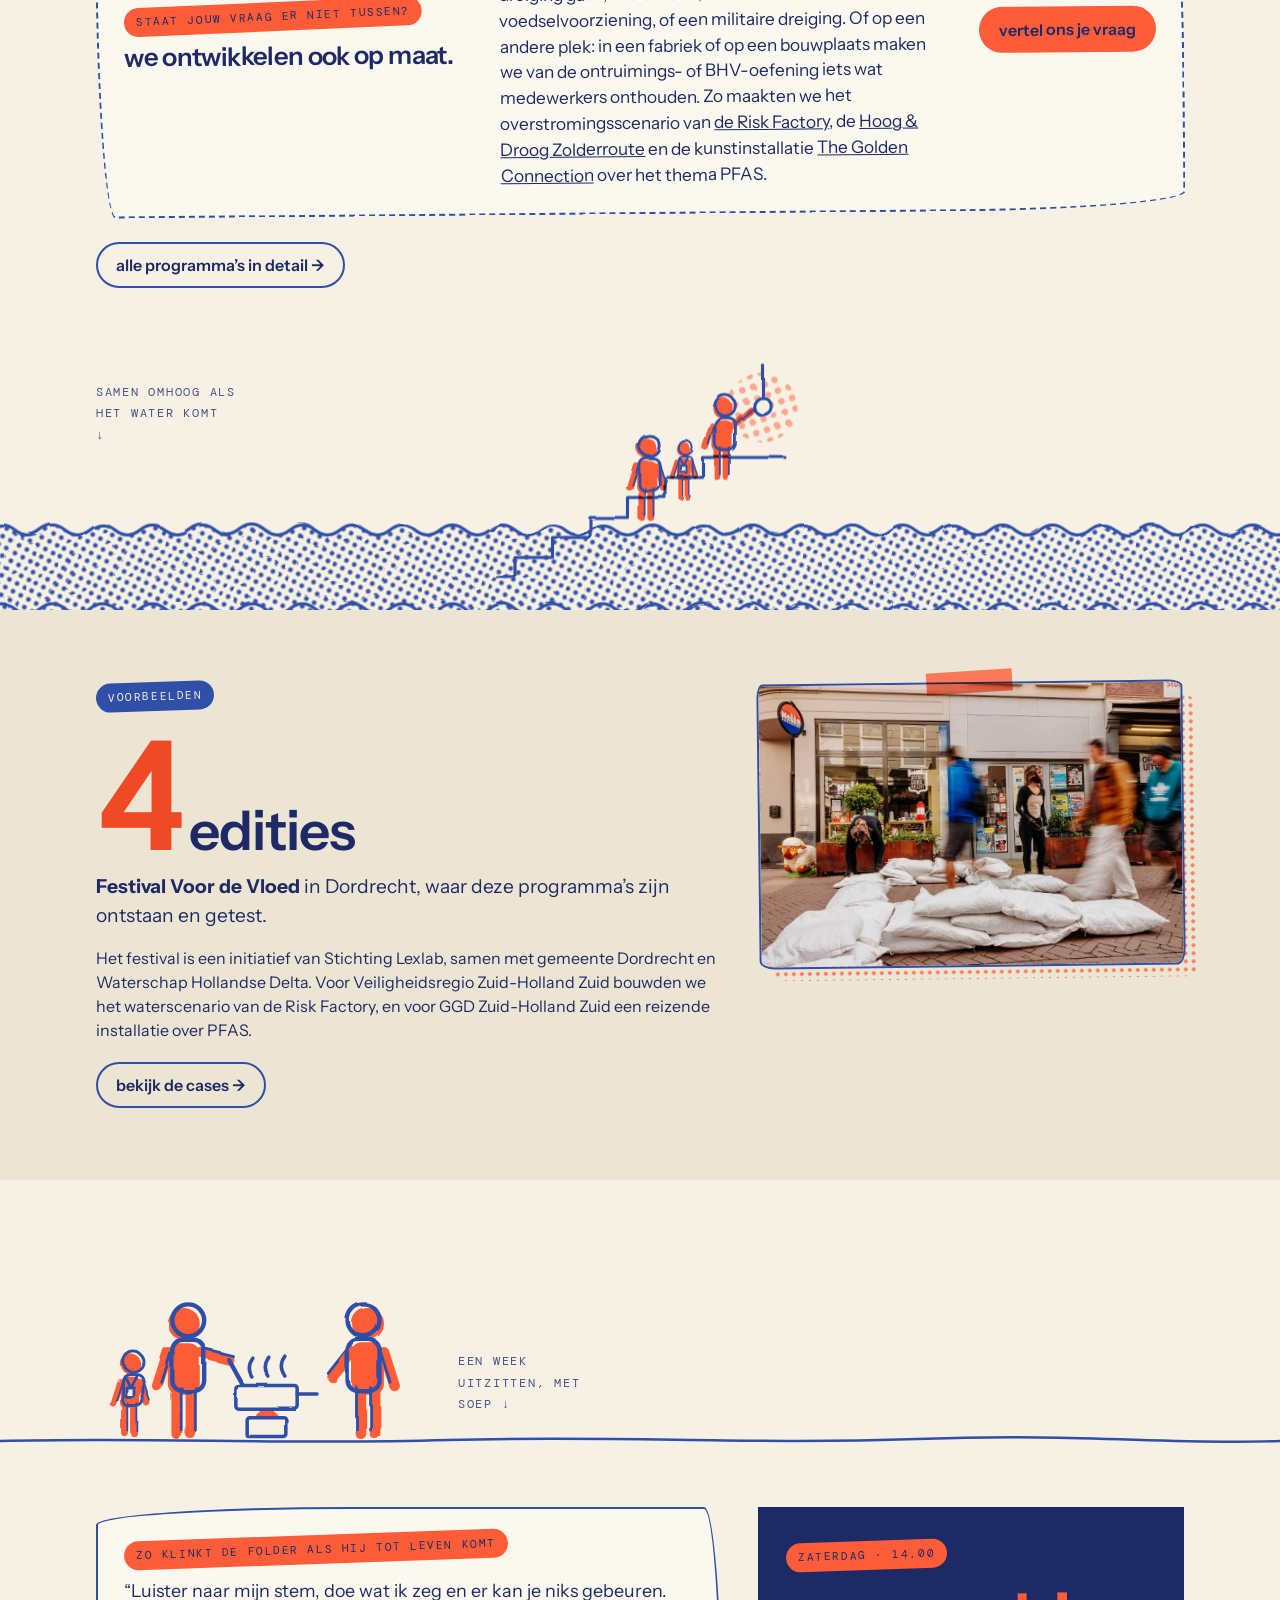
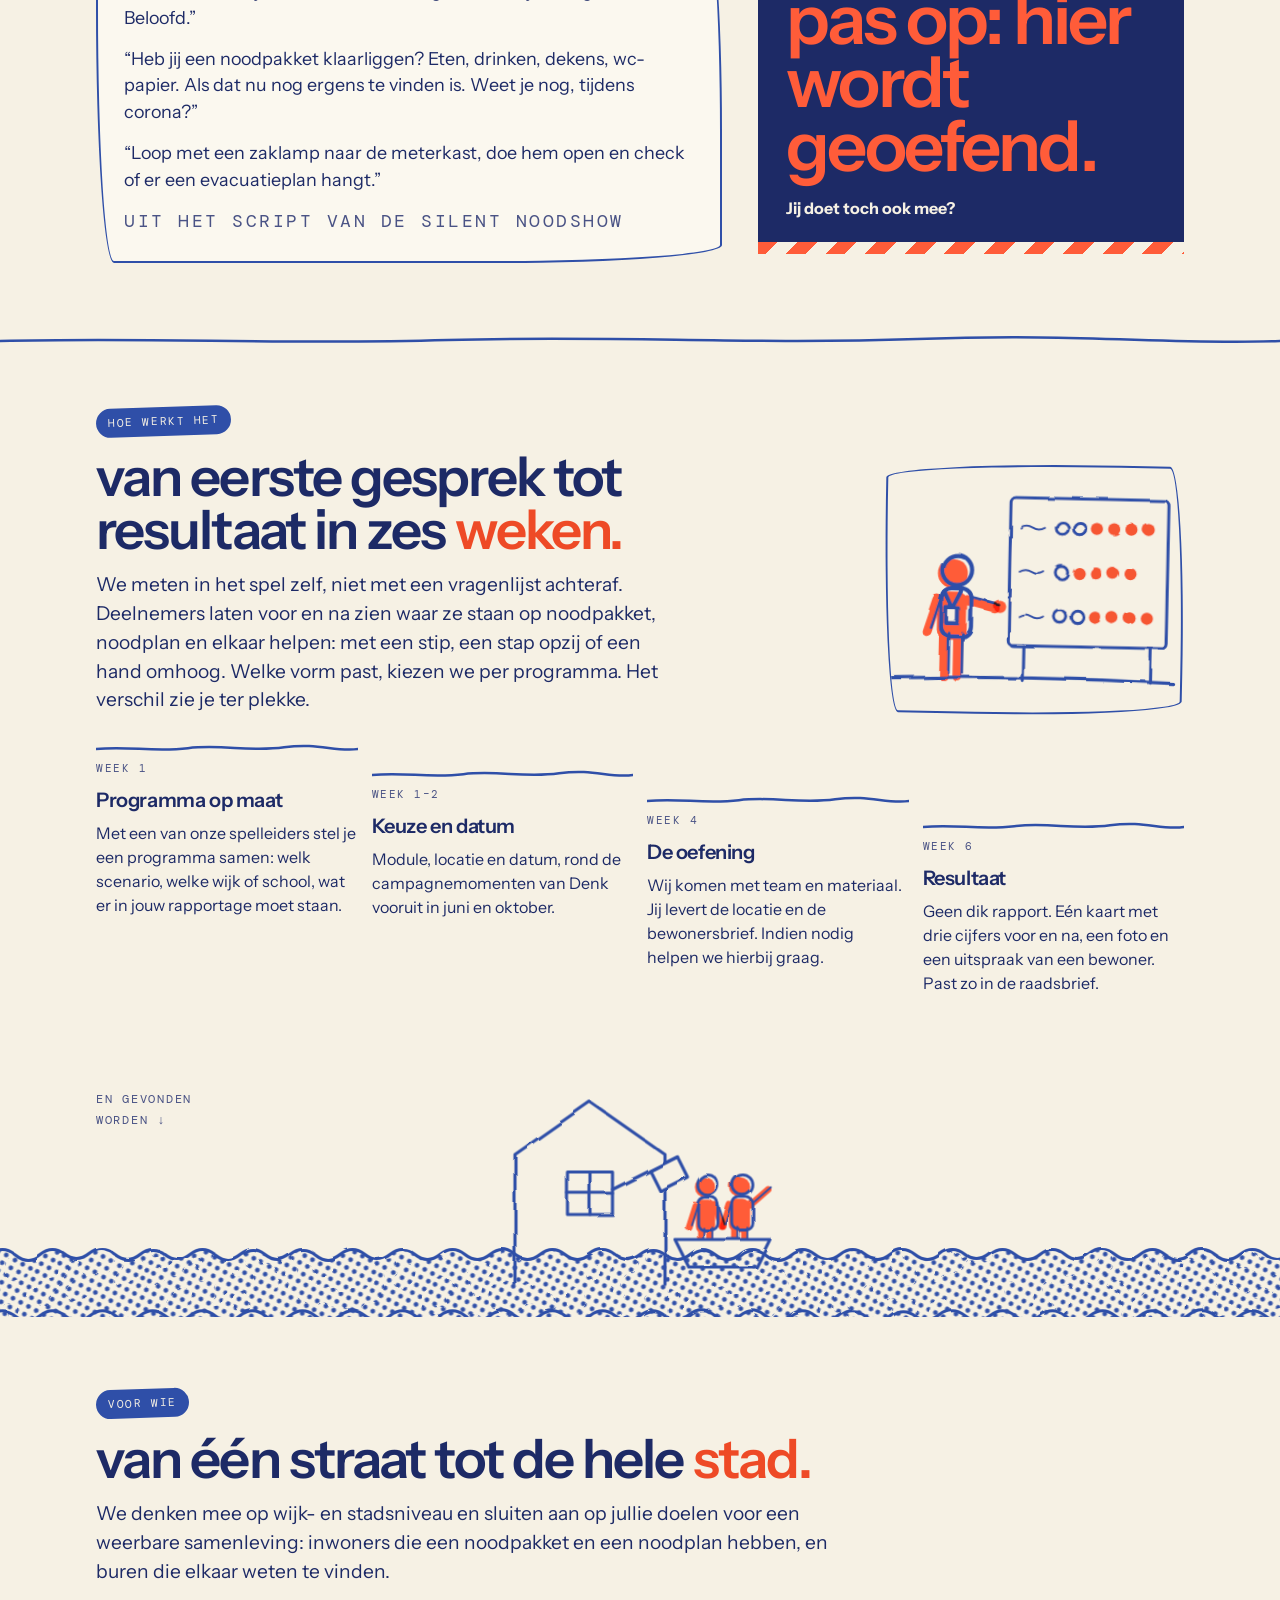
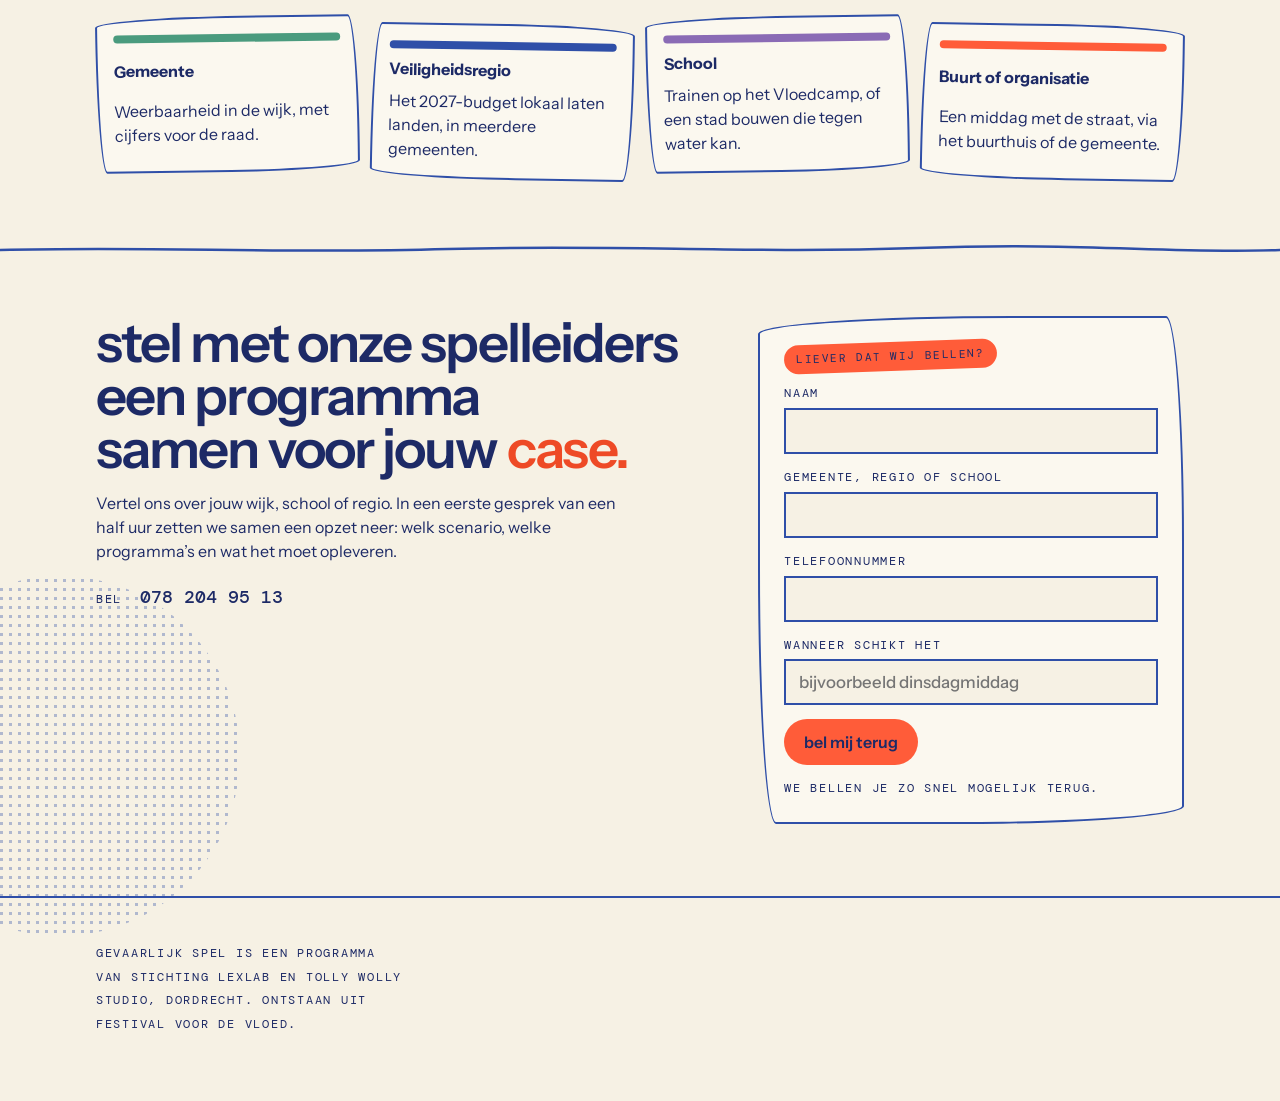
==== commit e3ef5516: "Werkgebied ook in organisatiegegevens en llms.txt Co-Authored-By: Claude Opus 5.5 <noreply@anthropic" ====
--- a/index.html
+++ b/index.html
@@ -1,17 +1,18 @@
 <!doctype html>
 <html lang="nl"><head><meta charset="utf-8"><meta name="viewport" content="width=device-width,initial-scale=1,viewport-fit=cover">
-<title>Gevaarlijk spel · weerbaar door spel · crisisoefeningen voor buurt, school en gemeente</title>
+<title>Gevaarlijk spel · crisisoefeningen voor buurt, school en gemeente</title>
 <meta name="description" content="Oefenen voor een noodsituatie, samen met de buren. Gevaarlijk spel speelt crisisoefeningen op straat, in de wijk en in de klas: overstroming, stroomuitval, hitte, extreem weer en uitval van internet. Voor gemeenten, veiligheidsregio’s, scholen en organisaties.">
 <link rel="icon" href="favicon.svg" type="image/svg+xml">
 <link rel="canonical" href="https://www.gevaarlijkspel.nl/">
 <meta property="og:url" content="https://www.gevaarlijkspel.nl/">
-<meta property="og:title" content="Gevaarlijk spel · weerbaar door spel · crisisoefeningen voor buurt, school en gemeente">
+<meta property="og:title" content="Gevaarlijk spel · crisisoefeningen voor buurt, school en gemeente">
 <meta property="og:description" content="Oefenen voor een noodsituatie, samen met de buren. Gevaarlijk spel speelt crisisoefeningen op straat, in de wijk en in de klas: overstroming, stroomuitval, hitte, extreem weer en uitval van internet. Voor gemeenten, veiligheidsregio’s, scholen en organisaties.">
 <meta property="og:type" content="website">
 <meta property="og:locale" content="nl_NL">
 <meta property="og:image" content="https://www.gevaarlijkspel.nl/img/deel.png">
 <meta name="twitter:card" content="summary_large_image">
-<link rel="stylesheet" href="fonts.css">
+<link rel="preconnect" href="https://fonts.googleapis.com">
+<link rel="stylesheet" href="https://fonts.googleapis.com/css2?family=Instrument+Sans:wght@400;500;600&family=DM+Mono:wght@400;500&display=swap">
 <link rel="stylesheet" href="gs.css">
 <style>
 /* opening: het spel */
@@ -203,7 +204,7 @@
 
 <header class="kop"><div class="wrap">
   <a class="wm" href="index.html">gevaarlijk <span>spel.</span></a>
-  <nav class="mono" aria-label="hoofdmenu"><a href="programmas.html">programma’s</a><a href="cases.html">voorbeelden</a><a href="voor-wie.html">voor wie</a><a href="#contact">contact</a></nav>
+  <nav class="mono" aria-label="hoofdmenu"><a href="programmas.html">programma’s</a><a href="cases.html">cases</a><a href="voor-wie.html">voor wie</a><a href="#contact">contact</a></nav>
 </div></header>
 
 <main>
@@ -273,7 +274,7 @@
       <p style="font-size:1.12rem;margin-top:12px;max-width:52ch">Heb je een noodpakket? Hangt er een evacuatieplan in je meterkast? Wie dat niet heeft, merkt het meteen, en moet het zonder woorden met de buren oplossen.</p>
       <p style="font-size:1.12rem;margin-top:12px;max-width:52ch">De Silent Noodshow is een van de programma’s die wij ontwikkeld hebben om buren spelenderwijs bij elkaar te brengen rondom het thema voorbereiding op noodsituaties.</p>
     </div>
-    <div><img class="foto" src="img/silent-straat.jpg" alt="Buren met koptelefoons op doen midden op straat samen dezelfde beweging"><p class="mono bijschrift">silent noodshow · festival voor de vloed</p></div>
+    <div><img class="foto" src="img/v5-1.jpg" alt="Een rij buren op de stoep doet tegelijk dezelfde beweging na, met koptelefoons op"><p class="mono bijschrift">silent noodshow · festival voor de vloed</p></div>
   </div>
 </div></section>
 
@@ -305,7 +306,7 @@
     <div class="groot-getal" style="margin-top:20px">4<small> edities</small></div>
     <p style="font-size:1.2rem;margin-top:12px"><b>Festival Voor de Vloed</b> in Dordrecht, waar deze programma’s zijn ontstaan en getest.</p>
         <p style="margin-top:16px">Het festival is een initiatief van Stichting Lexlab, samen met gemeente Dordrecht en Waterschap Hollandse Delta. Voor Veiligheidsregio Zuid-Holland Zuid bouwden we het waterscenario van de Risk Factory, en voor GGD Zuid-Holland Zuid een reizende installatie over PFAS.</p>
-    <p style="margin-top:20px"><a class="knop leeg" href="cases.html">bekijk de voorbeelden →</a></p>
+    <p style="margin-top:20px"><a class="knop leeg" href="cases.html">bekijk de cases →</a></p>
   </div>
   <img class="foto" src="img/v5-7.jpg" alt="Zandzakken opgestapeld in een winkelstraat, voorbijgangers lopen erlangs" loading="lazy">
 </div></section>
@@ -352,7 +353,6 @@
     <h2>stel met onze spelleiders een programma samen voor jouw <span class="z">case.</span></h2>
     <p style="margin-top:16px;max-width:50ch">Vertel ons over jouw wijk, school of regio. In een eerste gesprek van een half uur zetten we samen een opzet neer: welk scenario, welke programma’s en wat het moet opleveren.</p>
     <dl class="bereik">
-      <dt class="mono">mail</dt><dd><a href="mailto:info@gevaarlijkspel.nl">info@gevaarlijkspel.nl</a></dd>
       <dt class="mono">bel</dt><dd>078 204 95 13</dd>
     </dl>
   </div>
@@ -369,27 +369,12 @@
 </div></section>
 
 <footer class="voet"><div class="wrap">
-  <p class="slogan">weerbaar door <span>spel.</span></p>
   <p class="mono" style="line-height:1.9">gevaarlijk spel is een programma van Stichting Lexlab en Tolly Wolly Studio, Dordrecht. Ontstaan uit Festival Voor de Vloed.</p>
-  <nav class="voetlinks mono" aria-label="verwante sites">
-    <span>ook van ons</span>
-    <a href="https://www.tollywollystudio.nl" rel="noopener">Tolly Wolly Studio →</a>
-    <a href="https://www.lexlab.nl" rel="noopener">Lexlab →</a>
-    <a href="https://festivalvoordevloed.nl" rel="noopener">Festival Voor de Vloed →</a>
-    <a href="https://www.dereddersvandordt.nl" rel="noopener">De Redders van Dordt →</a>
-  </nav>
-  <div class="voetlinks mono">
-    <span>contact</span>
-    <a href="mailto:info@gevaarlijkspel.nl">info@gevaarlijkspel.nl</a>
-    <a href="tel:+31782049513">078 204 95 13</a>
-    <a href="privacy.html">privacy</a>
-  </div>
 </div></footer>
 
 
 <script src="figuren.js"></script>
 <script src="gs.js"></script>
-<script src="stats.js" defer></script>
 <script>
 (function(){
   var pl=document.getElementById('proglijst');if(!pl.querySelector('.pk'))pl.innerHTML=GS.kaartLijst();
@@ -410,7 +395,7 @@
     tk.disabled=true;tm.textContent='versturen…';
     fetch('terugbel.php',{method:'POST',body:new FormData(tf)}).then(function(r){return r.ok?r.json():Promise.reject();}).then(function(d){
       if(d&&d.ok){tf.reset();tm.textContent='gelukt. we bellen je zo snel mogelijk terug.';}else{return Promise.reject();}
-    }).catch(function(){tm.textContent='versturen lukte niet. bel 078 204 95 13 of mail info@gevaarlijkspel.nl.';}).then(function(){tk.disabled=false;});
+    }).catch(function(){tm.textContent='versturen lukte niet. bel ons op 078 204 95 13.';}).then(function(){tk.disabled=false;});
   });
 
   // de toets
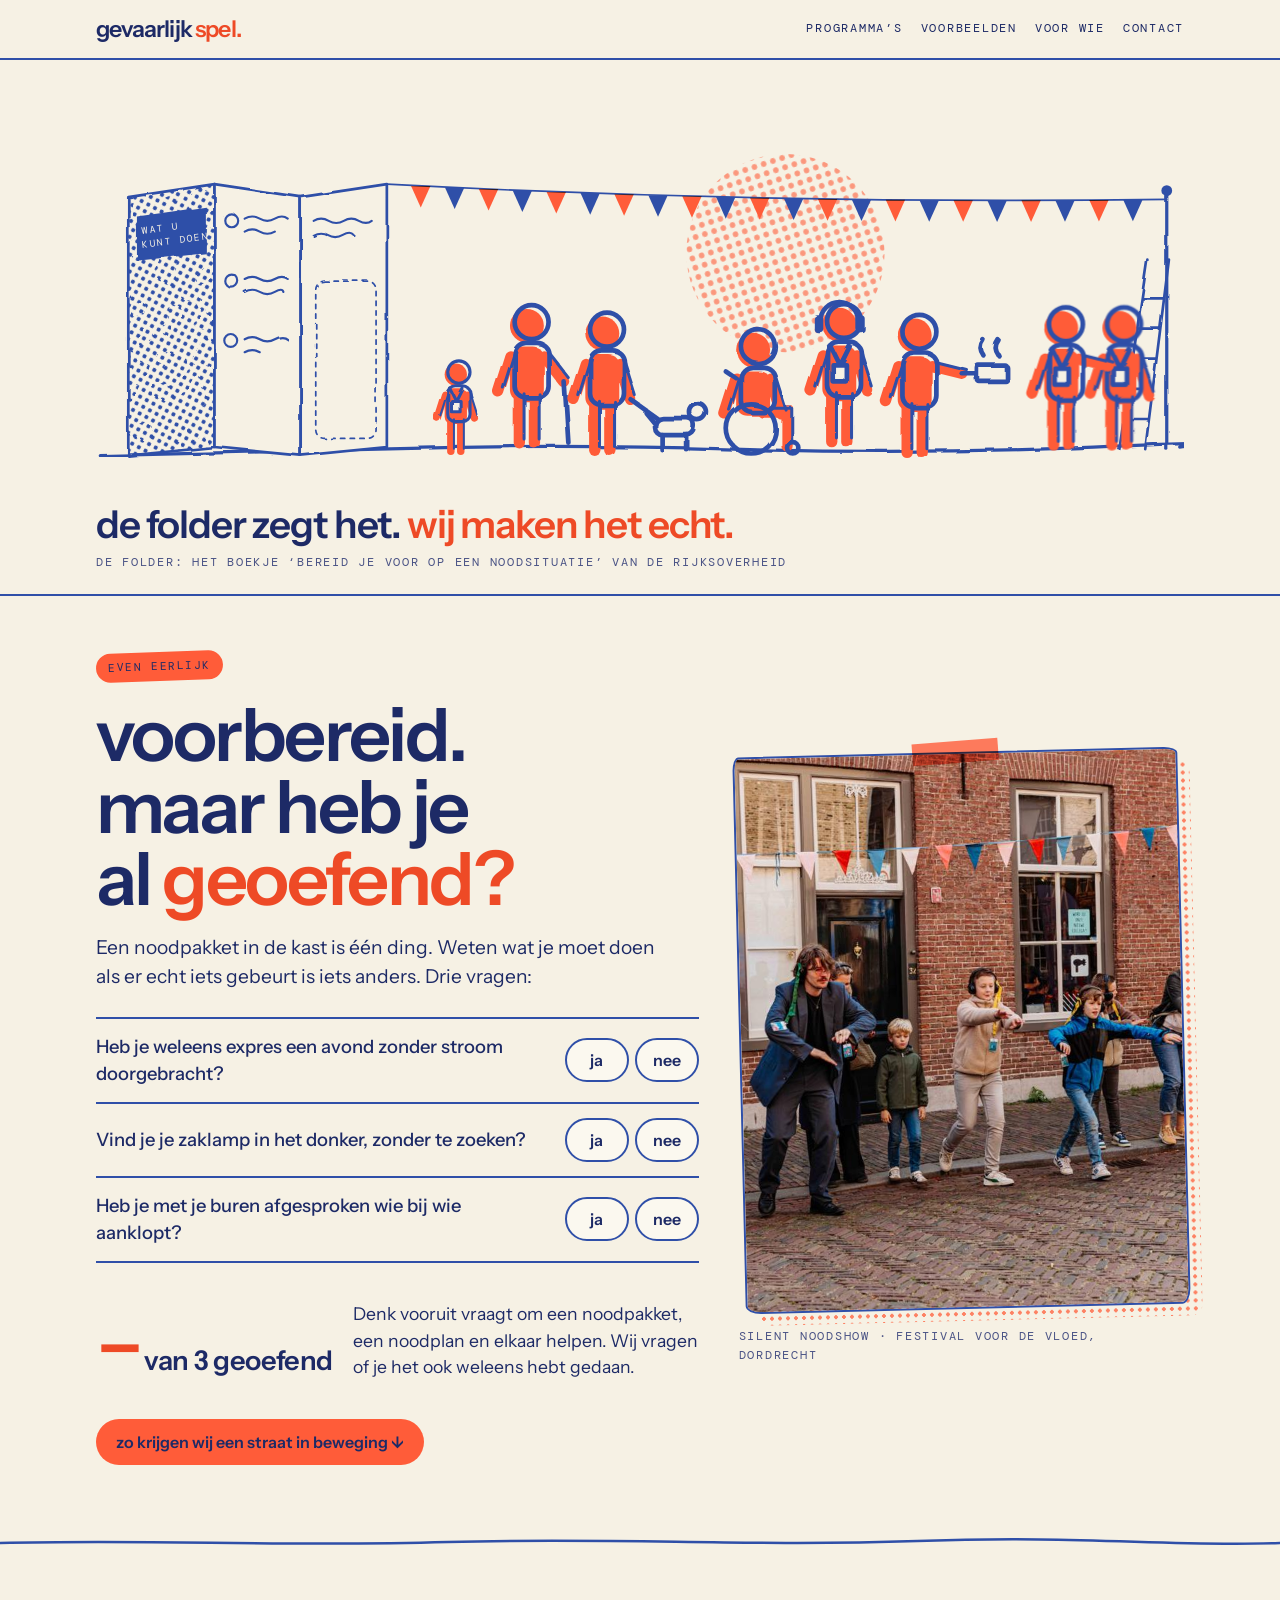
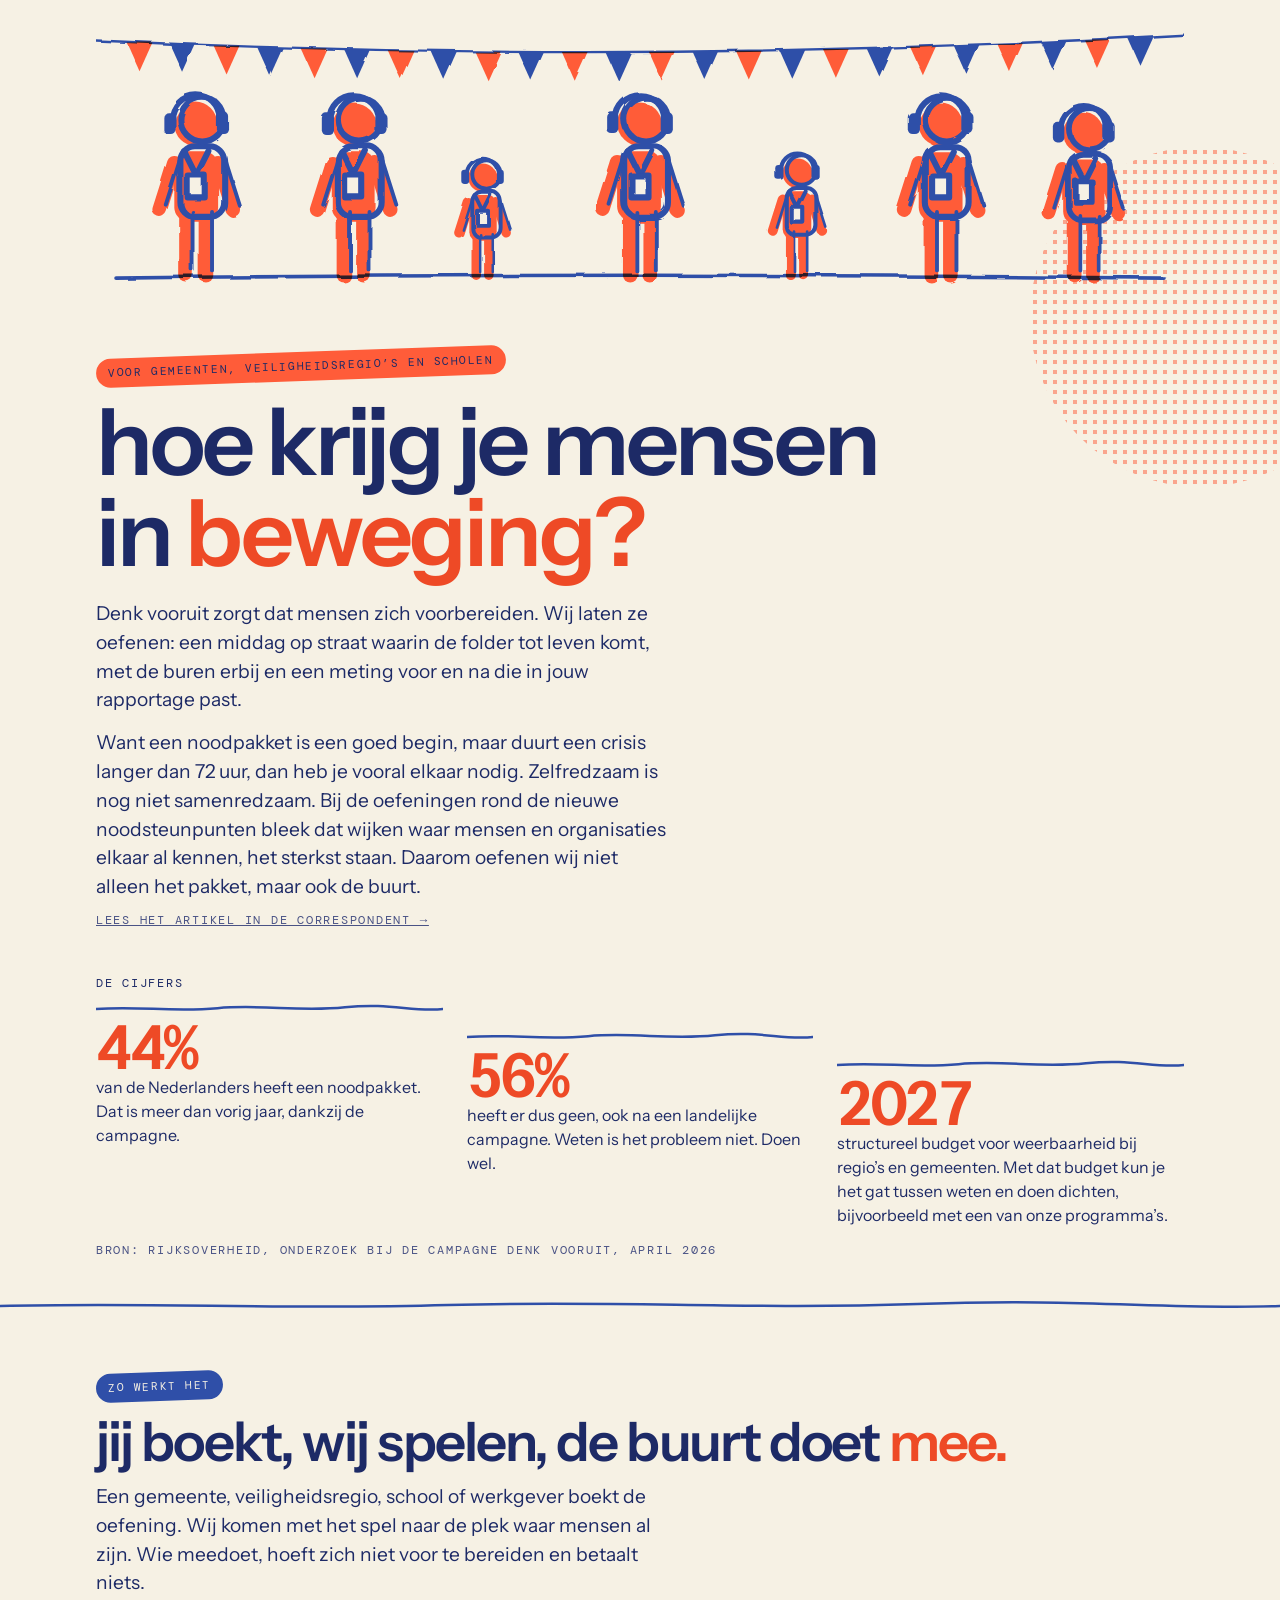
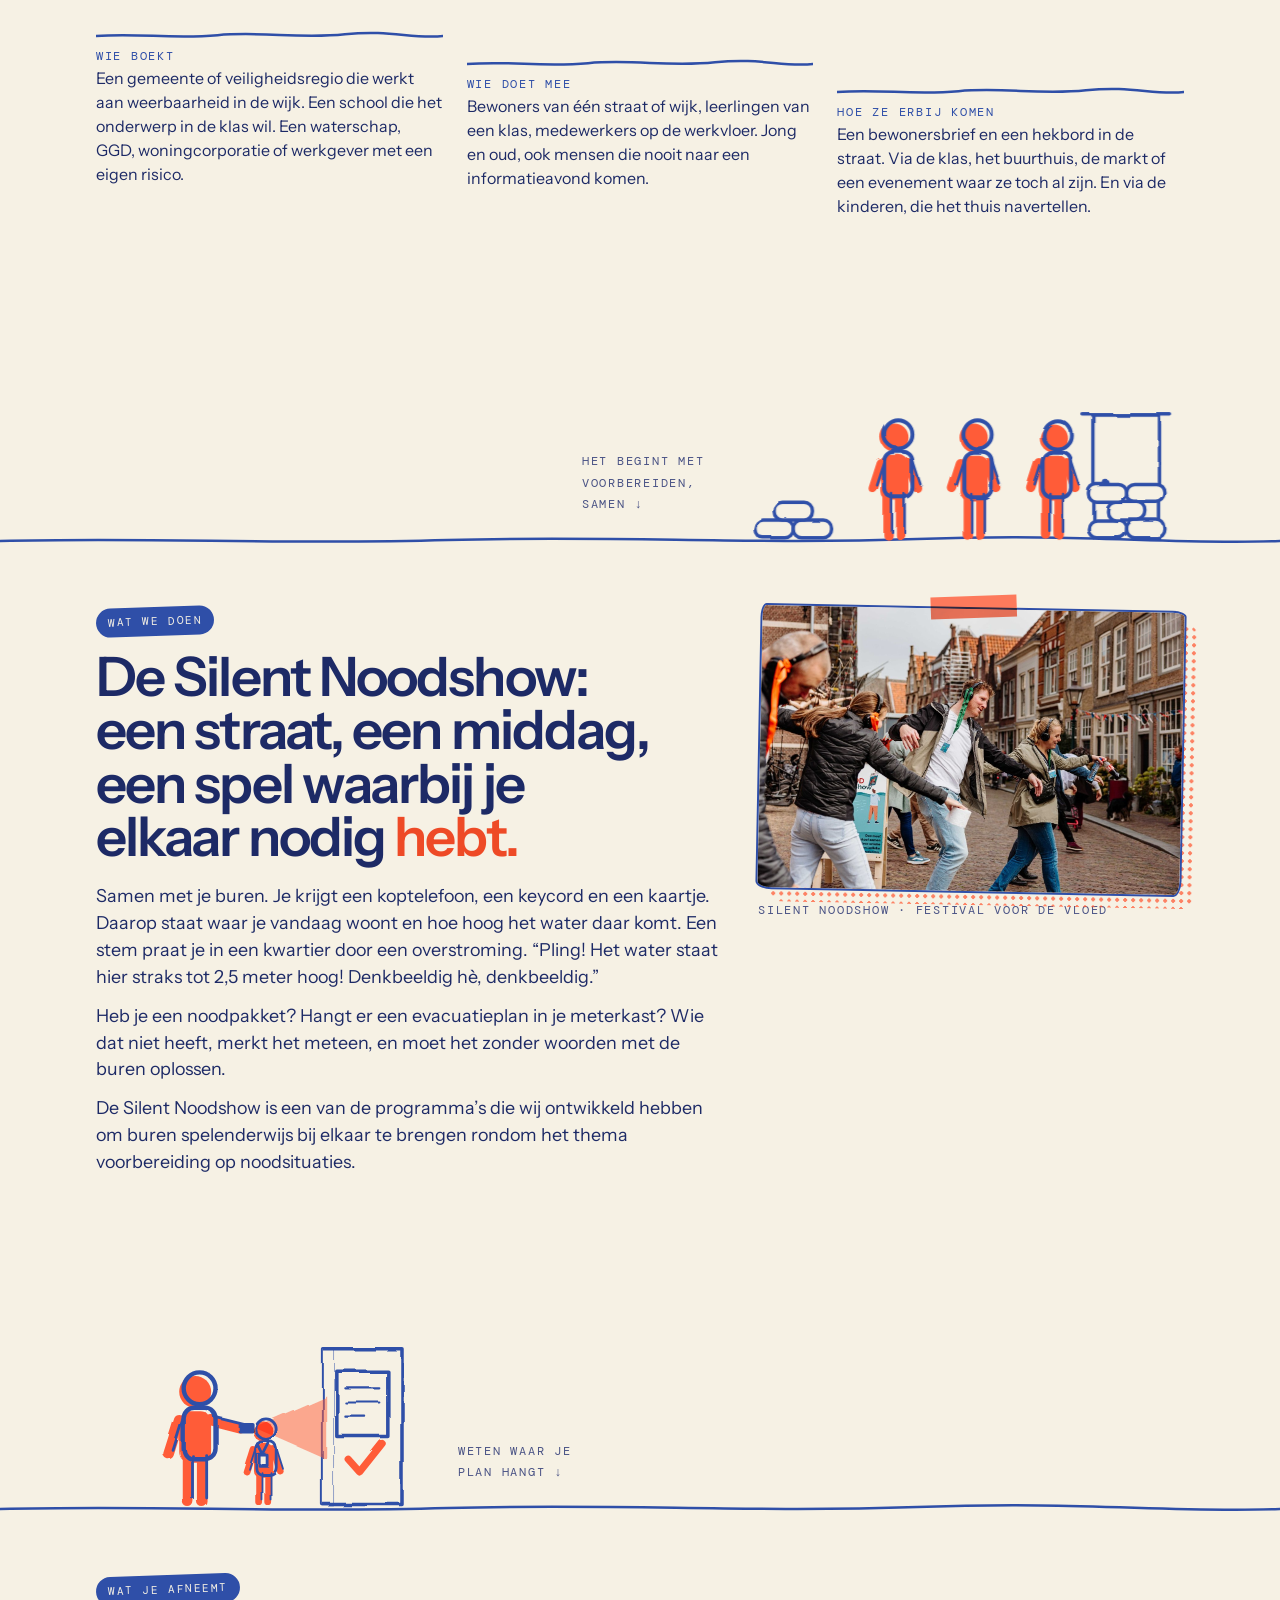
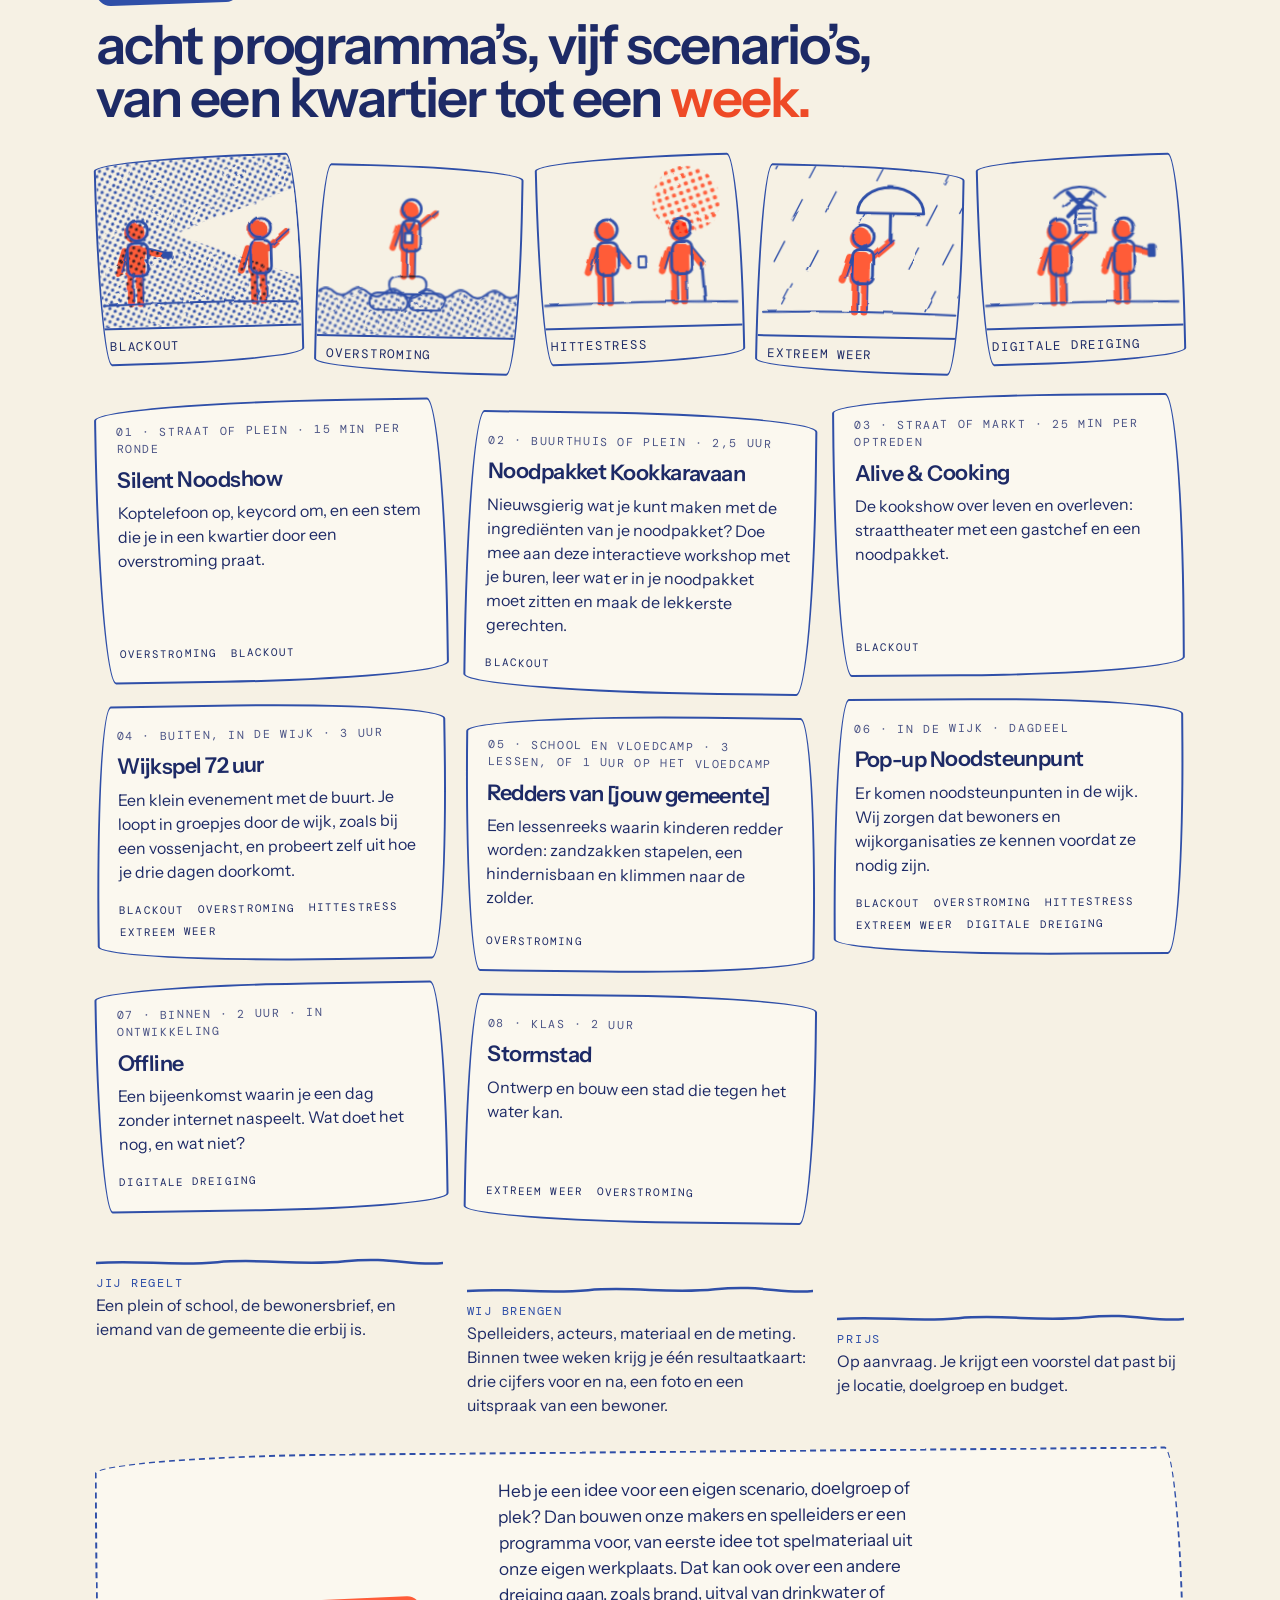
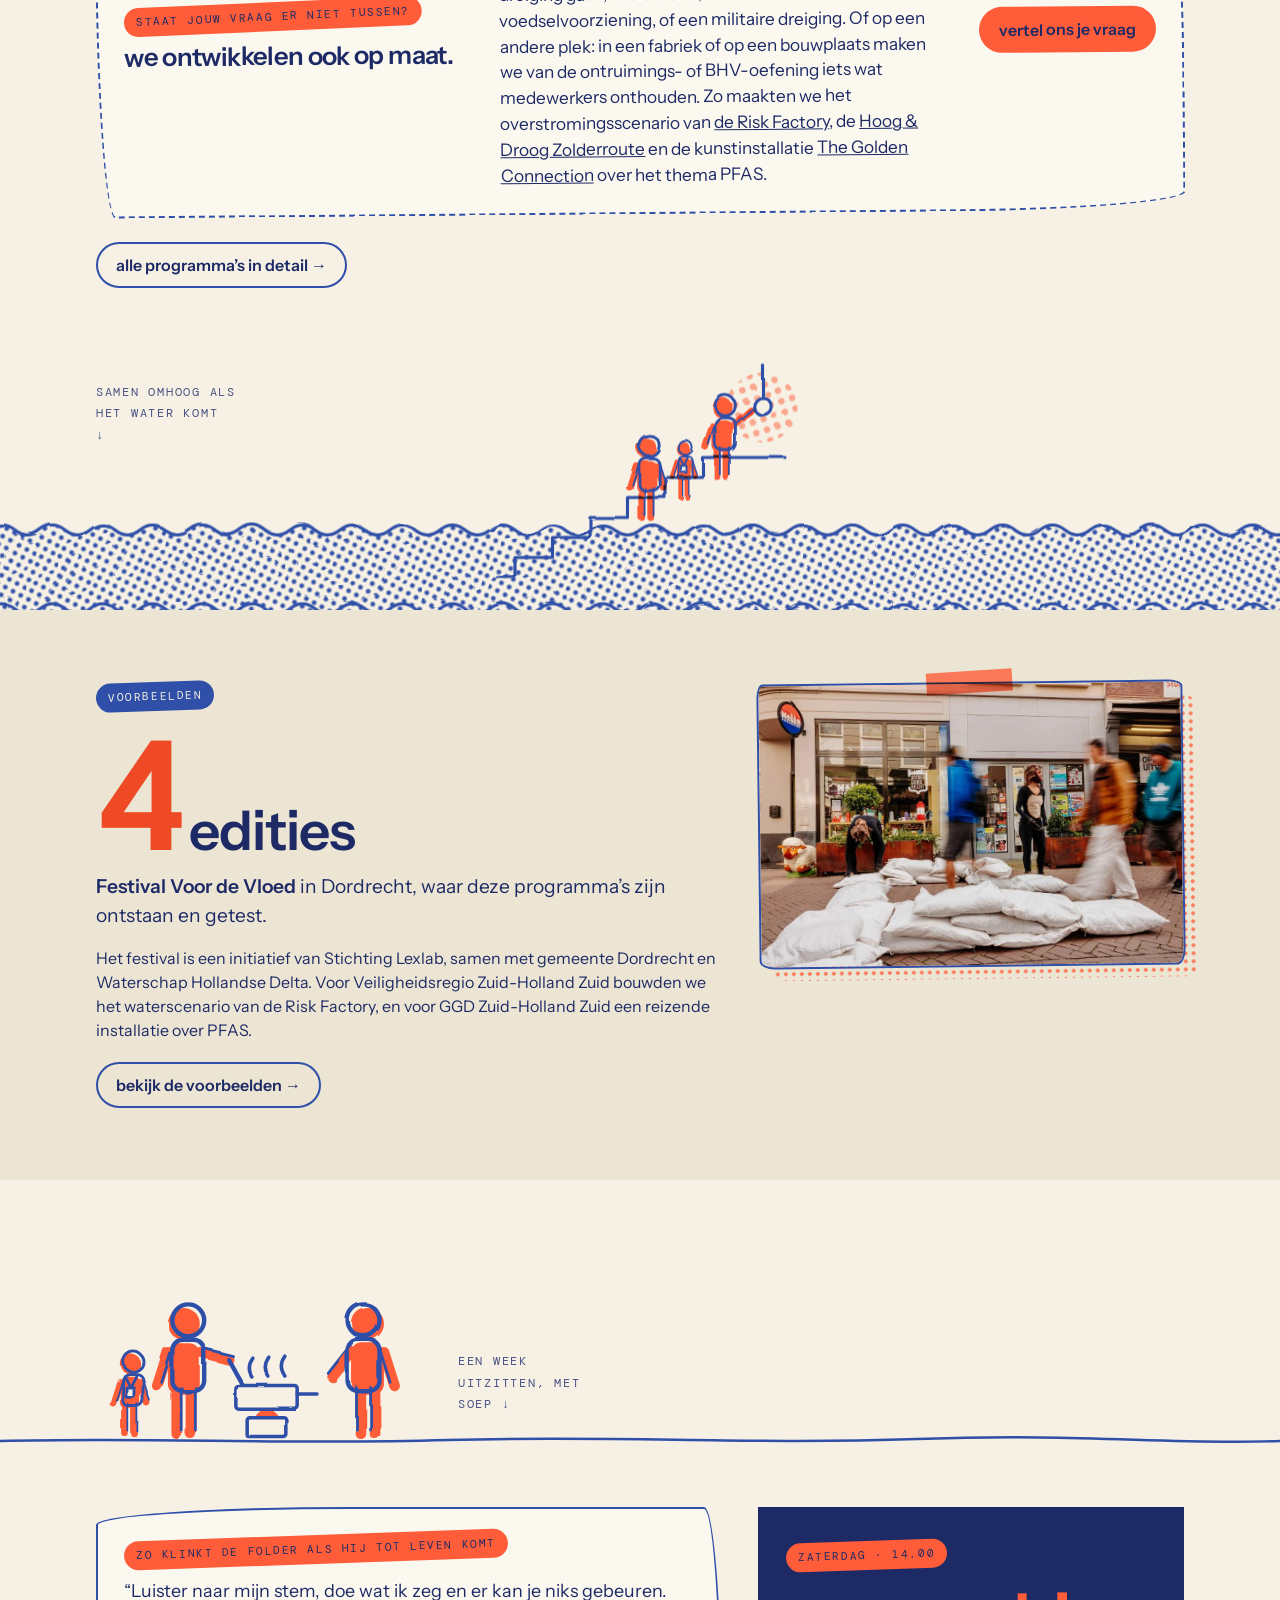
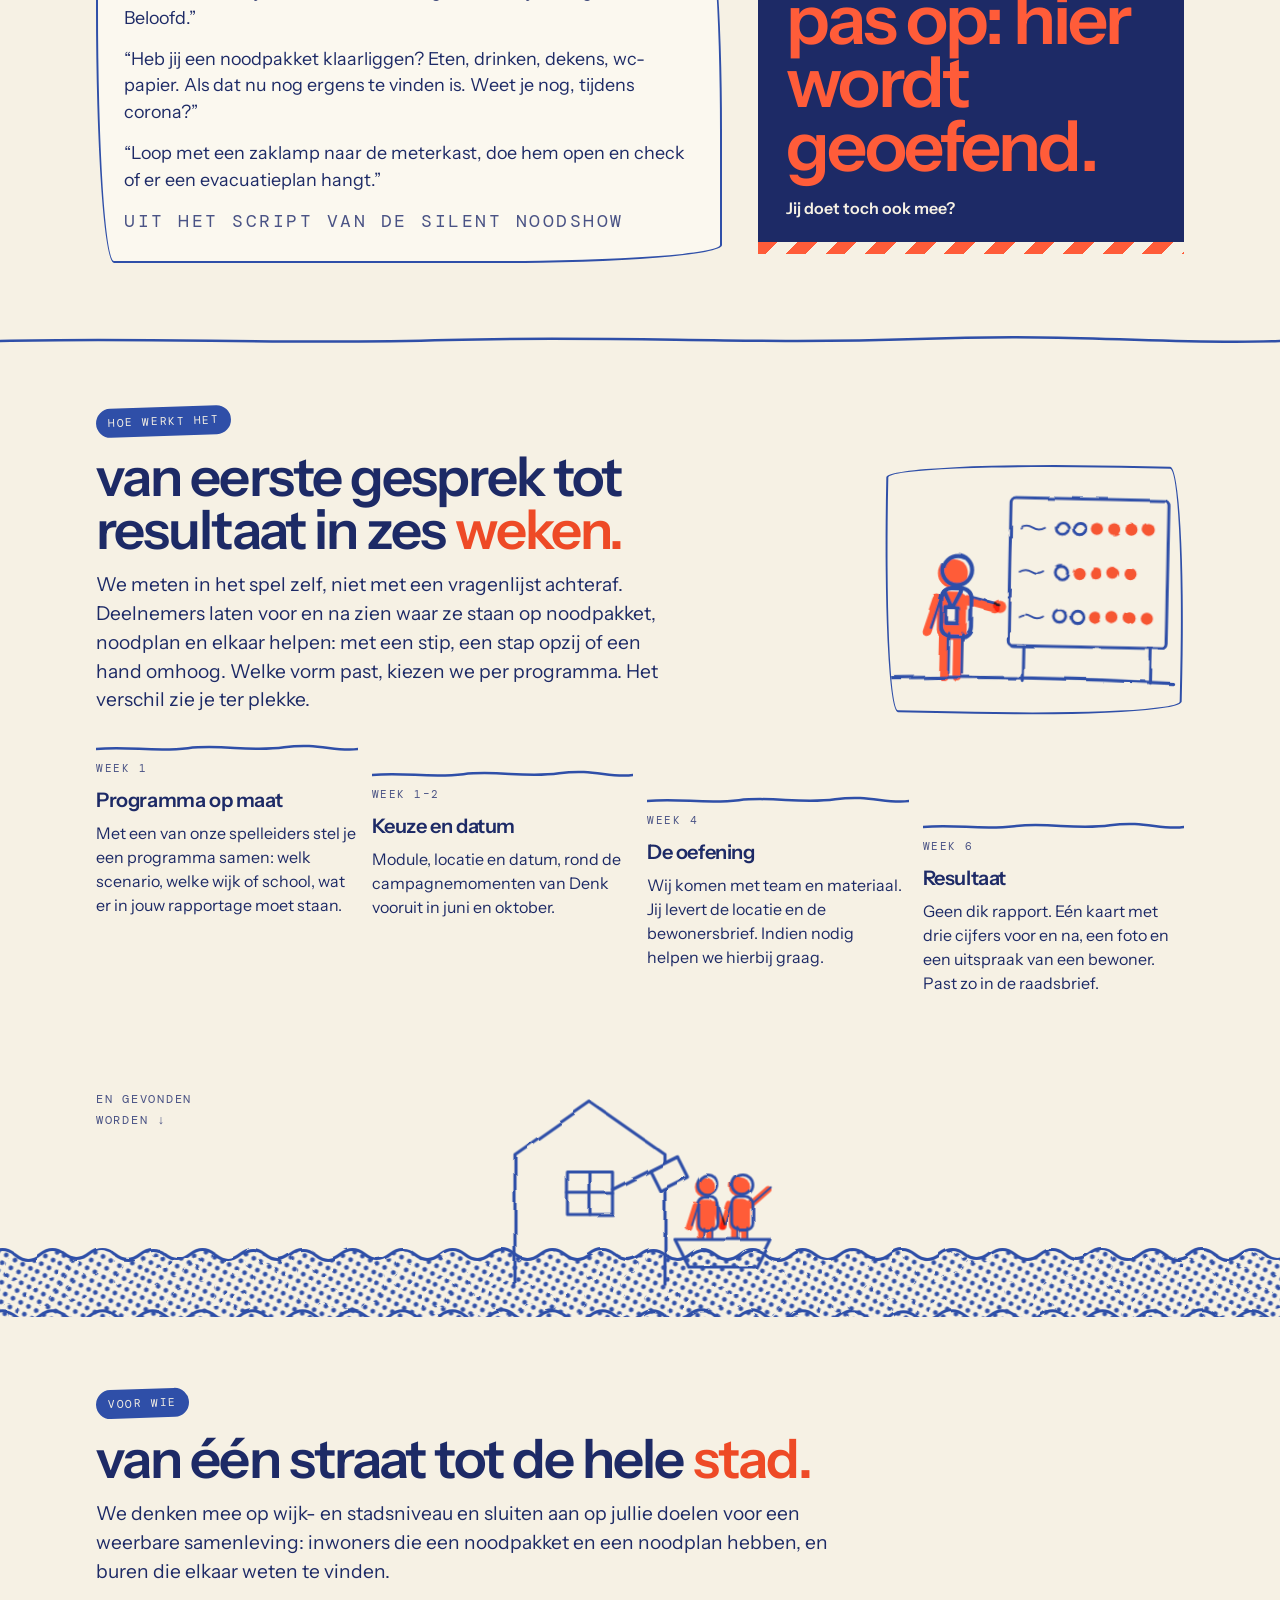
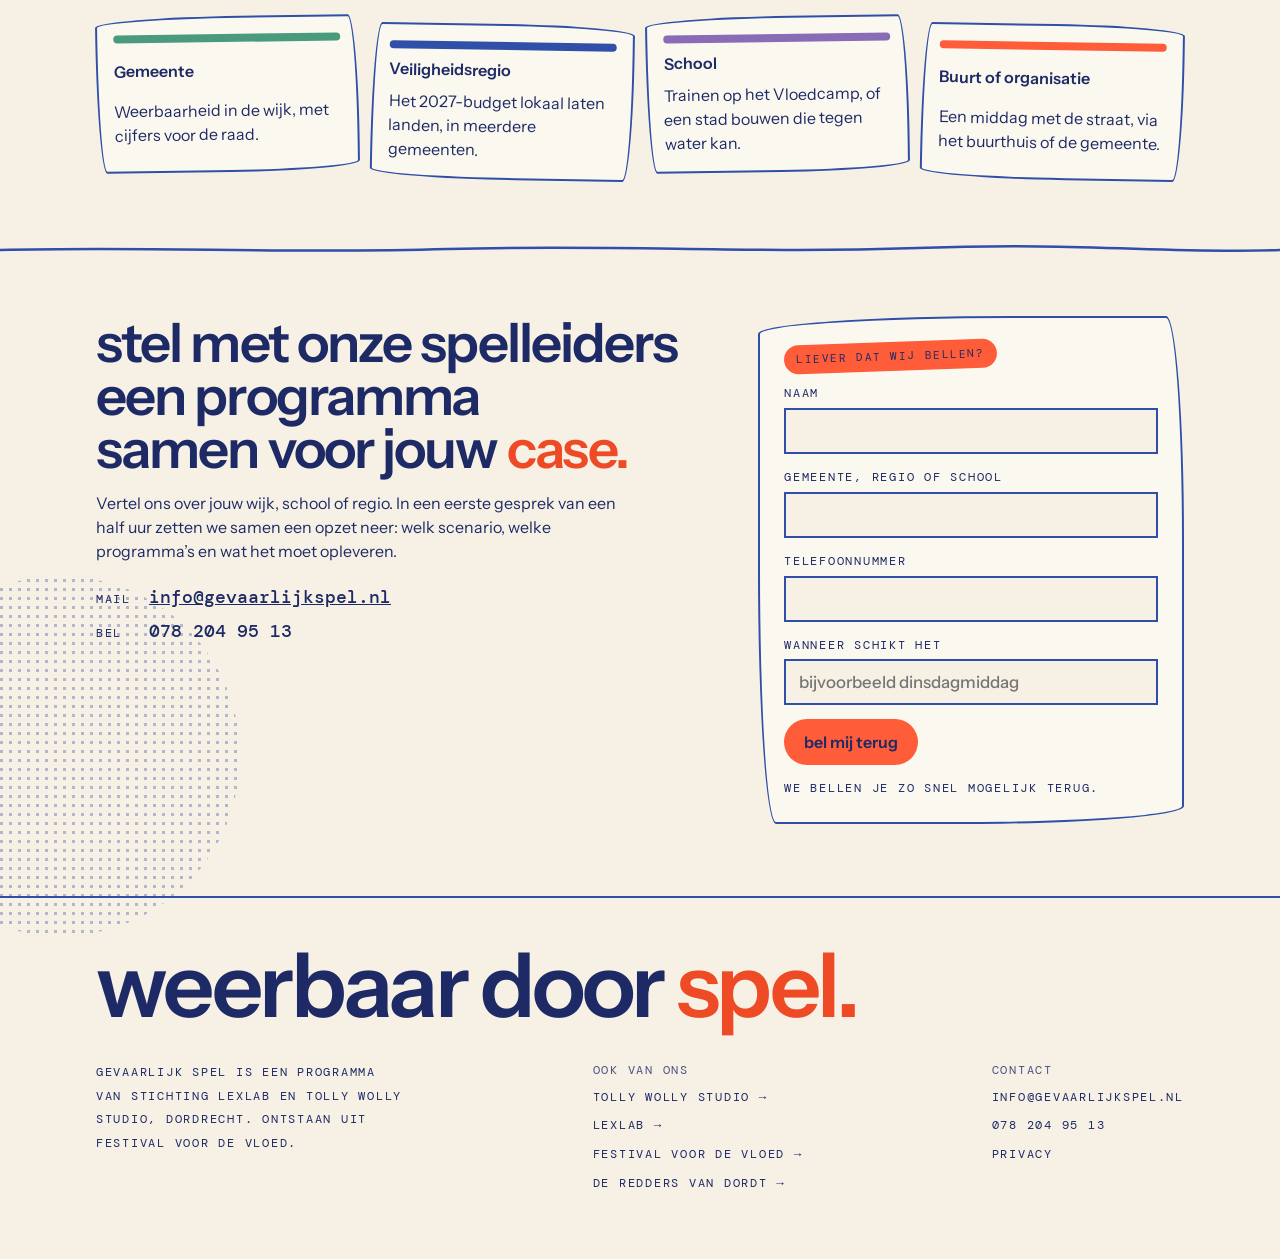
==== commit f8a82cc9: "Overgezet op main: programma's opnieuw als HTML, contactmail, privacy in sitemap, tools niet uploade" ====
--- a/index.html
+++ b/index.html
@@ -1,18 +1,17 @@
 <!doctype html>
 <html lang="nl"><head><meta charset="utf-8"><meta name="viewport" content="width=device-width,initial-scale=1,viewport-fit=cover">
-<title>Gevaarlijk spel · crisisoefeningen voor buurt, school en gemeente</title>
+<title>Gevaarlijk spel · weerbaar door spel · crisisoefeningen voor buurt, school en gemeente</title>
 <meta name="description" content="Oefenen voor een noodsituatie, samen met de buren. Gevaarlijk spel speelt crisisoefeningen op straat, in de wijk en in de klas: overstroming, stroomuitval, hitte, extreem weer en uitval van internet. Voor gemeenten, veiligheidsregio’s, scholen en organisaties.">
 <link rel="icon" href="favicon.svg" type="image/svg+xml">
 <link rel="canonical" href="https://www.gevaarlijkspel.nl/">
 <meta property="og:url" content="https://www.gevaarlijkspel.nl/">
-<meta property="og:title" content="Gevaarlijk spel · crisisoefeningen voor buurt, school en gemeente">
+<meta property="og:title" content="Gevaarlijk spel · weerbaar door spel · crisisoefeningen voor buurt, school en gemeente">
 <meta property="og:description" content="Oefenen voor een noodsituatie, samen met de buren. Gevaarlijk spel speelt crisisoefeningen op straat, in de wijk en in de klas: overstroming, stroomuitval, hitte, extreem weer en uitval van internet. Voor gemeenten, veiligheidsregio’s, scholen en organisaties.">
 <meta property="og:type" content="website">
 <meta property="og:locale" content="nl_NL">
 <meta property="og:image" content="https://www.gevaarlijkspel.nl/img/deel.png">
 <meta name="twitter:card" content="summary_large_image">
-<link rel="preconnect" href="https://fonts.googleapis.com">
-<link rel="stylesheet" href="https://fonts.googleapis.com/css2?family=Instrument+Sans:wght@400;500;600&family=DM+Mono:wght@400;500&display=swap">
+<link rel="stylesheet" href="fonts.css">
 <link rel="stylesheet" href="gs.css">
 <style>
 /* opening: het spel */
@@ -199,12 +198,12 @@
 @keyframes stap2{0%,30%,100%{transform:rotate(0)}3%,9%,15%,21%,27%{transform:rotate(-22deg)}6%,12%,18%,24%{transform:rotate(22deg)}}
 @keyframes zwaai{0%,36%,62%,100%{transform:rotate(0)}40%,48%,56%{transform:rotate(-150deg)}44%,52%{transform:rotate(-115deg)}}
 </style>
-<script type="application/ld+json">{"@context": "https://schema.org", "@type": "Organization", "@id": "https://www.gevaarlijkspel.nl/#org", "name": "Gevaarlijk spel", "url": "https://www.gevaarlijkspel.nl/", "logo": "https://www.gevaarlijkspel.nl/favicon.svg", "image": "https://www.gevaarlijkspel.nl/img/deel.png", "description": "Gevaarlijk spel maakt crisisoefeningen als spel: buurten, scholen en organisaties oefenen samen voor een overstroming, stroomuitval, hitte, extreem weer of uitval van internet. Een programma van Stichting Lexlab en Tolly Wolly Studio uit Dordrecht, ontstaan uit Festival Voor de Vloed.", "telephone": "+31782049513", "areaServed": {"@type": "Country", "name": "Nederland"}, "address": {"@type": "PostalAddress", "addressLocality": "Dordrecht", "addressCountry": "NL"}, "parentOrganization": [{"@type": "Organization", "name": "Stichting Lexlab", "url": "https://www.lexlab.nl/"}, {"@type": "Organization", "name": "Tolly Wolly Studio", "url": "https://www.tollywollystudio.nl/"}], "knowsAbout": ["crisisoefening", "weerbaarheid", "samenredzaamheid", "zelfredzaamheid", "noodpakket", "noodsteunpunt", "overstroming", "stroomuitval", "hittestress", "extreem weer", "digitale uitval", "waterveiligheid", "risicovol spelen", "BHV-oefening"]}</script>
+<script type="application/ld+json">{"@context": "https://schema.org", "@type": "Organization", "@id": "https://www.gevaarlijkspel.nl/#org", "name": "Gevaarlijk spel", "url": "https://www.gevaarlijkspel.nl/", "logo": "https://www.gevaarlijkspel.nl/favicon.svg", "image": "https://www.gevaarlijkspel.nl/img/deel.png", "description": "Gevaarlijk spel maakt crisisoefeningen als spel: buurten, scholen en organisaties oefenen samen voor een overstroming, stroomuitval, hitte, extreem weer of uitval van internet. Een programma van Stichting Lexlab en Tolly Wolly Studio uit Dordrecht, ontstaan uit Festival Voor de Vloed.", "telephone": "+31782049513", "email": "info@gevaarlijkspel.nl", "areaServed": {"@type": "Country", "name": "Nederland"}, "address": {"@type": "PostalAddress", "addressLocality": "Dordrecht", "addressCountry": "NL"}, "parentOrganization": [{"@type": "Organization", "name": "Stichting Lexlab", "url": "https://www.lexlab.nl/"}, {"@type": "Organization", "name": "Tolly Wolly Studio", "url": "https://www.tollywollystudio.nl/"}], "knowsAbout": ["crisisoefening", "weerbaarheid", "samenredzaamheid", "zelfredzaamheid", "noodpakket", "noodsteunpunt", "overstroming", "stroomuitval", "hittestress", "extreem weer", "digitale uitval", "waterveiligheid", "risicovol spelen", "BHV-oefening"]}</script>
 </head><body>
 
 <header class="kop"><div class="wrap">
   <a class="wm" href="index.html">gevaarlijk <span>spel.</span></a>
-  <nav class="mono" aria-label="hoofdmenu"><a href="programmas.html">programma’s</a><a href="cases.html">cases</a><a href="voor-wie.html">voor wie</a><a href="#contact">contact</a></nav>
+  <nav class="mono" aria-label="hoofdmenu"><a href="programmas.html">programma’s</a><a href="cases.html">voorbeelden</a><a href="voor-wie.html">voor wie</a><a href="#contact">contact</a></nav>
 </div></header>
 
 <main>
@@ -274,7 +273,7 @@
       <p style="font-size:1.12rem;margin-top:12px;max-width:52ch">Heb je een noodpakket? Hangt er een evacuatieplan in je meterkast? Wie dat niet heeft, merkt het meteen, en moet het zonder woorden met de buren oplossen.</p>
       <p style="font-size:1.12rem;margin-top:12px;max-width:52ch">De Silent Noodshow is een van de programma’s die wij ontwikkeld hebben om buren spelenderwijs bij elkaar te brengen rondom het thema voorbereiding op noodsituaties.</p>
     </div>
-    <div><img class="foto" src="img/v5-1.jpg" alt="Een rij buren op de stoep doet tegelijk dezelfde beweging na, met koptelefoons op"><p class="mono bijschrift">silent noodshow · festival voor de vloed</p></div>
+    <div><img class="foto" src="img/silent-straat.jpg" alt="Buren met koptelefoons op doen midden op straat samen dezelfde beweging"><p class="mono bijschrift">silent noodshow · festival voor de vloed</p></div>
   </div>
 </div></section>
 
@@ -285,7 +284,7 @@
     <h2>acht programma’s, vijf scenario’s, van een kwartier tot een <span class="z">week.</span></h2>
     </div>
   <div class="scenrij" id="scenrij" style="margin-bottom:30px"></div>
-  <div class="prog" id="proglijst"><!--prerender:kaarten--><a class="pk" href="programmas.html#silent-noodshow" data-scen="water stroom" data-voor="gemeente regio buurt"><span class="nr">01 · straat of plein · 15 min per ronde</span><span class="t">Silent Noodshow</span><span>Koptelefoon op, keycord om, en een stem die je in een kwartier door een overstroming praat.</span><span class="scens"><span class="scen water"><i aria-hidden="true"></i>overstroming</span><span class="scen stroom"><i aria-hidden="true"></i>blackout</span></span></a><a class="pk" href="programmas.html#kookkaravaan" data-scen="stroom" data-voor="gemeente buurt"><span class="nr">02 · buurthuis of plein · 2,5 uur</span><span class="t">Noodpakket Kookkaravaan</span><span>Nieuwsgierig wat je kunt maken met de ingrediënten van je noodpakket? Doe mee aan deze interactieve workshop met je buren, leer wat er in je noodpakket moet zitten en maak de lekkerste gerechten.</span><span class="scens"><span class="scen stroom"><i aria-hidden="true"></i>blackout</span></span></a><a class="pk" href="programmas.html#alive-and-cooking" data-scen="stroom" data-voor="gemeente buurt"><span class="nr">03 · straat of markt · 25 min per optreden</span><span class="t">Alive &amp; Cooking</span><span>De kookshow over leven en overleven: straattheater met een gastchef en een noodpakket.</span><span class="scens"><span class="scen stroom"><i aria-hidden="true"></i>blackout</span></span></a><a class="pk" href="programmas.html#wijkspel-72-uur" data-scen="stroom water hitte weer" data-voor="gemeente regio buurt"><span class="nr">04 · buiten, in de wijk · 3 uur</span><span class="t">Wijkspel 72 uur</span><span>Een klein evenement met de buurt. Je loopt in groepjes door de wijk, zoals bij een vossenjacht, en probeert zelf uit hoe je drie dagen doorkomt.</span><span class="scens"><span class="scen stroom"><i aria-hidden="true"></i>blackout</span><span class="scen water"><i aria-hidden="true"></i>overstroming</span><span class="scen hitte"><i aria-hidden="true"></i>hittestress</span><span class="scen weer"><i aria-hidden="true"></i>extreem weer</span></span></a><a class="pk" href="programmas.html#redders" data-scen="water" data-voor="school gemeente"><span class="nr">05 · vloedcamp · 1 uur per klas</span><span class="t">Redders van [jouw gemeente]</span><span>Een trainingskamp waar kinderen redder worden: zandzakken stapelen, een hindernisbaan en klimmen naar de zolder.</span><span class="scens"><span class="scen water"><i aria-hidden="true"></i>overstroming</span></span></a><a class="pk" href="programmas.html#oefening-met-publiek" data-scen="stroom water hitte weer digitaal" data-voor="gemeente regio buurt"><span class="nr">06 · in de wijk · dagdeel</span><span class="t">Pop-up Noodsteunpunt</span><span>Er komen noodsteunpunten in de wijk. Wij zorgen dat bewoners en wijkorganisaties ze kennen voordat ze nodig zijn.</span><span class="scens"><span class="scen stroom"><i aria-hidden="true"></i>blackout</span><span class="scen water"><i aria-hidden="true"></i>overstroming</span><span class="scen hitte"><i aria-hidden="true"></i>hittestress</span><span class="scen weer"><i aria-hidden="true"></i>extreem weer</span><span class="scen digitaal"><i aria-hidden="true"></i>digitale dreiging</span></span></a><a class="pk" href="programmas.html#offline" data-scen="digitaal" data-voor="gemeente buurt school"><span class="nr">07 · binnen · 2 uur · in ontwikkeling</span><span class="t">Offline</span><span>Een bijeenkomst waarin je een dag zonder internet naspeelt. Wat doet het nog, en wat niet?</span><span class="scens"><span class="scen digitaal"><i aria-hidden="true"></i>digitale dreiging</span></span></a><a class="pk" href="programmas.html#stormstad" data-scen="weer water" data-voor="school gemeente"><span class="nr">08 · klas · 2 uur</span><span class="t">Stormstad</span><span>Ontwerp en bouw een stad die tegen het water kan.</span><span class="scens"><span class="scen weer"><i aria-hidden="true"></i>extreem weer</span><span class="scen water"><i aria-hidden="true"></i>overstroming</span></span></a><!--/prerender--></div>
+  <div class="prog" id="proglijst"><!--prerender:kaarten--><a class="pk" href="programmas.html#silent-noodshow" data-scen="water stroom" data-voor="gemeente regio buurt"><span class="nr">01 · straat of plein · 15 min per ronde</span><span class="t">Silent Noodshow</span><span>Koptelefoon op, keycord om, en een stem die je in een kwartier door een overstroming praat.</span><span class="scens"><span class="scen water"><i aria-hidden="true"></i>overstroming</span><span class="scen stroom"><i aria-hidden="true"></i>blackout</span></span></a><a class="pk" href="programmas.html#kookkaravaan" data-scen="stroom" data-voor="gemeente buurt"><span class="nr">02 · buurthuis of plein · 2,5 uur</span><span class="t">Noodpakket Kookkaravaan</span><span>Nieuwsgierig wat je kunt maken met de ingrediënten van je noodpakket? Doe mee aan deze interactieve workshop met je buren, leer wat er in je noodpakket moet zitten en maak de lekkerste gerechten.</span><span class="scens"><span class="scen stroom"><i aria-hidden="true"></i>blackout</span></span></a><a class="pk" href="programmas.html#alive-and-cooking" data-scen="stroom" data-voor="gemeente buurt"><span class="nr">03 · straat of markt · 25 min per optreden</span><span class="t">Alive &amp; Cooking</span><span>De kookshow over leven en overleven: straattheater met een gastchef en een noodpakket.</span><span class="scens"><span class="scen stroom"><i aria-hidden="true"></i>blackout</span></span></a><a class="pk" href="programmas.html#wijkspel-72-uur" data-scen="stroom water hitte weer" data-voor="gemeente regio buurt"><span class="nr">04 · buiten, in de wijk · 3 uur</span><span class="t">Wijkspel 72 uur</span><span>Een klein evenement met de buurt. Je loopt in groepjes door de wijk, zoals bij een vossenjacht, en probeert zelf uit hoe je drie dagen doorkomt.</span><span class="scens"><span class="scen stroom"><i aria-hidden="true"></i>blackout</span><span class="scen water"><i aria-hidden="true"></i>overstroming</span><span class="scen hitte"><i aria-hidden="true"></i>hittestress</span><span class="scen weer"><i aria-hidden="true"></i>extreem weer</span></span></a><a class="pk" href="programmas.html#redders" data-scen="water" data-voor="school gemeente"><span class="nr">05 · school en vloedcamp · 3 lessen, of 1 uur op het Vloedcamp</span><span class="t">Redders van [jouw gemeente]</span><span>Een lessenreeks waarin kinderen redder worden: zandzakken stapelen, een hindernisbaan en klimmen naar de zolder.</span><span class="scens"><span class="scen water"><i aria-hidden="true"></i>overstroming</span></span></a><a class="pk" href="programmas.html#oefening-met-publiek" data-scen="stroom water hitte weer digitaal" data-voor="gemeente regio buurt"><span class="nr">06 · in de wijk · dagdeel</span><span class="t">Pop-up Noodsteunpunt</span><span>Er komen noodsteunpunten in de wijk. Wij zorgen dat bewoners en wijkorganisaties ze kennen voordat ze nodig zijn.</span><span class="scens"><span class="scen stroom"><i aria-hidden="true"></i>blackout</span><span class="scen water"><i aria-hidden="true"></i>overstroming</span><span class="scen hitte"><i aria-hidden="true"></i>hittestress</span><span class="scen weer"><i aria-hidden="true"></i>extreem weer</span><span class="scen digitaal"><i aria-hidden="true"></i>digitale dreiging</span></span></a><a class="pk" href="programmas.html#offline" data-scen="digitaal" data-voor="gemeente buurt school"><span class="nr">07 · binnen · 2 uur · in ontwikkeling</span><span class="t">Offline</span><span>Een bijeenkomst waarin je een dag zonder internet naspeelt. Wat doet het nog, en wat niet?</span><span class="scens"><span class="scen digitaal"><i aria-hidden="true"></i>digitale dreiging</span></span></a><a class="pk" href="programmas.html#stormstad" data-scen="weer water" data-voor="school gemeente"><span class="nr">08 · klas · 2 uur</span><span class="t">Stormstad</span><span>Ontwerp en bouw een stad die tegen het water kan.</span><span class="scens"><span class="scen weer"><i aria-hidden="true"></i>extreem weer</span><span class="scen water"><i aria-hidden="true"></i>overstroming</span></span></a><!--/prerender--></div>
   <div class="afspraak">
     <div><p class="mono z">jij regelt</p><p>Een plein of school, de bewonersbrief, en iemand van de gemeente die erbij is.</p></div>
     <div><p class="mono z">wij brengen</p><p>Spelleiders, acteurs, materiaal en de meting. Binnen twee weken krijg je één resultaatkaart: drie cijfers voor en na, een foto en een uitspraak van een bewoner.</p></div>
@@ -306,7 +305,7 @@
     <div class="groot-getal" style="margin-top:20px">4<small> edities</small></div>
     <p style="font-size:1.2rem;margin-top:12px"><b>Festival Voor de Vloed</b> in Dordrecht, waar deze programma’s zijn ontstaan en getest.</p>
         <p style="margin-top:16px">Het festival is een initiatief van Stichting Lexlab, samen met gemeente Dordrecht en Waterschap Hollandse Delta. Voor Veiligheidsregio Zuid-Holland Zuid bouwden we het waterscenario van de Risk Factory, en voor GGD Zuid-Holland Zuid een reizende installatie over PFAS.</p>
-    <p style="margin-top:20px"><a class="knop leeg" href="cases.html">bekijk de cases →</a></p>
+    <p style="margin-top:20px"><a class="knop leeg" href="cases.html">bekijk de voorbeelden →</a></p>
   </div>
   <img class="foto" src="img/v5-7.jpg" alt="Zandzakken opgestapeld in een winkelstraat, voorbijgangers lopen erlangs" loading="lazy">
 </div></section>
@@ -353,6 +352,7 @@
     <h2>stel met onze spelleiders een programma samen voor jouw <span class="z">case.</span></h2>
     <p style="margin-top:16px;max-width:50ch">Vertel ons over jouw wijk, school of regio. In een eerste gesprek van een half uur zetten we samen een opzet neer: welk scenario, welke programma’s en wat het moet opleveren.</p>
     <dl class="bereik">
+      <dt class="mono">mail</dt><dd><a href="mailto:info@gevaarlijkspel.nl">info@gevaarlijkspel.nl</a></dd>
       <dt class="mono">bel</dt><dd>078 204 95 13</dd>
     </dl>
   </div>
@@ -369,12 +369,27 @@
 </div></section>
 
 <footer class="voet"><div class="wrap">
+  <p class="slogan">weerbaar door <span>spel.</span></p>
   <p class="mono" style="line-height:1.9">gevaarlijk spel is een programma van Stichting Lexlab en Tolly Wolly Studio, Dordrecht. Ontstaan uit Festival Voor de Vloed.</p>
+  <nav class="voetlinks mono" aria-label="verwante sites">
+    <span>ook van ons</span>
+    <a href="https://www.tollywollystudio.nl" rel="noopener">Tolly Wolly Studio →</a>
+    <a href="https://www.lexlab.nl" rel="noopener">Lexlab →</a>
+    <a href="https://festivalvoordevloed.nl" rel="noopener">Festival Voor de Vloed →</a>
+    <a href="https://www.dereddersvandordt.nl" rel="noopener">De Redders van Dordt →</a>
+  </nav>
+  <div class="voetlinks mono">
+    <span>contact</span>
+    <a href="mailto:info@gevaarlijkspel.nl">info@gevaarlijkspel.nl</a>
+    <a href="tel:+31782049513">078 204 95 13</a>
+    <a href="privacy.html">privacy</a>
+  </div>
 </div></footer>
 
 
 <script src="figuren.js"></script>
 <script src="gs.js"></script>
+<script src="stats.js" defer></script>
 <script>
 (function(){
   var pl=document.getElementById('proglijst');if(!pl.querySelector('.pk'))pl.innerHTML=GS.kaartLijst();
@@ -395,7 +410,7 @@
     tk.disabled=true;tm.textContent='versturen…';
     fetch('terugbel.php',{method:'POST',body:new FormData(tf)}).then(function(r){return r.ok?r.json():Promise.reject();}).then(function(d){
       if(d&&d.ok){tf.reset();tm.textContent='gelukt. we bellen je zo snel mogelijk terug.';}else{return Promise.reject();}
-    }).catch(function(){tm.textContent='versturen lukte niet. bel ons op 078 204 95 13.';}).then(function(){tk.disabled=false;});
+    }).catch(function(){tm.textContent='versturen lukte niet. bel 078 204 95 13 of mail info@gevaarlijkspel.nl.';}).then(function(){tk.disabled=false;});
   });
 
   // de toets
--- a/fonts.css
+++ b/fonts.css
@@ -0,0 +1,87 @@
+/* Instrument Sans en DM Mono (SIL Open Font License), zelf gehost: geen verzoek naar Google bij elk bezoek */
+@font-face {
+  font-family: 'DM Mono';
+  font-style: normal;
+  font-weight: 400;
+  font-display: swap;
+  src: url(fonts/dm-mono-400-latin-ext.woff2) format('woff2');
+  unicode-range: U+0100-02BA, U+02BD-02C5, U+02C7-02CC, U+02CE-02D7, U+02DD-02FF, U+0304, U+0308, U+0329, U+1D00-1DBF, U+1E00-1E9F, U+1EF2-1EFF, U+2020, U+20A0-20AB, U+20AD-20C4, U+2113, U+2C60-2C7F, U+A720-A7FF;
+}
+@font-face {
+  font-family: 'DM Mono';
+  font-style: normal;
+  font-weight: 400;
+  font-display: swap;
+  src: url(fonts/dm-mono-400-latin.woff2) format('woff2');
+  unicode-range: U+0000-00FF, U+0131, U+0152-0153, U+02BB-02BC, U+02C6, U+02DA, U+02DC, U+0304, U+0308, U+0329, U+2000-206F, U+20AC, U+2122, U+2191, U+2193, U+2212, U+2215, U+FEFF, U+FFFD;
+}
+@font-face {
+  font-family: 'DM Mono';
+  font-style: normal;
+  font-weight: 500;
+  font-display: swap;
+  src: url(fonts/dm-mono-500-latin-ext.woff2) format('woff2');
+  unicode-range: U+0100-02BA, U+02BD-02C5, U+02C7-02CC, U+02CE-02D7, U+02DD-02FF, U+0304, U+0308, U+0329, U+1D00-1DBF, U+1E00-1E9F, U+1EF2-1EFF, U+2020, U+20A0-20AB, U+20AD-20C4, U+2113, U+2C60-2C7F, U+A720-A7FF;
+}
+@font-face {
+  font-family: 'DM Mono';
+  font-style: normal;
+  font-weight: 500;
+  font-display: swap;
+  src: url(fonts/dm-mono-500-latin.woff2) format('woff2');
+  unicode-range: U+0000-00FF, U+0131, U+0152-0153, U+02BB-02BC, U+02C6, U+02DA, U+02DC, U+0304, U+0308, U+0329, U+2000-206F, U+20AC, U+2122, U+2191, U+2193, U+2212, U+2215, U+FEFF, U+FFFD;
+}
+@font-face {
+  font-family: 'Instrument Sans';
+  font-style: normal;
+  font-weight: 400;
+  font-stretch: 100%;
+  font-display: swap;
+  src: url(fonts/instrument-sans-400-latin-ext.woff2) format('woff2');
+  unicode-range: U+0100-02BA, U+02BD-02C5, U+02C7-02CC, U+02CE-02D7, U+02DD-02FF, U+0304, U+0308, U+0329, U+1D00-1DBF, U+1E00-1E9F, U+1EF2-1EFF, U+2020, U+20A0-20AB, U+20AD-20C4, U+2113, U+2C60-2C7F, U+A720-A7FF;
+}
+@font-face {
+  font-family: 'Instrument Sans';
+  font-style: normal;
+  font-weight: 400;
+  font-stretch: 100%;
+  font-display: swap;
+  src: url(fonts/instrument-sans-400-latin.woff2) format('woff2');
+  unicode-range: U+0000-00FF, U+0131, U+0152-0153, U+02BB-02BC, U+02C6, U+02DA, U+02DC, U+0304, U+0308, U+0329, U+2000-206F, U+20AC, U+2122, U+2191, U+2193, U+2212, U+2215, U+FEFF, U+FFFD;
+}
+@font-face {
+  font-family: 'Instrument Sans';
+  font-style: normal;
+  font-weight: 500;
+  font-stretch: 100%;
+  font-display: swap;
+  src: url(fonts/instrument-sans-400-latin-ext.woff2) format('woff2');
+  unicode-range: U+0100-02BA, U+02BD-02C5, U+02C7-02CC, U+02CE-02D7, U+02DD-02FF, U+0304, U+0308, U+0329, U+1D00-1DBF, U+1E00-1E9F, U+1EF2-1EFF, U+2020, U+20A0-20AB, U+20AD-20C4, U+2113, U+2C60-2C7F, U+A720-A7FF;
+}
+@font-face {
+  font-family: 'Instrument Sans';
+  font-style: normal;
+  font-weight: 500;
+  font-stretch: 100%;
+  font-display: swap;
+  src: url(fonts/instrument-sans-400-latin.woff2) format('woff2');
+  unicode-range: U+0000-00FF, U+0131, U+0152-0153, U+02BB-02BC, U+02C6, U+02DA, U+02DC, U+0304, U+0308, U+0329, U+2000-206F, U+20AC, U+2122, U+2191, U+2193, U+2212, U+2215, U+FEFF, U+FFFD;
+}
+@font-face {
+  font-family: 'Instrument Sans';
+  font-style: normal;
+  font-weight: 600;
+  font-stretch: 100%;
+  font-display: swap;
+  src: url(fonts/instrument-sans-400-latin-ext.woff2) format('woff2');
+  unicode-range: U+0100-02BA, U+02BD-02C5, U+02C7-02CC, U+02CE-02D7, U+02DD-02FF, U+0304, U+0308, U+0329, U+1D00-1DBF, U+1E00-1E9F, U+1EF2-1EFF, U+2020, U+20A0-20AB, U+20AD-20C4, U+2113, U+2C60-2C7F, U+A720-A7FF;
+}
+@font-face {
+  font-family: 'Instrument Sans';
+  font-style: normal;
+  font-weight: 600;
+  font-stretch: 100%;
+  font-display: swap;
+  src: url(fonts/instrument-sans-400-latin.woff2) format('woff2');
+  unicode-range: U+0000-00FF, U+0131, U+0152-0153, U+02BB-02BC, U+02C6, U+02DA, U+02DC, U+0304, U+0308, U+0329, U+2000-206F, U+20AC, U+2122, U+2191, U+2193, U+2212, U+2215, U+FEFF, U+FFFD;
+}
